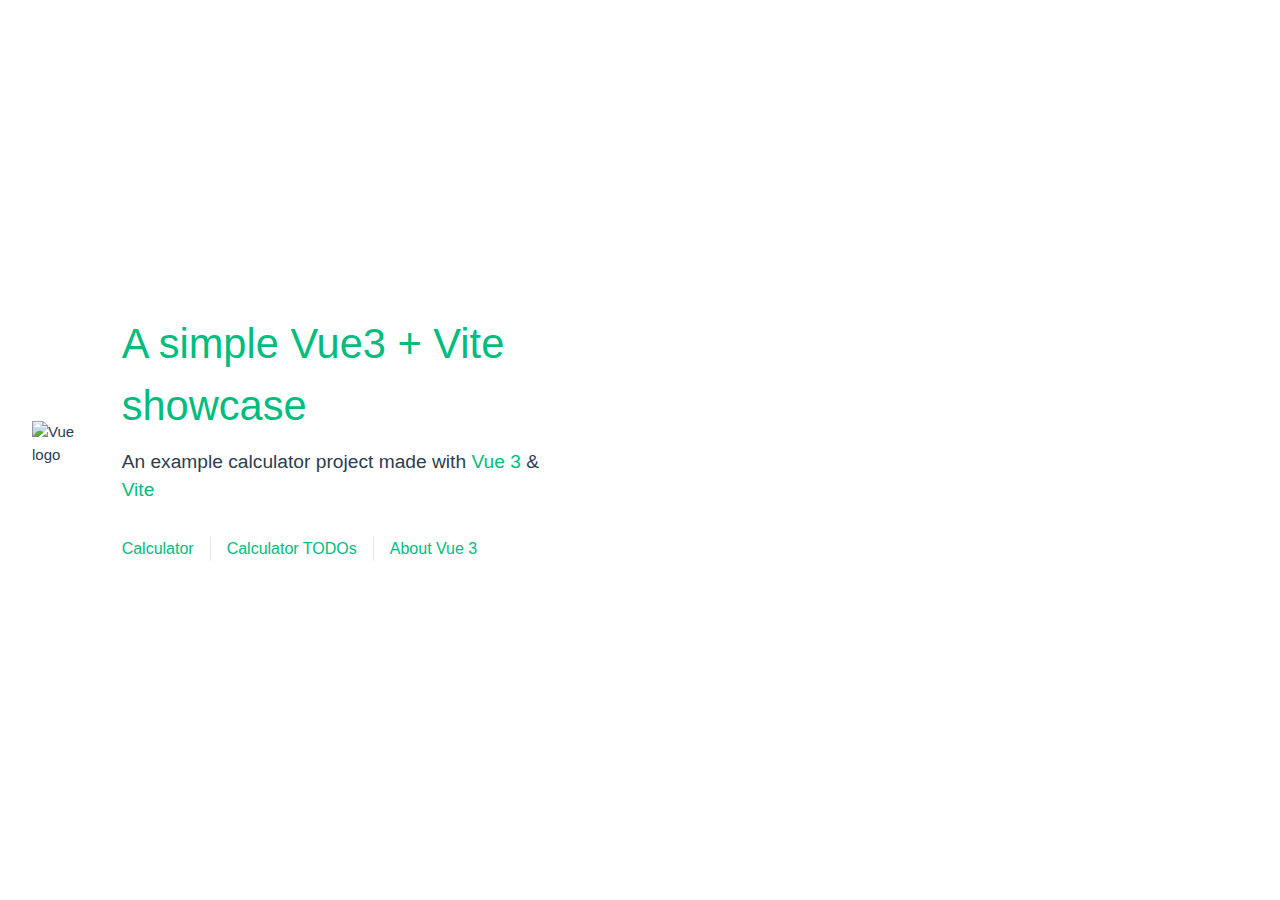
==== calc-vue3/index.html @ f267299a "calc-vue3 dist5" ====
<!DOCTYPE html>
<html lang="en">
  <head>
    <meta charset="UTF-8" />
    <link rel="icon" href="./favicon.ico" />
    <meta name="viewport" content="width=device-width, initial-scale=1.0" />
    <title>Vite App</title>
    <script type="module" crossorigin src="./assets/index.507d95f0.js"></script>
    <link rel="modulepreload" href="./assets/vendor.10a65337.js">
    <link rel="stylesheet" href="./assets/index.be9a1ff4.css">
  </head>
  <body>
    <div id="app"></div>
    
  </body>
</html>
---- calc-vue3/assets/index.be9a1ff4.css ----
h1[data-v-5fe1e9c2]{font-weight:500;font-size:2.6rem;top:-10px}h3[data-v-5fe1e9c2]{font-size:1.2rem}.greetings h1[data-v-5fe1e9c2],.greetings h3[data-v-5fe1e9c2]{text-align:center}@media (min-width: 1024px){.greetings h1[data-v-5fe1e9c2],.greetings h3[data-v-5fe1e9c2]{text-align:left}}/*! bulma.io v0.9.4 | MIT License | github.com/jgthms/bulma */.button,.input,.textarea,.select select,.file-cta,.file-name,.pagination-previous,.pagination-next,.pagination-link,.pagination-ellipsis{-moz-appearance:none;-webkit-appearance:none;align-items:center;border:1px solid transparent;border-radius:4px;box-shadow:none;display:inline-flex;font-size:1rem;height:2.5em;justify-content:flex-start;line-height:1.5;padding-bottom:calc(.5em - 1px);padding-left:calc(.75em - 1px);padding-right:calc(.75em - 1px);padding-top:calc(.5em - 1px);position:relative;vertical-align:top}.button:focus,.input:focus,.textarea:focus,.select select:focus,.file-cta:focus,.file-name:focus,.pagination-previous:focus,.pagination-next:focus,.pagination-link:focus,.pagination-ellipsis:focus,.is-focused.button,.is-focused.input,.is-focused.textarea,.select select.is-focused,.is-focused.file-cta,.is-focused.file-name,.is-focused.pagination-previous,.is-focused.pagination-next,.is-focused.pagination-link,.is-focused.pagination-ellipsis,.button:active,.input:active,.textarea:active,.select select:active,.file-cta:active,.file-name:active,.pagination-previous:active,.pagination-next:active,.pagination-link:active,.pagination-ellipsis:active,.is-active.button,.is-active.input,.is-active.textarea,.select select.is-active,.is-active.file-cta,.is-active.file-name,.is-active.pagination-previous,.is-active.pagination-next,.is-active.pagination-link,.is-active.pagination-ellipsis{outline:none}.button[disabled],.input[disabled],.textarea[disabled],.select select[disabled],.file-cta[disabled],.file-name[disabled],.pagination-previous[disabled],.pagination-next[disabled],.pagination-link[disabled],.pagination-ellipsis[disabled],fieldset[disabled] .button,fieldset[disabled] .input,fieldset[disabled] .textarea,fieldset[disabled] .select select,.select fieldset[disabled] select,fieldset[disabled] .file-cta,fieldset[disabled] .file-name,fieldset[disabled] .pagination-previous,fieldset[disabled] .pagination-next,fieldset[disabled] .pagination-link,fieldset[disabled] .pagination-ellipsis{cursor:not-allowed}.button,.file,.breadcrumb,.pagination-previous,.pagination-next,.pagination-link,.pagination-ellipsis,.tabs,.is-unselectable{-webkit-touch-callout:none;-webkit-user-select:none;-moz-user-select:none;-ms-user-select:none;user-select:none}.select:not(.is-multiple):not(.is-loading):after,.navbar-link:not(.is-arrowless):after{border:3px solid transparent;border-radius:2px;border-right:0;border-top:0;content:" ";display:block;height:.625em;margin-top:-.4375em;pointer-events:none;position:absolute;top:50%;transform:rotate(-45deg);transform-origin:center;width:.625em}.box:not(:last-child),.content:not(:last-child),.notification:not(:last-child),.progress:not(:last-child),.table:not(:last-child),.table-container:not(:last-child),.title:not(:last-child),.subtitle:not(:last-child),.block:not(:last-child),.breadcrumb:not(:last-child),.level:not(:last-child),.message:not(:last-child),.pagination:not(:last-child),.tabs:not(:last-child){margin-bottom:1.5rem}.delete,.modal-close{-webkit-touch-callout:none;-webkit-user-select:none;-moz-user-select:none;-ms-user-select:none;user-select:none;-moz-appearance:none;-webkit-appearance:none;background-color:#0a0a0a33;border:none;border-radius:9999px;cursor:pointer;pointer-events:auto;display:inline-block;flex-grow:0;flex-shrink:0;font-size:0;height:20px;max-height:20px;max-width:20px;min-height:20px;min-width:20px;outline:none;position:relative;vertical-align:top;width:20px}.delete:before,.modal-close:before,.delete:after,.modal-close:after{background-color:#fff;content:"";display:block;left:50%;position:absolute;top:50%;transform:translate(-50%) translateY(-50%) rotate(45deg);transform-origin:center center}.delete:before,.modal-close:before{height:2px;width:50%}.delete:after,.modal-close:after{height:50%;width:2px}.delete:hover,.modal-close:hover,.delete:focus,.modal-close:focus{background-color:#0a0a0a4d}.delete:active,.modal-close:active{background-color:#0a0a0a66}.is-small.delete,.is-small.modal-close{height:16px;max-height:16px;max-width:16px;min-height:16px;min-width:16px;width:16px}.is-medium.delete,.is-medium.modal-close{height:24px;max-height:24px;max-width:24px;min-height:24px;min-width:24px;width:24px}.is-large.delete,.is-large.modal-close{height:32px;max-height:32px;max-width:32px;min-height:32px;min-width:32px;width:32px}.button.is-loading:after,.loader,.select.is-loading:after,.control.is-loading:after{-webkit-animation:spinAround .5s infinite linear;animation:spinAround .5s infinite linear;border:2px solid #dbdbdb;border-radius:9999px;border-right-color:transparent;border-top-color:transparent;content:"";display:block;height:1em;position:relative;width:1em}.image.is-square img,.image.is-square .has-ratio,.image.is-1by1 img,.image.is-1by1 .has-ratio,.image.is-5by4 img,.image.is-5by4 .has-ratio,.image.is-4by3 img,.image.is-4by3 .has-ratio,.image.is-3by2 img,.image.is-3by2 .has-ratio,.image.is-5by3 img,.image.is-5by3 .has-ratio,.image.is-16by9 img,.image.is-16by9 .has-ratio,.image.is-2by1 img,.image.is-2by1 .has-ratio,.image.is-3by1 img,.image.is-3by1 .has-ratio,.image.is-4by5 img,.image.is-4by5 .has-ratio,.image.is-3by4 img,.image.is-3by4 .has-ratio,.image.is-2by3 img,.image.is-2by3 .has-ratio,.image.is-3by5 img,.image.is-3by5 .has-ratio,.image.is-9by16 img,.image.is-9by16 .has-ratio,.image.is-1by2 img,.image.is-1by2 .has-ratio,.image.is-1by3 img,.image.is-1by3 .has-ratio,.modal,.modal-background,.is-overlay,.hero-video{bottom:0;left:0;position:absolute;right:0;top:0}.navbar-burger{-moz-appearance:none;-webkit-appearance:none;appearance:none;background:none;border:none;color:currentColor;font-family:inherit;font-size:1em;margin:0;padding:0}/*! minireset.css v0.0.6 | MIT License | github.com/jgthms/minireset.css */html,body,p,ol,ul,li,dl,dt,dd,blockquote,figure,fieldset,legend,textarea,pre,iframe,hr,h1,h2,h3,h4,h5,h6{margin:0;padding:0}h1,h2,h3,h4,h5,h6{font-size:100%;font-weight:400}ul{list-style:none}button,input,select,textarea{margin:0}html{box-sizing:border-box}img,video{height:auto;max-width:100%}iframe{border:0}table{border-collapse:collapse;border-spacing:0}td,th{padding:0}td:not([align]),th:not([align]){text-align:inherit}html{background-color:#fff;font-size:16px;-moz-osx-font-smoothing:grayscale;-webkit-font-smoothing:antialiased;min-width:300px;overflow-x:hidden;overflow-y:scroll;text-rendering:optimizeLegibility;-webkit-text-size-adjust:100%;-moz-text-size-adjust:100%;text-size-adjust:100%}article,aside,figure,footer,header,hgroup,section{display:block}body,button,input,optgroup,select,textarea{font-family:BlinkMacSystemFont,-apple-system,Segoe UI,Roboto,Oxygen,Ubuntu,Cantarell,Fira Sans,Droid Sans,Helvetica Neue,Helvetica,Arial,sans-serif}code,pre{-moz-osx-font-smoothing:auto;-webkit-font-smoothing:auto;font-family:monospace}body{color:#4a4a4a;font-size:1em;font-weight:400;line-height:1.5}a{color:#485fc7;cursor:pointer;text-decoration:none}a strong{color:currentColor}a:hover{color:#363636}code{background-color:#f5f5f5;color:#da1039;font-size:.875em;font-weight:400;padding:.25em .5em}hr{background-color:#f5f5f5;border:none;display:block;height:2px;margin:1.5rem 0}img{height:auto;max-width:100%}input[type=checkbox],input[type=radio]{vertical-align:baseline}small{font-size:.875em}span{font-style:inherit;font-weight:inherit}strong{color:#363636;font-weight:700}fieldset{border:none}pre{-webkit-overflow-scrolling:touch;background-color:#f5f5f5;color:#4a4a4a;font-size:.875em;overflow-x:auto;padding:1.25rem 1.5rem;white-space:pre;word-wrap:normal}pre code{background-color:transparent;color:currentColor;font-size:1em;padding:0}table td,table th{vertical-align:top}table td:not([align]),table th:not([align]){text-align:inherit}table th{color:#363636}@-webkit-keyframes spinAround{0%{transform:rotate(0)}to{transform:rotate(359deg)}}@keyframes spinAround{0%{transform:rotate(0)}to{transform:rotate(359deg)}}.box{background-color:#fff;border-radius:6px;box-shadow:0 .5em 1em -.125em #0a0a0a1a,0 0 0 1px #0a0a0a05;color:#4a4a4a;display:block;padding:1.25rem}a.box:hover,a.box:focus{box-shadow:0 .5em 1em -.125em #0a0a0a1a,0 0 0 1px #485fc7}a.box:active{box-shadow:inset 0 1px 2px #0a0a0a33,0 0 0 1px #485fc7}.button{background-color:#fff;border-color:#dbdbdb;border-width:1px;color:#363636;cursor:pointer;justify-content:center;padding-bottom:calc(.5em - 1px);padding-left:1em;padding-right:1em;padding-top:calc(.5em - 1px);text-align:center;white-space:nowrap}.button strong{color:inherit}.button .icon,.button .icon.is-small,.button .icon.is-medium,.button .icon.is-large{height:1.5em;width:1.5em}.button .icon:first-child:not(:last-child){margin-left:calc(-.5em - 1px);margin-right:.25em}.button .icon:last-child:not(:first-child){margin-left:.25em;margin-right:calc(-.5em - 1px)}.button .icon:first-child:last-child{margin-left:calc(-.5em - 1px);margin-right:calc(-.5em - 1px)}.button:hover,.button.is-hovered{border-color:#b5b5b5;color:#363636}.button:focus,.button.is-focused{border-color:#485fc7;color:#363636}.button:focus:not(:active),.button.is-focused:not(:active){box-shadow:0 0 0 .125em #485fc740}.button:active,.button.is-active{border-color:#4a4a4a;color:#363636}.button.is-text{background-color:transparent;border-color:transparent;color:#4a4a4a;text-decoration:underline}.button.is-text:hover,.button.is-text.is-hovered,.button.is-text:focus,.button.is-text.is-focused{background-color:#f5f5f5;color:#363636}.button.is-text:active,.button.is-text.is-active{background-color:#e8e8e8;color:#363636}.button.is-text[disabled],fieldset[disabled] .button.is-text{background-color:transparent;border-color:transparent;box-shadow:none}.button.is-ghost{background:none;border-color:transparent;color:#485fc7;text-decoration:none}.button.is-ghost:hover,.button.is-ghost.is-hovered{color:#485fc7;text-decoration:underline}.button.is-white{background-color:#fff;border-color:transparent;color:#0a0a0a}.button.is-white:hover,.button.is-white.is-hovered{background-color:#f9f9f9;border-color:transparent;color:#0a0a0a}.button.is-white:focus,.button.is-white.is-focused{border-color:transparent;color:#0a0a0a}.button.is-white:focus:not(:active),.button.is-white.is-focused:not(:active){box-shadow:0 0 0 .125em #ffffff40}.button.is-white:active,.button.is-white.is-active{background-color:#f2f2f2;border-color:transparent;color:#0a0a0a}.button.is-white[disabled],fieldset[disabled] .button.is-white{background-color:#fff;border-color:#fff;box-shadow:none}.button.is-white.is-inverted{background-color:#0a0a0a;color:#fff}.button.is-white.is-inverted:hover,.button.is-white.is-inverted.is-hovered{background-color:#000}.button.is-white.is-inverted[disabled],fieldset[disabled] .button.is-white.is-inverted{background-color:#0a0a0a;border-color:transparent;box-shadow:none;color:#fff}.button.is-white.is-loading:after{border-color:transparent transparent #0a0a0a #0a0a0a!important}.button.is-white.is-outlined{background-color:transparent;border-color:#fff;color:#fff}.button.is-white.is-outlined:hover,.button.is-white.is-outlined.is-hovered,.button.is-white.is-outlined:focus,.button.is-white.is-outlined.is-focused{background-color:#fff;border-color:#fff;color:#0a0a0a}.button.is-white.is-outlined.is-loading:after{border-color:transparent transparent white white!important}.button.is-white.is-outlined.is-loading:hover:after,.button.is-white.is-outlined.is-loading.is-hovered:after,.button.is-white.is-outlined.is-loading:focus:after,.button.is-white.is-outlined.is-loading.is-focused:after{border-color:transparent transparent #0a0a0a #0a0a0a!important}.button.is-white.is-outlined[disabled],fieldset[disabled] .button.is-white.is-outlined{background-color:transparent;border-color:#fff;box-shadow:none;color:#fff}.button.is-white.is-inverted.is-outlined{background-color:transparent;border-color:#0a0a0a;color:#0a0a0a}.button.is-white.is-inverted.is-outlined:hover,.button.is-white.is-inverted.is-outlined.is-hovered,.button.is-white.is-inverted.is-outlined:focus,.button.is-white.is-inverted.is-outlined.is-focused{background-color:#0a0a0a;color:#fff}.button.is-white.is-inverted.is-outlined.is-loading:hover:after,.button.is-white.is-inverted.is-outlined.is-loading.is-hovered:after,.button.is-white.is-inverted.is-outlined.is-loading:focus:after,.button.is-white.is-inverted.is-outlined.is-loading.is-focused:after{border-color:transparent transparent white white!important}.button.is-white.is-inverted.is-outlined[disabled],fieldset[disabled] .button.is-white.is-inverted.is-outlined{background-color:transparent;border-color:#0a0a0a;box-shadow:none;color:#0a0a0a}.button.is-black{background-color:#0a0a0a;border-color:transparent;color:#fff}.button.is-black:hover,.button.is-black.is-hovered{background-color:#040404;border-color:transparent;color:#fff}.button.is-black:focus,.button.is-black.is-focused{border-color:transparent;color:#fff}.button.is-black:focus:not(:active),.button.is-black.is-focused:not(:active){box-shadow:0 0 0 .125em #0a0a0a40}.button.is-black:active,.button.is-black.is-active{background-color:#000;border-color:transparent;color:#fff}.button.is-black[disabled],fieldset[disabled] .button.is-black{background-color:#0a0a0a;border-color:#0a0a0a;box-shadow:none}.button.is-black.is-inverted{background-color:#fff;color:#0a0a0a}.button.is-black.is-inverted:hover,.button.is-black.is-inverted.is-hovered{background-color:#f2f2f2}.button.is-black.is-inverted[disabled],fieldset[disabled] .button.is-black.is-inverted{background-color:#fff;border-color:transparent;box-shadow:none;color:#0a0a0a}.button.is-black.is-loading:after{border-color:transparent transparent white white!important}.button.is-black.is-outlined{background-color:transparent;border-color:#0a0a0a;color:#0a0a0a}.button.is-black.is-outlined:hover,.button.is-black.is-outlined.is-hovered,.button.is-black.is-outlined:focus,.button.is-black.is-outlined.is-focused{background-color:#0a0a0a;border-color:#0a0a0a;color:#fff}.button.is-black.is-outlined.is-loading:after{border-color:transparent transparent #0a0a0a #0a0a0a!important}.button.is-black.is-outlined.is-loading:hover:after,.button.is-black.is-outlined.is-loading.is-hovered:after,.button.is-black.is-outlined.is-loading:focus:after,.button.is-black.is-outlined.is-loading.is-focused:after{border-color:transparent transparent white white!important}.button.is-black.is-outlined[disabled],fieldset[disabled] .button.is-black.is-outlined{background-color:transparent;border-color:#0a0a0a;box-shadow:none;color:#0a0a0a}.button.is-black.is-inverted.is-outlined{background-color:transparent;border-color:#fff;color:#fff}.button.is-black.is-inverted.is-outlined:hover,.button.is-black.is-inverted.is-outlined.is-hovered,.button.is-black.is-inverted.is-outlined:focus,.button.is-black.is-inverted.is-outlined.is-focused{background-color:#fff;color:#0a0a0a}.button.is-black.is-inverted.is-outlined.is-loading:hover:after,.button.is-black.is-inverted.is-outlined.is-loading.is-hovered:after,.button.is-black.is-inverted.is-outlined.is-loading:focus:after,.button.is-black.is-inverted.is-outlined.is-loading.is-focused:after{border-color:transparent transparent #0a0a0a #0a0a0a!important}.button.is-black.is-inverted.is-outlined[disabled],fieldset[disabled] .button.is-black.is-inverted.is-outlined{background-color:transparent;border-color:#fff;box-shadow:none;color:#fff}.button.is-light{background-color:#f5f5f5;border-color:transparent;color:#000000b3}.button.is-light:hover,.button.is-light.is-hovered{background-color:#eee;border-color:transparent;color:#000000b3}.button.is-light:focus,.button.is-light.is-focused{border-color:transparent;color:#000000b3}.button.is-light:focus:not(:active),.button.is-light.is-focused:not(:active){box-shadow:0 0 0 .125em #f5f5f540}.button.is-light:active,.button.is-light.is-active{background-color:#e8e8e8;border-color:transparent;color:#000000b3}.button.is-light[disabled],fieldset[disabled] .button.is-light{background-color:#f5f5f5;border-color:#f5f5f5;box-shadow:none}.button.is-light.is-inverted{background-color:#000000b3;color:#f5f5f5}.button.is-light.is-inverted:hover,.button.is-light.is-inverted.is-hovered{background-color:#000000b3}.button.is-light.is-inverted[disabled],fieldset[disabled] .button.is-light.is-inverted{background-color:#000000b3;border-color:transparent;box-shadow:none;color:#f5f5f5}.button.is-light.is-loading:after{border-color:transparent transparent rgba(0,0,0,.7) rgba(0,0,0,.7)!important}.button.is-light.is-outlined{background-color:transparent;border-color:#f5f5f5;color:#f5f5f5}.button.is-light.is-outlined:hover,.button.is-light.is-outlined.is-hovered,.button.is-light.is-outlined:focus,.button.is-light.is-outlined.is-focused{background-color:#f5f5f5;border-color:#f5f5f5;color:#000000b3}.button.is-light.is-outlined.is-loading:after{border-color:transparent transparent whitesmoke whitesmoke!important}.button.is-light.is-outlined.is-loading:hover:after,.button.is-light.is-outlined.is-loading.is-hovered:after,.button.is-light.is-outlined.is-loading:focus:after,.button.is-light.is-outlined.is-loading.is-focused:after{border-color:transparent transparent rgba(0,0,0,.7) rgba(0,0,0,.7)!important}.button.is-light.is-outlined[disabled],fieldset[disabled] .button.is-light.is-outlined{background-color:transparent;border-color:#f5f5f5;box-shadow:none;color:#f5f5f5}.button.is-light.is-inverted.is-outlined{background-color:transparent;border-color:#000000b3;color:#000000b3}.button.is-light.is-inverted.is-outlined:hover,.button.is-light.is-inverted.is-outlined.is-hovered,.button.is-light.is-inverted.is-outlined:focus,.button.is-light.is-inverted.is-outlined.is-focused{background-color:#000000b3;color:#f5f5f5}.button.is-light.is-inverted.is-outlined.is-loading:hover:after,.button.is-light.is-inverted.is-outlined.is-loading.is-hovered:after,.button.is-light.is-inverted.is-outlined.is-loading:focus:after,.button.is-light.is-inverted.is-outlined.is-loading.is-focused:after{border-color:transparent transparent whitesmoke whitesmoke!important}.button.is-light.is-inverted.is-outlined[disabled],fieldset[disabled] .button.is-light.is-inverted.is-outlined{background-color:transparent;border-color:#000000b3;box-shadow:none;color:#000000b3}.button.is-dark{background-color:#363636;border-color:transparent;color:#fff}.button.is-dark:hover,.button.is-dark.is-hovered{background-color:#2f2f2f;border-color:transparent;color:#fff}.button.is-dark:focus,.button.is-dark.is-focused{border-color:transparent;color:#fff}.button.is-dark:focus:not(:active),.button.is-dark.is-focused:not(:active){box-shadow:0 0 0 .125em #36363640}.button.is-dark:active,.button.is-dark.is-active{background-color:#292929;border-color:transparent;color:#fff}.button.is-dark[disabled],fieldset[disabled] .button.is-dark{background-color:#363636;border-color:#363636;box-shadow:none}.button.is-dark.is-inverted{background-color:#fff;color:#363636}.button.is-dark.is-inverted:hover,.button.is-dark.is-inverted.is-hovered{background-color:#f2f2f2}.button.is-dark.is-inverted[disabled],fieldset[disabled] .button.is-dark.is-inverted{background-color:#fff;border-color:transparent;box-shadow:none;color:#363636}.button.is-dark.is-loading:after{border-color:transparent transparent #fff #fff!important}.button.is-dark.is-outlined{background-color:transparent;border-color:#363636;color:#363636}.button.is-dark.is-outlined:hover,.button.is-dark.is-outlined.is-hovered,.button.is-dark.is-outlined:focus,.button.is-dark.is-outlined.is-focused{background-color:#363636;border-color:#363636;color:#fff}.button.is-dark.is-outlined.is-loading:after{border-color:transparent transparent #363636 #363636!important}.button.is-dark.is-outlined.is-loading:hover:after,.button.is-dark.is-outlined.is-loading.is-hovered:after,.button.is-dark.is-outlined.is-loading:focus:after,.button.is-dark.is-outlined.is-loading.is-focused:after{border-color:transparent transparent #fff #fff!important}.button.is-dark.is-outlined[disabled],fieldset[disabled] .button.is-dark.is-outlined{background-color:transparent;border-color:#363636;box-shadow:none;color:#363636}.button.is-dark.is-inverted.is-outlined{background-color:transparent;border-color:#fff;color:#fff}.button.is-dark.is-inverted.is-outlined:hover,.button.is-dark.is-inverted.is-outlined.is-hovered,.button.is-dark.is-inverted.is-outlined:focus,.button.is-dark.is-inverted.is-outlined.is-focused{background-color:#fff;color:#363636}.button.is-dark.is-inverted.is-outlined.is-loading:hover:after,.button.is-dark.is-inverted.is-outlined.is-loading.is-hovered:after,.button.is-dark.is-inverted.is-outlined.is-loading:focus:after,.button.is-dark.is-inverted.is-outlined.is-loading.is-focused:after{border-color:transparent transparent #363636 #363636!important}.button.is-dark.is-inverted.is-outlined[disabled],fieldset[disabled] .button.is-dark.is-inverted.is-outlined{background-color:transparent;border-color:#fff;box-shadow:none;color:#fff}.button.is-primary{background-color:#00d1b2;border-color:transparent;color:#fff}.button.is-primary:hover,.button.is-primary.is-hovered{background-color:#00c4a7;border-color:transparent;color:#fff}.button.is-primary:focus,.button.is-primary.is-focused{border-color:transparent;color:#fff}.button.is-primary:focus:not(:active),.button.is-primary.is-focused:not(:active){box-shadow:0 0 0 .125em #00d1b240}.button.is-primary:active,.button.is-primary.is-active{background-color:#00b89c;border-color:transparent;color:#fff}.button.is-primary[disabled],fieldset[disabled] .button.is-primary{background-color:#00d1b2;border-color:#00d1b2;box-shadow:none}.button.is-primary.is-inverted{background-color:#fff;color:#00d1b2}.button.is-primary.is-inverted:hover,.button.is-primary.is-inverted.is-hovered{background-color:#f2f2f2}.button.is-primary.is-inverted[disabled],fieldset[disabled] .button.is-primary.is-inverted{background-color:#fff;border-color:transparent;box-shadow:none;color:#00d1b2}.button.is-primary.is-loading:after{border-color:transparent transparent #fff #fff!important}.button.is-primary.is-outlined{background-color:transparent;border-color:#00d1b2;color:#00d1b2}.button.is-primary.is-outlined:hover,.button.is-primary.is-outlined.is-hovered,.button.is-primary.is-outlined:focus,.button.is-primary.is-outlined.is-focused{background-color:#00d1b2;border-color:#00d1b2;color:#fff}.button.is-primary.is-outlined.is-loading:after{border-color:transparent transparent #00d1b2 #00d1b2!important}.button.is-primary.is-outlined.is-loading:hover:after,.button.is-primary.is-outlined.is-loading.is-hovered:after,.button.is-primary.is-outlined.is-loading:focus:after,.button.is-primary.is-outlined.is-loading.is-focused:after{border-color:transparent transparent #fff #fff!important}.button.is-primary.is-outlined[disabled],fieldset[disabled] .button.is-primary.is-outlined{background-color:transparent;border-color:#00d1b2;box-shadow:none;color:#00d1b2}.button.is-primary.is-inverted.is-outlined{background-color:transparent;border-color:#fff;color:#fff}.button.is-primary.is-inverted.is-outlined:hover,.button.is-primary.is-inverted.is-outlined.is-hovered,.button.is-primary.is-inverted.is-outlined:focus,.button.is-primary.is-inverted.is-outlined.is-focused{background-color:#fff;color:#00d1b2}.button.is-primary.is-inverted.is-outlined.is-loading:hover:after,.button.is-primary.is-inverted.is-outlined.is-loading.is-hovered:after,.button.is-primary.is-inverted.is-outlined.is-loading:focus:after,.button.is-primary.is-inverted.is-outlined.is-loading.is-focused:after{border-color:transparent transparent #00d1b2 #00d1b2!important}.button.is-primary.is-inverted.is-outlined[disabled],fieldset[disabled] .button.is-primary.is-inverted.is-outlined{background-color:transparent;border-color:#fff;box-shadow:none;color:#fff}.button.is-primary.is-light{background-color:#ebfffc;color:#00947e}.button.is-primary.is-light:hover,.button.is-primary.is-light.is-hovered{background-color:#defffa;border-color:transparent;color:#00947e}.button.is-primary.is-light:active,.button.is-primary.is-light.is-active{background-color:#d1fff8;border-color:transparent;color:#00947e}.button.is-link{background-color:#485fc7;border-color:transparent;color:#fff}.button.is-link:hover,.button.is-link.is-hovered{background-color:#3e56c4;border-color:transparent;color:#fff}.button.is-link:focus,.button.is-link.is-focused{border-color:transparent;color:#fff}.button.is-link:focus:not(:active),.button.is-link.is-focused:not(:active){box-shadow:0 0 0 .125em #485fc740}.button.is-link:active,.button.is-link.is-active{background-color:#3a51bb;border-color:transparent;color:#fff}.button.is-link[disabled],fieldset[disabled] .button.is-link{background-color:#485fc7;border-color:#485fc7;box-shadow:none}.button.is-link.is-inverted{background-color:#fff;color:#485fc7}.button.is-link.is-inverted:hover,.button.is-link.is-inverted.is-hovered{background-color:#f2f2f2}.button.is-link.is-inverted[disabled],fieldset[disabled] .button.is-link.is-inverted{background-color:#fff;border-color:transparent;box-shadow:none;color:#485fc7}.button.is-link.is-loading:after{border-color:transparent transparent #fff #fff!important}.button.is-link.is-outlined{background-color:transparent;border-color:#485fc7;color:#485fc7}.button.is-link.is-outlined:hover,.button.is-link.is-outlined.is-hovered,.button.is-link.is-outlined:focus,.button.is-link.is-outlined.is-focused{background-color:#485fc7;border-color:#485fc7;color:#fff}.button.is-link.is-outlined.is-loading:after{border-color:transparent transparent #485fc7 #485fc7!important}.button.is-link.is-outlined.is-loading:hover:after,.button.is-link.is-outlined.is-loading.is-hovered:after,.button.is-link.is-outlined.is-loading:focus:after,.button.is-link.is-outlined.is-loading.is-focused:after{border-color:transparent transparent #fff #fff!important}.button.is-link.is-outlined[disabled],fieldset[disabled] .button.is-link.is-outlined{background-color:transparent;border-color:#485fc7;box-shadow:none;color:#485fc7}.button.is-link.is-inverted.is-outlined{background-color:transparent;border-color:#fff;color:#fff}.button.is-link.is-inverted.is-outlined:hover,.button.is-link.is-inverted.is-outlined.is-hovered,.button.is-link.is-inverted.is-outlined:focus,.button.is-link.is-inverted.is-outlined.is-focused{background-color:#fff;color:#485fc7}.button.is-link.is-inverted.is-outlined.is-loading:hover:after,.button.is-link.is-inverted.is-outlined.is-loading.is-hovered:after,.button.is-link.is-inverted.is-outlined.is-loading:focus:after,.button.is-link.is-inverted.is-outlined.is-loading.is-focused:after{border-color:transparent transparent #485fc7 #485fc7!important}.button.is-link.is-inverted.is-outlined[disabled],fieldset[disabled] .button.is-link.is-inverted.is-outlined{background-color:transparent;border-color:#fff;box-shadow:none;color:#fff}.button.is-link.is-light{background-color:#eff1fa;color:#3850b7}.button.is-link.is-light:hover,.button.is-link.is-light.is-hovered{background-color:#e6e9f7;border-color:transparent;color:#3850b7}.button.is-link.is-light:active,.button.is-link.is-light.is-active{background-color:#dce0f4;border-color:transparent;color:#3850b7}.button.is-info{background-color:#3e8ed0;border-color:transparent;color:#fff}.button.is-info:hover,.button.is-info.is-hovered{background-color:#3488ce;border-color:transparent;color:#fff}.button.is-info:focus,.button.is-info.is-focused{border-color:transparent;color:#fff}.button.is-info:focus:not(:active),.button.is-info.is-focused:not(:active){box-shadow:0 0 0 .125em #3e8ed040}.button.is-info:active,.button.is-info.is-active{background-color:#3082c5;border-color:transparent;color:#fff}.button.is-info[disabled],fieldset[disabled] .button.is-info{background-color:#3e8ed0;border-color:#3e8ed0;box-shadow:none}.button.is-info.is-inverted{background-color:#fff;color:#3e8ed0}.button.is-info.is-inverted:hover,.button.is-info.is-inverted.is-hovered{background-color:#f2f2f2}.button.is-info.is-inverted[disabled],fieldset[disabled] .button.is-info.is-inverted{background-color:#fff;border-color:transparent;box-shadow:none;color:#3e8ed0}.button.is-info.is-loading:after{border-color:transparent transparent #fff #fff!important}.button.is-info.is-outlined{background-color:transparent;border-color:#3e8ed0;color:#3e8ed0}.button.is-info.is-outlined:hover,.button.is-info.is-outlined.is-hovered,.button.is-info.is-outlined:focus,.button.is-info.is-outlined.is-focused{background-color:#3e8ed0;border-color:#3e8ed0;color:#fff}.button.is-info.is-outlined.is-loading:after{border-color:transparent transparent #3e8ed0 #3e8ed0!important}.button.is-info.is-outlined.is-loading:hover:after,.button.is-info.is-outlined.is-loading.is-hovered:after,.button.is-info.is-outlined.is-loading:focus:after,.button.is-info.is-outlined.is-loading.is-focused:after{border-color:transparent transparent #fff #fff!important}.button.is-info.is-outlined[disabled],fieldset[disabled] .button.is-info.is-outlined{background-color:transparent;border-color:#3e8ed0;box-shadow:none;color:#3e8ed0}.button.is-info.is-inverted.is-outlined{background-color:transparent;border-color:#fff;color:#fff}.button.is-info.is-inverted.is-outlined:hover,.button.is-info.is-inverted.is-outlined.is-hovered,.button.is-info.is-inverted.is-outlined:focus,.button.is-info.is-inverted.is-outlined.is-focused{background-color:#fff;color:#3e8ed0}.button.is-info.is-inverted.is-outlined.is-loading:hover:after,.button.is-info.is-inverted.is-outlined.is-loading.is-hovered:after,.button.is-info.is-inverted.is-outlined.is-loading:focus:after,.button.is-info.is-inverted.is-outlined.is-loading.is-focused:after{border-color:transparent transparent #3e8ed0 #3e8ed0!important}.button.is-info.is-inverted.is-outlined[disabled],fieldset[disabled] .button.is-info.is-inverted.is-outlined{background-color:transparent;border-color:#fff;box-shadow:none;color:#fff}.button.is-info.is-light{background-color:#eff5fb;color:#296fa8}.button.is-info.is-light:hover,.button.is-info.is-light.is-hovered{background-color:#e4eff9;border-color:transparent;color:#296fa8}.button.is-info.is-light:active,.button.is-info.is-light.is-active{background-color:#dae9f6;border-color:transparent;color:#296fa8}.button.is-success{background-color:#48c78e;border-color:transparent;color:#fff}.button.is-success:hover,.button.is-success.is-hovered{background-color:#3ec487;border-color:transparent;color:#fff}.button.is-success:focus,.button.is-success.is-focused{border-color:transparent;color:#fff}.button.is-success:focus:not(:active),.button.is-success.is-focused:not(:active){box-shadow:0 0 0 .125em #48c78e40}.button.is-success:active,.button.is-success.is-active{background-color:#3abb81;border-color:transparent;color:#fff}.button.is-success[disabled],fieldset[disabled] .button.is-success{background-color:#48c78e;border-color:#48c78e;box-shadow:none}.button.is-success.is-inverted{background-color:#fff;color:#48c78e}.button.is-success.is-inverted:hover,.button.is-success.is-inverted.is-hovered{background-color:#f2f2f2}.button.is-success.is-inverted[disabled],fieldset[disabled] .button.is-success.is-inverted{background-color:#fff;border-color:transparent;box-shadow:none;color:#48c78e}.button.is-success.is-loading:after{border-color:transparent transparent #fff #fff!important}.button.is-success.is-outlined{background-color:transparent;border-color:#48c78e;color:#48c78e}.button.is-success.is-outlined:hover,.button.is-success.is-outlined.is-hovered,.button.is-success.is-outlined:focus,.button.is-success.is-outlined.is-focused{background-color:#48c78e;border-color:#48c78e;color:#fff}.button.is-success.is-outlined.is-loading:after{border-color:transparent transparent #48c78e #48c78e!important}.button.is-success.is-outlined.is-loading:hover:after,.button.is-success.is-outlined.is-loading.is-hovered:after,.button.is-success.is-outlined.is-loading:focus:after,.button.is-success.is-outlined.is-loading.is-focused:after{border-color:transparent transparent #fff #fff!important}.button.is-success.is-outlined[disabled],fieldset[disabled] .button.is-success.is-outlined{background-color:transparent;border-color:#48c78e;box-shadow:none;color:#48c78e}.button.is-success.is-inverted.is-outlined{background-color:transparent;border-color:#fff;color:#fff}.button.is-success.is-inverted.is-outlined:hover,.button.is-success.is-inverted.is-outlined.is-hovered,.button.is-success.is-inverted.is-outlined:focus,.button.is-success.is-inverted.is-outlined.is-focused{background-color:#fff;color:#48c78e}.button.is-success.is-inverted.is-outlined.is-loading:hover:after,.button.is-success.is-inverted.is-outlined.is-loading.is-hovered:after,.button.is-success.is-inverted.is-outlined.is-loading:focus:after,.button.is-success.is-inverted.is-outlined.is-loading.is-focused:after{border-color:transparent transparent #48c78e #48c78e!important}.button.is-success.is-inverted.is-outlined[disabled],fieldset[disabled] .button.is-success.is-inverted.is-outlined{background-color:transparent;border-color:#fff;box-shadow:none;color:#fff}.button.is-success.is-light{background-color:#effaf5;color:#257953}.button.is-success.is-light:hover,.button.is-success.is-light.is-hovered{background-color:#e6f7ef;border-color:transparent;color:#257953}.button.is-success.is-light:active,.button.is-success.is-light.is-active{background-color:#dcf4e9;border-color:transparent;color:#257953}.button.is-warning{background-color:#ffe08a;border-color:transparent;color:#000000b3}.button.is-warning:hover,.button.is-warning.is-hovered{background-color:#ffdc7d;border-color:transparent;color:#000000b3}.button.is-warning:focus,.button.is-warning.is-focused{border-color:transparent;color:#000000b3}.button.is-warning:focus:not(:active),.button.is-warning.is-focused:not(:active){box-shadow:0 0 0 .125em #ffe08a40}.button.is-warning:active,.button.is-warning.is-active{background-color:#ffd970;border-color:transparent;color:#000000b3}.button.is-warning[disabled],fieldset[disabled] .button.is-warning{background-color:#ffe08a;border-color:#ffe08a;box-shadow:none}.button.is-warning.is-inverted{background-color:#000000b3;color:#ffe08a}.button.is-warning.is-inverted:hover,.button.is-warning.is-inverted.is-hovered{background-color:#000000b3}.button.is-warning.is-inverted[disabled],fieldset[disabled] .button.is-warning.is-inverted{background-color:#000000b3;border-color:transparent;box-shadow:none;color:#ffe08a}.button.is-warning.is-loading:after{border-color:transparent transparent rgba(0,0,0,.7) rgba(0,0,0,.7)!important}.button.is-warning.is-outlined{background-color:transparent;border-color:#ffe08a;color:#ffe08a}.button.is-warning.is-outlined:hover,.button.is-warning.is-outlined.is-hovered,.button.is-warning.is-outlined:focus,.button.is-warning.is-outlined.is-focused{background-color:#ffe08a;border-color:#ffe08a;color:#000000b3}.button.is-warning.is-outlined.is-loading:after{border-color:transparent transparent #ffe08a #ffe08a!important}.button.is-warning.is-outlined.is-loading:hover:after,.button.is-warning.is-outlined.is-loading.is-hovered:after,.button.is-warning.is-outlined.is-loading:focus:after,.button.is-warning.is-outlined.is-loading.is-focused:after{border-color:transparent transparent rgba(0,0,0,.7) rgba(0,0,0,.7)!important}.button.is-warning.is-outlined[disabled],fieldset[disabled] .button.is-warning.is-outlined{background-color:transparent;border-color:#ffe08a;box-shadow:none;color:#ffe08a}.button.is-warning.is-inverted.is-outlined{background-color:transparent;border-color:#000000b3;color:#000000b3}.button.is-warning.is-inverted.is-outlined:hover,.button.is-warning.is-inverted.is-outlined.is-hovered,.button.is-warning.is-inverted.is-outlined:focus,.button.is-warning.is-inverted.is-outlined.is-focused{background-color:#000000b3;color:#ffe08a}.button.is-warning.is-inverted.is-outlined.is-loading:hover:after,.button.is-warning.is-inverted.is-outlined.is-loading.is-hovered:after,.button.is-warning.is-inverted.is-outlined.is-loading:focus:after,.button.is-warning.is-inverted.is-outlined.is-loading.is-focused:after{border-color:transparent transparent #ffe08a #ffe08a!important}.button.is-warning.is-inverted.is-outlined[disabled],fieldset[disabled] .button.is-warning.is-inverted.is-outlined{background-color:transparent;border-color:#000000b3;box-shadow:none;color:#000000b3}.button.is-warning.is-light{background-color:#fffaeb;color:#946c00}.button.is-warning.is-light:hover,.button.is-warning.is-light.is-hovered{background-color:#fff6de;border-color:transparent;color:#946c00}.button.is-warning.is-light:active,.button.is-warning.is-light.is-active{background-color:#fff3d1;border-color:transparent;color:#946c00}.button.is-danger{background-color:#f14668;border-color:transparent;color:#fff}.button.is-danger:hover,.button.is-danger.is-hovered{background-color:#f03a5f;border-color:transparent;color:#fff}.button.is-danger:focus,.button.is-danger.is-focused{border-color:transparent;color:#fff}.button.is-danger:focus:not(:active),.button.is-danger.is-focused:not(:active){box-shadow:0 0 0 .125em #f1466840}.button.is-danger:active,.button.is-danger.is-active{background-color:#ef2e55;border-color:transparent;color:#fff}.button.is-danger[disabled],fieldset[disabled] .button.is-danger{background-color:#f14668;border-color:#f14668;box-shadow:none}.button.is-danger.is-inverted{background-color:#fff;color:#f14668}.button.is-danger.is-inverted:hover,.button.is-danger.is-inverted.is-hovered{background-color:#f2f2f2}.button.is-danger.is-inverted[disabled],fieldset[disabled] .button.is-danger.is-inverted{background-color:#fff;border-color:transparent;box-shadow:none;color:#f14668}.button.is-danger.is-loading:after{border-color:transparent transparent #fff #fff!important}.button.is-danger.is-outlined{background-color:transparent;border-color:#f14668;color:#f14668}.button.is-danger.is-outlined:hover,.button.is-danger.is-outlined.is-hovered,.button.is-danger.is-outlined:focus,.button.is-danger.is-outlined.is-focused{background-color:#f14668;border-color:#f14668;color:#fff}.button.is-danger.is-outlined.is-loading:after{border-color:transparent transparent #f14668 #f14668!important}.button.is-danger.is-outlined.is-loading:hover:after,.button.is-danger.is-outlined.is-loading.is-hovered:after,.button.is-danger.is-outlined.is-loading:focus:after,.button.is-danger.is-outlined.is-loading.is-focused:after{border-color:transparent transparent #fff #fff!important}.button.is-danger.is-outlined[disabled],fieldset[disabled] .button.is-danger.is-outlined{background-color:transparent;border-color:#f14668;box-shadow:none;color:#f14668}.button.is-danger.is-inverted.is-outlined{background-color:transparent;border-color:#fff;color:#fff}.button.is-danger.is-inverted.is-outlined:hover,.button.is-danger.is-inverted.is-outlined.is-hovered,.button.is-danger.is-inverted.is-outlined:focus,.button.is-danger.is-inverted.is-outlined.is-focused{background-color:#fff;color:#f14668}.button.is-danger.is-inverted.is-outlined.is-loading:hover:after,.button.is-danger.is-inverted.is-outlined.is-loading.is-hovered:after,.button.is-danger.is-inverted.is-outlined.is-loading:focus:after,.button.is-danger.is-inverted.is-outlined.is-loading.is-focused:after{border-color:transparent transparent #f14668 #f14668!important}.button.is-danger.is-inverted.is-outlined[disabled],fieldset[disabled] .button.is-danger.is-inverted.is-outlined{background-color:transparent;border-color:#fff;box-shadow:none;color:#fff}.button.is-danger.is-light{background-color:#feecf0;color:#cc0f35}.button.is-danger.is-light:hover,.button.is-danger.is-light.is-hovered{background-color:#fde0e6;border-color:transparent;color:#cc0f35}.button.is-danger.is-light:active,.button.is-danger.is-light.is-active{background-color:#fcd4dc;border-color:transparent;color:#cc0f35}.button.is-small{font-size:.75rem}.button.is-small:not(.is-rounded){border-radius:2px}.button.is-normal{font-size:1rem}.button.is-medium{font-size:1.25rem}.button.is-large{font-size:1.5rem}.button[disabled],fieldset[disabled] .button{background-color:#fff;border-color:#dbdbdb;box-shadow:none;opacity:.5}.button.is-fullwidth{display:flex;width:100%}.button.is-loading{color:transparent!important;pointer-events:none}.button.is-loading:after{position:absolute;left:calc(50% - .5em);top:calc(50% - .5em);position:absolute!important}.button.is-static{background-color:#f5f5f5;border-color:#dbdbdb;color:#7a7a7a;box-shadow:none;pointer-events:none}.button.is-rounded{border-radius:9999px;padding-left:1.25em;padding-right:1.25em}.buttons{align-items:center;display:flex;flex-wrap:wrap;justify-content:flex-start}.buttons .button{margin-bottom:.5rem}.buttons .button:not(:last-child):not(.is-fullwidth){margin-right:.5rem}.buttons:last-child{margin-bottom:-.5rem}.buttons:not(:last-child){margin-bottom:1rem}.buttons.are-small .button:not(.is-normal):not(.is-medium):not(.is-large){font-size:.75rem}.buttons.are-small .button:not(.is-normal):not(.is-medium):not(.is-large):not(.is-rounded){border-radius:2px}.buttons.are-medium .button:not(.is-small):not(.is-normal):not(.is-large){font-size:1.25rem}.buttons.are-large .button:not(.is-small):not(.is-normal):not(.is-medium){font-size:1.5rem}.buttons.has-addons .button:not(:first-child){border-bottom-left-radius:0;border-top-left-radius:0}.buttons.has-addons .button:not(:last-child){border-bottom-right-radius:0;border-top-right-radius:0;margin-right:-1px}.buttons.has-addons .button:last-child{margin-right:0}.buttons.has-addons .button:hover,.buttons.has-addons .button.is-hovered{z-index:2}.buttons.has-addons .button:focus,.buttons.has-addons .button.is-focused,.buttons.has-addons .button:active,.buttons.has-addons .button.is-active,.buttons.has-addons .button.is-selected{z-index:3}.buttons.has-addons .button:focus:hover,.buttons.has-addons .button.is-focused:hover,.buttons.has-addons .button:active:hover,.buttons.has-addons .button.is-active:hover,.buttons.has-addons .button.is-selected:hover{z-index:4}.buttons.has-addons .button.is-expanded{flex-grow:1;flex-shrink:1}.buttons.is-centered{justify-content:center}.buttons.is-centered:not(.has-addons) .button:not(.is-fullwidth){margin-left:.25rem;margin-right:.25rem}.buttons.is-right{justify-content:flex-end}.buttons.is-right:not(.has-addons) .button:not(.is-fullwidth){margin-left:.25rem;margin-right:.25rem}@media screen and (max-width: 768px){.button.is-responsive.is-small{font-size:.5625rem}.button.is-responsive,.button.is-responsive.is-normal{font-size:.65625rem}.button.is-responsive.is-medium{font-size:.75rem}.button.is-responsive.is-large{font-size:1rem}}@media screen and (min-width: 769px) and (max-width: 1023px){.button.is-responsive.is-small{font-size:.65625rem}.button.is-responsive,.button.is-responsive.is-normal{font-size:.75rem}.button.is-responsive.is-medium{font-size:1rem}.button.is-responsive.is-large{font-size:1.25rem}}.container{flex-grow:1;margin:0 auto;position:relative;width:auto}.container.is-fluid{max-width:none!important;padding-left:32px;padding-right:32px;width:100%}@media screen and (min-width: 1024px){.container{max-width:960px}}@media screen and (max-width: 1215px){.container.is-widescreen:not(.is-max-desktop){max-width:1152px}}@media screen and (max-width: 1407px){.container.is-fullhd:not(.is-max-desktop):not(.is-max-widescreen){max-width:1344px}}@media screen and (min-width: 1216px){.container:not(.is-max-desktop){max-width:1152px}}@media screen and (min-width: 1408px){.container:not(.is-max-desktop):not(.is-max-widescreen){max-width:1344px}}.content li+li{margin-top:.25em}.content p:not(:last-child),.content dl:not(:last-child),.content ol:not(:last-child),.content ul:not(:last-child),.content blockquote:not(:last-child),.content pre:not(:last-child),.content table:not(:last-child){margin-bottom:1em}.content h1,.content h2,.content h3,.content h4,.content h5,.content h6{color:#363636;font-weight:600;line-height:1.125}.content h1{font-size:2em;margin-bottom:.5em}.content h1:not(:first-child){margin-top:1em}.content h2{font-size:1.75em;margin-bottom:.5714em}.content h2:not(:first-child){margin-top:1.1428em}.content h3{font-size:1.5em;margin-bottom:.6666em}.content h3:not(:first-child){margin-top:1.3333em}.content h4{font-size:1.25em;margin-bottom:.8em}.content h5{font-size:1.125em;margin-bottom:.8888em}.content h6{font-size:1em;margin-bottom:1em}.content blockquote{background-color:#f5f5f5;border-left:5px solid #dbdbdb;padding:1.25em 1.5em}.content ol{list-style-position:outside;margin-left:2em;margin-top:1em}.content ol:not([type]){list-style-type:decimal}.content ol:not([type]).is-lower-alpha{list-style-type:lower-alpha}.content ol:not([type]).is-lower-roman{list-style-type:lower-roman}.content ol:not([type]).is-upper-alpha{list-style-type:upper-alpha}.content ol:not([type]).is-upper-roman{list-style-type:upper-roman}.content ul{list-style:disc outside;margin-left:2em;margin-top:1em}.content ul ul{list-style-type:circle;margin-top:.5em}.content ul ul ul{list-style-type:square}.content dd{margin-left:2em}.content figure{margin-left:2em;margin-right:2em;text-align:center}.content figure:not(:first-child){margin-top:2em}.content figure:not(:last-child){margin-bottom:2em}.content figure img{display:inline-block}.content figure figcaption{font-style:italic}.content pre{-webkit-overflow-scrolling:touch;overflow-x:auto;padding:1.25em 1.5em;white-space:pre;word-wrap:normal}.content sup,.content sub{font-size:75%}.content table{width:100%}.content table td,.content table th{border:1px solid #dbdbdb;border-width:0 0 1px;padding:.5em .75em;vertical-align:top}.content table th{color:#363636}.content table th:not([align]){text-align:inherit}.content table thead td,.content table thead th{border-width:0 0 2px;color:#363636}.content table tfoot td,.content table tfoot th{border-width:2px 0 0;color:#363636}.content table tbody tr:last-child td,.content table tbody tr:last-child th{border-bottom-width:0}.content .tabs li+li{margin-top:0}.content.is-small{font-size:.75rem}.content.is-normal{font-size:1rem}.content.is-medium{font-size:1.25rem}.content.is-large{font-size:1.5rem}.icon{align-items:center;display:inline-flex;justify-content:center;height:1.5rem;width:1.5rem}.icon.is-small{height:1rem;width:1rem}.icon.is-medium{height:2rem;width:2rem}.icon.is-large{height:3rem;width:3rem}.icon-text{align-items:flex-start;color:inherit;display:inline-flex;flex-wrap:wrap;line-height:1.5rem;vertical-align:top}.icon-text .icon{flex-grow:0;flex-shrink:0}.icon-text .icon:not(:last-child){margin-right:.25em}.icon-text .icon:not(:first-child){margin-left:.25em}div.icon-text{display:flex}.image{display:block;position:relative}.image img{display:block;height:auto;width:100%}.image img.is-rounded{border-radius:9999px}.image.is-fullwidth{width:100%}.image.is-square img,.image.is-square .has-ratio,.image.is-1by1 img,.image.is-1by1 .has-ratio,.image.is-5by4 img,.image.is-5by4 .has-ratio,.image.is-4by3 img,.image.is-4by3 .has-ratio,.image.is-3by2 img,.image.is-3by2 .has-ratio,.image.is-5by3 img,.image.is-5by3 .has-ratio,.image.is-16by9 img,.image.is-16by9 .has-ratio,.image.is-2by1 img,.image.is-2by1 .has-ratio,.image.is-3by1 img,.image.is-3by1 .has-ratio,.image.is-4by5 img,.image.is-4by5 .has-ratio,.image.is-3by4 img,.image.is-3by4 .has-ratio,.image.is-2by3 img,.image.is-2by3 .has-ratio,.image.is-3by5 img,.image.is-3by5 .has-ratio,.image.is-9by16 img,.image.is-9by16 .has-ratio,.image.is-1by2 img,.image.is-1by2 .has-ratio,.image.is-1by3 img,.image.is-1by3 .has-ratio{height:100%;width:100%}.image.is-square,.image.is-1by1{padding-top:100%}.image.is-5by4{padding-top:80%}.image.is-4by3{padding-top:75%}.image.is-3by2{padding-top:66.6666%}.image.is-5by3{padding-top:60%}.image.is-16by9{padding-top:56.25%}.image.is-2by1{padding-top:50%}.image.is-3by1{padding-top:33.3333%}.image.is-4by5{padding-top:125%}.image.is-3by4{padding-top:133.3333%}.image.is-2by3{padding-top:150%}.image.is-3by5{padding-top:166.6666%}.image.is-9by16{padding-top:177.7777%}.image.is-1by2{padding-top:200%}.image.is-1by3{padding-top:300%}.image.is-16x16{height:16px;width:16px}.image.is-24x24{height:24px;width:24px}.image.is-32x32{height:32px;width:32px}.image.is-48x48{height:48px;width:48px}.image.is-64x64{height:64px;width:64px}.image.is-96x96{height:96px;width:96px}.image.is-128x128{height:128px;width:128px}.notification{background-color:#f5f5f5;border-radius:4px;position:relative;padding:1.25rem 2.5rem 1.25rem 1.5rem}.notification a:not(.button):not(.dropdown-item){color:currentColor;text-decoration:underline}.notification strong{color:currentColor}.notification code,.notification pre{background:white}.notification pre code{background:transparent}.notification>.delete{right:.5rem;position:absolute;top:.5rem}.notification .title,.notification .subtitle,.notification .content{color:currentColor}.notification.is-white{background-color:#fff;color:#0a0a0a}.notification.is-black{background-color:#0a0a0a;color:#fff}.notification.is-light{background-color:#f5f5f5;color:#000000b3}.notification.is-dark{background-color:#363636;color:#fff}.notification.is-primary{background-color:#00d1b2;color:#fff}.notification.is-primary.is-light{background-color:#ebfffc;color:#00947e}.notification.is-link{background-color:#485fc7;color:#fff}.notification.is-link.is-light{background-color:#eff1fa;color:#3850b7}.notification.is-info{background-color:#3e8ed0;color:#fff}.notification.is-info.is-light{background-color:#eff5fb;color:#296fa8}.notification.is-success{background-color:#48c78e;color:#fff}.notification.is-success.is-light{background-color:#effaf5;color:#257953}.notification.is-warning{background-color:#ffe08a;color:#000000b3}.notification.is-warning.is-light{background-color:#fffaeb;color:#946c00}.notification.is-danger{background-color:#f14668;color:#fff}.notification.is-danger.is-light{background-color:#feecf0;color:#cc0f35}.progress{-moz-appearance:none;-webkit-appearance:none;border:none;border-radius:9999px;display:block;height:1rem;overflow:hidden;padding:0;width:100%}.progress::-webkit-progress-bar{background-color:#ededed}.progress::-webkit-progress-value{background-color:#4a4a4a}.progress::-moz-progress-bar{background-color:#4a4a4a}.progress::-ms-fill{background-color:#4a4a4a;border:none}.progress.is-white::-webkit-progress-value{background-color:#fff}.progress.is-white::-moz-progress-bar{background-color:#fff}.progress.is-white::-ms-fill{background-color:#fff}.progress.is-white:indeterminate{background-image:linear-gradient(to right,white 30%,#ededed 30%)}.progress.is-black::-webkit-progress-value{background-color:#0a0a0a}.progress.is-black::-moz-progress-bar{background-color:#0a0a0a}.progress.is-black::-ms-fill{background-color:#0a0a0a}.progress.is-black:indeterminate{background-image:linear-gradient(to right,#0a0a0a 30%,#ededed 30%)}.progress.is-light::-webkit-progress-value{background-color:#f5f5f5}.progress.is-light::-moz-progress-bar{background-color:#f5f5f5}.progress.is-light::-ms-fill{background-color:#f5f5f5}.progress.is-light:indeterminate{background-image:linear-gradient(to right,whitesmoke 30%,#ededed 30%)}.progress.is-dark::-webkit-progress-value{background-color:#363636}.progress.is-dark::-moz-progress-bar{background-color:#363636}.progress.is-dark::-ms-fill{background-color:#363636}.progress.is-dark:indeterminate{background-image:linear-gradient(to right,#363636 30%,#ededed 30%)}.progress.is-primary::-webkit-progress-value{background-color:#00d1b2}.progress.is-primary::-moz-progress-bar{background-color:#00d1b2}.progress.is-primary::-ms-fill{background-color:#00d1b2}.progress.is-primary:indeterminate{background-image:linear-gradient(to right,#00d1b2 30%,#ededed 30%)}.progress.is-link::-webkit-progress-value{background-color:#485fc7}.progress.is-link::-moz-progress-bar{background-color:#485fc7}.progress.is-link::-ms-fill{background-color:#485fc7}.progress.is-link:indeterminate{background-image:linear-gradient(to right,#485fc7 30%,#ededed 30%)}.progress.is-info::-webkit-progress-value{background-color:#3e8ed0}.progress.is-info::-moz-progress-bar{background-color:#3e8ed0}.progress.is-info::-ms-fill{background-color:#3e8ed0}.progress.is-info:indeterminate{background-image:linear-gradient(to right,#3e8ed0 30%,#ededed 30%)}.progress.is-success::-webkit-progress-value{background-color:#48c78e}.progress.is-success::-moz-progress-bar{background-color:#48c78e}.progress.is-success::-ms-fill{background-color:#48c78e}.progress.is-success:indeterminate{background-image:linear-gradient(to right,#48c78e 30%,#ededed 30%)}.progress.is-warning::-webkit-progress-value{background-color:#ffe08a}.progress.is-warning::-moz-progress-bar{background-color:#ffe08a}.progress.is-warning::-ms-fill{background-color:#ffe08a}.progress.is-warning:indeterminate{background-image:linear-gradient(to right,#ffe08a 30%,#ededed 30%)}.progress.is-danger::-webkit-progress-value{background-color:#f14668}.progress.is-danger::-moz-progress-bar{background-color:#f14668}.progress.is-danger::-ms-fill{background-color:#f14668}.progress.is-danger:indeterminate{background-image:linear-gradient(to right,#f14668 30%,#ededed 30%)}.progress:indeterminate{-webkit-animation-duration:1.5s;animation-duration:1.5s;-webkit-animation-iteration-count:infinite;animation-iteration-count:infinite;-webkit-animation-name:moveIndeterminate;animation-name:moveIndeterminate;-webkit-animation-timing-function:linear;animation-timing-function:linear;background-color:#ededed;background-image:linear-gradient(to right,#4a4a4a 30%,#ededed 30%);background-position:top left;background-repeat:no-repeat;background-size:150% 150%}.progress:indeterminate::-webkit-progress-bar{background-color:transparent}.progress:indeterminate::-moz-progress-bar{background-color:transparent}.progress:indeterminate::-ms-fill{animation-name:none}.progress.is-small{height:.75rem}.progress.is-medium{height:1.25rem}.progress.is-large{height:1.5rem}@-webkit-keyframes moveIndeterminate{0%{background-position:200% 0}to{background-position:-200% 0}}@keyframes moveIndeterminate{0%{background-position:200% 0}to{background-position:-200% 0}}.table{background-color:#fff;color:#363636}.table td,.table th{border:1px solid #dbdbdb;border-width:0 0 1px;padding:.5em .75em;vertical-align:top}.table td.is-white,.table th.is-white{background-color:#fff;border-color:#fff;color:#0a0a0a}.table td.is-black,.table th.is-black{background-color:#0a0a0a;border-color:#0a0a0a;color:#fff}.table td.is-light,.table th.is-light{background-color:#f5f5f5;border-color:#f5f5f5;color:#000000b3}.table td.is-dark,.table th.is-dark{background-color:#363636;border-color:#363636;color:#fff}.table td.is-primary,.table th.is-primary{background-color:#00d1b2;border-color:#00d1b2;color:#fff}.table td.is-link,.table th.is-link{background-color:#485fc7;border-color:#485fc7;color:#fff}.table td.is-info,.table th.is-info{background-color:#3e8ed0;border-color:#3e8ed0;color:#fff}.table td.is-success,.table th.is-success{background-color:#48c78e;border-color:#48c78e;color:#fff}.table td.is-warning,.table th.is-warning{background-color:#ffe08a;border-color:#ffe08a;color:#000000b3}.table td.is-danger,.table th.is-danger{background-color:#f14668;border-color:#f14668;color:#fff}.table td.is-narrow,.table th.is-narrow{white-space:nowrap;width:1%}.table td.is-selected,.table th.is-selected{background-color:#00d1b2;color:#fff}.table td.is-selected a,.table td.is-selected strong,.table th.is-selected a,.table th.is-selected strong{color:currentColor}.table td.is-vcentered,.table th.is-vcentered{vertical-align:middle}.table th{color:#363636}.table th:not([align]){text-align:left}.table tr.is-selected{background-color:#00d1b2;color:#fff}.table tr.is-selected a,.table tr.is-selected strong{color:currentColor}.table tr.is-selected td,.table tr.is-selected th{border-color:#fff;color:currentColor}.table thead{background-color:transparent}.table thead td,.table thead th{border-width:0 0 2px;color:#363636}.table tfoot{background-color:transparent}.table tfoot td,.table tfoot th{border-width:2px 0 0;color:#363636}.table tbody{background-color:transparent}.table tbody tr:last-child td,.table tbody tr:last-child th{border-bottom-width:0}.table.is-bordered td,.table.is-bordered th{border-width:1px}.table.is-bordered tr:last-child td,.table.is-bordered tr:last-child th{border-bottom-width:1px}.table.is-fullwidth{width:100%}.table.is-hoverable tbody tr:not(.is-selected):hover{background-color:#fafafa}.table.is-hoverable.is-striped tbody tr:not(.is-selected):hover{background-color:#fafafa}.table.is-hoverable.is-striped tbody tr:not(.is-selected):hover:nth-child(even){background-color:#f5f5f5}.table.is-narrow td,.table.is-narrow th{padding:.25em .5em}.table.is-striped tbody tr:not(.is-selected):nth-child(even){background-color:#fafafa}.table-container{-webkit-overflow-scrolling:touch;overflow:auto;overflow-y:hidden;max-width:100%}.tags{align-items:center;display:flex;flex-wrap:wrap;justify-content:flex-start}.tags .tag{margin-bottom:.5rem}.tags .tag:not(:last-child){margin-right:.5rem}.tags:last-child{margin-bottom:-.5rem}.tags:not(:last-child){margin-bottom:1rem}.tags.are-medium .tag:not(.is-normal):not(.is-large){font-size:1rem}.tags.are-large .tag:not(.is-normal):not(.is-medium){font-size:1.25rem}.tags.is-centered{justify-content:center}.tags.is-centered .tag{margin-right:.25rem;margin-left:.25rem}.tags.is-right{justify-content:flex-end}.tags.is-right .tag:not(:first-child){margin-left:.5rem}.tags.is-right .tag:not(:last-child){margin-right:0}.tags.has-addons .tag{margin-right:0}.tags.has-addons .tag:not(:first-child){margin-left:0;border-top-left-radius:0;border-bottom-left-radius:0}.tags.has-addons .tag:not(:last-child){border-top-right-radius:0;border-bottom-right-radius:0}.tag:not(body){align-items:center;background-color:#f5f5f5;border-radius:4px;color:#4a4a4a;display:inline-flex;font-size:.75rem;height:2em;justify-content:center;line-height:1.5;padding-left:.75em;padding-right:.75em;white-space:nowrap}.tag:not(body) .delete{margin-left:.25rem;margin-right:-.375rem}.tag:not(body).is-white{background-color:#fff;color:#0a0a0a}.tag:not(body).is-black{background-color:#0a0a0a;color:#fff}.tag:not(body).is-light{background-color:#f5f5f5;color:#000000b3}.tag:not(body).is-dark{background-color:#363636;color:#fff}.tag:not(body).is-primary{background-color:#00d1b2;color:#fff}.tag:not(body).is-primary.is-light{background-color:#ebfffc;color:#00947e}.tag:not(body).is-link{background-color:#485fc7;color:#fff}.tag:not(body).is-link.is-light{background-color:#eff1fa;color:#3850b7}.tag:not(body).is-info{background-color:#3e8ed0;color:#fff}.tag:not(body).is-info.is-light{background-color:#eff5fb;color:#296fa8}.tag:not(body).is-success{background-color:#48c78e;color:#fff}.tag:not(body).is-success.is-light{background-color:#effaf5;color:#257953}.tag:not(body).is-warning{background-color:#ffe08a;color:#000000b3}.tag:not(body).is-warning.is-light{background-color:#fffaeb;color:#946c00}.tag:not(body).is-danger{background-color:#f14668;color:#fff}.tag:not(body).is-danger.is-light{background-color:#feecf0;color:#cc0f35}.tag:not(body).is-normal{font-size:.75rem}.tag:not(body).is-medium{font-size:1rem}.tag:not(body).is-large{font-size:1.25rem}.tag:not(body) .icon:first-child:not(:last-child){margin-left:-.375em;margin-right:.1875em}.tag:not(body) .icon:last-child:not(:first-child){margin-left:.1875em;margin-right:-.375em}.tag:not(body) .icon:first-child:last-child{margin-left:-.375em;margin-right:-.375em}.tag:not(body).is-delete{margin-left:1px;padding:0;position:relative;width:2em}.tag:not(body).is-delete:before,.tag:not(body).is-delete:after{background-color:currentColor;content:"";display:block;left:50%;position:absolute;top:50%;transform:translate(-50%) translateY(-50%) rotate(45deg);transform-origin:center center}.tag:not(body).is-delete:before{height:1px;width:50%}.tag:not(body).is-delete:after{height:50%;width:1px}.tag:not(body).is-delete:hover,.tag:not(body).is-delete:focus{background-color:#e8e8e8}.tag:not(body).is-delete:active{background-color:#dbdbdb}.tag:not(body).is-rounded{border-radius:9999px}a.tag:hover{text-decoration:underline}.title,.subtitle{word-break:break-word}.title em,.title span,.subtitle em,.subtitle span{font-weight:inherit}.title sub,.subtitle sub,.title sup,.subtitle sup{font-size:.75em}.title .tag,.subtitle .tag{vertical-align:middle}.title{color:#363636;font-size:2rem;font-weight:600;line-height:1.125}.title strong{color:inherit;font-weight:inherit}.title:not(.is-spaced)+.subtitle{margin-top:-1.25rem}.title.is-1{font-size:3rem}.title.is-2{font-size:2.5rem}.title.is-3{font-size:2rem}.title.is-4{font-size:1.5rem}.title.is-5{font-size:1.25rem}.title.is-6{font-size:1rem}.title.is-7{font-size:.75rem}.subtitle{color:#4a4a4a;font-size:1.25rem;font-weight:400;line-height:1.25}.subtitle strong{color:#363636;font-weight:600}.subtitle:not(.is-spaced)+.title{margin-top:-1.25rem}.subtitle.is-1{font-size:3rem}.subtitle.is-2{font-size:2.5rem}.subtitle.is-3{font-size:2rem}.subtitle.is-4{font-size:1.5rem}.subtitle.is-5{font-size:1.25rem}.subtitle.is-6{font-size:1rem}.subtitle.is-7{font-size:.75rem}.heading{display:block;font-size:11px;letter-spacing:1px;margin-bottom:5px;text-transform:uppercase}.number{align-items:center;background-color:#f5f5f5;border-radius:9999px;display:inline-flex;font-size:1.25rem;height:2em;justify-content:center;margin-right:1.5rem;min-width:2.5em;padding:.25rem .5rem;text-align:center;vertical-align:top}.input,.textarea,.select select{background-color:#fff;border-color:#dbdbdb;border-radius:4px;color:#363636}.input::-moz-placeholder,.textarea::-moz-placeholder,.select select::-moz-placeholder{color:#3636364d}.input::-webkit-input-placeholder,.textarea::-webkit-input-placeholder,.select select::-webkit-input-placeholder{color:#3636364d}.input:-moz-placeholder,.textarea:-moz-placeholder,.select select:-moz-placeholder{color:#3636364d}.input:-ms-input-placeholder,.textarea:-ms-input-placeholder,.select select:-ms-input-placeholder{color:#3636364d}.input:hover,.textarea:hover,.select select:hover,.is-hovered.input,.is-hovered.textarea,.select select.is-hovered{border-color:#b5b5b5}.input:focus,.textarea:focus,.select select:focus,.is-focused.input,.is-focused.textarea,.select select.is-focused,.input:active,.textarea:active,.select select:active,.is-active.input,.is-active.textarea,.select select.is-active{border-color:#485fc7;box-shadow:0 0 0 .125em #485fc740}.input[disabled],.textarea[disabled],.select select[disabled],fieldset[disabled] .input,fieldset[disabled] .textarea,fieldset[disabled] .select select,.select fieldset[disabled] select{background-color:#f5f5f5;border-color:#f5f5f5;box-shadow:none;color:#7a7a7a}.input[disabled]::-moz-placeholder,.textarea[disabled]::-moz-placeholder,.select select[disabled]::-moz-placeholder,fieldset[disabled] .input::-moz-placeholder,fieldset[disabled] .textarea::-moz-placeholder,fieldset[disabled] .select select::-moz-placeholder,.select fieldset[disabled] select::-moz-placeholder{color:#7a7a7a4d}.input[disabled]::-webkit-input-placeholder,.textarea[disabled]::-webkit-input-placeholder,.select select[disabled]::-webkit-input-placeholder,fieldset[disabled] .input::-webkit-input-placeholder,fieldset[disabled] .textarea::-webkit-input-placeholder,fieldset[disabled] .select select::-webkit-input-placeholder,.select fieldset[disabled] select::-webkit-input-placeholder{color:#7a7a7a4d}.input[disabled]:-moz-placeholder,.textarea[disabled]:-moz-placeholder,.select select[disabled]:-moz-placeholder,fieldset[disabled] .input:-moz-placeholder,fieldset[disabled] .textarea:-moz-placeholder,fieldset[disabled] .select select:-moz-placeholder,.select fieldset[disabled] select:-moz-placeholder{color:#7a7a7a4d}.input[disabled]:-ms-input-placeholder,.textarea[disabled]:-ms-input-placeholder,.select select[disabled]:-ms-input-placeholder,fieldset[disabled] .input:-ms-input-placeholder,fieldset[disabled] .textarea:-ms-input-placeholder,fieldset[disabled] .select select:-ms-input-placeholder,.select fieldset[disabled] select:-ms-input-placeholder{color:#7a7a7a4d}.input,.textarea{box-shadow:inset 0 .0625em .125em #0a0a0a0d;max-width:100%;width:100%}.input[readonly],.textarea[readonly]{box-shadow:none}.is-white.input,.is-white.textarea{border-color:#fff}.is-white.input:focus,.is-white.textarea:focus,.is-white.is-focused.input,.is-white.is-focused.textarea,.is-white.input:active,.is-white.textarea:active,.is-white.is-active.input,.is-white.is-active.textarea{box-shadow:0 0 0 .125em #ffffff40}.is-black.input,.is-black.textarea{border-color:#0a0a0a}.is-black.input:focus,.is-black.textarea:focus,.is-black.is-focused.input,.is-black.is-focused.textarea,.is-black.input:active,.is-black.textarea:active,.is-black.is-active.input,.is-black.is-active.textarea{box-shadow:0 0 0 .125em #0a0a0a40}.is-light.input,.is-light.textarea{border-color:#f5f5f5}.is-light.input:focus,.is-light.textarea:focus,.is-light.is-focused.input,.is-light.is-focused.textarea,.is-light.input:active,.is-light.textarea:active,.is-light.is-active.input,.is-light.is-active.textarea{box-shadow:0 0 0 .125em #f5f5f540}.is-dark.input,.is-dark.textarea{border-color:#363636}.is-dark.input:focus,.is-dark.textarea:focus,.is-dark.is-focused.input,.is-dark.is-focused.textarea,.is-dark.input:active,.is-dark.textarea:active,.is-dark.is-active.input,.is-dark.is-active.textarea{box-shadow:0 0 0 .125em #36363640}.is-primary.input,.is-primary.textarea{border-color:#00d1b2}.is-primary.input:focus,.is-primary.textarea:focus,.is-primary.is-focused.input,.is-primary.is-focused.textarea,.is-primary.input:active,.is-primary.textarea:active,.is-primary.is-active.input,.is-primary.is-active.textarea{box-shadow:0 0 0 .125em #00d1b240}.is-link.input,.is-link.textarea{border-color:#485fc7}.is-link.input:focus,.is-link.textarea:focus,.is-link.is-focused.input,.is-link.is-focused.textarea,.is-link.input:active,.is-link.textarea:active,.is-link.is-active.input,.is-link.is-active.textarea{box-shadow:0 0 0 .125em #485fc740}.is-info.input,.is-info.textarea{border-color:#3e8ed0}.is-info.input:focus,.is-info.textarea:focus,.is-info.is-focused.input,.is-info.is-focused.textarea,.is-info.input:active,.is-info.textarea:active,.is-info.is-active.input,.is-info.is-active.textarea{box-shadow:0 0 0 .125em #3e8ed040}.is-success.input,.is-success.textarea{border-color:#48c78e}.is-success.input:focus,.is-success.textarea:focus,.is-success.is-focused.input,.is-success.is-focused.textarea,.is-success.input:active,.is-success.textarea:active,.is-success.is-active.input,.is-success.is-active.textarea{box-shadow:0 0 0 .125em #48c78e40}.is-warning.input,.is-warning.textarea{border-color:#ffe08a}.is-warning.input:focus,.is-warning.textarea:focus,.is-warning.is-focused.input,.is-warning.is-focused.textarea,.is-warning.input:active,.is-warning.textarea:active,.is-warning.is-active.input,.is-warning.is-active.textarea{box-shadow:0 0 0 .125em #ffe08a40}.is-danger.input,.is-danger.textarea{border-color:#f14668}.is-danger.input:focus,.is-danger.textarea:focus,.is-danger.is-focused.input,.is-danger.is-focused.textarea,.is-danger.input:active,.is-danger.textarea:active,.is-danger.is-active.input,.is-danger.is-active.textarea{box-shadow:0 0 0 .125em #f1466840}.is-small.input,.is-small.textarea{border-radius:2px;font-size:.75rem}.is-medium.input,.is-medium.textarea{font-size:1.25rem}.is-large.input,.is-large.textarea{font-size:1.5rem}.is-fullwidth.input,.is-fullwidth.textarea{display:block;width:100%}.is-inline.input,.is-inline.textarea{display:inline;width:auto}.input.is-rounded{border-radius:9999px;padding-left:calc(1.125em - 1px);padding-right:calc(1.125em - 1px)}.input.is-static{background-color:transparent;border-color:transparent;box-shadow:none;padding-left:0;padding-right:0}.textarea{display:block;max-width:100%;min-width:100%;padding:calc(.75em - 1px);resize:vertical}.textarea:not([rows]){max-height:40em;min-height:8em}.textarea[rows]{height:initial}.textarea.has-fixed-size{resize:none}.checkbox,.radio{cursor:pointer;display:inline-block;line-height:1.25;position:relative}.checkbox input,.radio input{cursor:pointer}.checkbox:hover,.radio:hover{color:#363636}.checkbox[disabled],.radio[disabled],fieldset[disabled] .checkbox,fieldset[disabled] .radio,.checkbox input[disabled],.radio input[disabled]{color:#7a7a7a;cursor:not-allowed}.radio+.radio{margin-left:.5em}.select{display:inline-block;max-width:100%;position:relative;vertical-align:top}.select:not(.is-multiple){height:2.5em}.select:not(.is-multiple):not(.is-loading):after{border-color:#485fc7;right:1.125em;z-index:4}.select.is-rounded select{border-radius:9999px;padding-left:1em}.select select{cursor:pointer;display:block;font-size:1em;max-width:100%;outline:none}.select select::-ms-expand{display:none}.select select[disabled]:hover,fieldset[disabled] .select select:hover{border-color:#f5f5f5}.select select:not([multiple]){padding-right:2.5em}.select select[multiple]{height:auto;padding:0}.select select[multiple] option{padding:.5em 1em}.select:not(.is-multiple):not(.is-loading):hover:after{border-color:#363636}.select.is-white:not(:hover):after{border-color:#fff}.select.is-white select{border-color:#fff}.select.is-white select:hover,.select.is-white select.is-hovered{border-color:#f2f2f2}.select.is-white select:focus,.select.is-white select.is-focused,.select.is-white select:active,.select.is-white select.is-active{box-shadow:0 0 0 .125em #ffffff40}.select.is-black:not(:hover):after{border-color:#0a0a0a}.select.is-black select{border-color:#0a0a0a}.select.is-black select:hover,.select.is-black select.is-hovered{border-color:#000}.select.is-black select:focus,.select.is-black select.is-focused,.select.is-black select:active,.select.is-black select.is-active{box-shadow:0 0 0 .125em #0a0a0a40}.select.is-light:not(:hover):after{border-color:#f5f5f5}.select.is-light select{border-color:#f5f5f5}.select.is-light select:hover,.select.is-light select.is-hovered{border-color:#e8e8e8}.select.is-light select:focus,.select.is-light select.is-focused,.select.is-light select:active,.select.is-light select.is-active{box-shadow:0 0 0 .125em #f5f5f540}.select.is-dark:not(:hover):after{border-color:#363636}.select.is-dark select{border-color:#363636}.select.is-dark select:hover,.select.is-dark select.is-hovered{border-color:#292929}.select.is-dark select:focus,.select.is-dark select.is-focused,.select.is-dark select:active,.select.is-dark select.is-active{box-shadow:0 0 0 .125em #36363640}.select.is-primary:not(:hover):after{border-color:#00d1b2}.select.is-primary select{border-color:#00d1b2}.select.is-primary select:hover,.select.is-primary select.is-hovered{border-color:#00b89c}.select.is-primary select:focus,.select.is-primary select.is-focused,.select.is-primary select:active,.select.is-primary select.is-active{box-shadow:0 0 0 .125em #00d1b240}.select.is-link:not(:hover):after{border-color:#485fc7}.select.is-link select{border-color:#485fc7}.select.is-link select:hover,.select.is-link select.is-hovered{border-color:#3a51bb}.select.is-link select:focus,.select.is-link select.is-focused,.select.is-link select:active,.select.is-link select.is-active{box-shadow:0 0 0 .125em #485fc740}.select.is-info:not(:hover):after{border-color:#3e8ed0}.select.is-info select{border-color:#3e8ed0}.select.is-info select:hover,.select.is-info select.is-hovered{border-color:#3082c5}.select.is-info select:focus,.select.is-info select.is-focused,.select.is-info select:active,.select.is-info select.is-active{box-shadow:0 0 0 .125em #3e8ed040}.select.is-success:not(:hover):after{border-color:#48c78e}.select.is-success select{border-color:#48c78e}.select.is-success select:hover,.select.is-success select.is-hovered{border-color:#3abb81}.select.is-success select:focus,.select.is-success select.is-focused,.select.is-success select:active,.select.is-success select.is-active{box-shadow:0 0 0 .125em #48c78e40}.select.is-warning:not(:hover):after{border-color:#ffe08a}.select.is-warning select{border-color:#ffe08a}.select.is-warning select:hover,.select.is-warning select.is-hovered{border-color:#ffd970}.select.is-warning select:focus,.select.is-warning select.is-focused,.select.is-warning select:active,.select.is-warning select.is-active{box-shadow:0 0 0 .125em #ffe08a40}.select.is-danger:not(:hover):after{border-color:#f14668}.select.is-danger select{border-color:#f14668}.select.is-danger select:hover,.select.is-danger select.is-hovered{border-color:#ef2e55}.select.is-danger select:focus,.select.is-danger select.is-focused,.select.is-danger select:active,.select.is-danger select.is-active{box-shadow:0 0 0 .125em #f1466840}.select.is-small{border-radius:2px;font-size:.75rem}.select.is-medium{font-size:1.25rem}.select.is-large{font-size:1.5rem}.select.is-disabled:after{border-color:#7a7a7a!important;opacity:.5}.select.is-fullwidth,.select.is-fullwidth select{width:100%}.select.is-loading:after{margin-top:0;position:absolute;right:.625em;top:.625em;transform:none}.select.is-loading.is-small:after{font-size:.75rem}.select.is-loading.is-medium:after{font-size:1.25rem}.select.is-loading.is-large:after{font-size:1.5rem}.file{align-items:stretch;display:flex;justify-content:flex-start;position:relative}.file.is-white .file-cta{background-color:#fff;border-color:transparent;color:#0a0a0a}.file.is-white:hover .file-cta,.file.is-white.is-hovered .file-cta{background-color:#f9f9f9;border-color:transparent;color:#0a0a0a}.file.is-white:focus .file-cta,.file.is-white.is-focused .file-cta{border-color:transparent;box-shadow:0 0 .5em #ffffff40;color:#0a0a0a}.file.is-white:active .file-cta,.file.is-white.is-active .file-cta{background-color:#f2f2f2;border-color:transparent;color:#0a0a0a}.file.is-black .file-cta{background-color:#0a0a0a;border-color:transparent;color:#fff}.file.is-black:hover .file-cta,.file.is-black.is-hovered .file-cta{background-color:#040404;border-color:transparent;color:#fff}.file.is-black:focus .file-cta,.file.is-black.is-focused .file-cta{border-color:transparent;box-shadow:0 0 .5em #0a0a0a40;color:#fff}.file.is-black:active .file-cta,.file.is-black.is-active .file-cta{background-color:#000;border-color:transparent;color:#fff}.file.is-light .file-cta{background-color:#f5f5f5;border-color:transparent;color:#000000b3}.file.is-light:hover .file-cta,.file.is-light.is-hovered .file-cta{background-color:#eee;border-color:transparent;color:#000000b3}.file.is-light:focus .file-cta,.file.is-light.is-focused .file-cta{border-color:transparent;box-shadow:0 0 .5em #f5f5f540;color:#000000b3}.file.is-light:active .file-cta,.file.is-light.is-active .file-cta{background-color:#e8e8e8;border-color:transparent;color:#000000b3}.file.is-dark .file-cta{background-color:#363636;border-color:transparent;color:#fff}.file.is-dark:hover .file-cta,.file.is-dark.is-hovered .file-cta{background-color:#2f2f2f;border-color:transparent;color:#fff}.file.is-dark:focus .file-cta,.file.is-dark.is-focused .file-cta{border-color:transparent;box-shadow:0 0 .5em #36363640;color:#fff}.file.is-dark:active .file-cta,.file.is-dark.is-active .file-cta{background-color:#292929;border-color:transparent;color:#fff}.file.is-primary .file-cta{background-color:#00d1b2;border-color:transparent;color:#fff}.file.is-primary:hover .file-cta,.file.is-primary.is-hovered .file-cta{background-color:#00c4a7;border-color:transparent;color:#fff}.file.is-primary:focus .file-cta,.file.is-primary.is-focused .file-cta{border-color:transparent;box-shadow:0 0 .5em #00d1b240;color:#fff}.file.is-primary:active .file-cta,.file.is-primary.is-active .file-cta{background-color:#00b89c;border-color:transparent;color:#fff}.file.is-link .file-cta{background-color:#485fc7;border-color:transparent;color:#fff}.file.is-link:hover .file-cta,.file.is-link.is-hovered .file-cta{background-color:#3e56c4;border-color:transparent;color:#fff}.file.is-link:focus .file-cta,.file.is-link.is-focused .file-cta{border-color:transparent;box-shadow:0 0 .5em #485fc740;color:#fff}.file.is-link:active .file-cta,.file.is-link.is-active .file-cta{background-color:#3a51bb;border-color:transparent;color:#fff}.file.is-info .file-cta{background-color:#3e8ed0;border-color:transparent;color:#fff}.file.is-info:hover .file-cta,.file.is-info.is-hovered .file-cta{background-color:#3488ce;border-color:transparent;color:#fff}.file.is-info:focus .file-cta,.file.is-info.is-focused .file-cta{border-color:transparent;box-shadow:0 0 .5em #3e8ed040;color:#fff}.file.is-info:active .file-cta,.file.is-info.is-active .file-cta{background-color:#3082c5;border-color:transparent;color:#fff}.file.is-success .file-cta{background-color:#48c78e;border-color:transparent;color:#fff}.file.is-success:hover .file-cta,.file.is-success.is-hovered .file-cta{background-color:#3ec487;border-color:transparent;color:#fff}.file.is-success:focus .file-cta,.file.is-success.is-focused .file-cta{border-color:transparent;box-shadow:0 0 .5em #48c78e40;color:#fff}.file.is-success:active .file-cta,.file.is-success.is-active .file-cta{background-color:#3abb81;border-color:transparent;color:#fff}.file.is-warning .file-cta{background-color:#ffe08a;border-color:transparent;color:#000000b3}.file.is-warning:hover .file-cta,.file.is-warning.is-hovered .file-cta{background-color:#ffdc7d;border-color:transparent;color:#000000b3}.file.is-warning:focus .file-cta,.file.is-warning.is-focused .file-cta{border-color:transparent;box-shadow:0 0 .5em #ffe08a40;color:#000000b3}.file.is-warning:active .file-cta,.file.is-warning.is-active .file-cta{background-color:#ffd970;border-color:transparent;color:#000000b3}.file.is-danger .file-cta{background-color:#f14668;border-color:transparent;color:#fff}.file.is-danger:hover .file-cta,.file.is-danger.is-hovered .file-cta{background-color:#f03a5f;border-color:transparent;color:#fff}.file.is-danger:focus .file-cta,.file.is-danger.is-focused .file-cta{border-color:transparent;box-shadow:0 0 .5em #f1466840;color:#fff}.file.is-danger:active .file-cta,.file.is-danger.is-active .file-cta{background-color:#ef2e55;border-color:transparent;color:#fff}.file.is-small{font-size:.75rem}.file.is-normal{font-size:1rem}.file.is-medium{font-size:1.25rem}.file.is-medium .file-icon .fa{font-size:21px}.file.is-large{font-size:1.5rem}.file.is-large .file-icon .fa{font-size:28px}.file.has-name .file-cta{border-bottom-right-radius:0;border-top-right-radius:0}.file.has-name .file-name{border-bottom-left-radius:0;border-top-left-radius:0}.file.has-name.is-empty .file-cta{border-radius:4px}.file.has-name.is-empty .file-name{display:none}.file.is-boxed .file-label{flex-direction:column}.file.is-boxed .file-cta{flex-direction:column;height:auto;padding:1em 3em}.file.is-boxed .file-name{border-width:0 1px 1px}.file.is-boxed .file-icon{height:1.5em;width:1.5em}.file.is-boxed .file-icon .fa{font-size:21px}.file.is-boxed.is-small .file-icon .fa{font-size:14px}.file.is-boxed.is-medium .file-icon .fa{font-size:28px}.file.is-boxed.is-large .file-icon .fa{font-size:35px}.file.is-boxed.has-name .file-cta{border-radius:4px 4px 0 0}.file.is-boxed.has-name .file-name{border-radius:0 0 4px 4px;border-width:0 1px 1px}.file.is-centered{justify-content:center}.file.is-fullwidth .file-label{width:100%}.file.is-fullwidth .file-name{flex-grow:1;max-width:none}.file.is-right{justify-content:flex-end}.file.is-right .file-cta{border-radius:0 4px 4px 0}.file.is-right .file-name{border-radius:4px 0 0 4px;border-width:1px 0 1px 1px;order:-1}.file-label{align-items:stretch;display:flex;cursor:pointer;justify-content:flex-start;overflow:hidden;position:relative}.file-label:hover .file-cta{background-color:#eee;color:#363636}.file-label:hover .file-name{border-color:#d5d5d5}.file-label:active .file-cta{background-color:#e8e8e8;color:#363636}.file-label:active .file-name{border-color:#cfcfcf}.file-input{height:100%;left:0;opacity:0;outline:none;position:absolute;top:0;width:100%}.file-cta,.file-name{border-color:#dbdbdb;border-radius:4px;font-size:1em;padding-left:1em;padding-right:1em;white-space:nowrap}.file-cta{background-color:#f5f5f5;color:#4a4a4a}.file-name{border-color:#dbdbdb;border-style:solid;border-width:1px 1px 1px 0;display:block;max-width:16em;overflow:hidden;text-align:inherit;text-overflow:ellipsis}.file-icon{align-items:center;display:flex;height:1em;justify-content:center;margin-right:.5em;width:1em}.file-icon .fa{font-size:14px}.label{color:#363636;display:block;font-size:1rem;font-weight:700}.label:not(:last-child){margin-bottom:.5em}.label.is-small{font-size:.75rem}.label.is-medium{font-size:1.25rem}.label.is-large{font-size:1.5rem}.help{display:block;font-size:.75rem;margin-top:.25rem}.help.is-white{color:#fff}.help.is-black{color:#0a0a0a}.help.is-light{color:#f5f5f5}.help.is-dark{color:#363636}.help.is-primary{color:#00d1b2}.help.is-link{color:#485fc7}.help.is-info{color:#3e8ed0}.help.is-success{color:#48c78e}.help.is-warning{color:#ffe08a}.help.is-danger{color:#f14668}.field:not(:last-child){margin-bottom:.75rem}.field.has-addons{display:flex;justify-content:flex-start}.field.has-addons .control:not(:last-child){margin-right:-1px}.field.has-addons .control:not(:first-child):not(:last-child) .button,.field.has-addons .control:not(:first-child):not(:last-child) .input,.field.has-addons .control:not(:first-child):not(:last-child) .select select{border-radius:0}.field.has-addons .control:first-child:not(:only-child) .button,.field.has-addons .control:first-child:not(:only-child) .input,.field.has-addons .control:first-child:not(:only-child) .select select{border-bottom-right-radius:0;border-top-right-radius:0}.field.has-addons .control:last-child:not(:only-child) .button,.field.has-addons .control:last-child:not(:only-child) .input,.field.has-addons .control:last-child:not(:only-child) .select select{border-bottom-left-radius:0;border-top-left-radius:0}.field.has-addons .control .button:not([disabled]):hover,.field.has-addons .control .button:not([disabled]).is-hovered,.field.has-addons .control .input:not([disabled]):hover,.field.has-addons .control .input:not([disabled]).is-hovered,.field.has-addons .control .select select:not([disabled]):hover,.field.has-addons .control .select select:not([disabled]).is-hovered{z-index:2}.field.has-addons .control .button:not([disabled]):focus,.field.has-addons .control .button:not([disabled]).is-focused,.field.has-addons .control .button:not([disabled]):active,.field.has-addons .control .button:not([disabled]).is-active,.field.has-addons .control .input:not([disabled]):focus,.field.has-addons .control .input:not([disabled]).is-focused,.field.has-addons .control .input:not([disabled]):active,.field.has-addons .control .input:not([disabled]).is-active,.field.has-addons .control .select select:not([disabled]):focus,.field.has-addons .control .select select:not([disabled]).is-focused,.field.has-addons .control .select select:not([disabled]):active,.field.has-addons .control .select select:not([disabled]).is-active{z-index:3}.field.has-addons .control .button:not([disabled]):focus:hover,.field.has-addons .control .button:not([disabled]).is-focused:hover,.field.has-addons .control .button:not([disabled]):active:hover,.field.has-addons .control .button:not([disabled]).is-active:hover,.field.has-addons .control .input:not([disabled]):focus:hover,.field.has-addons .control .input:not([disabled]).is-focused:hover,.field.has-addons .control .input:not([disabled]):active:hover,.field.has-addons .control .input:not([disabled]).is-active:hover,.field.has-addons .control .select select:not([disabled]):focus:hover,.field.has-addons .control .select select:not([disabled]).is-focused:hover,.field.has-addons .control .select select:not([disabled]):active:hover,.field.has-addons .control .select select:not([disabled]).is-active:hover{z-index:4}.field.has-addons .control.is-expanded{flex-grow:1;flex-shrink:1}.field.has-addons.has-addons-centered{justify-content:center}.field.has-addons.has-addons-right{justify-content:flex-end}.field.has-addons.has-addons-fullwidth .control{flex-grow:1;flex-shrink:0}.field.is-grouped{display:flex;justify-content:flex-start}.field.is-grouped>.control{flex-shrink:0}.field.is-grouped>.control:not(:last-child){margin-bottom:0;margin-right:.75rem}.field.is-grouped>.control.is-expanded{flex-grow:1;flex-shrink:1}.field.is-grouped.is-grouped-centered{justify-content:center}.field.is-grouped.is-grouped-right{justify-content:flex-end}.field.is-grouped.is-grouped-multiline{flex-wrap:wrap}.field.is-grouped.is-grouped-multiline>.control:last-child,.field.is-grouped.is-grouped-multiline>.control:not(:last-child){margin-bottom:.75rem}.field.is-grouped.is-grouped-multiline:last-child{margin-bottom:-.75rem}.field.is-grouped.is-grouped-multiline:not(:last-child){margin-bottom:0}@media screen and (min-width: 769px),print{.field.is-horizontal{display:flex}}.field-label .label{font-size:inherit}@media screen and (max-width: 768px){.field-label{margin-bottom:.5rem}}@media screen and (min-width: 769px),print{.field-label{flex-basis:0;flex-grow:1;flex-shrink:0;margin-right:1.5rem;text-align:right}.field-label.is-small{font-size:.75rem;padding-top:.375em}.field-label.is-normal{padding-top:.375em}.field-label.is-medium{font-size:1.25rem;padding-top:.375em}.field-label.is-large{font-size:1.5rem;padding-top:.375em}}.field-body .field .field{margin-bottom:0}@media screen and (min-width: 769px),print{.field-body{display:flex;flex-basis:0;flex-grow:5;flex-shrink:1}.field-body .field{margin-bottom:0}.field-body>.field{flex-shrink:1}.field-body>.field:not(.is-narrow){flex-grow:1}.field-body>.field:not(:last-child){margin-right:.75rem}}.control{box-sizing:border-box;clear:both;font-size:1rem;position:relative;text-align:inherit}.control.has-icons-left .input:focus~.icon,.control.has-icons-left .select:focus~.icon,.control.has-icons-right .input:focus~.icon,.control.has-icons-right .select:focus~.icon{color:#4a4a4a}.control.has-icons-left .input.is-small~.icon,.control.has-icons-left .select.is-small~.icon,.control.has-icons-right .input.is-small~.icon,.control.has-icons-right .select.is-small~.icon{font-size:.75rem}.control.has-icons-left .input.is-medium~.icon,.control.has-icons-left .select.is-medium~.icon,.control.has-icons-right .input.is-medium~.icon,.control.has-icons-right .select.is-medium~.icon{font-size:1.25rem}.control.has-icons-left .input.is-large~.icon,.control.has-icons-left .select.is-large~.icon,.control.has-icons-right .input.is-large~.icon,.control.has-icons-right .select.is-large~.icon{font-size:1.5rem}.control.has-icons-left .icon,.control.has-icons-right .icon{color:#dbdbdb;height:2.5em;pointer-events:none;position:absolute;top:0;width:2.5em;z-index:4}.control.has-icons-left .input,.control.has-icons-left .select select{padding-left:2.5em}.control.has-icons-left .icon.is-left{left:0}.control.has-icons-right .input,.control.has-icons-right .select select{padding-right:2.5em}.control.has-icons-right .icon.is-right{right:0}.control.is-loading:after{position:absolute!important;right:.625em;top:.625em;z-index:4}.control.is-loading.is-small:after{font-size:.75rem}.control.is-loading.is-medium:after{font-size:1.25rem}.control.is-loading.is-large:after{font-size:1.5rem}.breadcrumb{font-size:1rem;white-space:nowrap}.breadcrumb a{align-items:center;color:#485fc7;display:flex;justify-content:center;padding:0 .75em}.breadcrumb a:hover{color:#363636}.breadcrumb li{align-items:center;display:flex}.breadcrumb li:first-child a{padding-left:0}.breadcrumb li.is-active a{color:#363636;cursor:default;pointer-events:none}.breadcrumb li+li:before{color:#b5b5b5;content:"/"}.breadcrumb ul,.breadcrumb ol{align-items:flex-start;display:flex;flex-wrap:wrap;justify-content:flex-start}.breadcrumb .icon:first-child{margin-right:.5em}.breadcrumb .icon:last-child{margin-left:.5em}.breadcrumb.is-centered ol,.breadcrumb.is-centered ul{justify-content:center}.breadcrumb.is-right ol,.breadcrumb.is-right ul{justify-content:flex-end}.breadcrumb.is-small{font-size:.75rem}.breadcrumb.is-medium{font-size:1.25rem}.breadcrumb.is-large{font-size:1.5rem}.breadcrumb.has-arrow-separator li+li:before{content:"\2192"}.breadcrumb.has-bullet-separator li+li:before{content:"\2022"}.breadcrumb.has-dot-separator li+li:before{content:"\b7"}.breadcrumb.has-succeeds-separator li+li:before{content:"\227b"}.card{background-color:#fff;border-radius:.25rem;box-shadow:0 .5em 1em -.125em #0a0a0a1a,0 0 0 1px #0a0a0a05;color:#4a4a4a;max-width:100%;position:relative}.card-header:first-child,.card-content:first-child,.card-footer:first-child{border-top-left-radius:.25rem;border-top-right-radius:.25rem}.card-header:last-child,.card-content:last-child,.card-footer:last-child{border-bottom-left-radius:.25rem;border-bottom-right-radius:.25rem}.card-header{background-color:transparent;align-items:stretch;box-shadow:0 .125em .25em #0a0a0a1a;display:flex}.card-header-title{align-items:center;color:#363636;display:flex;flex-grow:1;font-weight:700;padding:.75rem 1rem}.card-header-title.is-centered{justify-content:center}.card-header-icon{-moz-appearance:none;-webkit-appearance:none;appearance:none;background:none;border:none;color:currentColor;font-family:inherit;font-size:1em;margin:0;padding:0;align-items:center;cursor:pointer;display:flex;justify-content:center;padding:.75rem 1rem}.card-image{display:block;position:relative}.card-image:first-child img{border-top-left-radius:.25rem;border-top-right-radius:.25rem}.card-image:last-child img{border-bottom-left-radius:.25rem;border-bottom-right-radius:.25rem}.card-content{background-color:transparent;padding:1.5rem}.card-footer{background-color:transparent;border-top:1px solid #ededed;align-items:stretch;display:flex}.card-footer-item{align-items:center;display:flex;flex-basis:0;flex-grow:1;flex-shrink:0;justify-content:center;padding:.75rem}.card-footer-item:not(:last-child){border-right:1px solid #ededed}.card .media:not(:last-child){margin-bottom:1.5rem}.dropdown{display:inline-flex;position:relative;vertical-align:top}.dropdown.is-active .dropdown-menu,.dropdown.is-hoverable:hover .dropdown-menu{display:block}.dropdown.is-right .dropdown-menu{left:auto;right:0}.dropdown.is-up .dropdown-menu{bottom:100%;padding-bottom:4px;padding-top:initial;top:auto}.dropdown-menu{display:none;left:0;min-width:12rem;padding-top:4px;position:absolute;top:100%;z-index:20}.dropdown-content{background-color:#fff;border-radius:4px;box-shadow:0 .5em 1em -.125em #0a0a0a1a,0 0 0 1px #0a0a0a05;padding-bottom:.5rem;padding-top:.5rem}.dropdown-item{color:#4a4a4a;display:block;font-size:.875rem;line-height:1.5;padding:.375rem 1rem;position:relative}a.dropdown-item,button.dropdown-item{padding-right:3rem;text-align:inherit;white-space:nowrap;width:100%}a.dropdown-item:hover,button.dropdown-item:hover{background-color:#f5f5f5;color:#0a0a0a}a.dropdown-item.is-active,button.dropdown-item.is-active{background-color:#485fc7;color:#fff}.dropdown-divider{background-color:#ededed;border:none;display:block;height:1px;margin:.5rem 0}.level{align-items:center;justify-content:space-between}.level code{border-radius:4px}.level img{display:inline-block;vertical-align:top}.level.is-mobile,.level.is-mobile .level-left,.level.is-mobile .level-right{display:flex}.level.is-mobile .level-left+.level-right{margin-top:0}.level.is-mobile .level-item:not(:last-child){margin-bottom:0;margin-right:.75rem}.level.is-mobile .level-item:not(.is-narrow){flex-grow:1}@media screen and (min-width: 769px),print{.level{display:flex}.level>.level-item:not(.is-narrow){flex-grow:1}}.level-item{align-items:center;display:flex;flex-basis:auto;flex-grow:0;flex-shrink:0;justify-content:center}.level-item .title,.level-item .subtitle{margin-bottom:0}@media screen and (max-width: 768px){.level-item:not(:last-child){margin-bottom:.75rem}}.level-left,.level-right{flex-basis:auto;flex-grow:0;flex-shrink:0}.level-left .level-item.is-flexible,.level-right .level-item.is-flexible{flex-grow:1}@media screen and (min-width: 769px),print{.level-left .level-item:not(:last-child),.level-right .level-item:not(:last-child){margin-right:.75rem}}.level-left{align-items:center;justify-content:flex-start}@media screen and (max-width: 768px){.level-left+.level-right{margin-top:1.5rem}}@media screen and (min-width: 769px),print{.level-left{display:flex}}.level-right{align-items:center;justify-content:flex-end}@media screen and (min-width: 769px),print{.level-right{display:flex}}.media{align-items:flex-start;display:flex;text-align:inherit}.media .content:not(:last-child){margin-bottom:.75rem}.media .media{border-top:1px solid rgba(219,219,219,.5);display:flex;padding-top:.75rem}.media .media .content:not(:last-child),.media .media .control:not(:last-child){margin-bottom:.5rem}.media .media .media{padding-top:.5rem}.media .media .media+.media{margin-top:.5rem}.media+.media{border-top:1px solid rgba(219,219,219,.5);margin-top:1rem;padding-top:1rem}.media.is-large+.media{margin-top:1.5rem;padding-top:1.5rem}.media-left,.media-right{flex-basis:auto;flex-grow:0;flex-shrink:0}.media-left{margin-right:1rem}.media-right{margin-left:1rem}.media-content{flex-basis:auto;flex-grow:1;flex-shrink:1;text-align:inherit}@media screen and (max-width: 768px){.media-content{overflow-x:auto}}.menu{font-size:1rem}.menu.is-small{font-size:.75rem}.menu.is-medium{font-size:1.25rem}.menu.is-large{font-size:1.5rem}.menu-list{line-height:1.25}.menu-list a{border-radius:2px;color:#4a4a4a;display:block;padding:.5em .75em}.menu-list a:hover{background-color:#f5f5f5;color:#363636}.menu-list a.is-active{background-color:#485fc7;color:#fff}.menu-list li ul{border-left:1px solid #dbdbdb;margin:.75em;padding-left:.75em}.menu-label{color:#7a7a7a;font-size:.75em;letter-spacing:.1em;text-transform:uppercase}.menu-label:not(:first-child){margin-top:1em}.menu-label:not(:last-child){margin-bottom:1em}.message{background-color:#f5f5f5;border-radius:4px;font-size:1rem}.message strong{color:currentColor}.message a:not(.button):not(.tag):not(.dropdown-item){color:currentColor;text-decoration:underline}.message.is-small{font-size:.75rem}.message.is-medium{font-size:1.25rem}.message.is-large{font-size:1.5rem}.message.is-white{background-color:#fff}.message.is-white .message-header{background-color:#fff;color:#0a0a0a}.message.is-white .message-body{border-color:#fff}.message.is-black{background-color:#fafafa}.message.is-black .message-header{background-color:#0a0a0a;color:#fff}.message.is-black .message-body{border-color:#0a0a0a}.message.is-light{background-color:#fafafa}.message.is-light .message-header{background-color:#f5f5f5;color:#000000b3}.message.is-light .message-body{border-color:#f5f5f5}.message.is-dark{background-color:#fafafa}.message.is-dark .message-header{background-color:#363636;color:#fff}.message.is-dark .message-body{border-color:#363636}.message.is-primary{background-color:#ebfffc}.message.is-primary .message-header{background-color:#00d1b2;color:#fff}.message.is-primary .message-body{border-color:#00d1b2;color:#00947e}.message.is-link{background-color:#eff1fa}.message.is-link .message-header{background-color:#485fc7;color:#fff}.message.is-link .message-body{border-color:#485fc7;color:#3850b7}.message.is-info{background-color:#eff5fb}.message.is-info .message-header{background-color:#3e8ed0;color:#fff}.message.is-info .message-body{border-color:#3e8ed0;color:#296fa8}.message.is-success{background-color:#effaf5}.message.is-success .message-header{background-color:#48c78e;color:#fff}.message.is-success .message-body{border-color:#48c78e;color:#257953}.message.is-warning{background-color:#fffaeb}.message.is-warning .message-header{background-color:#ffe08a;color:#000000b3}.message.is-warning .message-body{border-color:#ffe08a;color:#946c00}.message.is-danger{background-color:#feecf0}.message.is-danger .message-header{background-color:#f14668;color:#fff}.message.is-danger .message-body{border-color:#f14668;color:#cc0f35}.message-header{align-items:center;background-color:#4a4a4a;border-radius:4px 4px 0 0;color:#fff;display:flex;font-weight:700;justify-content:space-between;line-height:1.25;padding:.75em 1em;position:relative}.message-header .delete{flex-grow:0;flex-shrink:0;margin-left:.75em}.message-header+.message-body{border-width:0;border-top-left-radius:0;border-top-right-radius:0}.message-body{border-color:#dbdbdb;border-radius:4px;border-style:solid;border-width:0 0 0 4px;color:#4a4a4a;padding:1.25em 1.5em}.message-body code,.message-body pre{background-color:#fff}.message-body pre code{background-color:transparent}.modal{align-items:center;display:none;flex-direction:column;justify-content:center;overflow:hidden;position:fixed;z-index:40}.modal.is-active{display:flex}.modal-background{background-color:#0a0a0adb}.modal-content,.modal-card{margin:0 20px;max-height:calc(100vh - 160px);overflow:auto;position:relative;width:100%}@media screen and (min-width: 769px){.modal-content,.modal-card{margin:0 auto;max-height:calc(100vh - 40px);width:640px}}.modal-close{background:none;height:40px;position:fixed;right:20px;top:20px;width:40px}.modal-card{display:flex;flex-direction:column;max-height:calc(100vh - 40px);overflow:hidden;-ms-overflow-y:visible}.modal-card-head,.modal-card-foot{align-items:center;background-color:#f5f5f5;display:flex;flex-shrink:0;justify-content:flex-start;padding:20px;position:relative}.modal-card-head{border-bottom:1px solid #dbdbdb;border-top-left-radius:6px;border-top-right-radius:6px}.modal-card-title{color:#363636;flex-grow:1;flex-shrink:0;font-size:1.5rem;line-height:1}.modal-card-foot{border-bottom-left-radius:6px;border-bottom-right-radius:6px;border-top:1px solid #dbdbdb}.modal-card-foot .button:not(:last-child){margin-right:.5em}.modal-card-body{-webkit-overflow-scrolling:touch;background-color:#fff;flex-grow:1;flex-shrink:1;overflow:auto;padding:20px}.navbar{background-color:#fff;min-height:3.25rem;position:relative;z-index:30}.navbar.is-white{background-color:#fff;color:#0a0a0a}.navbar.is-white .navbar-brand>.navbar-item,.navbar.is-white .navbar-brand .navbar-link{color:#0a0a0a}.navbar.is-white .navbar-brand>a.navbar-item:focus,.navbar.is-white .navbar-brand>a.navbar-item:hover,.navbar.is-white .navbar-brand>a.navbar-item.is-active,.navbar.is-white .navbar-brand .navbar-link:focus,.navbar.is-white .navbar-brand .navbar-link:hover,.navbar.is-white .navbar-brand .navbar-link.is-active{background-color:#f2f2f2;color:#0a0a0a}.navbar.is-white .navbar-brand .navbar-link:after{border-color:#0a0a0a}.navbar.is-white .navbar-burger{color:#0a0a0a}@media screen and (min-width: 1024px){.navbar.is-white .navbar-start>.navbar-item,.navbar.is-white .navbar-start .navbar-link,.navbar.is-white .navbar-end>.navbar-item,.navbar.is-white .navbar-end .navbar-link{color:#0a0a0a}.navbar.is-white .navbar-start>a.navbar-item:focus,.navbar.is-white .navbar-start>a.navbar-item:hover,.navbar.is-white .navbar-start>a.navbar-item.is-active,.navbar.is-white .navbar-start .navbar-link:focus,.navbar.is-white .navbar-start .navbar-link:hover,.navbar.is-white .navbar-start .navbar-link.is-active,.navbar.is-white .navbar-end>a.navbar-item:focus,.navbar.is-white .navbar-end>a.navbar-item:hover,.navbar.is-white .navbar-end>a.navbar-item.is-active,.navbar.is-white .navbar-end .navbar-link:focus,.navbar.is-white .navbar-end .navbar-link:hover,.navbar.is-white .navbar-end .navbar-link.is-active{background-color:#f2f2f2;color:#0a0a0a}.navbar.is-white .navbar-start .navbar-link:after,.navbar.is-white .navbar-end .navbar-link:after{border-color:#0a0a0a}.navbar.is-white .navbar-item.has-dropdown:focus .navbar-link,.navbar.is-white .navbar-item.has-dropdown:hover .navbar-link,.navbar.is-white .navbar-item.has-dropdown.is-active .navbar-link{background-color:#f2f2f2;color:#0a0a0a}.navbar.is-white .navbar-dropdown a.navbar-item.is-active{background-color:#fff;color:#0a0a0a}}.navbar.is-black{background-color:#0a0a0a;color:#fff}.navbar.is-black .navbar-brand>.navbar-item,.navbar.is-black .navbar-brand .navbar-link{color:#fff}.navbar.is-black .navbar-brand>a.navbar-item:focus,.navbar.is-black .navbar-brand>a.navbar-item:hover,.navbar.is-black .navbar-brand>a.navbar-item.is-active,.navbar.is-black .navbar-brand .navbar-link:focus,.navbar.is-black .navbar-brand .navbar-link:hover,.navbar.is-black .navbar-brand .navbar-link.is-active{background-color:#000;color:#fff}.navbar.is-black .navbar-brand .navbar-link:after{border-color:#fff}.navbar.is-black .navbar-burger{color:#fff}@media screen and (min-width: 1024px){.navbar.is-black .navbar-start>.navbar-item,.navbar.is-black .navbar-start .navbar-link,.navbar.is-black .navbar-end>.navbar-item,.navbar.is-black .navbar-end .navbar-link{color:#fff}.navbar.is-black .navbar-start>a.navbar-item:focus,.navbar.is-black .navbar-start>a.navbar-item:hover,.navbar.is-black .navbar-start>a.navbar-item.is-active,.navbar.is-black .navbar-start .navbar-link:focus,.navbar.is-black .navbar-start .navbar-link:hover,.navbar.is-black .navbar-start .navbar-link.is-active,.navbar.is-black .navbar-end>a.navbar-item:focus,.navbar.is-black .navbar-end>a.navbar-item:hover,.navbar.is-black .navbar-end>a.navbar-item.is-active,.navbar.is-black .navbar-end .navbar-link:focus,.navbar.is-black .navbar-end .navbar-link:hover,.navbar.is-black .navbar-end .navbar-link.is-active{background-color:#000;color:#fff}.navbar.is-black .navbar-start .navbar-link:after,.navbar.is-black .navbar-end .navbar-link:after{border-color:#fff}.navbar.is-black .navbar-item.has-dropdown:focus .navbar-link,.navbar.is-black .navbar-item.has-dropdown:hover .navbar-link,.navbar.is-black .navbar-item.has-dropdown.is-active .navbar-link{background-color:#000;color:#fff}.navbar.is-black .navbar-dropdown a.navbar-item.is-active{background-color:#0a0a0a;color:#fff}}.navbar.is-light{background-color:#f5f5f5;color:#000000b3}.navbar.is-light .navbar-brand>.navbar-item,.navbar.is-light .navbar-brand .navbar-link{color:#000000b3}.navbar.is-light .navbar-brand>a.navbar-item:focus,.navbar.is-light .navbar-brand>a.navbar-item:hover,.navbar.is-light .navbar-brand>a.navbar-item.is-active,.navbar.is-light .navbar-brand .navbar-link:focus,.navbar.is-light .navbar-brand .navbar-link:hover,.navbar.is-light .navbar-brand .navbar-link.is-active{background-color:#e8e8e8;color:#000000b3}.navbar.is-light .navbar-brand .navbar-link:after{border-color:#000000b3}.navbar.is-light .navbar-burger{color:#000000b3}@media screen and (min-width: 1024px){.navbar.is-light .navbar-start>.navbar-item,.navbar.is-light .navbar-start .navbar-link,.navbar.is-light .navbar-end>.navbar-item,.navbar.is-light .navbar-end .navbar-link{color:#000000b3}.navbar.is-light .navbar-start>a.navbar-item:focus,.navbar.is-light .navbar-start>a.navbar-item:hover,.navbar.is-light .navbar-start>a.navbar-item.is-active,.navbar.is-light .navbar-start .navbar-link:focus,.navbar.is-light .navbar-start .navbar-link:hover,.navbar.is-light .navbar-start .navbar-link.is-active,.navbar.is-light .navbar-end>a.navbar-item:focus,.navbar.is-light .navbar-end>a.navbar-item:hover,.navbar.is-light .navbar-end>a.navbar-item.is-active,.navbar.is-light .navbar-end .navbar-link:focus,.navbar.is-light .navbar-end .navbar-link:hover,.navbar.is-light .navbar-end .navbar-link.is-active{background-color:#e8e8e8;color:#000000b3}.navbar.is-light .navbar-start .navbar-link:after,.navbar.is-light .navbar-end .navbar-link:after{border-color:#000000b3}.navbar.is-light .navbar-item.has-dropdown:focus .navbar-link,.navbar.is-light .navbar-item.has-dropdown:hover .navbar-link,.navbar.is-light .navbar-item.has-dropdown.is-active .navbar-link{background-color:#e8e8e8;color:#000000b3}.navbar.is-light .navbar-dropdown a.navbar-item.is-active{background-color:#f5f5f5;color:#000000b3}}.navbar.is-dark{background-color:#363636;color:#fff}.navbar.is-dark .navbar-brand>.navbar-item,.navbar.is-dark .navbar-brand .navbar-link{color:#fff}.navbar.is-dark .navbar-brand>a.navbar-item:focus,.navbar.is-dark .navbar-brand>a.navbar-item:hover,.navbar.is-dark .navbar-brand>a.navbar-item.is-active,.navbar.is-dark .navbar-brand .navbar-link:focus,.navbar.is-dark .navbar-brand .navbar-link:hover,.navbar.is-dark .navbar-brand .navbar-link.is-active{background-color:#292929;color:#fff}.navbar.is-dark .navbar-brand .navbar-link:after{border-color:#fff}.navbar.is-dark .navbar-burger{color:#fff}@media screen and (min-width: 1024px){.navbar.is-dark .navbar-start>.navbar-item,.navbar.is-dark .navbar-start .navbar-link,.navbar.is-dark .navbar-end>.navbar-item,.navbar.is-dark .navbar-end .navbar-link{color:#fff}.navbar.is-dark .navbar-start>a.navbar-item:focus,.navbar.is-dark .navbar-start>a.navbar-item:hover,.navbar.is-dark .navbar-start>a.navbar-item.is-active,.navbar.is-dark .navbar-start .navbar-link:focus,.navbar.is-dark .navbar-start .navbar-link:hover,.navbar.is-dark .navbar-start .navbar-link.is-active,.navbar.is-dark .navbar-end>a.navbar-item:focus,.navbar.is-dark .navbar-end>a.navbar-item:hover,.navbar.is-dark .navbar-end>a.navbar-item.is-active,.navbar.is-dark .navbar-end .navbar-link:focus,.navbar.is-dark .navbar-end .navbar-link:hover,.navbar.is-dark .navbar-end .navbar-link.is-active{background-color:#292929;color:#fff}.navbar.is-dark .navbar-start .navbar-link:after,.navbar.is-dark .navbar-end .navbar-link:after{border-color:#fff}.navbar.is-dark .navbar-item.has-dropdown:focus .navbar-link,.navbar.is-dark .navbar-item.has-dropdown:hover .navbar-link,.navbar.is-dark .navbar-item.has-dropdown.is-active .navbar-link{background-color:#292929;color:#fff}.navbar.is-dark .navbar-dropdown a.navbar-item.is-active{background-color:#363636;color:#fff}}.navbar.is-primary{background-color:#00d1b2;color:#fff}.navbar.is-primary .navbar-brand>.navbar-item,.navbar.is-primary .navbar-brand .navbar-link{color:#fff}.navbar.is-primary .navbar-brand>a.navbar-item:focus,.navbar.is-primary .navbar-brand>a.navbar-item:hover,.navbar.is-primary .navbar-brand>a.navbar-item.is-active,.navbar.is-primary .navbar-brand .navbar-link:focus,.navbar.is-primary .navbar-brand .navbar-link:hover,.navbar.is-primary .navbar-brand .navbar-link.is-active{background-color:#00b89c;color:#fff}.navbar.is-primary .navbar-brand .navbar-link:after{border-color:#fff}.navbar.is-primary .navbar-burger{color:#fff}@media screen and (min-width: 1024px){.navbar.is-primary .navbar-start>.navbar-item,.navbar.is-primary .navbar-start .navbar-link,.navbar.is-primary .navbar-end>.navbar-item,.navbar.is-primary .navbar-end .navbar-link{color:#fff}.navbar.is-primary .navbar-start>a.navbar-item:focus,.navbar.is-primary .navbar-start>a.navbar-item:hover,.navbar.is-primary .navbar-start>a.navbar-item.is-active,.navbar.is-primary .navbar-start .navbar-link:focus,.navbar.is-primary .navbar-start .navbar-link:hover,.navbar.is-primary .navbar-start .navbar-link.is-active,.navbar.is-primary .navbar-end>a.navbar-item:focus,.navbar.is-primary .navbar-end>a.navbar-item:hover,.navbar.is-primary .navbar-end>a.navbar-item.is-active,.navbar.is-primary .navbar-end .navbar-link:focus,.navbar.is-primary .navbar-end .navbar-link:hover,.navbar.is-primary .navbar-end .navbar-link.is-active{background-color:#00b89c;color:#fff}.navbar.is-primary .navbar-start .navbar-link:after,.navbar.is-primary .navbar-end .navbar-link:after{border-color:#fff}.navbar.is-primary .navbar-item.has-dropdown:focus .navbar-link,.navbar.is-primary .navbar-item.has-dropdown:hover .navbar-link,.navbar.is-primary .navbar-item.has-dropdown.is-active .navbar-link{background-color:#00b89c;color:#fff}.navbar.is-primary .navbar-dropdown a.navbar-item.is-active{background-color:#00d1b2;color:#fff}}.navbar.is-link{background-color:#485fc7;color:#fff}.navbar.is-link .navbar-brand>.navbar-item,.navbar.is-link .navbar-brand .navbar-link{color:#fff}.navbar.is-link .navbar-brand>a.navbar-item:focus,.navbar.is-link .navbar-brand>a.navbar-item:hover,.navbar.is-link .navbar-brand>a.navbar-item.is-active,.navbar.is-link .navbar-brand .navbar-link:focus,.navbar.is-link .navbar-brand .navbar-link:hover,.navbar.is-link .navbar-brand .navbar-link.is-active{background-color:#3a51bb;color:#fff}.navbar.is-link .navbar-brand .navbar-link:after{border-color:#fff}.navbar.is-link .navbar-burger{color:#fff}@media screen and (min-width: 1024px){.navbar.is-link .navbar-start>.navbar-item,.navbar.is-link .navbar-start .navbar-link,.navbar.is-link .navbar-end>.navbar-item,.navbar.is-link .navbar-end .navbar-link{color:#fff}.navbar.is-link .navbar-start>a.navbar-item:focus,.navbar.is-link .navbar-start>a.navbar-item:hover,.navbar.is-link .navbar-start>a.navbar-item.is-active,.navbar.is-link .navbar-start .navbar-link:focus,.navbar.is-link .navbar-start .navbar-link:hover,.navbar.is-link .navbar-start .navbar-link.is-active,.navbar.is-link .navbar-end>a.navbar-item:focus,.navbar.is-link .navbar-end>a.navbar-item:hover,.navbar.is-link .navbar-end>a.navbar-item.is-active,.navbar.is-link .navbar-end .navbar-link:focus,.navbar.is-link .navbar-end .navbar-link:hover,.navbar.is-link .navbar-end .navbar-link.is-active{background-color:#3a51bb;color:#fff}.navbar.is-link .navbar-start .navbar-link:after,.navbar.is-link .navbar-end .navbar-link:after{border-color:#fff}.navbar.is-link .navbar-item.has-dropdown:focus .navbar-link,.navbar.is-link .navbar-item.has-dropdown:hover .navbar-link,.navbar.is-link .navbar-item.has-dropdown.is-active .navbar-link{background-color:#3a51bb;color:#fff}.navbar.is-link .navbar-dropdown a.navbar-item.is-active{background-color:#485fc7;color:#fff}}.navbar.is-info{background-color:#3e8ed0;color:#fff}.navbar.is-info .navbar-brand>.navbar-item,.navbar.is-info .navbar-brand .navbar-link{color:#fff}.navbar.is-info .navbar-brand>a.navbar-item:focus,.navbar.is-info .navbar-brand>a.navbar-item:hover,.navbar.is-info .navbar-brand>a.navbar-item.is-active,.navbar.is-info .navbar-brand .navbar-link:focus,.navbar.is-info .navbar-brand .navbar-link:hover,.navbar.is-info .navbar-brand .navbar-link.is-active{background-color:#3082c5;color:#fff}.navbar.is-info .navbar-brand .navbar-link:after{border-color:#fff}.navbar.is-info .navbar-burger{color:#fff}@media screen and (min-width: 1024px){.navbar.is-info .navbar-start>.navbar-item,.navbar.is-info .navbar-start .navbar-link,.navbar.is-info .navbar-end>.navbar-item,.navbar.is-info .navbar-end .navbar-link{color:#fff}.navbar.is-info .navbar-start>a.navbar-item:focus,.navbar.is-info .navbar-start>a.navbar-item:hover,.navbar.is-info .navbar-start>a.navbar-item.is-active,.navbar.is-info .navbar-start .navbar-link:focus,.navbar.is-info .navbar-start .navbar-link:hover,.navbar.is-info .navbar-start .navbar-link.is-active,.navbar.is-info .navbar-end>a.navbar-item:focus,.navbar.is-info .navbar-end>a.navbar-item:hover,.navbar.is-info .navbar-end>a.navbar-item.is-active,.navbar.is-info .navbar-end .navbar-link:focus,.navbar.is-info .navbar-end .navbar-link:hover,.navbar.is-info .navbar-end .navbar-link.is-active{background-color:#3082c5;color:#fff}.navbar.is-info .navbar-start .navbar-link:after,.navbar.is-info .navbar-end .navbar-link:after{border-color:#fff}.navbar.is-info .navbar-item.has-dropdown:focus .navbar-link,.navbar.is-info .navbar-item.has-dropdown:hover .navbar-link,.navbar.is-info .navbar-item.has-dropdown.is-active .navbar-link{background-color:#3082c5;color:#fff}.navbar.is-info .navbar-dropdown a.navbar-item.is-active{background-color:#3e8ed0;color:#fff}}.navbar.is-success{background-color:#48c78e;color:#fff}.navbar.is-success .navbar-brand>.navbar-item,.navbar.is-success .navbar-brand .navbar-link{color:#fff}.navbar.is-success .navbar-brand>a.navbar-item:focus,.navbar.is-success .navbar-brand>a.navbar-item:hover,.navbar.is-success .navbar-brand>a.navbar-item.is-active,.navbar.is-success .navbar-brand .navbar-link:focus,.navbar.is-success .navbar-brand .navbar-link:hover,.navbar.is-success .navbar-brand .navbar-link.is-active{background-color:#3abb81;color:#fff}.navbar.is-success .navbar-brand .navbar-link:after{border-color:#fff}.navbar.is-success .navbar-burger{color:#fff}@media screen and (min-width: 1024px){.navbar.is-success .navbar-start>.navbar-item,.navbar.is-success .navbar-start .navbar-link,.navbar.is-success .navbar-end>.navbar-item,.navbar.is-success .navbar-end .navbar-link{color:#fff}.navbar.is-success .navbar-start>a.navbar-item:focus,.navbar.is-success .navbar-start>a.navbar-item:hover,.navbar.is-success .navbar-start>a.navbar-item.is-active,.navbar.is-success .navbar-start .navbar-link:focus,.navbar.is-success .navbar-start .navbar-link:hover,.navbar.is-success .navbar-start .navbar-link.is-active,.navbar.is-success .navbar-end>a.navbar-item:focus,.navbar.is-success .navbar-end>a.navbar-item:hover,.navbar.is-success .navbar-end>a.navbar-item.is-active,.navbar.is-success .navbar-end .navbar-link:focus,.navbar.is-success .navbar-end .navbar-link:hover,.navbar.is-success .navbar-end .navbar-link.is-active{background-color:#3abb81;color:#fff}.navbar.is-success .navbar-start .navbar-link:after,.navbar.is-success .navbar-end .navbar-link:after{border-color:#fff}.navbar.is-success .navbar-item.has-dropdown:focus .navbar-link,.navbar.is-success .navbar-item.has-dropdown:hover .navbar-link,.navbar.is-success .navbar-item.has-dropdown.is-active .navbar-link{background-color:#3abb81;color:#fff}.navbar.is-success .navbar-dropdown a.navbar-item.is-active{background-color:#48c78e;color:#fff}}.navbar.is-warning{background-color:#ffe08a;color:#000000b3}.navbar.is-warning .navbar-brand>.navbar-item,.navbar.is-warning .navbar-brand .navbar-link{color:#000000b3}.navbar.is-warning .navbar-brand>a.navbar-item:focus,.navbar.is-warning .navbar-brand>a.navbar-item:hover,.navbar.is-warning .navbar-brand>a.navbar-item.is-active,.navbar.is-warning .navbar-brand .navbar-link:focus,.navbar.is-warning .navbar-brand .navbar-link:hover,.navbar.is-warning .navbar-brand .navbar-link.is-active{background-color:#ffd970;color:#000000b3}.navbar.is-warning .navbar-brand .navbar-link:after{border-color:#000000b3}.navbar.is-warning .navbar-burger{color:#000000b3}@media screen and (min-width: 1024px){.navbar.is-warning .navbar-start>.navbar-item,.navbar.is-warning .navbar-start .navbar-link,.navbar.is-warning .navbar-end>.navbar-item,.navbar.is-warning .navbar-end .navbar-link{color:#000000b3}.navbar.is-warning .navbar-start>a.navbar-item:focus,.navbar.is-warning .navbar-start>a.navbar-item:hover,.navbar.is-warning .navbar-start>a.navbar-item.is-active,.navbar.is-warning .navbar-start .navbar-link:focus,.navbar.is-warning .navbar-start .navbar-link:hover,.navbar.is-warning .navbar-start .navbar-link.is-active,.navbar.is-warning .navbar-end>a.navbar-item:focus,.navbar.is-warning .navbar-end>a.navbar-item:hover,.navbar.is-warning .navbar-end>a.navbar-item.is-active,.navbar.is-warning .navbar-end .navbar-link:focus,.navbar.is-warning .navbar-end .navbar-link:hover,.navbar.is-warning .navbar-end .navbar-link.is-active{background-color:#ffd970;color:#000000b3}.navbar.is-warning .navbar-start .navbar-link:after,.navbar.is-warning .navbar-end .navbar-link:after{border-color:#000000b3}.navbar.is-warning .navbar-item.has-dropdown:focus .navbar-link,.navbar.is-warning .navbar-item.has-dropdown:hover .navbar-link,.navbar.is-warning .navbar-item.has-dropdown.is-active .navbar-link{background-color:#ffd970;color:#000000b3}.navbar.is-warning .navbar-dropdown a.navbar-item.is-active{background-color:#ffe08a;color:#000000b3}}.navbar.is-danger{background-color:#f14668;color:#fff}.navbar.is-danger .navbar-brand>.navbar-item,.navbar.is-danger .navbar-brand .navbar-link{color:#fff}.navbar.is-danger .navbar-brand>a.navbar-item:focus,.navbar.is-danger .navbar-brand>a.navbar-item:hover,.navbar.is-danger .navbar-brand>a.navbar-item.is-active,.navbar.is-danger .navbar-brand .navbar-link:focus,.navbar.is-danger .navbar-brand .navbar-link:hover,.navbar.is-danger .navbar-brand .navbar-link.is-active{background-color:#ef2e55;color:#fff}.navbar.is-danger .navbar-brand .navbar-link:after{border-color:#fff}.navbar.is-danger .navbar-burger{color:#fff}@media screen and (min-width: 1024px){.navbar.is-danger .navbar-start>.navbar-item,.navbar.is-danger .navbar-start .navbar-link,.navbar.is-danger .navbar-end>.navbar-item,.navbar.is-danger .navbar-end .navbar-link{color:#fff}.navbar.is-danger .navbar-start>a.navbar-item:focus,.navbar.is-danger .navbar-start>a.navbar-item:hover,.navbar.is-danger .navbar-start>a.navbar-item.is-active,.navbar.is-danger .navbar-start .navbar-link:focus,.navbar.is-danger .navbar-start .navbar-link:hover,.navbar.is-danger .navbar-start .navbar-link.is-active,.navbar.is-danger .navbar-end>a.navbar-item:focus,.navbar.is-danger .navbar-end>a.navbar-item:hover,.navbar.is-danger .navbar-end>a.navbar-item.is-active,.navbar.is-danger .navbar-end .navbar-link:focus,.navbar.is-danger .navbar-end .navbar-link:hover,.navbar.is-danger .navbar-end .navbar-link.is-active{background-color:#ef2e55;color:#fff}.navbar.is-danger .navbar-start .navbar-link:after,.navbar.is-danger .navbar-end .navbar-link:after{border-color:#fff}.navbar.is-danger .navbar-item.has-dropdown:focus .navbar-link,.navbar.is-danger .navbar-item.has-dropdown:hover .navbar-link,.navbar.is-danger .navbar-item.has-dropdown.is-active .navbar-link{background-color:#ef2e55;color:#fff}.navbar.is-danger .navbar-dropdown a.navbar-item.is-active{background-color:#f14668;color:#fff}}.navbar>.container{align-items:stretch;display:flex;min-height:3.25rem;width:100%}.navbar.has-shadow{box-shadow:0 2px #f5f5f5}.navbar.is-fixed-bottom,.navbar.is-fixed-top{left:0;position:fixed;right:0;z-index:30}.navbar.is-fixed-bottom{bottom:0}.navbar.is-fixed-bottom.has-shadow{box-shadow:0 -2px #f5f5f5}.navbar.is-fixed-top{top:0}html.has-navbar-fixed-top,body.has-navbar-fixed-top{padding-top:3.25rem}html.has-navbar-fixed-bottom,body.has-navbar-fixed-bottom{padding-bottom:3.25rem}.navbar-brand,.navbar-tabs{align-items:stretch;display:flex;flex-shrink:0;min-height:3.25rem}.navbar-brand a.navbar-item:focus,.navbar-brand a.navbar-item:hover{background-color:transparent}.navbar-tabs{-webkit-overflow-scrolling:touch;max-width:100vw;overflow-x:auto;overflow-y:hidden}.navbar-burger{color:#4a4a4a;-moz-appearance:none;-webkit-appearance:none;appearance:none;background:none;border:none;cursor:pointer;display:block;height:3.25rem;position:relative;width:3.25rem;margin-left:auto}.navbar-burger span{background-color:currentColor;display:block;height:1px;left:calc(50% - 8px);position:absolute;transform-origin:center;transition-duration:86ms;transition-property:background-color,opacity,transform;transition-timing-function:ease-out;width:16px}.navbar-burger span:nth-child(1){top:calc(50% - 6px)}.navbar-burger span:nth-child(2){top:calc(50% - 1px)}.navbar-burger span:nth-child(3){top:calc(50% + 4px)}.navbar-burger:hover{background-color:#0000000d}.navbar-burger.is-active span:nth-child(1){transform:translateY(5px) rotate(45deg)}.navbar-burger.is-active span:nth-child(2){opacity:0}.navbar-burger.is-active span:nth-child(3){transform:translateY(-5px) rotate(-45deg)}.navbar-menu{display:none}.navbar-item,.navbar-link{color:#4a4a4a;display:block;line-height:1.5;padding:.5rem .75rem;position:relative}.navbar-item .icon:only-child,.navbar-link .icon:only-child{margin-left:-.25rem;margin-right:-.25rem}a.navbar-item,.navbar-link{cursor:pointer}a.navbar-item:focus,a.navbar-item:focus-within,a.navbar-item:hover,a.navbar-item.is-active,.navbar-link:focus,.navbar-link:focus-within,.navbar-link:hover,.navbar-link.is-active{background-color:#fafafa;color:#485fc7}.navbar-item{flex-grow:0;flex-shrink:0}.navbar-item img{max-height:1.75rem}.navbar-item.has-dropdown{padding:0}.navbar-item.is-expanded{flex-grow:1;flex-shrink:1}.navbar-item.is-tab{border-bottom:1px solid transparent;min-height:3.25rem;padding-bottom:calc(.5rem - 1px)}.navbar-item.is-tab:focus,.navbar-item.is-tab:hover{background-color:transparent;border-bottom-color:#485fc7}.navbar-item.is-tab.is-active{background-color:transparent;border-bottom-color:#485fc7;border-bottom-style:solid;border-bottom-width:3px;color:#485fc7;padding-bottom:calc(.5rem - 3px)}.navbar-content{flex-grow:1;flex-shrink:1}.navbar-link:not(.is-arrowless){padding-right:2.5em}.navbar-link:not(.is-arrowless):after{border-color:#485fc7;margin-top:-.375em;right:1.125em}.navbar-dropdown{font-size:.875rem;padding-bottom:.5rem;padding-top:.5rem}.navbar-dropdown .navbar-item{padding-left:1.5rem;padding-right:1.5rem}.navbar-divider{background-color:#f5f5f5;border:none;display:none;height:2px;margin:.5rem 0}@media screen and (max-width: 1023px){.navbar>.container{display:block}.navbar-brand .navbar-item,.navbar-tabs .navbar-item{align-items:center;display:flex}.navbar-link:after{display:none}.navbar-menu{background-color:#fff;box-shadow:0 8px 16px #0a0a0a1a;padding:.5rem 0}.navbar-menu.is-active{display:block}.navbar.is-fixed-bottom-touch,.navbar.is-fixed-top-touch{left:0;position:fixed;right:0;z-index:30}.navbar.is-fixed-bottom-touch{bottom:0}.navbar.is-fixed-bottom-touch.has-shadow{box-shadow:0 -2px 3px #0a0a0a1a}.navbar.is-fixed-top-touch{top:0}.navbar.is-fixed-top .navbar-menu,.navbar.is-fixed-top-touch .navbar-menu{-webkit-overflow-scrolling:touch;max-height:calc(100vh - 3.25rem);overflow:auto}html.has-navbar-fixed-top-touch,body.has-navbar-fixed-top-touch{padding-top:3.25rem}html.has-navbar-fixed-bottom-touch,body.has-navbar-fixed-bottom-touch{padding-bottom:3.25rem}}@media screen and (min-width: 1024px){.navbar,.navbar-menu,.navbar-start,.navbar-end{align-items:stretch;display:flex}.navbar{min-height:3.25rem}.navbar.is-spaced{padding:1rem 2rem}.navbar.is-spaced .navbar-start,.navbar.is-spaced .navbar-end{align-items:center}.navbar.is-spaced a.navbar-item,.navbar.is-spaced .navbar-link{border-radius:4px}.navbar.is-transparent a.navbar-item:focus,.navbar.is-transparent a.navbar-item:hover,.navbar.is-transparent a.navbar-item.is-active,.navbar.is-transparent .navbar-link:focus,.navbar.is-transparent .navbar-link:hover,.navbar.is-transparent .navbar-link.is-active{background-color:transparent!important}.navbar.is-transparent .navbar-item.has-dropdown.is-active .navbar-link,.navbar.is-transparent .navbar-item.has-dropdown.is-hoverable:focus .navbar-link,.navbar.is-transparent .navbar-item.has-dropdown.is-hoverable:focus-within .navbar-link,.navbar.is-transparent .navbar-item.has-dropdown.is-hoverable:hover .navbar-link{background-color:transparent!important}.navbar.is-transparent .navbar-dropdown a.navbar-item:focus,.navbar.is-transparent .navbar-dropdown a.navbar-item:hover{background-color:#f5f5f5;color:#0a0a0a}.navbar.is-transparent .navbar-dropdown a.navbar-item.is-active{background-color:#f5f5f5;color:#485fc7}.navbar-burger{display:none}.navbar-item,.navbar-link{align-items:center;display:flex}.navbar-item.has-dropdown{align-items:stretch}.navbar-item.has-dropdown-up .navbar-link:after{transform:rotate(135deg) translate(.25em,-.25em)}.navbar-item.has-dropdown-up .navbar-dropdown{border-bottom:2px solid #dbdbdb;border-radius:6px 6px 0 0;border-top:none;bottom:100%;box-shadow:0 -8px 8px #0a0a0a1a;top:auto}.navbar-item.is-active .navbar-dropdown,.navbar-item.is-hoverable:focus .navbar-dropdown,.navbar-item.is-hoverable:focus-within .navbar-dropdown,.navbar-item.is-hoverable:hover .navbar-dropdown{display:block}.navbar.is-spaced .navbar-item.is-active .navbar-dropdown,.navbar-item.is-active .navbar-dropdown.is-boxed,.navbar.is-spaced .navbar-item.is-hoverable:focus .navbar-dropdown,.navbar-item.is-hoverable:focus .navbar-dropdown.is-boxed,.navbar.is-spaced .navbar-item.is-hoverable:focus-within .navbar-dropdown,.navbar-item.is-hoverable:focus-within .navbar-dropdown.is-boxed,.navbar.is-spaced .navbar-item.is-hoverable:hover .navbar-dropdown,.navbar-item.is-hoverable:hover .navbar-dropdown.is-boxed{opacity:1;pointer-events:auto;transform:translateY(0)}.navbar-menu{flex-grow:1;flex-shrink:0}.navbar-start{justify-content:flex-start;margin-right:auto}.navbar-end{justify-content:flex-end;margin-left:auto}.navbar-dropdown{background-color:#fff;border-bottom-left-radius:6px;border-bottom-right-radius:6px;border-top:2px solid #dbdbdb;box-shadow:0 8px 8px #0a0a0a1a;display:none;font-size:.875rem;left:0;min-width:100%;position:absolute;top:100%;z-index:20}.navbar-dropdown .navbar-item{padding:.375rem 1rem;white-space:nowrap}.navbar-dropdown a.navbar-item{padding-right:3rem}.navbar-dropdown a.navbar-item:focus,.navbar-dropdown a.navbar-item:hover{background-color:#f5f5f5;color:#0a0a0a}.navbar-dropdown a.navbar-item.is-active{background-color:#f5f5f5;color:#485fc7}.navbar.is-spaced .navbar-dropdown,.navbar-dropdown.is-boxed{border-radius:6px;border-top:none;box-shadow:0 8px 8px #0a0a0a1a,0 0 0 1px #0a0a0a1a;display:block;opacity:0;pointer-events:none;top:calc(100% - 4px);transform:translateY(-5px);transition-duration:86ms;transition-property:opacity,transform}.navbar-dropdown.is-right{left:auto;right:0}.navbar-divider{display:block}.navbar>.container .navbar-brand,.container>.navbar .navbar-brand{margin-left:-.75rem}.navbar>.container .navbar-menu,.container>.navbar .navbar-menu{margin-right:-.75rem}.navbar.is-fixed-bottom-desktop,.navbar.is-fixed-top-desktop{left:0;position:fixed;right:0;z-index:30}.navbar.is-fixed-bottom-desktop{bottom:0}.navbar.is-fixed-bottom-desktop.has-shadow{box-shadow:0 -2px 3px #0a0a0a1a}.navbar.is-fixed-top-desktop{top:0}html.has-navbar-fixed-top-desktop,body.has-navbar-fixed-top-desktop{padding-top:3.25rem}html.has-navbar-fixed-bottom-desktop,body.has-navbar-fixed-bottom-desktop{padding-bottom:3.25rem}html.has-spaced-navbar-fixed-top,body.has-spaced-navbar-fixed-top{padding-top:5.25rem}html.has-spaced-navbar-fixed-bottom,body.has-spaced-navbar-fixed-bottom{padding-bottom:5.25rem}a.navbar-item.is-active,.navbar-link.is-active{color:#0a0a0a}a.navbar-item.is-active:not(:focus):not(:hover),.navbar-link.is-active:not(:focus):not(:hover){background-color:transparent}.navbar-item.has-dropdown:focus .navbar-link,.navbar-item.has-dropdown:hover .navbar-link,.navbar-item.has-dropdown.is-active .navbar-link{background-color:#fafafa}}.hero.is-fullheight-with-navbar{min-height:calc(100vh - 3.25rem)}.pagination{font-size:1rem;margin:-.25rem}.pagination.is-small{font-size:.75rem}.pagination.is-medium{font-size:1.25rem}.pagination.is-large{font-size:1.5rem}.pagination.is-rounded .pagination-previous,.pagination.is-rounded .pagination-next{padding-left:1em;padding-right:1em;border-radius:9999px}.pagination.is-rounded .pagination-link{border-radius:9999px}.pagination,.pagination-list{align-items:center;display:flex;justify-content:center;text-align:center}.pagination-previous,.pagination-next,.pagination-link,.pagination-ellipsis{font-size:1em;justify-content:center;margin:.25rem;padding-left:.5em;padding-right:.5em;text-align:center}.pagination-previous,.pagination-next,.pagination-link{border-color:#dbdbdb;color:#363636;min-width:2.5em}.pagination-previous:hover,.pagination-next:hover,.pagination-link:hover{border-color:#b5b5b5;color:#363636}.pagination-previous:focus,.pagination-next:focus,.pagination-link:focus{border-color:#485fc7}.pagination-previous:active,.pagination-next:active,.pagination-link:active{box-shadow:inset 0 1px 2px #0a0a0a33}.pagination-previous[disabled],.pagination-previous.is-disabled,.pagination-next[disabled],.pagination-next.is-disabled,.pagination-link[disabled],.pagination-link.is-disabled{background-color:#dbdbdb;border-color:#dbdbdb;box-shadow:none;color:#7a7a7a;opacity:.5}.pagination-previous,.pagination-next{padding-left:.75em;padding-right:.75em;white-space:nowrap}.pagination-link.is-current{background-color:#485fc7;border-color:#485fc7;color:#fff}.pagination-ellipsis{color:#b5b5b5;pointer-events:none}.pagination-list{flex-wrap:wrap}.pagination-list li{list-style:none}@media screen and (max-width: 768px){.pagination{flex-wrap:wrap}.pagination-previous,.pagination-next,.pagination-list li{flex-grow:1;flex-shrink:1}}@media screen and (min-width: 769px),print{.pagination-list{flex-grow:1;flex-shrink:1;justify-content:flex-start;order:1}.pagination-previous,.pagination-next,.pagination-link,.pagination-ellipsis{margin-bottom:0;margin-top:0}.pagination-previous{order:2}.pagination-next{order:3}.pagination{justify-content:space-between;margin-bottom:0;margin-top:0}.pagination.is-centered .pagination-previous{order:1}.pagination.is-centered .pagination-list{justify-content:center;order:2}.pagination.is-centered .pagination-next{order:3}.pagination.is-right .pagination-previous{order:1}.pagination.is-right .pagination-next{order:2}.pagination.is-right .pagination-list{justify-content:flex-end;order:3}}.panel{border-radius:6px;box-shadow:0 .5em 1em -.125em #0a0a0a1a,0 0 0 1px #0a0a0a05;font-size:1rem}.panel:not(:last-child){margin-bottom:1.5rem}.panel.is-white .panel-heading{background-color:#fff;color:#0a0a0a}.panel.is-white .panel-tabs a.is-active{border-bottom-color:#fff}.panel.is-white .panel-block.is-active .panel-icon{color:#fff}.panel.is-black .panel-heading{background-color:#0a0a0a;color:#fff}.panel.is-black .panel-tabs a.is-active{border-bottom-color:#0a0a0a}.panel.is-black .panel-block.is-active .panel-icon{color:#0a0a0a}.panel.is-light .panel-heading{background-color:#f5f5f5;color:#000000b3}.panel.is-light .panel-tabs a.is-active{border-bottom-color:#f5f5f5}.panel.is-light .panel-block.is-active .panel-icon{color:#f5f5f5}.panel.is-dark .panel-heading{background-color:#363636;color:#fff}.panel.is-dark .panel-tabs a.is-active{border-bottom-color:#363636}.panel.is-dark .panel-block.is-active .panel-icon{color:#363636}.panel.is-primary .panel-heading{background-color:#00d1b2;color:#fff}.panel.is-primary .panel-tabs a.is-active{border-bottom-color:#00d1b2}.panel.is-primary .panel-block.is-active .panel-icon{color:#00d1b2}.panel.is-link .panel-heading{background-color:#485fc7;color:#fff}.panel.is-link .panel-tabs a.is-active{border-bottom-color:#485fc7}.panel.is-link .panel-block.is-active .panel-icon{color:#485fc7}.panel.is-info .panel-heading{background-color:#3e8ed0;color:#fff}.panel.is-info .panel-tabs a.is-active{border-bottom-color:#3e8ed0}.panel.is-info .panel-block.is-active .panel-icon{color:#3e8ed0}.panel.is-success .panel-heading{background-color:#48c78e;color:#fff}.panel.is-success .panel-tabs a.is-active{border-bottom-color:#48c78e}.panel.is-success .panel-block.is-active .panel-icon{color:#48c78e}.panel.is-warning .panel-heading{background-color:#ffe08a;color:#000000b3}.panel.is-warning .panel-tabs a.is-active{border-bottom-color:#ffe08a}.panel.is-warning .panel-block.is-active .panel-icon{color:#ffe08a}.panel.is-danger .panel-heading{background-color:#f14668;color:#fff}.panel.is-danger .panel-tabs a.is-active{border-bottom-color:#f14668}.panel.is-danger .panel-block.is-active .panel-icon{color:#f14668}.panel-tabs:not(:last-child),.panel-block:not(:last-child){border-bottom:1px solid #ededed}.panel-heading{background-color:#ededed;border-radius:6px 6px 0 0;color:#363636;font-size:1.25em;font-weight:700;line-height:1.25;padding:.75em 1em}.panel-tabs{align-items:flex-end;display:flex;font-size:.875em;justify-content:center}.panel-tabs a{border-bottom:1px solid #dbdbdb;margin-bottom:-1px;padding:.5em}.panel-tabs a.is-active{border-bottom-color:#4a4a4a;color:#363636}.panel-list a{color:#4a4a4a}.panel-list a:hover{color:#485fc7}.panel-block{align-items:center;color:#363636;display:flex;justify-content:flex-start;padding:.5em .75em}.panel-block input[type=checkbox]{margin-right:.75em}.panel-block>.control{flex-grow:1;flex-shrink:1;width:100%}.panel-block.is-wrapped{flex-wrap:wrap}.panel-block.is-active{border-left-color:#485fc7;color:#363636}.panel-block.is-active .panel-icon{color:#485fc7}.panel-block:last-child{border-bottom-left-radius:6px;border-bottom-right-radius:6px}a.panel-block,label.panel-block{cursor:pointer}a.panel-block:hover,label.panel-block:hover{background-color:#f5f5f5}.panel-icon{display:inline-block;font-size:14px;height:1em;line-height:1em;text-align:center;vertical-align:top;width:1em;color:#7a7a7a;margin-right:.75em}.panel-icon .fa{font-size:inherit;line-height:inherit}.tabs{-webkit-overflow-scrolling:touch;align-items:stretch;display:flex;font-size:1rem;justify-content:space-between;overflow:hidden;overflow-x:auto;white-space:nowrap}.tabs a{align-items:center;border-bottom-color:#dbdbdb;border-bottom-style:solid;border-bottom-width:1px;color:#4a4a4a;display:flex;justify-content:center;margin-bottom:-1px;padding:.5em 1em;vertical-align:top}.tabs a:hover{border-bottom-color:#363636;color:#363636}.tabs li{display:block}.tabs li.is-active a{border-bottom-color:#485fc7;color:#485fc7}.tabs ul{align-items:center;border-bottom-color:#dbdbdb;border-bottom-style:solid;border-bottom-width:1px;display:flex;flex-grow:1;flex-shrink:0;justify-content:flex-start}.tabs ul.is-left{padding-right:.75em}.tabs ul.is-center{flex:none;justify-content:center;padding-left:.75em;padding-right:.75em}.tabs ul.is-right{justify-content:flex-end;padding-left:.75em}.tabs .icon:first-child{margin-right:.5em}.tabs .icon:last-child{margin-left:.5em}.tabs.is-centered ul{justify-content:center}.tabs.is-right ul{justify-content:flex-end}.tabs.is-boxed a{border:1px solid transparent;border-radius:4px 4px 0 0}.tabs.is-boxed a:hover{background-color:#f5f5f5;border-bottom-color:#dbdbdb}.tabs.is-boxed li.is-active a{background-color:#fff;border-color:#dbdbdb;border-bottom-color:transparent!important}.tabs.is-fullwidth li{flex-grow:1;flex-shrink:0}.tabs.is-toggle a{border-color:#dbdbdb;border-style:solid;border-width:1px;margin-bottom:0;position:relative}.tabs.is-toggle a:hover{background-color:#f5f5f5;border-color:#b5b5b5;z-index:2}.tabs.is-toggle li+li{margin-left:-1px}.tabs.is-toggle li:first-child a{border-top-left-radius:4px;border-bottom-left-radius:4px}.tabs.is-toggle li:last-child a{border-top-right-radius:4px;border-bottom-right-radius:4px}.tabs.is-toggle li.is-active a{background-color:#485fc7;border-color:#485fc7;color:#fff;z-index:1}.tabs.is-toggle ul{border-bottom:none}.tabs.is-toggle.is-toggle-rounded li:first-child a{border-bottom-left-radius:9999px;border-top-left-radius:9999px;padding-left:1.25em}.tabs.is-toggle.is-toggle-rounded li:last-child a{border-bottom-right-radius:9999px;border-top-right-radius:9999px;padding-right:1.25em}.tabs.is-small{font-size:.75rem}.tabs.is-medium{font-size:1.25rem}.tabs.is-large{font-size:1.5rem}.column{display:block;flex-basis:0;flex-grow:1;flex-shrink:1;padding:.75rem}.columns.is-mobile>.column.is-narrow{flex:none;width:unset}.columns.is-mobile>.column.is-full{flex:none;width:100%}.columns.is-mobile>.column.is-three-quarters{flex:none;width:75%}.columns.is-mobile>.column.is-two-thirds{flex:none;width:66.6666%}.columns.is-mobile>.column.is-half{flex:none;width:50%}.columns.is-mobile>.column.is-one-third{flex:none;width:33.3333%}.columns.is-mobile>.column.is-one-quarter{flex:none;width:25%}.columns.is-mobile>.column.is-one-fifth{flex:none;width:20%}.columns.is-mobile>.column.is-two-fifths{flex:none;width:40%}.columns.is-mobile>.column.is-three-fifths{flex:none;width:60%}.columns.is-mobile>.column.is-four-fifths{flex:none;width:80%}.columns.is-mobile>.column.is-offset-three-quarters{margin-left:75%}.columns.is-mobile>.column.is-offset-two-thirds{margin-left:66.6666%}.columns.is-mobile>.column.is-offset-half{margin-left:50%}.columns.is-mobile>.column.is-offset-one-third{margin-left:33.3333%}.columns.is-mobile>.column.is-offset-one-quarter{margin-left:25%}.columns.is-mobile>.column.is-offset-one-fifth{margin-left:20%}.columns.is-mobile>.column.is-offset-two-fifths{margin-left:40%}.columns.is-mobile>.column.is-offset-three-fifths{margin-left:60%}.columns.is-mobile>.column.is-offset-four-fifths{margin-left:80%}.columns.is-mobile>.column.is-0{flex:none;width:0%}.columns.is-mobile>.column.is-offset-0{margin-left:0%}.columns.is-mobile>.column.is-1{flex:none;width:8.33333%}.columns.is-mobile>.column.is-offset-1{margin-left:8.33333%}.columns.is-mobile>.column.is-2{flex:none;width:16.66667%}.columns.is-mobile>.column.is-offset-2{margin-left:16.66667%}.columns.is-mobile>.column.is-3{flex:none;width:25%}.columns.is-mobile>.column.is-offset-3{margin-left:25%}.columns.is-mobile>.column.is-4{flex:none;width:33.33333%}.columns.is-mobile>.column.is-offset-4{margin-left:33.33333%}.columns.is-mobile>.column.is-5{flex:none;width:41.66667%}.columns.is-mobile>.column.is-offset-5{margin-left:41.66667%}.columns.is-mobile>.column.is-6{flex:none;width:50%}.columns.is-mobile>.column.is-offset-6{margin-left:50%}.columns.is-mobile>.column.is-7{flex:none;width:58.33333%}.columns.is-mobile>.column.is-offset-7{margin-left:58.33333%}.columns.is-mobile>.column.is-8{flex:none;width:66.66667%}.columns.is-mobile>.column.is-offset-8{margin-left:66.66667%}.columns.is-mobile>.column.is-9{flex:none;width:75%}.columns.is-mobile>.column.is-offset-9{margin-left:75%}.columns.is-mobile>.column.is-10{flex:none;width:83.33333%}.columns.is-mobile>.column.is-offset-10{margin-left:83.33333%}.columns.is-mobile>.column.is-11{flex:none;width:91.66667%}.columns.is-mobile>.column.is-offset-11{margin-left:91.66667%}.columns.is-mobile>.column.is-12{flex:none;width:100%}.columns.is-mobile>.column.is-offset-12{margin-left:100%}@media screen and (max-width: 768px){.column.is-narrow-mobile{flex:none;width:unset}.column.is-full-mobile{flex:none;width:100%}.column.is-three-quarters-mobile{flex:none;width:75%}.column.is-two-thirds-mobile{flex:none;width:66.6666%}.column.is-half-mobile{flex:none;width:50%}.column.is-one-third-mobile{flex:none;width:33.3333%}.column.is-one-quarter-mobile{flex:none;width:25%}.column.is-one-fifth-mobile{flex:none;width:20%}.column.is-two-fifths-mobile{flex:none;width:40%}.column.is-three-fifths-mobile{flex:none;width:60%}.column.is-four-fifths-mobile{flex:none;width:80%}.column.is-offset-three-quarters-mobile{margin-left:75%}.column.is-offset-two-thirds-mobile{margin-left:66.6666%}.column.is-offset-half-mobile{margin-left:50%}.column.is-offset-one-third-mobile{margin-left:33.3333%}.column.is-offset-one-quarter-mobile{margin-left:25%}.column.is-offset-one-fifth-mobile{margin-left:20%}.column.is-offset-two-fifths-mobile{margin-left:40%}.column.is-offset-three-fifths-mobile{margin-left:60%}.column.is-offset-four-fifths-mobile{margin-left:80%}.column.is-0-mobile{flex:none;width:0%}.column.is-offset-0-mobile{margin-left:0%}.column.is-1-mobile{flex:none;width:8.33333%}.column.is-offset-1-mobile{margin-left:8.33333%}.column.is-2-mobile{flex:none;width:16.66667%}.column.is-offset-2-mobile{margin-left:16.66667%}.column.is-3-mobile{flex:none;width:25%}.column.is-offset-3-mobile{margin-left:25%}.column.is-4-mobile{flex:none;width:33.33333%}.column.is-offset-4-mobile{margin-left:33.33333%}.column.is-5-mobile{flex:none;width:41.66667%}.column.is-offset-5-mobile{margin-left:41.66667%}.column.is-6-mobile{flex:none;width:50%}.column.is-offset-6-mobile{margin-left:50%}.column.is-7-mobile{flex:none;width:58.33333%}.column.is-offset-7-mobile{margin-left:58.33333%}.column.is-8-mobile{flex:none;width:66.66667%}.column.is-offset-8-mobile{margin-left:66.66667%}.column.is-9-mobile{flex:none;width:75%}.column.is-offset-9-mobile{margin-left:75%}.column.is-10-mobile{flex:none;width:83.33333%}.column.is-offset-10-mobile{margin-left:83.33333%}.column.is-11-mobile{flex:none;width:91.66667%}.column.is-offset-11-mobile{margin-left:91.66667%}.column.is-12-mobile{flex:none;width:100%}.column.is-offset-12-mobile{margin-left:100%}}@media screen and (min-width: 769px),print{.column.is-narrow,.column.is-narrow-tablet{flex:none;width:unset}.column.is-full,.column.is-full-tablet{flex:none;width:100%}.column.is-three-quarters,.column.is-three-quarters-tablet{flex:none;width:75%}.column.is-two-thirds,.column.is-two-thirds-tablet{flex:none;width:66.6666%}.column.is-half,.column.is-half-tablet{flex:none;width:50%}.column.is-one-third,.column.is-one-third-tablet{flex:none;width:33.3333%}.column.is-one-quarter,.column.is-one-quarter-tablet{flex:none;width:25%}.column.is-one-fifth,.column.is-one-fifth-tablet{flex:none;width:20%}.column.is-two-fifths,.column.is-two-fifths-tablet{flex:none;width:40%}.column.is-three-fifths,.column.is-three-fifths-tablet{flex:none;width:60%}.column.is-four-fifths,.column.is-four-fifths-tablet{flex:none;width:80%}.column.is-offset-three-quarters,.column.is-offset-three-quarters-tablet{margin-left:75%}.column.is-offset-two-thirds,.column.is-offset-two-thirds-tablet{margin-left:66.6666%}.column.is-offset-half,.column.is-offset-half-tablet{margin-left:50%}.column.is-offset-one-third,.column.is-offset-one-third-tablet{margin-left:33.3333%}.column.is-offset-one-quarter,.column.is-offset-one-quarter-tablet{margin-left:25%}.column.is-offset-one-fifth,.column.is-offset-one-fifth-tablet{margin-left:20%}.column.is-offset-two-fifths,.column.is-offset-two-fifths-tablet{margin-left:40%}.column.is-offset-three-fifths,.column.is-offset-three-fifths-tablet{margin-left:60%}.column.is-offset-four-fifths,.column.is-offset-four-fifths-tablet{margin-left:80%}.column.is-0,.column.is-0-tablet{flex:none;width:0%}.column.is-offset-0,.column.is-offset-0-tablet{margin-left:0%}.column.is-1,.column.is-1-tablet{flex:none;width:8.33333%}.column.is-offset-1,.column.is-offset-1-tablet{margin-left:8.33333%}.column.is-2,.column.is-2-tablet{flex:none;width:16.66667%}.column.is-offset-2,.column.is-offset-2-tablet{margin-left:16.66667%}.column.is-3,.column.is-3-tablet{flex:none;width:25%}.column.is-offset-3,.column.is-offset-3-tablet{margin-left:25%}.column.is-4,.column.is-4-tablet{flex:none;width:33.33333%}.column.is-offset-4,.column.is-offset-4-tablet{margin-left:33.33333%}.column.is-5,.column.is-5-tablet{flex:none;width:41.66667%}.column.is-offset-5,.column.is-offset-5-tablet{margin-left:41.66667%}.column.is-6,.column.is-6-tablet{flex:none;width:50%}.column.is-offset-6,.column.is-offset-6-tablet{margin-left:50%}.column.is-7,.column.is-7-tablet{flex:none;width:58.33333%}.column.is-offset-7,.column.is-offset-7-tablet{margin-left:58.33333%}.column.is-8,.column.is-8-tablet{flex:none;width:66.66667%}.column.is-offset-8,.column.is-offset-8-tablet{margin-left:66.66667%}.column.is-9,.column.is-9-tablet{flex:none;width:75%}.column.is-offset-9,.column.is-offset-9-tablet{margin-left:75%}.column.is-10,.column.is-10-tablet{flex:none;width:83.33333%}.column.is-offset-10,.column.is-offset-10-tablet{margin-left:83.33333%}.column.is-11,.column.is-11-tablet{flex:none;width:91.66667%}.column.is-offset-11,.column.is-offset-11-tablet{margin-left:91.66667%}.column.is-12,.column.is-12-tablet{flex:none;width:100%}.column.is-offset-12,.column.is-offset-12-tablet{margin-left:100%}}@media screen and (max-width: 1023px){.column.is-narrow-touch{flex:none;width:unset}.column.is-full-touch{flex:none;width:100%}.column.is-three-quarters-touch{flex:none;width:75%}.column.is-two-thirds-touch{flex:none;width:66.6666%}.column.is-half-touch{flex:none;width:50%}.column.is-one-third-touch{flex:none;width:33.3333%}.column.is-one-quarter-touch{flex:none;width:25%}.column.is-one-fifth-touch{flex:none;width:20%}.column.is-two-fifths-touch{flex:none;width:40%}.column.is-three-fifths-touch{flex:none;width:60%}.column.is-four-fifths-touch{flex:none;width:80%}.column.is-offset-three-quarters-touch{margin-left:75%}.column.is-offset-two-thirds-touch{margin-left:66.6666%}.column.is-offset-half-touch{margin-left:50%}.column.is-offset-one-third-touch{margin-left:33.3333%}.column.is-offset-one-quarter-touch{margin-left:25%}.column.is-offset-one-fifth-touch{margin-left:20%}.column.is-offset-two-fifths-touch{margin-left:40%}.column.is-offset-three-fifths-touch{margin-left:60%}.column.is-offset-four-fifths-touch{margin-left:80%}.column.is-0-touch{flex:none;width:0%}.column.is-offset-0-touch{margin-left:0%}.column.is-1-touch{flex:none;width:8.33333%}.column.is-offset-1-touch{margin-left:8.33333%}.column.is-2-touch{flex:none;width:16.66667%}.column.is-offset-2-touch{margin-left:16.66667%}.column.is-3-touch{flex:none;width:25%}.column.is-offset-3-touch{margin-left:25%}.column.is-4-touch{flex:none;width:33.33333%}.column.is-offset-4-touch{margin-left:33.33333%}.column.is-5-touch{flex:none;width:41.66667%}.column.is-offset-5-touch{margin-left:41.66667%}.column.is-6-touch{flex:none;width:50%}.column.is-offset-6-touch{margin-left:50%}.column.is-7-touch{flex:none;width:58.33333%}.column.is-offset-7-touch{margin-left:58.33333%}.column.is-8-touch{flex:none;width:66.66667%}.column.is-offset-8-touch{margin-left:66.66667%}.column.is-9-touch{flex:none;width:75%}.column.is-offset-9-touch{margin-left:75%}.column.is-10-touch{flex:none;width:83.33333%}.column.is-offset-10-touch{margin-left:83.33333%}.column.is-11-touch{flex:none;width:91.66667%}.column.is-offset-11-touch{margin-left:91.66667%}.column.is-12-touch{flex:none;width:100%}.column.is-offset-12-touch{margin-left:100%}}@media screen and (min-width: 1024px){.column.is-narrow-desktop{flex:none;width:unset}.column.is-full-desktop{flex:none;width:100%}.column.is-three-quarters-desktop{flex:none;width:75%}.column.is-two-thirds-desktop{flex:none;width:66.6666%}.column.is-half-desktop{flex:none;width:50%}.column.is-one-third-desktop{flex:none;width:33.3333%}.column.is-one-quarter-desktop{flex:none;width:25%}.column.is-one-fifth-desktop{flex:none;width:20%}.column.is-two-fifths-desktop{flex:none;width:40%}.column.is-three-fifths-desktop{flex:none;width:60%}.column.is-four-fifths-desktop{flex:none;width:80%}.column.is-offset-three-quarters-desktop{margin-left:75%}.column.is-offset-two-thirds-desktop{margin-left:66.6666%}.column.is-offset-half-desktop{margin-left:50%}.column.is-offset-one-third-desktop{margin-left:33.3333%}.column.is-offset-one-quarter-desktop{margin-left:25%}.column.is-offset-one-fifth-desktop{margin-left:20%}.column.is-offset-two-fifths-desktop{margin-left:40%}.column.is-offset-three-fifths-desktop{margin-left:60%}.column.is-offset-four-fifths-desktop{margin-left:80%}.column.is-0-desktop{flex:none;width:0%}.column.is-offset-0-desktop{margin-left:0%}.column.is-1-desktop{flex:none;width:8.33333%}.column.is-offset-1-desktop{margin-left:8.33333%}.column.is-2-desktop{flex:none;width:16.66667%}.column.is-offset-2-desktop{margin-left:16.66667%}.column.is-3-desktop{flex:none;width:25%}.column.is-offset-3-desktop{margin-left:25%}.column.is-4-desktop{flex:none;width:33.33333%}.column.is-offset-4-desktop{margin-left:33.33333%}.column.is-5-desktop{flex:none;width:41.66667%}.column.is-offset-5-desktop{margin-left:41.66667%}.column.is-6-desktop{flex:none;width:50%}.column.is-offset-6-desktop{margin-left:50%}.column.is-7-desktop{flex:none;width:58.33333%}.column.is-offset-7-desktop{margin-left:58.33333%}.column.is-8-desktop{flex:none;width:66.66667%}.column.is-offset-8-desktop{margin-left:66.66667%}.column.is-9-desktop{flex:none;width:75%}.column.is-offset-9-desktop{margin-left:75%}.column.is-10-desktop{flex:none;width:83.33333%}.column.is-offset-10-desktop{margin-left:83.33333%}.column.is-11-desktop{flex:none;width:91.66667%}.column.is-offset-11-desktop{margin-left:91.66667%}.column.is-12-desktop{flex:none;width:100%}.column.is-offset-12-desktop{margin-left:100%}}@media screen and (min-width: 1216px){.column.is-narrow-widescreen{flex:none;width:unset}.column.is-full-widescreen{flex:none;width:100%}.column.is-three-quarters-widescreen{flex:none;width:75%}.column.is-two-thirds-widescreen{flex:none;width:66.6666%}.column.is-half-widescreen{flex:none;width:50%}.column.is-one-third-widescreen{flex:none;width:33.3333%}.column.is-one-quarter-widescreen{flex:none;width:25%}.column.is-one-fifth-widescreen{flex:none;width:20%}.column.is-two-fifths-widescreen{flex:none;width:40%}.column.is-three-fifths-widescreen{flex:none;width:60%}.column.is-four-fifths-widescreen{flex:none;width:80%}.column.is-offset-three-quarters-widescreen{margin-left:75%}.column.is-offset-two-thirds-widescreen{margin-left:66.6666%}.column.is-offset-half-widescreen{margin-left:50%}.column.is-offset-one-third-widescreen{margin-left:33.3333%}.column.is-offset-one-quarter-widescreen{margin-left:25%}.column.is-offset-one-fifth-widescreen{margin-left:20%}.column.is-offset-two-fifths-widescreen{margin-left:40%}.column.is-offset-three-fifths-widescreen{margin-left:60%}.column.is-offset-four-fifths-widescreen{margin-left:80%}.column.is-0-widescreen{flex:none;width:0%}.column.is-offset-0-widescreen{margin-left:0%}.column.is-1-widescreen{flex:none;width:8.33333%}.column.is-offset-1-widescreen{margin-left:8.33333%}.column.is-2-widescreen{flex:none;width:16.66667%}.column.is-offset-2-widescreen{margin-left:16.66667%}.column.is-3-widescreen{flex:none;width:25%}.column.is-offset-3-widescreen{margin-left:25%}.column.is-4-widescreen{flex:none;width:33.33333%}.column.is-offset-4-widescreen{margin-left:33.33333%}.column.is-5-widescreen{flex:none;width:41.66667%}.column.is-offset-5-widescreen{margin-left:41.66667%}.column.is-6-widescreen{flex:none;width:50%}.column.is-offset-6-widescreen{margin-left:50%}.column.is-7-widescreen{flex:none;width:58.33333%}.column.is-offset-7-widescreen{margin-left:58.33333%}.column.is-8-widescreen{flex:none;width:66.66667%}.column.is-offset-8-widescreen{margin-left:66.66667%}.column.is-9-widescreen{flex:none;width:75%}.column.is-offset-9-widescreen{margin-left:75%}.column.is-10-widescreen{flex:none;width:83.33333%}.column.is-offset-10-widescreen{margin-left:83.33333%}.column.is-11-widescreen{flex:none;width:91.66667%}.column.is-offset-11-widescreen{margin-left:91.66667%}.column.is-12-widescreen{flex:none;width:100%}.column.is-offset-12-widescreen{margin-left:100%}}@media screen and (min-width: 1408px){.column.is-narrow-fullhd{flex:none;width:unset}.column.is-full-fullhd{flex:none;width:100%}.column.is-three-quarters-fullhd{flex:none;width:75%}.column.is-two-thirds-fullhd{flex:none;width:66.6666%}.column.is-half-fullhd{flex:none;width:50%}.column.is-one-third-fullhd{flex:none;width:33.3333%}.column.is-one-quarter-fullhd{flex:none;width:25%}.column.is-one-fifth-fullhd{flex:none;width:20%}.column.is-two-fifths-fullhd{flex:none;width:40%}.column.is-three-fifths-fullhd{flex:none;width:60%}.column.is-four-fifths-fullhd{flex:none;width:80%}.column.is-offset-three-quarters-fullhd{margin-left:75%}.column.is-offset-two-thirds-fullhd{margin-left:66.6666%}.column.is-offset-half-fullhd{margin-left:50%}.column.is-offset-one-third-fullhd{margin-left:33.3333%}.column.is-offset-one-quarter-fullhd{margin-left:25%}.column.is-offset-one-fifth-fullhd{margin-left:20%}.column.is-offset-two-fifths-fullhd{margin-left:40%}.column.is-offset-three-fifths-fullhd{margin-left:60%}.column.is-offset-four-fifths-fullhd{margin-left:80%}.column.is-0-fullhd{flex:none;width:0%}.column.is-offset-0-fullhd{margin-left:0%}.column.is-1-fullhd{flex:none;width:8.33333%}.column.is-offset-1-fullhd{margin-left:8.33333%}.column.is-2-fullhd{flex:none;width:16.66667%}.column.is-offset-2-fullhd{margin-left:16.66667%}.column.is-3-fullhd{flex:none;width:25%}.column.is-offset-3-fullhd{margin-left:25%}.column.is-4-fullhd{flex:none;width:33.33333%}.column.is-offset-4-fullhd{margin-left:33.33333%}.column.is-5-fullhd{flex:none;width:41.66667%}.column.is-offset-5-fullhd{margin-left:41.66667%}.column.is-6-fullhd{flex:none;width:50%}.column.is-offset-6-fullhd{margin-left:50%}.column.is-7-fullhd{flex:none;width:58.33333%}.column.is-offset-7-fullhd{margin-left:58.33333%}.column.is-8-fullhd{flex:none;width:66.66667%}.column.is-offset-8-fullhd{margin-left:66.66667%}.column.is-9-fullhd{flex:none;width:75%}.column.is-offset-9-fullhd{margin-left:75%}.column.is-10-fullhd{flex:none;width:83.33333%}.column.is-offset-10-fullhd{margin-left:83.33333%}.column.is-11-fullhd{flex:none;width:91.66667%}.column.is-offset-11-fullhd{margin-left:91.66667%}.column.is-12-fullhd{flex:none;width:100%}.column.is-offset-12-fullhd{margin-left:100%}}.columns{margin-left:-.75rem;margin-right:-.75rem;margin-top:-.75rem}.columns:last-child{margin-bottom:-.75rem}.columns:not(:last-child){margin-bottom:.75rem}.columns.is-centered{justify-content:center}.columns.is-gapless{margin-left:0;margin-right:0;margin-top:0}.columns.is-gapless>.column{margin:0;padding:0!important}.columns.is-gapless:not(:last-child){margin-bottom:1.5rem}.columns.is-gapless:last-child{margin-bottom:0}.columns.is-mobile{display:flex}.columns.is-multiline{flex-wrap:wrap}.columns.is-vcentered{align-items:center}@media screen and (min-width: 769px),print{.columns:not(.is-desktop){display:flex}}@media screen and (min-width: 1024px){.columns.is-desktop{display:flex}}.columns.is-variable{--columnGap: .75rem;margin-left:calc(-1 * var(--columnGap));margin-right:calc(-1 * var(--columnGap))}.columns.is-variable>.column{padding-left:var(--columnGap);padding-right:var(--columnGap)}.columns.is-variable.is-0{--columnGap: 0rem}@media screen and (max-width: 768px){.columns.is-variable.is-0-mobile{--columnGap: 0rem}}@media screen and (min-width: 769px),print{.columns.is-variable.is-0-tablet{--columnGap: 0rem}}@media screen and (min-width: 769px) and (max-width: 1023px){.columns.is-variable.is-0-tablet-only{--columnGap: 0rem}}@media screen and (max-width: 1023px){.columns.is-variable.is-0-touch{--columnGap: 0rem}}@media screen and (min-width: 1024px){.columns.is-variable.is-0-desktop{--columnGap: 0rem}}@media screen and (min-width: 1024px) and (max-width: 1215px){.columns.is-variable.is-0-desktop-only{--columnGap: 0rem}}@media screen and (min-width: 1216px){.columns.is-variable.is-0-widescreen{--columnGap: 0rem}}@media screen and (min-width: 1216px) and (max-width: 1407px){.columns.is-variable.is-0-widescreen-only{--columnGap: 0rem}}@media screen and (min-width: 1408px){.columns.is-variable.is-0-fullhd{--columnGap: 0rem}}.columns.is-variable.is-1{--columnGap: .25rem}@media screen and (max-width: 768px){.columns.is-variable.is-1-mobile{--columnGap: .25rem}}@media screen and (min-width: 769px),print{.columns.is-variable.is-1-tablet{--columnGap: .25rem}}@media screen and (min-width: 769px) and (max-width: 1023px){.columns.is-variable.is-1-tablet-only{--columnGap: .25rem}}@media screen and (max-width: 1023px){.columns.is-variable.is-1-touch{--columnGap: .25rem}}@media screen and (min-width: 1024px){.columns.is-variable.is-1-desktop{--columnGap: .25rem}}@media screen and (min-width: 1024px) and (max-width: 1215px){.columns.is-variable.is-1-desktop-only{--columnGap: .25rem}}@media screen and (min-width: 1216px){.columns.is-variable.is-1-widescreen{--columnGap: .25rem}}@media screen and (min-width: 1216px) and (max-width: 1407px){.columns.is-variable.is-1-widescreen-only{--columnGap: .25rem}}@media screen and (min-width: 1408px){.columns.is-variable.is-1-fullhd{--columnGap: .25rem}}.columns.is-variable.is-2{--columnGap: .5rem}@media screen and (max-width: 768px){.columns.is-variable.is-2-mobile{--columnGap: .5rem}}@media screen and (min-width: 769px),print{.columns.is-variable.is-2-tablet{--columnGap: .5rem}}@media screen and (min-width: 769px) and (max-width: 1023px){.columns.is-variable.is-2-tablet-only{--columnGap: .5rem}}@media screen and (max-width: 1023px){.columns.is-variable.is-2-touch{--columnGap: .5rem}}@media screen and (min-width: 1024px){.columns.is-variable.is-2-desktop{--columnGap: .5rem}}@media screen and (min-width: 1024px) and (max-width: 1215px){.columns.is-variable.is-2-desktop-only{--columnGap: .5rem}}@media screen and (min-width: 1216px){.columns.is-variable.is-2-widescreen{--columnGap: .5rem}}@media screen and (min-width: 1216px) and (max-width: 1407px){.columns.is-variable.is-2-widescreen-only{--columnGap: .5rem}}@media screen and (min-width: 1408px){.columns.is-variable.is-2-fullhd{--columnGap: .5rem}}.columns.is-variable.is-3{--columnGap: .75rem}@media screen and (max-width: 768px){.columns.is-variable.is-3-mobile{--columnGap: .75rem}}@media screen and (min-width: 769px),print{.columns.is-variable.is-3-tablet{--columnGap: .75rem}}@media screen and (min-width: 769px) and (max-width: 1023px){.columns.is-variable.is-3-tablet-only{--columnGap: .75rem}}@media screen and (max-width: 1023px){.columns.is-variable.is-3-touch{--columnGap: .75rem}}@media screen and (min-width: 1024px){.columns.is-variable.is-3-desktop{--columnGap: .75rem}}@media screen and (min-width: 1024px) and (max-width: 1215px){.columns.is-variable.is-3-desktop-only{--columnGap: .75rem}}@media screen and (min-width: 1216px){.columns.is-variable.is-3-widescreen{--columnGap: .75rem}}@media screen and (min-width: 1216px) and (max-width: 1407px){.columns.is-variable.is-3-widescreen-only{--columnGap: .75rem}}@media screen and (min-width: 1408px){.columns.is-variable.is-3-fullhd{--columnGap: .75rem}}.columns.is-variable.is-4{--columnGap: 1rem}@media screen and (max-width: 768px){.columns.is-variable.is-4-mobile{--columnGap: 1rem}}@media screen and (min-width: 769px),print{.columns.is-variable.is-4-tablet{--columnGap: 1rem}}@media screen and (min-width: 769px) and (max-width: 1023px){.columns.is-variable.is-4-tablet-only{--columnGap: 1rem}}@media screen and (max-width: 1023px){.columns.is-variable.is-4-touch{--columnGap: 1rem}}@media screen and (min-width: 1024px){.columns.is-variable.is-4-desktop{--columnGap: 1rem}}@media screen and (min-width: 1024px) and (max-width: 1215px){.columns.is-variable.is-4-desktop-only{--columnGap: 1rem}}@media screen and (min-width: 1216px){.columns.is-variable.is-4-widescreen{--columnGap: 1rem}}@media screen and (min-width: 1216px) and (max-width: 1407px){.columns.is-variable.is-4-widescreen-only{--columnGap: 1rem}}@media screen and (min-width: 1408px){.columns.is-variable.is-4-fullhd{--columnGap: 1rem}}.columns.is-variable.is-5{--columnGap: 1.25rem}@media screen and (max-width: 768px){.columns.is-variable.is-5-mobile{--columnGap: 1.25rem}}@media screen and (min-width: 769px),print{.columns.is-variable.is-5-tablet{--columnGap: 1.25rem}}@media screen and (min-width: 769px) and (max-width: 1023px){.columns.is-variable.is-5-tablet-only{--columnGap: 1.25rem}}@media screen and (max-width: 1023px){.columns.is-variable.is-5-touch{--columnGap: 1.25rem}}@media screen and (min-width: 1024px){.columns.is-variable.is-5-desktop{--columnGap: 1.25rem}}@media screen and (min-width: 1024px) and (max-width: 1215px){.columns.is-variable.is-5-desktop-only{--columnGap: 1.25rem}}@media screen and (min-width: 1216px){.columns.is-variable.is-5-widescreen{--columnGap: 1.25rem}}@media screen and (min-width: 1216px) and (max-width: 1407px){.columns.is-variable.is-5-widescreen-only{--columnGap: 1.25rem}}@media screen and (min-width: 1408px){.columns.is-variable.is-5-fullhd{--columnGap: 1.25rem}}.columns.is-variable.is-6{--columnGap: 1.5rem}@media screen and (max-width: 768px){.columns.is-variable.is-6-mobile{--columnGap: 1.5rem}}@media screen and (min-width: 769px),print{.columns.is-variable.is-6-tablet{--columnGap: 1.5rem}}@media screen and (min-width: 769px) and (max-width: 1023px){.columns.is-variable.is-6-tablet-only{--columnGap: 1.5rem}}@media screen and (max-width: 1023px){.columns.is-variable.is-6-touch{--columnGap: 1.5rem}}@media screen and (min-width: 1024px){.columns.is-variable.is-6-desktop{--columnGap: 1.5rem}}@media screen and (min-width: 1024px) and (max-width: 1215px){.columns.is-variable.is-6-desktop-only{--columnGap: 1.5rem}}@media screen and (min-width: 1216px){.columns.is-variable.is-6-widescreen{--columnGap: 1.5rem}}@media screen and (min-width: 1216px) and (max-width: 1407px){.columns.is-variable.is-6-widescreen-only{--columnGap: 1.5rem}}@media screen and (min-width: 1408px){.columns.is-variable.is-6-fullhd{--columnGap: 1.5rem}}.columns.is-variable.is-7{--columnGap: 1.75rem}@media screen and (max-width: 768px){.columns.is-variable.is-7-mobile{--columnGap: 1.75rem}}@media screen and (min-width: 769px),print{.columns.is-variable.is-7-tablet{--columnGap: 1.75rem}}@media screen and (min-width: 769px) and (max-width: 1023px){.columns.is-variable.is-7-tablet-only{--columnGap: 1.75rem}}@media screen and (max-width: 1023px){.columns.is-variable.is-7-touch{--columnGap: 1.75rem}}@media screen and (min-width: 1024px){.columns.is-variable.is-7-desktop{--columnGap: 1.75rem}}@media screen and (min-width: 1024px) and (max-width: 1215px){.columns.is-variable.is-7-desktop-only{--columnGap: 1.75rem}}@media screen and (min-width: 1216px){.columns.is-variable.is-7-widescreen{--columnGap: 1.75rem}}@media screen and (min-width: 1216px) and (max-width: 1407px){.columns.is-variable.is-7-widescreen-only{--columnGap: 1.75rem}}@media screen and (min-width: 1408px){.columns.is-variable.is-7-fullhd{--columnGap: 1.75rem}}.columns.is-variable.is-8{--columnGap: 2rem}@media screen and (max-width: 768px){.columns.is-variable.is-8-mobile{--columnGap: 2rem}}@media screen and (min-width: 769px),print{.columns.is-variable.is-8-tablet{--columnGap: 2rem}}@media screen and (min-width: 769px) and (max-width: 1023px){.columns.is-variable.is-8-tablet-only{--columnGap: 2rem}}@media screen and (max-width: 1023px){.columns.is-variable.is-8-touch{--columnGap: 2rem}}@media screen and (min-width: 1024px){.columns.is-variable.is-8-desktop{--columnGap: 2rem}}@media screen and (min-width: 1024px) and (max-width: 1215px){.columns.is-variable.is-8-desktop-only{--columnGap: 2rem}}@media screen and (min-width: 1216px){.columns.is-variable.is-8-widescreen{--columnGap: 2rem}}@media screen and (min-width: 1216px) and (max-width: 1407px){.columns.is-variable.is-8-widescreen-only{--columnGap: 2rem}}@media screen and (min-width: 1408px){.columns.is-variable.is-8-fullhd{--columnGap: 2rem}}.tile{align-items:stretch;display:block;flex-basis:0;flex-grow:1;flex-shrink:1;min-height:-webkit-min-content;min-height:-moz-min-content;min-height:min-content}.tile.is-ancestor{margin-left:-.75rem;margin-right:-.75rem;margin-top:-.75rem}.tile.is-ancestor:last-child{margin-bottom:-.75rem}.tile.is-ancestor:not(:last-child){margin-bottom:.75rem}.tile.is-child{margin:0!important}.tile.is-parent{padding:.75rem}.tile.is-vertical{flex-direction:column}.tile.is-vertical>.tile.is-child:not(:last-child){margin-bottom:1.5rem!important}@media screen and (min-width: 769px),print{.tile:not(.is-child){display:flex}.tile.is-1{flex:none;width:8.33333%}.tile.is-2{flex:none;width:16.66667%}.tile.is-3{flex:none;width:25%}.tile.is-4{flex:none;width:33.33333%}.tile.is-5{flex:none;width:41.66667%}.tile.is-6{flex:none;width:50%}.tile.is-7{flex:none;width:58.33333%}.tile.is-8{flex:none;width:66.66667%}.tile.is-9{flex:none;width:75%}.tile.is-10{flex:none;width:83.33333%}.tile.is-11{flex:none;width:91.66667%}.tile.is-12{flex:none;width:100%}}.has-text-white{color:#fff!important}a.has-text-white:hover,a.has-text-white:focus{color:#e6e6e6!important}.has-background-white{background-color:#fff!important}.has-text-black{color:#0a0a0a!important}a.has-text-black:hover,a.has-text-black:focus{color:#000!important}.has-background-black{background-color:#0a0a0a!important}.has-text-light{color:#f5f5f5!important}a.has-text-light:hover,a.has-text-light:focus{color:#dbdbdb!important}.has-background-light{background-color:#f5f5f5!important}.has-text-dark{color:#363636!important}a.has-text-dark:hover,a.has-text-dark:focus{color:#1c1c1c!important}.has-background-dark{background-color:#363636!important}.has-text-primary{color:#00d1b2!important}a.has-text-primary:hover,a.has-text-primary:focus{color:#009e86!important}.has-background-primary{background-color:#00d1b2!important}.has-text-primary-light{color:#ebfffc!important}a.has-text-primary-light:hover,a.has-text-primary-light:focus{color:#b8fff4!important}.has-background-primary-light{background-color:#ebfffc!important}.has-text-primary-dark{color:#00947e!important}a.has-text-primary-dark:hover,a.has-text-primary-dark:focus{color:#00c7a9!important}.has-background-primary-dark{background-color:#00947e!important}.has-text-link{color:#485fc7!important}a.has-text-link:hover,a.has-text-link:focus{color:#3449a8!important}.has-background-link{background-color:#485fc7!important}.has-text-link-light{color:#eff1fa!important}a.has-text-link-light:hover,a.has-text-link-light:focus{color:#c8cfee!important}.has-background-link-light{background-color:#eff1fa!important}.has-text-link-dark{color:#3850b7!important}a.has-text-link-dark:hover,a.has-text-link-dark:focus{color:#576dcb!important}.has-background-link-dark{background-color:#3850b7!important}.has-text-info{color:#3e8ed0!important}a.has-text-info:hover,a.has-text-info:focus{color:#2b74b1!important}.has-background-info{background-color:#3e8ed0!important}.has-text-info-light{color:#eff5fb!important}a.has-text-info-light:hover,a.has-text-info-light:focus{color:#c6ddf1!important}.has-background-info-light{background-color:#eff5fb!important}.has-text-info-dark{color:#296fa8!important}a.has-text-info-dark:hover,a.has-text-info-dark:focus{color:#368ace!important}.has-background-info-dark{background-color:#296fa8!important}.has-text-success{color:#48c78e!important}a.has-text-success:hover,a.has-text-success:focus{color:#34a873!important}.has-background-success{background-color:#48c78e!important}.has-text-success-light{color:#effaf5!important}a.has-text-success-light:hover,a.has-text-success-light:focus{color:#c8eedd!important}.has-background-success-light{background-color:#effaf5!important}.has-text-success-dark{color:#257953!important}a.has-text-success-dark:hover,a.has-text-success-dark:focus{color:#31a06e!important}.has-background-success-dark{background-color:#257953!important}.has-text-warning{color:#ffe08a!important}a.has-text-warning:hover,a.has-text-warning:focus{color:#ffd257!important}.has-background-warning{background-color:#ffe08a!important}.has-text-warning-light{color:#fffaeb!important}a.has-text-warning-light:hover,a.has-text-warning-light:focus{color:#ffecb8!important}.has-background-warning-light{background-color:#fffaeb!important}.has-text-warning-dark{color:#946c00!important}a.has-text-warning-dark:hover,a.has-text-warning-dark:focus{color:#c79200!important}.has-background-warning-dark{background-color:#946c00!important}.has-text-danger{color:#f14668!important}a.has-text-danger:hover,a.has-text-danger:focus{color:#ee1742!important}.has-background-danger{background-color:#f14668!important}.has-text-danger-light{color:#feecf0!important}a.has-text-danger-light:hover,a.has-text-danger-light:focus{color:#fabdc9!important}.has-background-danger-light{background-color:#feecf0!important}.has-text-danger-dark{color:#cc0f35!important}a.has-text-danger-dark:hover,a.has-text-danger-dark:focus{color:#ee2049!important}.has-background-danger-dark{background-color:#cc0f35!important}.has-text-black-bis{color:#121212!important}.has-background-black-bis{background-color:#121212!important}.has-text-black-ter{color:#242424!important}.has-background-black-ter{background-color:#242424!important}.has-text-grey-darker{color:#363636!important}.has-background-grey-darker{background-color:#363636!important}.has-text-grey-dark{color:#4a4a4a!important}.has-background-grey-dark{background-color:#4a4a4a!important}.has-text-grey{color:#7a7a7a!important}.has-background-grey{background-color:#7a7a7a!important}.has-text-grey-light{color:#b5b5b5!important}.has-background-grey-light{background-color:#b5b5b5!important}.has-text-grey-lighter{color:#dbdbdb!important}.has-background-grey-lighter{background-color:#dbdbdb!important}.has-text-white-ter{color:#f5f5f5!important}.has-background-white-ter{background-color:#f5f5f5!important}.has-text-white-bis{color:#fafafa!important}.has-background-white-bis{background-color:#fafafa!important}.is-flex-direction-row{flex-direction:row!important}.is-flex-direction-row-reverse{flex-direction:row-reverse!important}.is-flex-direction-column{flex-direction:column!important}.is-flex-direction-column-reverse{flex-direction:column-reverse!important}.is-flex-wrap-nowrap{flex-wrap:nowrap!important}.is-flex-wrap-wrap{flex-wrap:wrap!important}.is-flex-wrap-wrap-reverse{flex-wrap:wrap-reverse!important}.is-justify-content-flex-start{justify-content:flex-start!important}.is-justify-content-flex-end{justify-content:flex-end!important}.is-justify-content-center{justify-content:center!important}.is-justify-content-space-between{justify-content:space-between!important}.is-justify-content-space-around{justify-content:space-around!important}.is-justify-content-space-evenly{justify-content:space-evenly!important}.is-justify-content-start{justify-content:start!important}.is-justify-content-end{justify-content:end!important}.is-justify-content-left{justify-content:left!important}.is-justify-content-right{justify-content:right!important}.is-align-content-flex-start{align-content:flex-start!important}.is-align-content-flex-end{align-content:flex-end!important}.is-align-content-center{align-content:center!important}.is-align-content-space-between{align-content:space-between!important}.is-align-content-space-around{align-content:space-around!important}.is-align-content-space-evenly{align-content:space-evenly!important}.is-align-content-stretch{align-content:stretch!important}.is-align-content-start{align-content:start!important}.is-align-content-end{align-content:end!important}.is-align-content-baseline{align-content:baseline!important}.is-align-items-stretch{align-items:stretch!important}.is-align-items-flex-start{align-items:flex-start!important}.is-align-items-flex-end{align-items:flex-end!important}.is-align-items-center{align-items:center!important}.is-align-items-baseline{align-items:baseline!important}.is-align-items-start{align-items:start!important}.is-align-items-end{align-items:end!important}.is-align-items-self-start{align-items:self-start!important}.is-align-items-self-end{align-items:self-end!important}.is-align-self-auto{align-self:auto!important}.is-align-self-flex-start{align-self:flex-start!important}.is-align-self-flex-end{align-self:flex-end!important}.is-align-self-center{align-self:center!important}.is-align-self-baseline{align-self:baseline!important}.is-align-self-stretch{align-self:stretch!important}.is-flex-grow-0{flex-grow:0!important}.is-flex-grow-1{flex-grow:1!important}.is-flex-grow-2{flex-grow:2!important}.is-flex-grow-3{flex-grow:3!important}.is-flex-grow-4{flex-grow:4!important}.is-flex-grow-5{flex-grow:5!important}.is-flex-shrink-0{flex-shrink:0!important}.is-flex-shrink-1{flex-shrink:1!important}.is-flex-shrink-2{flex-shrink:2!important}.is-flex-shrink-3{flex-shrink:3!important}.is-flex-shrink-4{flex-shrink:4!important}.is-flex-shrink-5{flex-shrink:5!important}.is-clearfix:after{clear:both;content:" ";display:table}.is-pulled-left{float:left!important}.is-pulled-right{float:right!important}.is-radiusless{border-radius:0!important}.is-shadowless{box-shadow:none!important}.is-clickable{cursor:pointer!important;pointer-events:all!important}.is-clipped{overflow:hidden!important}.is-relative{position:relative!important}.is-marginless{margin:0!important}.is-paddingless{padding:0!important}.m-0{margin:0!important}.mt-0{margin-top:0!important}.mr-0{margin-right:0!important}.mb-0{margin-bottom:0!important}.ml-0{margin-left:0!important}.mx-0{margin-left:0!important;margin-right:0!important}.my-0{margin-top:0!important;margin-bottom:0!important}.m-1{margin:.25rem!important}.mt-1{margin-top:.25rem!important}.mr-1{margin-right:.25rem!important}.mb-1{margin-bottom:.25rem!important}.ml-1{margin-left:.25rem!important}.mx-1{margin-left:.25rem!important;margin-right:.25rem!important}.my-1{margin-top:.25rem!important;margin-bottom:.25rem!important}.m-2{margin:.5rem!important}.mt-2{margin-top:.5rem!important}.mr-2{margin-right:.5rem!important}.mb-2{margin-bottom:.5rem!important}.ml-2{margin-left:.5rem!important}.mx-2{margin-left:.5rem!important;margin-right:.5rem!important}.my-2{margin-top:.5rem!important;margin-bottom:.5rem!important}.m-3{margin:.75rem!important}.mt-3{margin-top:.75rem!important}.mr-3{margin-right:.75rem!important}.mb-3{margin-bottom:.75rem!important}.ml-3{margin-left:.75rem!important}.mx-3{margin-left:.75rem!important;margin-right:.75rem!important}.my-3{margin-top:.75rem!important;margin-bottom:.75rem!important}.m-4{margin:1rem!important}.mt-4{margin-top:1rem!important}.mr-4{margin-right:1rem!important}.mb-4{margin-bottom:1rem!important}.ml-4{margin-left:1rem!important}.mx-4{margin-left:1rem!important;margin-right:1rem!important}.my-4{margin-top:1rem!important;margin-bottom:1rem!important}.m-5{margin:1.5rem!important}.mt-5{margin-top:1.5rem!important}.mr-5{margin-right:1.5rem!important}.mb-5{margin-bottom:1.5rem!important}.ml-5{margin-left:1.5rem!important}.mx-5{margin-left:1.5rem!important;margin-right:1.5rem!important}.my-5{margin-top:1.5rem!important;margin-bottom:1.5rem!important}.m-6{margin:3rem!important}.mt-6{margin-top:3rem!important}.mr-6{margin-right:3rem!important}.mb-6{margin-bottom:3rem!important}.ml-6{margin-left:3rem!important}.mx-6{margin-left:3rem!important;margin-right:3rem!important}.my-6{margin-top:3rem!important;margin-bottom:3rem!important}.m-auto{margin:auto!important}.mt-auto{margin-top:auto!important}.mr-auto{margin-right:auto!important}.mb-auto{margin-bottom:auto!important}.ml-auto{margin-left:auto!important}.mx-auto{margin-left:auto!important;margin-right:auto!important}.my-auto{margin-top:auto!important;margin-bottom:auto!important}.p-0{padding:0!important}.pt-0{padding-top:0!important}.pr-0{padding-right:0!important}.pb-0{padding-bottom:0!important}.pl-0{padding-left:0!important}.px-0{padding-left:0!important;padding-right:0!important}.py-0{padding-top:0!important;padding-bottom:0!important}.p-1{padding:.25rem!important}.pt-1{padding-top:.25rem!important}.pr-1{padding-right:.25rem!important}.pb-1{padding-bottom:.25rem!important}.pl-1{padding-left:.25rem!important}.px-1{padding-left:.25rem!important;padding-right:.25rem!important}.py-1{padding-top:.25rem!important;padding-bottom:.25rem!important}.p-2{padding:.5rem!important}.pt-2{padding-top:.5rem!important}.pr-2{padding-right:.5rem!important}.pb-2{padding-bottom:.5rem!important}.pl-2{padding-left:.5rem!important}.px-2{padding-left:.5rem!important;padding-right:.5rem!important}.py-2{padding-top:.5rem!important;padding-bottom:.5rem!important}.p-3{padding:.75rem!important}.pt-3{padding-top:.75rem!important}.pr-3{padding-right:.75rem!important}.pb-3{padding-bottom:.75rem!important}.pl-3{padding-left:.75rem!important}.px-3{padding-left:.75rem!important;padding-right:.75rem!important}.py-3{padding-top:.75rem!important;padding-bottom:.75rem!important}.p-4{padding:1rem!important}.pt-4{padding-top:1rem!important}.pr-4{padding-right:1rem!important}.pb-4{padding-bottom:1rem!important}.pl-4{padding-left:1rem!important}.px-4{padding-left:1rem!important;padding-right:1rem!important}.py-4{padding-top:1rem!important;padding-bottom:1rem!important}.p-5{padding:1.5rem!important}.pt-5{padding-top:1.5rem!important}.pr-5{padding-right:1.5rem!important}.pb-5{padding-bottom:1.5rem!important}.pl-5{padding-left:1.5rem!important}.px-5{padding-left:1.5rem!important;padding-right:1.5rem!important}.py-5{padding-top:1.5rem!important;padding-bottom:1.5rem!important}.p-6{padding:3rem!important}.pt-6{padding-top:3rem!important}.pr-6{padding-right:3rem!important}.pb-6{padding-bottom:3rem!important}.pl-6{padding-left:3rem!important}.px-6{padding-left:3rem!important;padding-right:3rem!important}.py-6{padding-top:3rem!important;padding-bottom:3rem!important}.p-auto{padding:auto!important}.pt-auto{padding-top:auto!important}.pr-auto{padding-right:auto!important}.pb-auto{padding-bottom:auto!important}.pl-auto{padding-left:auto!important}.px-auto{padding-left:auto!important;padding-right:auto!important}.py-auto{padding-top:auto!important;padding-bottom:auto!important}.is-size-1{font-size:3rem!important}.is-size-2{font-size:2.5rem!important}.is-size-3{font-size:2rem!important}.is-size-4{font-size:1.5rem!important}.is-size-5{font-size:1.25rem!important}.is-size-6{font-size:1rem!important}.is-size-7{font-size:.75rem!important}@media screen and (max-width: 768px){.is-size-1-mobile{font-size:3rem!important}.is-size-2-mobile{font-size:2.5rem!important}.is-size-3-mobile{font-size:2rem!important}.is-size-4-mobile{font-size:1.5rem!important}.is-size-5-mobile{font-size:1.25rem!important}.is-size-6-mobile{font-size:1rem!important}.is-size-7-mobile{font-size:.75rem!important}}@media screen and (min-width: 769px),print{.is-size-1-tablet{font-size:3rem!important}.is-size-2-tablet{font-size:2.5rem!important}.is-size-3-tablet{font-size:2rem!important}.is-size-4-tablet{font-size:1.5rem!important}.is-size-5-tablet{font-size:1.25rem!important}.is-size-6-tablet{font-size:1rem!important}.is-size-7-tablet{font-size:.75rem!important}}@media screen and (max-width: 1023px){.is-size-1-touch{font-size:3rem!important}.is-size-2-touch{font-size:2.5rem!important}.is-size-3-touch{font-size:2rem!important}.is-size-4-touch{font-size:1.5rem!important}.is-size-5-touch{font-size:1.25rem!important}.is-size-6-touch{font-size:1rem!important}.is-size-7-touch{font-size:.75rem!important}}@media screen and (min-width: 1024px){.is-size-1-desktop{font-size:3rem!important}.is-size-2-desktop{font-size:2.5rem!important}.is-size-3-desktop{font-size:2rem!important}.is-size-4-desktop{font-size:1.5rem!important}.is-size-5-desktop{font-size:1.25rem!important}.is-size-6-desktop{font-size:1rem!important}.is-size-7-desktop{font-size:.75rem!important}}@media screen and (min-width: 1216px){.is-size-1-widescreen{font-size:3rem!important}.is-size-2-widescreen{font-size:2.5rem!important}.is-size-3-widescreen{font-size:2rem!important}.is-size-4-widescreen{font-size:1.5rem!important}.is-size-5-widescreen{font-size:1.25rem!important}.is-size-6-widescreen{font-size:1rem!important}.is-size-7-widescreen{font-size:.75rem!important}}@media screen and (min-width: 1408px){.is-size-1-fullhd{font-size:3rem!important}.is-size-2-fullhd{font-size:2.5rem!important}.is-size-3-fullhd{font-size:2rem!important}.is-size-4-fullhd{font-size:1.5rem!important}.is-size-5-fullhd{font-size:1.25rem!important}.is-size-6-fullhd{font-size:1rem!important}.is-size-7-fullhd{font-size:.75rem!important}}.has-text-centered{text-align:center!important}.has-text-justified{text-align:justify!important}.has-text-left{text-align:left!important}.has-text-right{text-align:right!important}@media screen and (max-width: 768px){.has-text-centered-mobile{text-align:center!important}}@media screen and (min-width: 769px),print{.has-text-centered-tablet{text-align:center!important}}@media screen and (min-width: 769px) and (max-width: 1023px){.has-text-centered-tablet-only{text-align:center!important}}@media screen and (max-width: 1023px){.has-text-centered-touch{text-align:center!important}}@media screen and (min-width: 1024px){.has-text-centered-desktop{text-align:center!important}}@media screen and (min-width: 1024px) and (max-width: 1215px){.has-text-centered-desktop-only{text-align:center!important}}@media screen and (min-width: 1216px){.has-text-centered-widescreen{text-align:center!important}}@media screen and (min-width: 1216px) and (max-width: 1407px){.has-text-centered-widescreen-only{text-align:center!important}}@media screen and (min-width: 1408px){.has-text-centered-fullhd{text-align:center!important}}@media screen and (max-width: 768px){.has-text-justified-mobile{text-align:justify!important}}@media screen and (min-width: 769px),print{.has-text-justified-tablet{text-align:justify!important}}@media screen and (min-width: 769px) and (max-width: 1023px){.has-text-justified-tablet-only{text-align:justify!important}}@media screen and (max-width: 1023px){.has-text-justified-touch{text-align:justify!important}}@media screen and (min-width: 1024px){.has-text-justified-desktop{text-align:justify!important}}@media screen and (min-width: 1024px) and (max-width: 1215px){.has-text-justified-desktop-only{text-align:justify!important}}@media screen and (min-width: 1216px){.has-text-justified-widescreen{text-align:justify!important}}@media screen and (min-width: 1216px) and (max-width: 1407px){.has-text-justified-widescreen-only{text-align:justify!important}}@media screen and (min-width: 1408px){.has-text-justified-fullhd{text-align:justify!important}}@media screen and (max-width: 768px){.has-text-left-mobile{text-align:left!important}}@media screen and (min-width: 769px),print{.has-text-left-tablet{text-align:left!important}}@media screen and (min-width: 769px) and (max-width: 1023px){.has-text-left-tablet-only{text-align:left!important}}@media screen and (max-width: 1023px){.has-text-left-touch{text-align:left!important}}@media screen and (min-width: 1024px){.has-text-left-desktop{text-align:left!important}}@media screen and (min-width: 1024px) and (max-width: 1215px){.has-text-left-desktop-only{text-align:left!important}}@media screen and (min-width: 1216px){.has-text-left-widescreen{text-align:left!important}}@media screen and (min-width: 1216px) and (max-width: 1407px){.has-text-left-widescreen-only{text-align:left!important}}@media screen and (min-width: 1408px){.has-text-left-fullhd{text-align:left!important}}@media screen and (max-width: 768px){.has-text-right-mobile{text-align:right!important}}@media screen and (min-width: 769px),print{.has-text-right-tablet{text-align:right!important}}@media screen and (min-width: 769px) and (max-width: 1023px){.has-text-right-tablet-only{text-align:right!important}}@media screen and (max-width: 1023px){.has-text-right-touch{text-align:right!important}}@media screen and (min-width: 1024px){.has-text-right-desktop{text-align:right!important}}@media screen and (min-width: 1024px) and (max-width: 1215px){.has-text-right-desktop-only{text-align:right!important}}@media screen and (min-width: 1216px){.has-text-right-widescreen{text-align:right!important}}@media screen and (min-width: 1216px) and (max-width: 1407px){.has-text-right-widescreen-only{text-align:right!important}}@media screen and (min-width: 1408px){.has-text-right-fullhd{text-align:right!important}}.is-capitalized{text-transform:capitalize!important}.is-lowercase{text-transform:lowercase!important}.is-uppercase{text-transform:uppercase!important}.is-italic{font-style:italic!important}.is-underlined{text-decoration:underline!important}.has-text-weight-light{font-weight:300!important}.has-text-weight-normal{font-weight:400!important}.has-text-weight-medium{font-weight:500!important}.has-text-weight-semibold{font-weight:600!important}.has-text-weight-bold{font-weight:700!important}.is-family-primary,.is-family-secondary,.is-family-sans-serif{font-family:BlinkMacSystemFont,-apple-system,Segoe UI,Roboto,Oxygen,Ubuntu,Cantarell,Fira Sans,Droid Sans,Helvetica Neue,Helvetica,Arial,sans-serif!important}.is-family-monospace,.is-family-code{font-family:monospace!important}.is-block{display:block!important}@media screen and (max-width: 768px){.is-block-mobile{display:block!important}}@media screen and (min-width: 769px),print{.is-block-tablet{display:block!important}}@media screen and (min-width: 769px) and (max-width: 1023px){.is-block-tablet-only{display:block!important}}@media screen and (max-width: 1023px){.is-block-touch{display:block!important}}@media screen and (min-width: 1024px){.is-block-desktop{display:block!important}}@media screen and (min-width: 1024px) and (max-width: 1215px){.is-block-desktop-only{display:block!important}}@media screen and (min-width: 1216px){.is-block-widescreen{display:block!important}}@media screen and (min-width: 1216px) and (max-width: 1407px){.is-block-widescreen-only{display:block!important}}@media screen and (min-width: 1408px){.is-block-fullhd{display:block!important}}.is-flex{display:flex!important}@media screen and (max-width: 768px){.is-flex-mobile{display:flex!important}}@media screen and (min-width: 769px),print{.is-flex-tablet{display:flex!important}}@media screen and (min-width: 769px) and (max-width: 1023px){.is-flex-tablet-only{display:flex!important}}@media screen and (max-width: 1023px){.is-flex-touch{display:flex!important}}@media screen and (min-width: 1024px){.is-flex-desktop{display:flex!important}}@media screen and (min-width: 1024px) and (max-width: 1215px){.is-flex-desktop-only{display:flex!important}}@media screen and (min-width: 1216px){.is-flex-widescreen{display:flex!important}}@media screen and (min-width: 1216px) and (max-width: 1407px){.is-flex-widescreen-only{display:flex!important}}@media screen and (min-width: 1408px){.is-flex-fullhd{display:flex!important}}.is-inline{display:inline!important}@media screen and (max-width: 768px){.is-inline-mobile{display:inline!important}}@media screen and (min-width: 769px),print{.is-inline-tablet{display:inline!important}}@media screen and (min-width: 769px) and (max-width: 1023px){.is-inline-tablet-only{display:inline!important}}@media screen and (max-width: 1023px){.is-inline-touch{display:inline!important}}@media screen and (min-width: 1024px){.is-inline-desktop{display:inline!important}}@media screen and (min-width: 1024px) and (max-width: 1215px){.is-inline-desktop-only{display:inline!important}}@media screen and (min-width: 1216px){.is-inline-widescreen{display:inline!important}}@media screen and (min-width: 1216px) and (max-width: 1407px){.is-inline-widescreen-only{display:inline!important}}@media screen and (min-width: 1408px){.is-inline-fullhd{display:inline!important}}.is-inline-block{display:inline-block!important}@media screen and (max-width: 768px){.is-inline-block-mobile{display:inline-block!important}}@media screen and (min-width: 769px),print{.is-inline-block-tablet{display:inline-block!important}}@media screen and (min-width: 769px) and (max-width: 1023px){.is-inline-block-tablet-only{display:inline-block!important}}@media screen and (max-width: 1023px){.is-inline-block-touch{display:inline-block!important}}@media screen and (min-width: 1024px){.is-inline-block-desktop{display:inline-block!important}}@media screen and (min-width: 1024px) and (max-width: 1215px){.is-inline-block-desktop-only{display:inline-block!important}}@media screen and (min-width: 1216px){.is-inline-block-widescreen{display:inline-block!important}}@media screen and (min-width: 1216px) and (max-width: 1407px){.is-inline-block-widescreen-only{display:inline-block!important}}@media screen and (min-width: 1408px){.is-inline-block-fullhd{display:inline-block!important}}.is-inline-flex{display:inline-flex!important}@media screen and (max-width: 768px){.is-inline-flex-mobile{display:inline-flex!important}}@media screen and (min-width: 769px),print{.is-inline-flex-tablet{display:inline-flex!important}}@media screen and (min-width: 769px) and (max-width: 1023px){.is-inline-flex-tablet-only{display:inline-flex!important}}@media screen and (max-width: 1023px){.is-inline-flex-touch{display:inline-flex!important}}@media screen and (min-width: 1024px){.is-inline-flex-desktop{display:inline-flex!important}}@media screen and (min-width: 1024px) and (max-width: 1215px){.is-inline-flex-desktop-only{display:inline-flex!important}}@media screen and (min-width: 1216px){.is-inline-flex-widescreen{display:inline-flex!important}}@media screen and (min-width: 1216px) and (max-width: 1407px){.is-inline-flex-widescreen-only{display:inline-flex!important}}@media screen and (min-width: 1408px){.is-inline-flex-fullhd{display:inline-flex!important}}.is-hidden{display:none!important}.is-sr-only{border:none!important;clip:rect(0,0,0,0)!important;height:.01em!important;overflow:hidden!important;padding:0!important;position:absolute!important;white-space:nowrap!important;width:.01em!important}@media screen and (max-width: 768px){.is-hidden-mobile{display:none!important}}@media screen and (min-width: 769px),print{.is-hidden-tablet{display:none!important}}@media screen and (min-width: 769px) and (max-width: 1023px){.is-hidden-tablet-only{display:none!important}}@media screen and (max-width: 1023px){.is-hidden-touch{display:none!important}}@media screen and (min-width: 1024px){.is-hidden-desktop{display:none!important}}@media screen and (min-width: 1024px) and (max-width: 1215px){.is-hidden-desktop-only{display:none!important}}@media screen and (min-width: 1216px){.is-hidden-widescreen{display:none!important}}@media screen and (min-width: 1216px) and (max-width: 1407px){.is-hidden-widescreen-only{display:none!important}}@media screen and (min-width: 1408px){.is-hidden-fullhd{display:none!important}}.is-invisible{visibility:hidden!important}@media screen and (max-width: 768px){.is-invisible-mobile{visibility:hidden!important}}@media screen and (min-width: 769px),print{.is-invisible-tablet{visibility:hidden!important}}@media screen and (min-width: 769px) and (max-width: 1023px){.is-invisible-tablet-only{visibility:hidden!important}}@media screen and (max-width: 1023px){.is-invisible-touch{visibility:hidden!important}}@media screen and (min-width: 1024px){.is-invisible-desktop{visibility:hidden!important}}@media screen and (min-width: 1024px) and (max-width: 1215px){.is-invisible-desktop-only{visibility:hidden!important}}@media screen and (min-width: 1216px){.is-invisible-widescreen{visibility:hidden!important}}@media screen and (min-width: 1216px) and (max-width: 1407px){.is-invisible-widescreen-only{visibility:hidden!important}}@media screen and (min-width: 1408px){.is-invisible-fullhd{visibility:hidden!important}}.hero{align-items:stretch;display:flex;flex-direction:column;justify-content:space-between}.hero .navbar{background:none}.hero .tabs ul{border-bottom:none}.hero.is-white{background-color:#fff;color:#0a0a0a}.hero.is-white a:not(.button):not(.dropdown-item):not(.tag):not(.pagination-link.is-current),.hero.is-white strong{color:inherit}.hero.is-white .title{color:#0a0a0a}.hero.is-white .subtitle{color:#0a0a0ae6}.hero.is-white .subtitle a:not(.button),.hero.is-white .subtitle strong{color:#0a0a0a}@media screen and (max-width: 1023px){.hero.is-white .navbar-menu{background-color:#fff}}.hero.is-white .navbar-item,.hero.is-white .navbar-link{color:#0a0a0ab3}.hero.is-white a.navbar-item:hover,.hero.is-white a.navbar-item.is-active,.hero.is-white .navbar-link:hover,.hero.is-white .navbar-link.is-active{background-color:#f2f2f2;color:#0a0a0a}.hero.is-white .tabs a{color:#0a0a0a;opacity:.9}.hero.is-white .tabs a:hover{opacity:1}.hero.is-white .tabs li.is-active a{color:#fff!important;opacity:1}.hero.is-white .tabs.is-boxed a,.hero.is-white .tabs.is-toggle a{color:#0a0a0a}.hero.is-white .tabs.is-boxed a:hover,.hero.is-white .tabs.is-toggle a:hover{background-color:#0a0a0a1a}.hero.is-white .tabs.is-boxed li.is-active a,.hero.is-white .tabs.is-boxed li.is-active a:hover,.hero.is-white .tabs.is-toggle li.is-active a,.hero.is-white .tabs.is-toggle li.is-active a:hover{background-color:#0a0a0a;border-color:#0a0a0a;color:#fff}.hero.is-white.is-bold{background-image:linear-gradient(141deg,#e6e6e6 0%,white 71%,white 100%)}@media screen and (max-width: 768px){.hero.is-white.is-bold .navbar-menu{background-image:linear-gradient(141deg,#e6e6e6 0%,white 71%,white 100%)}}.hero.is-black{background-color:#0a0a0a;color:#fff}.hero.is-black a:not(.button):not(.dropdown-item):not(.tag):not(.pagination-link.is-current),.hero.is-black strong{color:inherit}.hero.is-black .title{color:#fff}.hero.is-black .subtitle{color:#ffffffe6}.hero.is-black .subtitle a:not(.button),.hero.is-black .subtitle strong{color:#fff}@media screen and (max-width: 1023px){.hero.is-black .navbar-menu{background-color:#0a0a0a}}.hero.is-black .navbar-item,.hero.is-black .navbar-link{color:#ffffffb3}.hero.is-black a.navbar-item:hover,.hero.is-black a.navbar-item.is-active,.hero.is-black .navbar-link:hover,.hero.is-black .navbar-link.is-active{background-color:#000;color:#fff}.hero.is-black .tabs a{color:#fff;opacity:.9}.hero.is-black .tabs a:hover{opacity:1}.hero.is-black .tabs li.is-active a{color:#0a0a0a!important;opacity:1}.hero.is-black .tabs.is-boxed a,.hero.is-black .tabs.is-toggle a{color:#fff}.hero.is-black .tabs.is-boxed a:hover,.hero.is-black .tabs.is-toggle a:hover{background-color:#0a0a0a1a}.hero.is-black .tabs.is-boxed li.is-active a,.hero.is-black .tabs.is-boxed li.is-active a:hover,.hero.is-black .tabs.is-toggle li.is-active a,.hero.is-black .tabs.is-toggle li.is-active a:hover{background-color:#fff;border-color:#fff;color:#0a0a0a}.hero.is-black.is-bold{background-image:linear-gradient(141deg,black 0%,#0a0a0a 71%,#181616 100%)}@media screen and (max-width: 768px){.hero.is-black.is-bold .navbar-menu{background-image:linear-gradient(141deg,black 0%,#0a0a0a 71%,#181616 100%)}}.hero.is-light{background-color:#f5f5f5;color:#000000b3}.hero.is-light a:not(.button):not(.dropdown-item):not(.tag):not(.pagination-link.is-current),.hero.is-light strong{color:inherit}.hero.is-light .title{color:#000000b3}.hero.is-light .subtitle{color:#000000e6}.hero.is-light .subtitle a:not(.button),.hero.is-light .subtitle strong{color:#000000b3}@media screen and (max-width: 1023px){.hero.is-light .navbar-menu{background-color:#f5f5f5}}.hero.is-light .navbar-item,.hero.is-light .navbar-link{color:#000000b3}.hero.is-light a.navbar-item:hover,.hero.is-light a.navbar-item.is-active,.hero.is-light .navbar-link:hover,.hero.is-light .navbar-link.is-active{background-color:#e8e8e8;color:#000000b3}.hero.is-light .tabs a{color:#000000b3;opacity:.9}.hero.is-light .tabs a:hover{opacity:1}.hero.is-light .tabs li.is-active a{color:#f5f5f5!important;opacity:1}.hero.is-light .tabs.is-boxed a,.hero.is-light .tabs.is-toggle a{color:#000000b3}.hero.is-light .tabs.is-boxed a:hover,.hero.is-light .tabs.is-toggle a:hover{background-color:#0a0a0a1a}.hero.is-light .tabs.is-boxed li.is-active a,.hero.is-light .tabs.is-boxed li.is-active a:hover,.hero.is-light .tabs.is-toggle li.is-active a,.hero.is-light .tabs.is-toggle li.is-active a:hover{background-color:#000000b3;border-color:#000000b3;color:#f5f5f5}.hero.is-light.is-bold{background-image:linear-gradient(141deg,#dfd8d9 0%,whitesmoke 71%,white 100%)}@media screen and (max-width: 768px){.hero.is-light.is-bold .navbar-menu{background-image:linear-gradient(141deg,#dfd8d9 0%,whitesmoke 71%,white 100%)}}.hero.is-dark{background-color:#363636;color:#fff}.hero.is-dark a:not(.button):not(.dropdown-item):not(.tag):not(.pagination-link.is-current),.hero.is-dark strong{color:inherit}.hero.is-dark .title{color:#fff}.hero.is-dark .subtitle{color:#ffffffe6}.hero.is-dark .subtitle a:not(.button),.hero.is-dark .subtitle strong{color:#fff}@media screen and (max-width: 1023px){.hero.is-dark .navbar-menu{background-color:#363636}}.hero.is-dark .navbar-item,.hero.is-dark .navbar-link{color:#ffffffb3}.hero.is-dark a.navbar-item:hover,.hero.is-dark a.navbar-item.is-active,.hero.is-dark .navbar-link:hover,.hero.is-dark .navbar-link.is-active{background-color:#292929;color:#fff}.hero.is-dark .tabs a{color:#fff;opacity:.9}.hero.is-dark .tabs a:hover{opacity:1}.hero.is-dark .tabs li.is-active a{color:#363636!important;opacity:1}.hero.is-dark .tabs.is-boxed a,.hero.is-dark .tabs.is-toggle a{color:#fff}.hero.is-dark .tabs.is-boxed a:hover,.hero.is-dark .tabs.is-toggle a:hover{background-color:#0a0a0a1a}.hero.is-dark .tabs.is-boxed li.is-active a,.hero.is-dark .tabs.is-boxed li.is-active a:hover,.hero.is-dark .tabs.is-toggle li.is-active a,.hero.is-dark .tabs.is-toggle li.is-active a:hover{background-color:#fff;border-color:#fff;color:#363636}.hero.is-dark.is-bold{background-image:linear-gradient(141deg,#1f191a 0%,#363636 71%,#46403f 100%)}@media screen and (max-width: 768px){.hero.is-dark.is-bold .navbar-menu{background-image:linear-gradient(141deg,#1f191a 0%,#363636 71%,#46403f 100%)}}.hero.is-primary{background-color:#00d1b2;color:#fff}.hero.is-primary a:not(.button):not(.dropdown-item):not(.tag):not(.pagination-link.is-current),.hero.is-primary strong{color:inherit}.hero.is-primary .title{color:#fff}.hero.is-primary .subtitle{color:#ffffffe6}.hero.is-primary .subtitle a:not(.button),.hero.is-primary .subtitle strong{color:#fff}@media screen and (max-width: 1023px){.hero.is-primary .navbar-menu{background-color:#00d1b2}}.hero.is-primary .navbar-item,.hero.is-primary .navbar-link{color:#ffffffb3}.hero.is-primary a.navbar-item:hover,.hero.is-primary a.navbar-item.is-active,.hero.is-primary .navbar-link:hover,.hero.is-primary .navbar-link.is-active{background-color:#00b89c;color:#fff}.hero.is-primary .tabs a{color:#fff;opacity:.9}.hero.is-primary .tabs a:hover{opacity:1}.hero.is-primary .tabs li.is-active a{color:#00d1b2!important;opacity:1}.hero.is-primary .tabs.is-boxed a,.hero.is-primary .tabs.is-toggle a{color:#fff}.hero.is-primary .tabs.is-boxed a:hover,.hero.is-primary .tabs.is-toggle a:hover{background-color:#0a0a0a1a}.hero.is-primary .tabs.is-boxed li.is-active a,.hero.is-primary .tabs.is-boxed li.is-active a:hover,.hero.is-primary .tabs.is-toggle li.is-active a,.hero.is-primary .tabs.is-toggle li.is-active a:hover{background-color:#fff;border-color:#fff;color:#00d1b2}.hero.is-primary.is-bold{background-image:linear-gradient(141deg,#009e6c 0%,#00d1b2 71%,#00e7eb 100%)}@media screen and (max-width: 768px){.hero.is-primary.is-bold .navbar-menu{background-image:linear-gradient(141deg,#009e6c 0%,#00d1b2 71%,#00e7eb 100%)}}.hero.is-link{background-color:#485fc7;color:#fff}.hero.is-link a:not(.button):not(.dropdown-item):not(.tag):not(.pagination-link.is-current),.hero.is-link strong{color:inherit}.hero.is-link .title{color:#fff}.hero.is-link .subtitle{color:#ffffffe6}.hero.is-link .subtitle a:not(.button),.hero.is-link .subtitle strong{color:#fff}@media screen and (max-width: 1023px){.hero.is-link .navbar-menu{background-color:#485fc7}}.hero.is-link .navbar-item,.hero.is-link .navbar-link{color:#ffffffb3}.hero.is-link a.navbar-item:hover,.hero.is-link a.navbar-item.is-active,.hero.is-link .navbar-link:hover,.hero.is-link .navbar-link.is-active{background-color:#3a51bb;color:#fff}.hero.is-link .tabs a{color:#fff;opacity:.9}.hero.is-link .tabs a:hover{opacity:1}.hero.is-link .tabs li.is-active a{color:#485fc7!important;opacity:1}.hero.is-link .tabs.is-boxed a,.hero.is-link .tabs.is-toggle a{color:#fff}.hero.is-link .tabs.is-boxed a:hover,.hero.is-link .tabs.is-toggle a:hover{background-color:#0a0a0a1a}.hero.is-link .tabs.is-boxed li.is-active a,.hero.is-link .tabs.is-boxed li.is-active a:hover,.hero.is-link .tabs.is-toggle li.is-active a,.hero.is-link .tabs.is-toggle li.is-active a:hover{background-color:#fff;border-color:#fff;color:#485fc7}.hero.is-link.is-bold{background-image:linear-gradient(141deg,#2959b3 0%,#485fc7 71%,#5658d2 100%)}@media screen and (max-width: 768px){.hero.is-link.is-bold .navbar-menu{background-image:linear-gradient(141deg,#2959b3 0%,#485fc7 71%,#5658d2 100%)}}.hero.is-info{background-color:#3e8ed0;color:#fff}.hero.is-info a:not(.button):not(.dropdown-item):not(.tag):not(.pagination-link.is-current),.hero.is-info strong{color:inherit}.hero.is-info .title{color:#fff}.hero.is-info .subtitle{color:#ffffffe6}.hero.is-info .subtitle a:not(.button),.hero.is-info .subtitle strong{color:#fff}@media screen and (max-width: 1023px){.hero.is-info .navbar-menu{background-color:#3e8ed0}}.hero.is-info .navbar-item,.hero.is-info .navbar-link{color:#ffffffb3}.hero.is-info a.navbar-item:hover,.hero.is-info a.navbar-item.is-active,.hero.is-info .navbar-link:hover,.hero.is-info .navbar-link.is-active{background-color:#3082c5;color:#fff}.hero.is-info .tabs a{color:#fff;opacity:.9}.hero.is-info .tabs a:hover{opacity:1}.hero.is-info .tabs li.is-active a{color:#3e8ed0!important;opacity:1}.hero.is-info .tabs.is-boxed a,.hero.is-info .tabs.is-toggle a{color:#fff}.hero.is-info .tabs.is-boxed a:hover,.hero.is-info .tabs.is-toggle a:hover{background-color:#0a0a0a1a}.hero.is-info .tabs.is-boxed li.is-active a,.hero.is-info .tabs.is-boxed li.is-active a:hover,.hero.is-info .tabs.is-toggle li.is-active a,.hero.is-info .tabs.is-toggle li.is-active a:hover{background-color:#fff;border-color:#fff;color:#3e8ed0}.hero.is-info.is-bold{background-image:linear-gradient(141deg,#208fbc 0%,#3e8ed0 71%,#4d83db 100%)}@media screen and (max-width: 768px){.hero.is-info.is-bold .navbar-menu{background-image:linear-gradient(141deg,#208fbc 0%,#3e8ed0 71%,#4d83db 100%)}}.hero.is-success{background-color:#48c78e;color:#fff}.hero.is-success a:not(.button):not(.dropdown-item):not(.tag):not(.pagination-link.is-current),.hero.is-success strong{color:inherit}.hero.is-success .title{color:#fff}.hero.is-success .subtitle{color:#ffffffe6}.hero.is-success .subtitle a:not(.button),.hero.is-success .subtitle strong{color:#fff}@media screen and (max-width: 1023px){.hero.is-success .navbar-menu{background-color:#48c78e}}.hero.is-success .navbar-item,.hero.is-success .navbar-link{color:#ffffffb3}.hero.is-success a.navbar-item:hover,.hero.is-success a.navbar-item.is-active,.hero.is-success .navbar-link:hover,.hero.is-success .navbar-link.is-active{background-color:#3abb81;color:#fff}.hero.is-success .tabs a{color:#fff;opacity:.9}.hero.is-success .tabs a:hover{opacity:1}.hero.is-success .tabs li.is-active a{color:#48c78e!important;opacity:1}.hero.is-success .tabs.is-boxed a,.hero.is-success .tabs.is-toggle a{color:#fff}.hero.is-success .tabs.is-boxed a:hover,.hero.is-success .tabs.is-toggle a:hover{background-color:#0a0a0a1a}.hero.is-success .tabs.is-boxed li.is-active a,.hero.is-success .tabs.is-boxed li.is-active a:hover,.hero.is-success .tabs.is-toggle li.is-active a,.hero.is-success .tabs.is-toggle li.is-active a:hover{background-color:#fff;border-color:#fff;color:#48c78e}.hero.is-success.is-bold{background-image:linear-gradient(141deg,#29b35e 0%,#48c78e 71%,#56d2af 100%)}@media screen and (max-width: 768px){.hero.is-success.is-bold .navbar-menu{background-image:linear-gradient(141deg,#29b35e 0%,#48c78e 71%,#56d2af 100%)}}.hero.is-warning{background-color:#ffe08a;color:#000000b3}.hero.is-warning a:not(.button):not(.dropdown-item):not(.tag):not(.pagination-link.is-current),.hero.is-warning strong{color:inherit}.hero.is-warning .title{color:#000000b3}.hero.is-warning .subtitle{color:#000000e6}.hero.is-warning .subtitle a:not(.button),.hero.is-warning .subtitle strong{color:#000000b3}@media screen and (max-width: 1023px){.hero.is-warning .navbar-menu{background-color:#ffe08a}}.hero.is-warning .navbar-item,.hero.is-warning .navbar-link{color:#000000b3}.hero.is-warning a.navbar-item:hover,.hero.is-warning a.navbar-item.is-active,.hero.is-warning .navbar-link:hover,.hero.is-warning .navbar-link.is-active{background-color:#ffd970;color:#000000b3}.hero.is-warning .tabs a{color:#000000b3;opacity:.9}.hero.is-warning .tabs a:hover{opacity:1}.hero.is-warning .tabs li.is-active a{color:#ffe08a!important;opacity:1}.hero.is-warning .tabs.is-boxed a,.hero.is-warning .tabs.is-toggle a{color:#000000b3}.hero.is-warning .tabs.is-boxed a:hover,.hero.is-warning .tabs.is-toggle a:hover{background-color:#0a0a0a1a}.hero.is-warning .tabs.is-boxed li.is-active a,.hero.is-warning .tabs.is-boxed li.is-active a:hover,.hero.is-warning .tabs.is-toggle li.is-active a,.hero.is-warning .tabs.is-toggle li.is-active a:hover{background-color:#000000b3;border-color:#000000b3;color:#ffe08a}.hero.is-warning.is-bold{background-image:linear-gradient(141deg,#ffb657 0%,#ffe08a 71%,#fff6a3 100%)}@media screen and (max-width: 768px){.hero.is-warning.is-bold .navbar-menu{background-image:linear-gradient(141deg,#ffb657 0%,#ffe08a 71%,#fff6a3 100%)}}.hero.is-danger{background-color:#f14668;color:#fff}.hero.is-danger a:not(.button):not(.dropdown-item):not(.tag):not(.pagination-link.is-current),.hero.is-danger strong{color:inherit}.hero.is-danger .title{color:#fff}.hero.is-danger .subtitle{color:#ffffffe6}.hero.is-danger .subtitle a:not(.button),.hero.is-danger .subtitle strong{color:#fff}@media screen and (max-width: 1023px){.hero.is-danger .navbar-menu{background-color:#f14668}}.hero.is-danger .navbar-item,.hero.is-danger .navbar-link{color:#ffffffb3}.hero.is-danger a.navbar-item:hover,.hero.is-danger a.navbar-item.is-active,.hero.is-danger .navbar-link:hover,.hero.is-danger .navbar-link.is-active{background-color:#ef2e55;color:#fff}.hero.is-danger .tabs a{color:#fff;opacity:.9}.hero.is-danger .tabs a:hover{opacity:1}.hero.is-danger .tabs li.is-active a{color:#f14668!important;opacity:1}.hero.is-danger .tabs.is-boxed a,.hero.is-danger .tabs.is-toggle a{color:#fff}.hero.is-danger .tabs.is-boxed a:hover,.hero.is-danger .tabs.is-toggle a:hover{background-color:#0a0a0a1a}.hero.is-danger .tabs.is-boxed li.is-active a,.hero.is-danger .tabs.is-boxed li.is-active a:hover,.hero.is-danger .tabs.is-toggle li.is-active a,.hero.is-danger .tabs.is-toggle li.is-active a:hover{background-color:#fff;border-color:#fff;color:#f14668}.hero.is-danger.is-bold{background-image:linear-gradient(141deg,#fa0a62 0%,#f14668 71%,#f7595f 100%)}@media screen and (max-width: 768px){.hero.is-danger.is-bold .navbar-menu{background-image:linear-gradient(141deg,#fa0a62 0%,#f14668 71%,#f7595f 100%)}}.hero.is-small .hero-body{padding:1.5rem}@media screen and (min-width: 769px),print{.hero.is-medium .hero-body{padding:9rem 4.5rem}}@media screen and (min-width: 769px),print{.hero.is-large .hero-body{padding:18rem 6rem}}.hero.is-halfheight .hero-body,.hero.is-fullheight .hero-body,.hero.is-fullheight-with-navbar .hero-body{align-items:center;display:flex}.hero.is-halfheight .hero-body>.container,.hero.is-fullheight .hero-body>.container,.hero.is-fullheight-with-navbar .hero-body>.container{flex-grow:1;flex-shrink:1}.hero.is-halfheight{min-height:50vh}.hero.is-fullheight{min-height:100vh}.hero-video{overflow:hidden}.hero-video video{left:50%;min-height:100%;min-width:100%;position:absolute;top:50%;transform:translate3d(-50%,-50%,0)}.hero-video.is-transparent{opacity:.3}@media screen and (max-width: 768px){.hero-video{display:none}}.hero-buttons{margin-top:1.5rem}@media screen and (max-width: 768px){.hero-buttons .button{display:flex}.hero-buttons .button:not(:last-child){margin-bottom:.75rem}}@media screen and (min-width: 769px),print{.hero-buttons{display:flex;justify-content:center}.hero-buttons .button:not(:last-child){margin-right:1.5rem}}.hero-head,.hero-foot{flex-grow:0;flex-shrink:0}.hero-body{flex-grow:1;flex-shrink:0;padding:3rem 1.5rem}@media screen and (min-width: 769px),print{.hero-body{padding:3rem}}.section{padding:3rem 1.5rem}@media screen and (min-width: 1024px){.section{padding:3rem}.section.is-medium{padding:9rem 4.5rem}.section.is-large{padding:18rem 6rem}}.footer{background-color:#fafafa;padding:3rem 1.5rem 6rem}:root{--vt-c-white: #ffffff;--vt-c-white-soft: #f8f8f8;--vt-c-white-mute: #f2f2f2;--vt-c-black: #181818;--vt-c-black-soft: #222222;--vt-c-black-mute: #282828;--vt-c-indigo: #2c3e50;--vt-c-divider-light-1: rgba(60, 60, 60, .29);--vt-c-divider-light-2: rgba(60, 60, 60, .12);--vt-c-divider-dark-1: rgba(84, 84, 84, .65);--vt-c-divider-dark-2: rgba(84, 84, 84, .48);--vt-c-text-light-1: var(--vt-c-indigo);--vt-c-text-light-2: rgba(60, 60, 60, .66);--vt-c-text-dark-1: var(--vt-c-white);--vt-c-text-dark-2: rgba(235, 235, 235, .64)}:root{--color-background: var(--vt-c-white);--color-background-soft: var(--vt-c-white-soft);--color-background-mute: var(--vt-c-white-mute);--color-border: var(--vt-c-divider-light-2);--color-border-hover: var(--vt-c-divider-light-1);--color-heading: var(--vt-c-text-light-1);--color-text: var(--vt-c-text-light-1);--section-gap: 160px}@media (prefers-color-scheme: dark){:root{--color-background: var(--vt-c-black);--color-background-soft: var(--vt-c-black-soft);--color-background-mute: var(--vt-c-black-mute);--color-border: var(--vt-c-divider-dark-2);--color-border-hover: var(--vt-c-divider-dark-1);--color-heading: var(--vt-c-text-dark-1);--color-text: var(--vt-c-text-dark-2)}}*,*:before,*:after{margin:0;position:relative;font-weight:400}*,*:before,*:after{box-sizing:inherit}input,button{font-size:inherit;font-family:inherit}body{min-height:100vh;color:var(--color-text);background:var(--color-background);transition:color .5s,background-color .5s;line-height:1.6;font-family:Inter,-apple-system,BlinkMacSystemFont,Segoe UI,Roboto,Oxygen,Ubuntu,Cantarell,Fira Sans,Droid Sans,Helvetica Neue,sans-serif;font-size:15px;text-rendering:optimizeLegibility;-webkit-font-smoothing:antialiased;-moz-osx-font-smoothing:grayscale}#app{max-width:1280px;margin:0 auto;padding:2rem;font-weight:400}header{line-height:1.5;max-height:100vh}.logo{display:block;margin:0 auto 2rem}a,.green{text-decoration:none;color:#00bd7e;transition:.4s}@media (hover: hover){a:hover{background-color:#00bd7e33}}nav{width:100%;font-size:12px;text-align:center;margin-top:2rem}nav a.router-link-exact-active{color:var(--color-text)}nav a.router-link-exact-active:hover{background-color:transparent}nav a{display:inline-block;padding:0 1rem;border-left:1px solid var(--color-border)}nav a:first-of-type{border:0}@media (min-width: 1024px){body{display:flex;place-items:center}#app{display:grid;grid-template-columns:1fr 1fr;padding:0 2rem}header{display:flex;place-items:center;padding-right:calc(var(--section-gap) / 2)}header .wrapper{display:flex;place-items:flex-start;flex-wrap:wrap}.logo{margin:0 2rem 0 0}nav{text-align:left;margin-left:-1rem;font-size:1rem;padding:1rem 0;margin-top:1rem}}input[data-v-42bcc5b6]{padding:.25rem .5rem;font-size:125%;max-width:12rem}#subtotal[data-v-42bcc5b6]{text-align:right;padding-right:.5rem;font-size:80%;background:linear-gradient(to bottom,#cbebff 0%,#FFFFFF 100%)}#input-line[data-v-42bcc5b6]{display:flex}#memory[data-v-42bcc5b6]{font-size:60%;display:inline;background:#fff;padding:.25rem;min-width:1.5rem}#screen[data-v-42bcc5b6]{border:1px solid #888;grid-column:1 / 5}#result[data-v-42bcc5b6]{text-align:right;border:none;padding-top:0}#calc-operation-plus[data-v-5a326975]{grid-column:4;grid-row:3 / 5}#calc-key-0[data-v-a234b68c]{grid-column:2;grid-row:7}main[data-v-4e64f31f]{height:100%;margin:0;padding:0;box-sizing:border-box;font-size:20px;font-family:Calibri,sans-serif}.calc-grid[data-v-4e64f31f]{background:#eee;padding:.25rem;border:3px #ddd groove;display:inline-grid;grid-gap:.5rem;border-radius:2px}.main[data-v-4e64f31f]{display:flex;justify-content:center;align-items:center;height:100%}button[data-v-4e64f31f]{padding:.2rem 0}button[data-v-4e64f31f]:hover{transform:scale(1.1)}
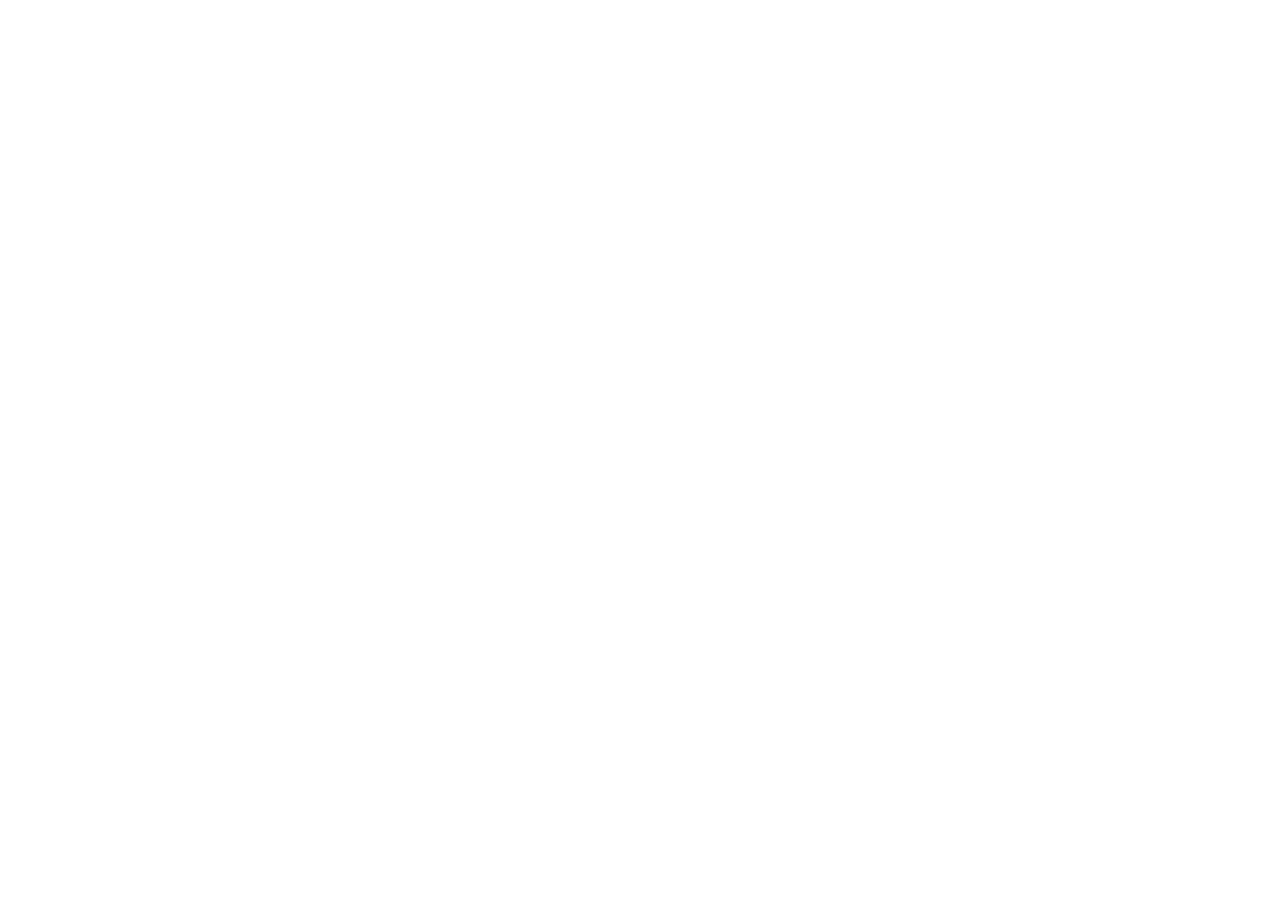
==== commit 7f17755f: "calc-vue3 dist6" ====
--- a/calc-vue3/index.html
+++ b/calc-vue3/index.html
@@ -5,7 +5,7 @@
     <link rel="icon" href="./favicon.ico" />
     <meta name="viewport" content="width=device-width, initial-scale=1.0" />
     <title>Vite App</title>
-    <script type="module" crossorigin src="./assets/index.507d95f0.js"></script>
+    <script type="module" crossorigin src="./assets/index.a974d31a.js"></script>
     <link rel="modulepreload" href="./assets/vendor.10a65337.js">
     <link rel="stylesheet" href="./assets/index.be9a1ff4.css">
   </head>
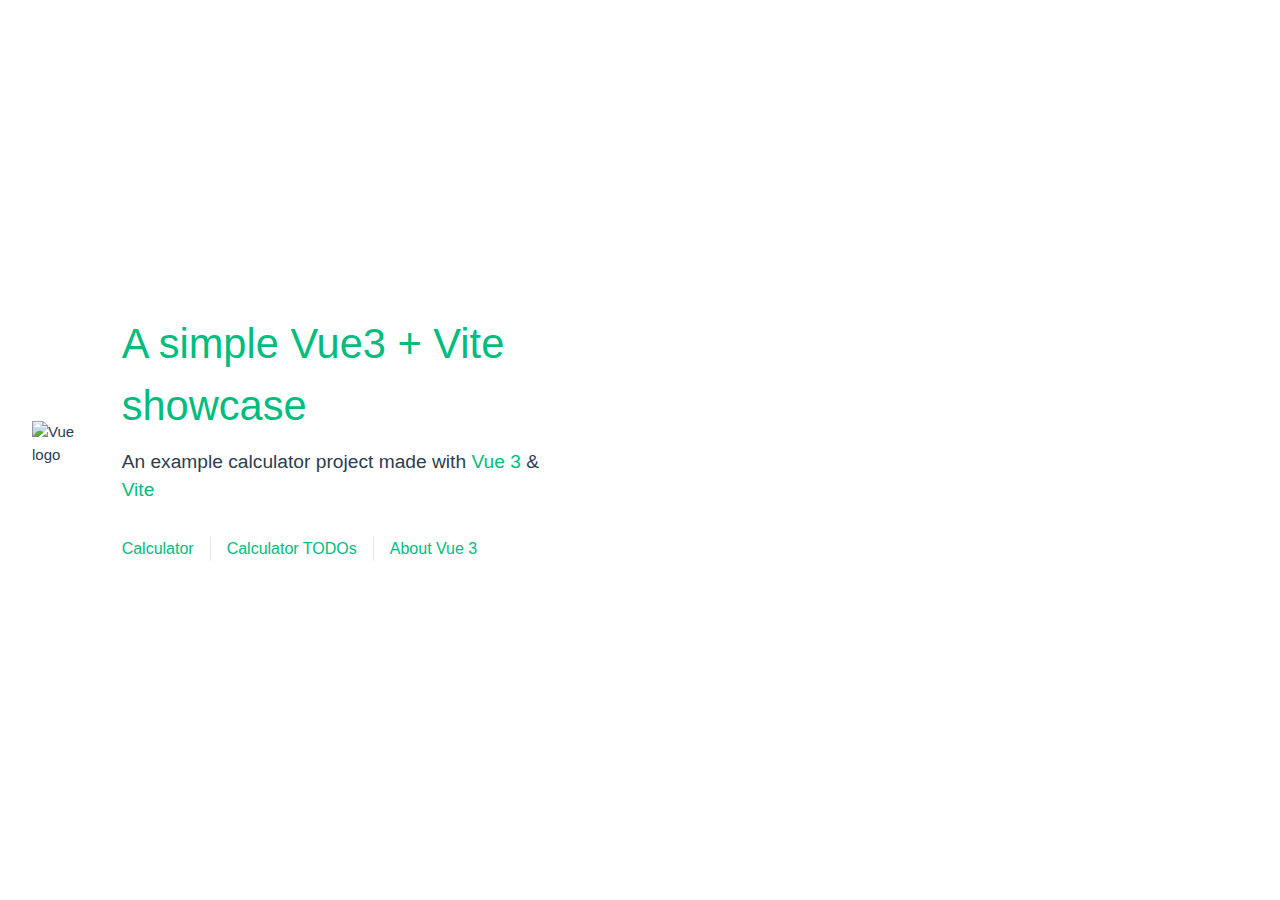
==== commit 821d58f9: "calc-vue3 dist7" ====
--- a/calc-vue3/index.html
+++ b/calc-vue3/index.html
@@ -5,7 +5,7 @@
     <link rel="icon" href="./favicon.ico" />
     <meta name="viewport" content="width=device-width, initial-scale=1.0" />
     <title>Vite App</title>
-    <script type="module" crossorigin src="./assets/index.a974d31a.js"></script>
+    <script type="module" crossorigin src="./assets/index.63adb415.js"></script>
     <link rel="modulepreload" href="./assets/vendor.10a65337.js">
     <link rel="stylesheet" href="./assets/index.be9a1ff4.css">
   </head>
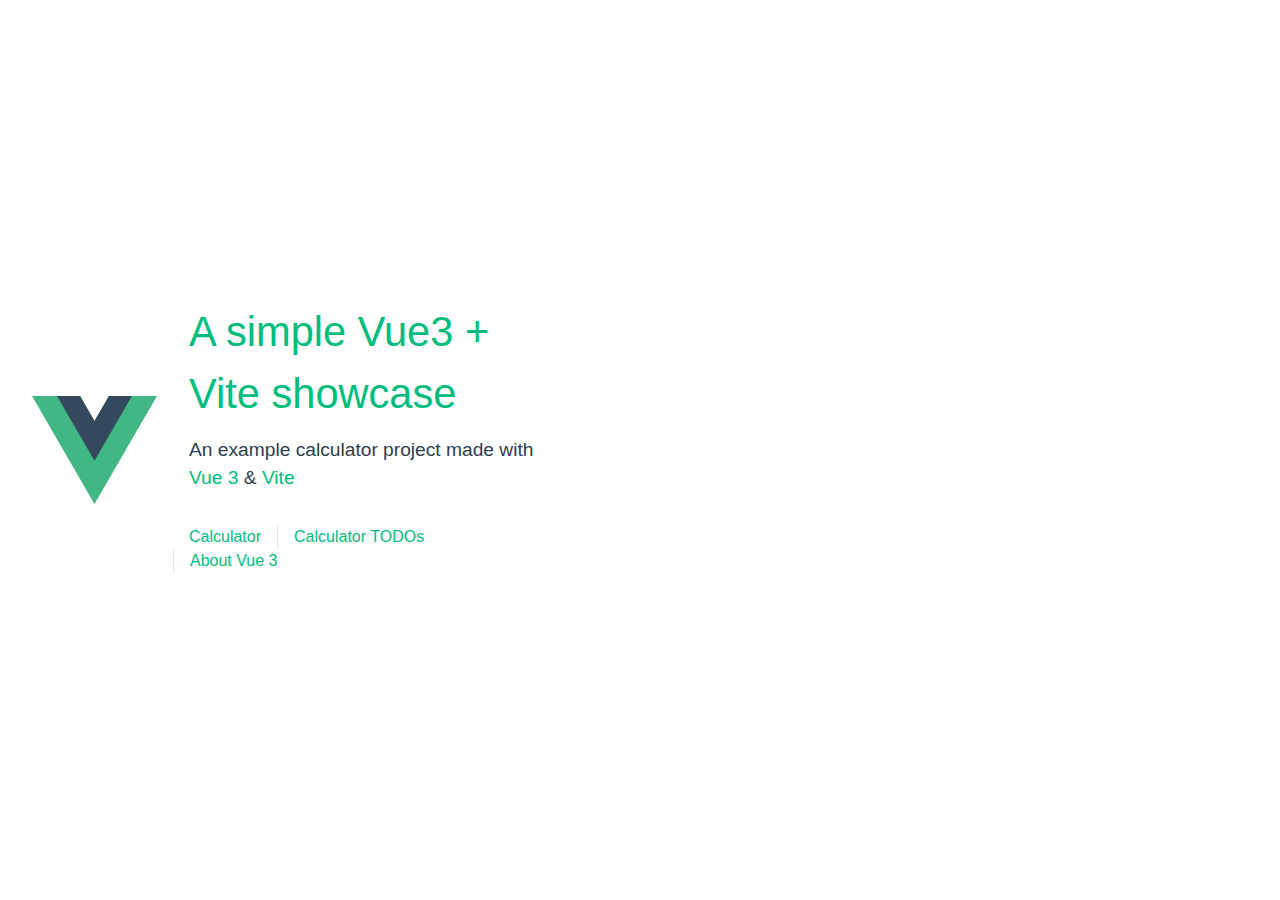
==== commit 5efd46b2: "calc-vue3 dist8" ====
--- a/calc-vue3/index.html
+++ b/calc-vue3/index.html
@@ -5,7 +5,7 @@
     <link rel="icon" href="./favicon.ico" />
     <meta name="viewport" content="width=device-width, initial-scale=1.0" />
     <title>Vite App</title>
-    <script type="module" crossorigin src="./assets/index.63adb415.js"></script>
+    <script type="module" crossorigin src="./assets/index.5c2928de.js"></script>
     <link rel="modulepreload" href="./assets/vendor.10a65337.js">
     <link rel="stylesheet" href="./assets/index.be9a1ff4.css">
   </head>
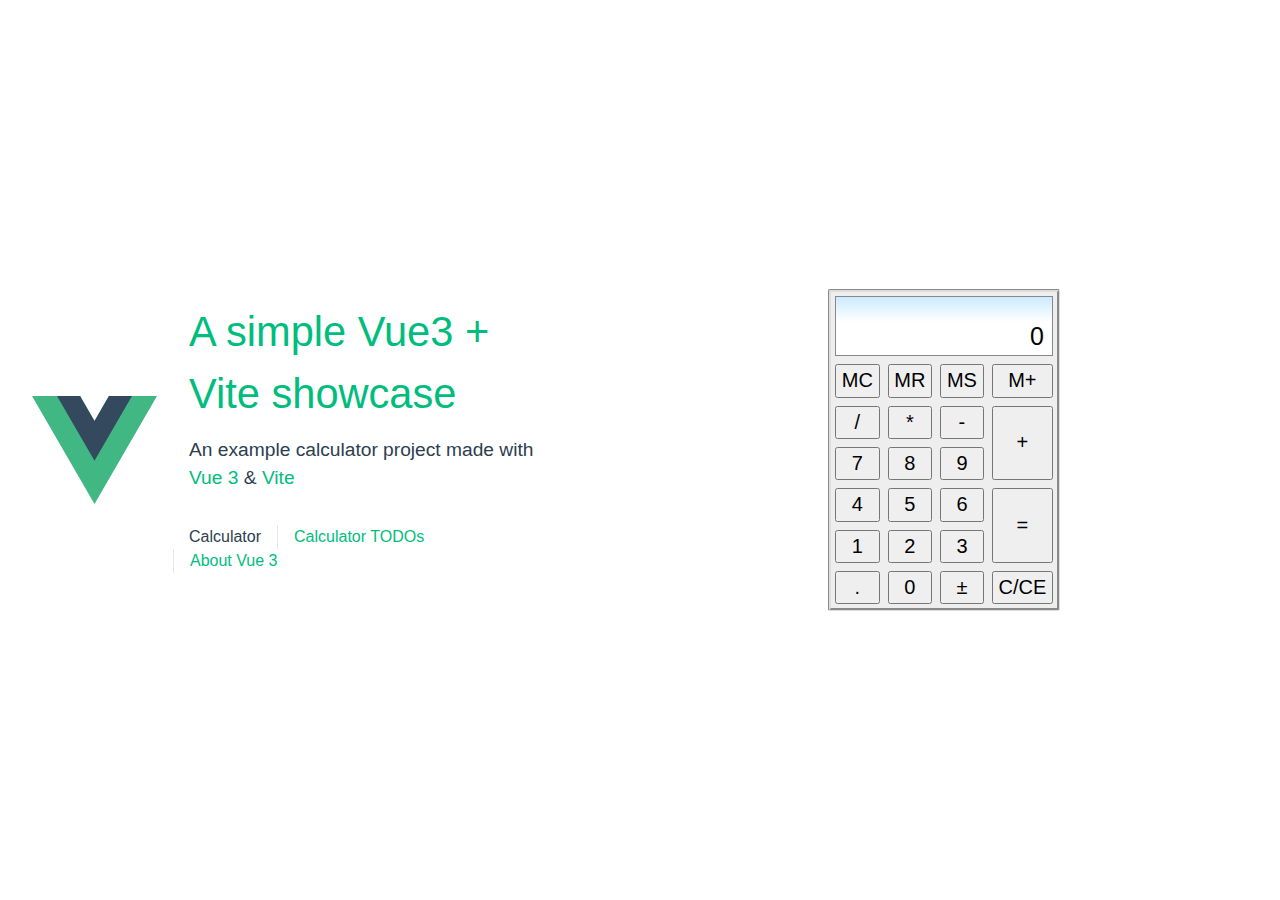
==== commit e148cff0: "calc-vue3 dist10" ====
--- a/calc-vue3/index.html
+++ b/calc-vue3/index.html
@@ -5,8 +5,8 @@
     <link rel="icon" href="./favicon.ico" />
     <meta name="viewport" content="width=device-width, initial-scale=1.0" />
     <title>Vite App</title>
-    <script type="module" crossorigin src="./assets/index.5c2928de.js"></script>
-    <link rel="modulepreload" href="./assets/vendor.10a65337.js">
+    <script type="module" crossorigin src="./assets/index.22f28a71.js"></script>
+    <link rel="modulepreload" href="./assets/vendor.6bf7b588.js">
     <link rel="stylesheet" href="./assets/index.be9a1ff4.css">
   </head>
   <body>
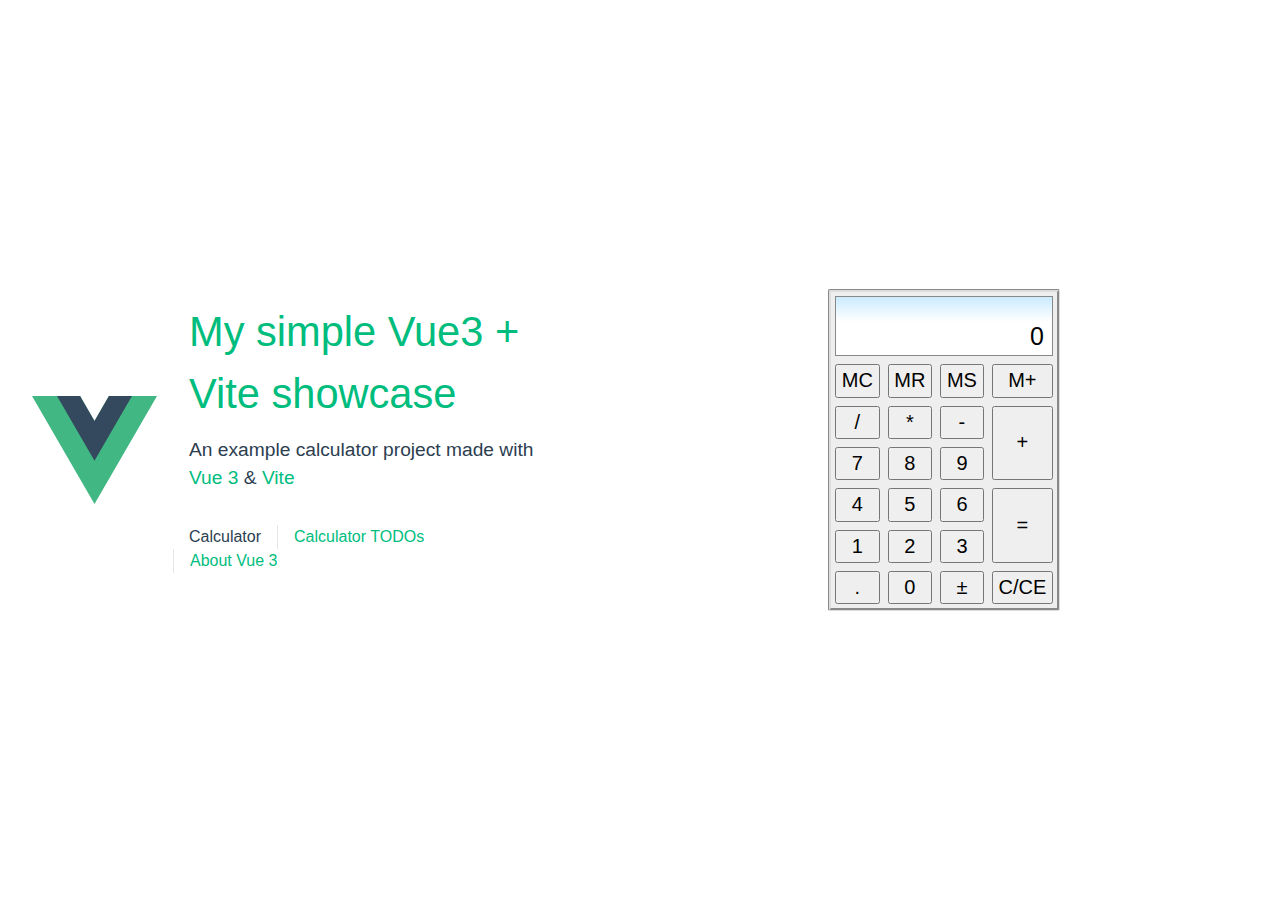
==== commit 7af50830: "udated paths in projects refactored code" ====
--- a/calc-vue3/index.html
+++ b/calc-vue3/index.html
@@ -5,9 +5,9 @@
     <link rel="icon" href="./favicon.ico" />
     <meta name="viewport" content="width=device-width, initial-scale=1.0" />
     <title>Vite App</title>
-    <script type="module" crossorigin src="./assets/index.22f28a71.js"></script>
+    <script type="module" crossorigin src="./assets/index.11f3a15e.js"></script>
     <link rel="modulepreload" href="./assets/vendor.6bf7b588.js">
-    <link rel="stylesheet" href="./assets/index.be9a1ff4.css">
+    <link rel="stylesheet" href="./assets/index.c3fa6e0a.css">
   </head>
   <body>
     <div id="app"></div>
--- a/calc-vue3/assets/index.c3fa6e0a.css
+++ b/calc-vue3/assets/index.c3fa6e0a.css
@@ -0,0 +1 @@
+h1[data-v-700ea789]{font-weight:500;font-size:2.6rem;top:-10px}h3[data-v-700ea789]{font-size:1.2rem}.greetings h1[data-v-700ea789],.greetings h3[data-v-700ea789]{text-align:center}@media (min-width: 1024px){.greetings h1[data-v-700ea789],.greetings h3[data-v-700ea789]{text-align:left}}/*! bulma.io v0.9.4 | MIT License | github.com/jgthms/bulma */.button,.input,.textarea,.select select,.file-cta,.file-name,.pagination-previous,.pagination-next,.pagination-link,.pagination-ellipsis{-moz-appearance:none;-webkit-appearance:none;align-items:center;border:1px solid transparent;border-radius:4px;box-shadow:none;display:inline-flex;font-size:1rem;height:2.5em;justify-content:flex-start;line-height:1.5;padding-bottom:calc(.5em - 1px);padding-left:calc(.75em - 1px);padding-right:calc(.75em - 1px);padding-top:calc(.5em - 1px);position:relative;vertical-align:top}.button:focus,.input:focus,.textarea:focus,.select select:focus,.file-cta:focus,.file-name:focus,.pagination-previous:focus,.pagination-next:focus,.pagination-link:focus,.pagination-ellipsis:focus,.is-focused.button,.is-focused.input,.is-focused.textarea,.select select.is-focused,.is-focused.file-cta,.is-focused.file-name,.is-focused.pagination-previous,.is-focused.pagination-next,.is-focused.pagination-link,.is-focused.pagination-ellipsis,.button:active,.input:active,.textarea:active,.select select:active,.file-cta:active,.file-name:active,.pagination-previous:active,.pagination-next:active,.pagination-link:active,.pagination-ellipsis:active,.is-active.button,.is-active.input,.is-active.textarea,.select select.is-active,.is-active.file-cta,.is-active.file-name,.is-active.pagination-previous,.is-active.pagination-next,.is-active.pagination-link,.is-active.pagination-ellipsis{outline:none}.button[disabled],.input[disabled],.textarea[disabled],.select select[disabled],.file-cta[disabled],.file-name[disabled],.pagination-previous[disabled],.pagination-next[disabled],.pagination-link[disabled],.pagination-ellipsis[disabled],fieldset[disabled] .button,fieldset[disabled] .input,fieldset[disabled] .textarea,fieldset[disabled] .select select,.select fieldset[disabled] select,fieldset[disabled] .file-cta,fieldset[disabled] .file-name,fieldset[disabled] .pagination-previous,fieldset[disabled] .pagination-next,fieldset[disabled] .pagination-link,fieldset[disabled] .pagination-ellipsis{cursor:not-allowed}.button,.file,.breadcrumb,.pagination-previous,.pagination-next,.pagination-link,.pagination-ellipsis,.tabs,.is-unselectable{-webkit-touch-callout:none;-webkit-user-select:none;-moz-user-select:none;-ms-user-select:none;user-select:none}.select:not(.is-multiple):not(.is-loading):after,.navbar-link:not(.is-arrowless):after{border:3px solid transparent;border-radius:2px;border-right:0;border-top:0;content:" ";display:block;height:.625em;margin-top:-.4375em;pointer-events:none;position:absolute;top:50%;transform:rotate(-45deg);transform-origin:center;width:.625em}.box:not(:last-child),.content:not(:last-child),.notification:not(:last-child),.progress:not(:last-child),.table:not(:last-child),.table-container:not(:last-child),.title:not(:last-child),.subtitle:not(:last-child),.block:not(:last-child),.breadcrumb:not(:last-child),.level:not(:last-child),.message:not(:last-child),.pagination:not(:last-child),.tabs:not(:last-child){margin-bottom:1.5rem}.delete,.modal-close{-webkit-touch-callout:none;-webkit-user-select:none;-moz-user-select:none;-ms-user-select:none;user-select:none;-moz-appearance:none;-webkit-appearance:none;background-color:#0a0a0a33;border:none;border-radius:9999px;cursor:pointer;pointer-events:auto;display:inline-block;flex-grow:0;flex-shrink:0;font-size:0;height:20px;max-height:20px;max-width:20px;min-height:20px;min-width:20px;outline:none;position:relative;vertical-align:top;width:20px}.delete:before,.modal-close:before,.delete:after,.modal-close:after{background-color:#fff;content:"";display:block;left:50%;position:absolute;top:50%;transform:translate(-50%) translateY(-50%) rotate(45deg);transform-origin:center center}.delete:before,.modal-close:before{height:2px;width:50%}.delete:after,.modal-close:after{height:50%;width:2px}.delete:hover,.modal-close:hover,.delete:focus,.modal-close:focus{background-color:#0a0a0a4d}.delete:active,.modal-close:active{background-color:#0a0a0a66}.is-small.delete,.is-small.modal-close{height:16px;max-height:16px;max-width:16px;min-height:16px;min-width:16px;width:16px}.is-medium.delete,.is-medium.modal-close{height:24px;max-height:24px;max-width:24px;min-height:24px;min-width:24px;width:24px}.is-large.delete,.is-large.modal-close{height:32px;max-height:32px;max-width:32px;min-height:32px;min-width:32px;width:32px}.button.is-loading:after,.loader,.select.is-loading:after,.control.is-loading:after{-webkit-animation:spinAround .5s infinite linear;animation:spinAround .5s infinite linear;border:2px solid #dbdbdb;border-radius:9999px;border-right-color:transparent;border-top-color:transparent;content:"";display:block;height:1em;position:relative;width:1em}.image.is-square img,.image.is-square .has-ratio,.image.is-1by1 img,.image.is-1by1 .has-ratio,.image.is-5by4 img,.image.is-5by4 .has-ratio,.image.is-4by3 img,.image.is-4by3 .has-ratio,.image.is-3by2 img,.image.is-3by2 .has-ratio,.image.is-5by3 img,.image.is-5by3 .has-ratio,.image.is-16by9 img,.image.is-16by9 .has-ratio,.image.is-2by1 img,.image.is-2by1 .has-ratio,.image.is-3by1 img,.image.is-3by1 .has-ratio,.image.is-4by5 img,.image.is-4by5 .has-ratio,.image.is-3by4 img,.image.is-3by4 .has-ratio,.image.is-2by3 img,.image.is-2by3 .has-ratio,.image.is-3by5 img,.image.is-3by5 .has-ratio,.image.is-9by16 img,.image.is-9by16 .has-ratio,.image.is-1by2 img,.image.is-1by2 .has-ratio,.image.is-1by3 img,.image.is-1by3 .has-ratio,.modal,.modal-background,.is-overlay,.hero-video{bottom:0;left:0;position:absolute;right:0;top:0}.navbar-burger{-moz-appearance:none;-webkit-appearance:none;appearance:none;background:none;border:none;color:currentColor;font-family:inherit;font-size:1em;margin:0;padding:0}/*! minireset.css v0.0.6 | MIT License | github.com/jgthms/minireset.css */html,body,p,ol,ul,li,dl,dt,dd,blockquote,figure,fieldset,legend,textarea,pre,iframe,hr,h1,h2,h3,h4,h5,h6{margin:0;padding:0}h1,h2,h3,h4,h5,h6{font-size:100%;font-weight:400}ul{list-style:none}button,input,select,textarea{margin:0}html{box-sizing:border-box}img,video{height:auto;max-width:100%}iframe{border:0}table{border-collapse:collapse;border-spacing:0}td,th{padding:0}td:not([align]),th:not([align]){text-align:inherit}html{background-color:#fff;font-size:16px;-moz-osx-font-smoothing:grayscale;-webkit-font-smoothing:antialiased;min-width:300px;overflow-x:hidden;overflow-y:scroll;text-rendering:optimizeLegibility;-webkit-text-size-adjust:100%;-moz-text-size-adjust:100%;text-size-adjust:100%}article,aside,figure,footer,header,hgroup,section{display:block}body,button,input,optgroup,select,textarea{font-family:BlinkMacSystemFont,-apple-system,Segoe UI,Roboto,Oxygen,Ubuntu,Cantarell,Fira Sans,Droid Sans,Helvetica Neue,Helvetica,Arial,sans-serif}code,pre{-moz-osx-font-smoothing:auto;-webkit-font-smoothing:auto;font-family:monospace}body{color:#4a4a4a;font-size:1em;font-weight:400;line-height:1.5}a{color:#485fc7;cursor:pointer;text-decoration:none}a strong{color:currentColor}a:hover{color:#363636}code{background-color:#f5f5f5;color:#da1039;font-size:.875em;font-weight:400;padding:.25em .5em}hr{background-color:#f5f5f5;border:none;display:block;height:2px;margin:1.5rem 0}img{height:auto;max-width:100%}input[type=checkbox],input[type=radio]{vertical-align:baseline}small{font-size:.875em}span{font-style:inherit;font-weight:inherit}strong{color:#363636;font-weight:700}fieldset{border:none}pre{-webkit-overflow-scrolling:touch;background-color:#f5f5f5;color:#4a4a4a;font-size:.875em;overflow-x:auto;padding:1.25rem 1.5rem;white-space:pre;word-wrap:normal}pre code{background-color:transparent;color:currentColor;font-size:1em;padding:0}table td,table th{vertical-align:top}table td:not([align]),table th:not([align]){text-align:inherit}table th{color:#363636}@-webkit-keyframes spinAround{0%{transform:rotate(0)}to{transform:rotate(359deg)}}@keyframes spinAround{0%{transform:rotate(0)}to{transform:rotate(359deg)}}.box{background-color:#fff;border-radius:6px;box-shadow:0 .5em 1em -.125em #0a0a0a1a,0 0 0 1px #0a0a0a05;color:#4a4a4a;display:block;padding:1.25rem}a.box:hover,a.box:focus{box-shadow:0 .5em 1em -.125em #0a0a0a1a,0 0 0 1px #485fc7}a.box:active{box-shadow:inset 0 1px 2px #0a0a0a33,0 0 0 1px #485fc7}.button{background-color:#fff;border-color:#dbdbdb;border-width:1px;color:#363636;cursor:pointer;justify-content:center;padding-bottom:calc(.5em - 1px);padding-left:1em;padding-right:1em;padding-top:calc(.5em - 1px);text-align:center;white-space:nowrap}.button strong{color:inherit}.button .icon,.button .icon.is-small,.button .icon.is-medium,.button .icon.is-large{height:1.5em;width:1.5em}.button .icon:first-child:not(:last-child){margin-left:calc(-.5em - 1px);margin-right:.25em}.button .icon:last-child:not(:first-child){margin-left:.25em;margin-right:calc(-.5em - 1px)}.button .icon:first-child:last-child{margin-left:calc(-.5em - 1px);margin-right:calc(-.5em - 1px)}.button:hover,.button.is-hovered{border-color:#b5b5b5;color:#363636}.button:focus,.button.is-focused{border-color:#485fc7;color:#363636}.button:focus:not(:active),.button.is-focused:not(:active){box-shadow:0 0 0 .125em #485fc740}.button:active,.button.is-active{border-color:#4a4a4a;color:#363636}.button.is-text{background-color:transparent;border-color:transparent;color:#4a4a4a;text-decoration:underline}.button.is-text:hover,.button.is-text.is-hovered,.button.is-text:focus,.button.is-text.is-focused{background-color:#f5f5f5;color:#363636}.button.is-text:active,.button.is-text.is-active{background-color:#e8e8e8;color:#363636}.button.is-text[disabled],fieldset[disabled] .button.is-text{background-color:transparent;border-color:transparent;box-shadow:none}.button.is-ghost{background:none;border-color:transparent;color:#485fc7;text-decoration:none}.button.is-ghost:hover,.button.is-ghost.is-hovered{color:#485fc7;text-decoration:underline}.button.is-white{background-color:#fff;border-color:transparent;color:#0a0a0a}.button.is-white:hover,.button.is-white.is-hovered{background-color:#f9f9f9;border-color:transparent;color:#0a0a0a}.button.is-white:focus,.button.is-white.is-focused{border-color:transparent;color:#0a0a0a}.button.is-white:focus:not(:active),.button.is-white.is-focused:not(:active){box-shadow:0 0 0 .125em #ffffff40}.button.is-white:active,.button.is-white.is-active{background-color:#f2f2f2;border-color:transparent;color:#0a0a0a}.button.is-white[disabled],fieldset[disabled] .button.is-white{background-color:#fff;border-color:#fff;box-shadow:none}.button.is-white.is-inverted{background-color:#0a0a0a;color:#fff}.button.is-white.is-inverted:hover,.button.is-white.is-inverted.is-hovered{background-color:#000}.button.is-white.is-inverted[disabled],fieldset[disabled] .button.is-white.is-inverted{background-color:#0a0a0a;border-color:transparent;box-shadow:none;color:#fff}.button.is-white.is-loading:after{border-color:transparent transparent #0a0a0a #0a0a0a!important}.button.is-white.is-outlined{background-color:transparent;border-color:#fff;color:#fff}.button.is-white.is-outlined:hover,.button.is-white.is-outlined.is-hovered,.button.is-white.is-outlined:focus,.button.is-white.is-outlined.is-focused{background-color:#fff;border-color:#fff;color:#0a0a0a}.button.is-white.is-outlined.is-loading:after{border-color:transparent transparent white white!important}.button.is-white.is-outlined.is-loading:hover:after,.button.is-white.is-outlined.is-loading.is-hovered:after,.button.is-white.is-outlined.is-loading:focus:after,.button.is-white.is-outlined.is-loading.is-focused:after{border-color:transparent transparent #0a0a0a #0a0a0a!important}.button.is-white.is-outlined[disabled],fieldset[disabled] .button.is-white.is-outlined{background-color:transparent;border-color:#fff;box-shadow:none;color:#fff}.button.is-white.is-inverted.is-outlined{background-color:transparent;border-color:#0a0a0a;color:#0a0a0a}.button.is-white.is-inverted.is-outlined:hover,.button.is-white.is-inverted.is-outlined.is-hovered,.button.is-white.is-inverted.is-outlined:focus,.button.is-white.is-inverted.is-outlined.is-focused{background-color:#0a0a0a;color:#fff}.button.is-white.is-inverted.is-outlined.is-loading:hover:after,.button.is-white.is-inverted.is-outlined.is-loading.is-hovered:after,.button.is-white.is-inverted.is-outlined.is-loading:focus:after,.button.is-white.is-inverted.is-outlined.is-loading.is-focused:after{border-color:transparent transparent white white!important}.button.is-white.is-inverted.is-outlined[disabled],fieldset[disabled] .button.is-white.is-inverted.is-outlined{background-color:transparent;border-color:#0a0a0a;box-shadow:none;color:#0a0a0a}.button.is-black{background-color:#0a0a0a;border-color:transparent;color:#fff}.button.is-black:hover,.button.is-black.is-hovered{background-color:#040404;border-color:transparent;color:#fff}.button.is-black:focus,.button.is-black.is-focused{border-color:transparent;color:#fff}.button.is-black:focus:not(:active),.button.is-black.is-focused:not(:active){box-shadow:0 0 0 .125em #0a0a0a40}.button.is-black:active,.button.is-black.is-active{background-color:#000;border-color:transparent;color:#fff}.button.is-black[disabled],fieldset[disabled] .button.is-black{background-color:#0a0a0a;border-color:#0a0a0a;box-shadow:none}.button.is-black.is-inverted{background-color:#fff;color:#0a0a0a}.button.is-black.is-inverted:hover,.button.is-black.is-inverted.is-hovered{background-color:#f2f2f2}.button.is-black.is-inverted[disabled],fieldset[disabled] .button.is-black.is-inverted{background-color:#fff;border-color:transparent;box-shadow:none;color:#0a0a0a}.button.is-black.is-loading:after{border-color:transparent transparent white white!important}.button.is-black.is-outlined{background-color:transparent;border-color:#0a0a0a;color:#0a0a0a}.button.is-black.is-outlined:hover,.button.is-black.is-outlined.is-hovered,.button.is-black.is-outlined:focus,.button.is-black.is-outlined.is-focused{background-color:#0a0a0a;border-color:#0a0a0a;color:#fff}.button.is-black.is-outlined.is-loading:after{border-color:transparent transparent #0a0a0a #0a0a0a!important}.button.is-black.is-outlined.is-loading:hover:after,.button.is-black.is-outlined.is-loading.is-hovered:after,.button.is-black.is-outlined.is-loading:focus:after,.button.is-black.is-outlined.is-loading.is-focused:after{border-color:transparent transparent white white!important}.button.is-black.is-outlined[disabled],fieldset[disabled] .button.is-black.is-outlined{background-color:transparent;border-color:#0a0a0a;box-shadow:none;color:#0a0a0a}.button.is-black.is-inverted.is-outlined{background-color:transparent;border-color:#fff;color:#fff}.button.is-black.is-inverted.is-outlined:hover,.button.is-black.is-inverted.is-outlined.is-hovered,.button.is-black.is-inverted.is-outlined:focus,.button.is-black.is-inverted.is-outlined.is-focused{background-color:#fff;color:#0a0a0a}.button.is-black.is-inverted.is-outlined.is-loading:hover:after,.button.is-black.is-inverted.is-outlined.is-loading.is-hovered:after,.button.is-black.is-inverted.is-outlined.is-loading:focus:after,.button.is-black.is-inverted.is-outlined.is-loading.is-focused:after{border-color:transparent transparent #0a0a0a #0a0a0a!important}.button.is-black.is-inverted.is-outlined[disabled],fieldset[disabled] .button.is-black.is-inverted.is-outlined{background-color:transparent;border-color:#fff;box-shadow:none;color:#fff}.button.is-light{background-color:#f5f5f5;border-color:transparent;color:#000000b3}.button.is-light:hover,.button.is-light.is-hovered{background-color:#eee;border-color:transparent;color:#000000b3}.button.is-light:focus,.button.is-light.is-focused{border-color:transparent;color:#000000b3}.button.is-light:focus:not(:active),.button.is-light.is-focused:not(:active){box-shadow:0 0 0 .125em #f5f5f540}.button.is-light:active,.button.is-light.is-active{background-color:#e8e8e8;border-color:transparent;color:#000000b3}.button.is-light[disabled],fieldset[disabled] .button.is-light{background-color:#f5f5f5;border-color:#f5f5f5;box-shadow:none}.button.is-light.is-inverted{background-color:#000000b3;color:#f5f5f5}.button.is-light.is-inverted:hover,.button.is-light.is-inverted.is-hovered{background-color:#000000b3}.button.is-light.is-inverted[disabled],fieldset[disabled] .button.is-light.is-inverted{background-color:#000000b3;border-color:transparent;box-shadow:none;color:#f5f5f5}.button.is-light.is-loading:after{border-color:transparent transparent rgba(0,0,0,.7) rgba(0,0,0,.7)!important}.button.is-light.is-outlined{background-color:transparent;border-color:#f5f5f5;color:#f5f5f5}.button.is-light.is-outlined:hover,.button.is-light.is-outlined.is-hovered,.button.is-light.is-outlined:focus,.button.is-light.is-outlined.is-focused{background-color:#f5f5f5;border-color:#f5f5f5;color:#000000b3}.button.is-light.is-outlined.is-loading:after{border-color:transparent transparent whitesmoke whitesmoke!important}.button.is-light.is-outlined.is-loading:hover:after,.button.is-light.is-outlined.is-loading.is-hovered:after,.button.is-light.is-outlined.is-loading:focus:after,.button.is-light.is-outlined.is-loading.is-focused:after{border-color:transparent transparent rgba(0,0,0,.7) rgba(0,0,0,.7)!important}.button.is-light.is-outlined[disabled],fieldset[disabled] .button.is-light.is-outlined{background-color:transparent;border-color:#f5f5f5;box-shadow:none;color:#f5f5f5}.button.is-light.is-inverted.is-outlined{background-color:transparent;border-color:#000000b3;color:#000000b3}.button.is-light.is-inverted.is-outlined:hover,.button.is-light.is-inverted.is-outlined.is-hovered,.button.is-light.is-inverted.is-outlined:focus,.button.is-light.is-inverted.is-outlined.is-focused{background-color:#000000b3;color:#f5f5f5}.button.is-light.is-inverted.is-outlined.is-loading:hover:after,.button.is-light.is-inverted.is-outlined.is-loading.is-hovered:after,.button.is-light.is-inverted.is-outlined.is-loading:focus:after,.button.is-light.is-inverted.is-outlined.is-loading.is-focused:after{border-color:transparent transparent whitesmoke whitesmoke!important}.button.is-light.is-inverted.is-outlined[disabled],fieldset[disabled] .button.is-light.is-inverted.is-outlined{background-color:transparent;border-color:#000000b3;box-shadow:none;color:#000000b3}.button.is-dark{background-color:#363636;border-color:transparent;color:#fff}.button.is-dark:hover,.button.is-dark.is-hovered{background-color:#2f2f2f;border-color:transparent;color:#fff}.button.is-dark:focus,.button.is-dark.is-focused{border-color:transparent;color:#fff}.button.is-dark:focus:not(:active),.button.is-dark.is-focused:not(:active){box-shadow:0 0 0 .125em #36363640}.button.is-dark:active,.button.is-dark.is-active{background-color:#292929;border-color:transparent;color:#fff}.button.is-dark[disabled],fieldset[disabled] .button.is-dark{background-color:#363636;border-color:#363636;box-shadow:none}.button.is-dark.is-inverted{background-color:#fff;color:#363636}.button.is-dark.is-inverted:hover,.button.is-dark.is-inverted.is-hovered{background-color:#f2f2f2}.button.is-dark.is-inverted[disabled],fieldset[disabled] .button.is-dark.is-inverted{background-color:#fff;border-color:transparent;box-shadow:none;color:#363636}.button.is-dark.is-loading:after{border-color:transparent transparent #fff #fff!important}.button.is-dark.is-outlined{background-color:transparent;border-color:#363636;color:#363636}.button.is-dark.is-outlined:hover,.button.is-dark.is-outlined.is-hovered,.button.is-dark.is-outlined:focus,.button.is-dark.is-outlined.is-focused{background-color:#363636;border-color:#363636;color:#fff}.button.is-dark.is-outlined.is-loading:after{border-color:transparent transparent #363636 #363636!important}.button.is-dark.is-outlined.is-loading:hover:after,.button.is-dark.is-outlined.is-loading.is-hovered:after,.button.is-dark.is-outlined.is-loading:focus:after,.button.is-dark.is-outlined.is-loading.is-focused:after{border-color:transparent transparent #fff #fff!important}.button.is-dark.is-outlined[disabled],fieldset[disabled] .button.is-dark.is-outlined{background-color:transparent;border-color:#363636;box-shadow:none;color:#363636}.button.is-dark.is-inverted.is-outlined{background-color:transparent;border-color:#fff;color:#fff}.button.is-dark.is-inverted.is-outlined:hover,.button.is-dark.is-inverted.is-outlined.is-hovered,.button.is-dark.is-inverted.is-outlined:focus,.button.is-dark.is-inverted.is-outlined.is-focused{background-color:#fff;color:#363636}.button.is-dark.is-inverted.is-outlined.is-loading:hover:after,.button.is-dark.is-inverted.is-outlined.is-loading.is-hovered:after,.button.is-dark.is-inverted.is-outlined.is-loading:focus:after,.button.is-dark.is-inverted.is-outlined.is-loading.is-focused:after{border-color:transparent transparent #363636 #363636!important}.button.is-dark.is-inverted.is-outlined[disabled],fieldset[disabled] .button.is-dark.is-inverted.is-outlined{background-color:transparent;border-color:#fff;box-shadow:none;color:#fff}.button.is-primary{background-color:#00d1b2;border-color:transparent;color:#fff}.button.is-primary:hover,.button.is-primary.is-hovered{background-color:#00c4a7;border-color:transparent;color:#fff}.button.is-primary:focus,.button.is-primary.is-focused{border-color:transparent;color:#fff}.button.is-primary:focus:not(:active),.button.is-primary.is-focused:not(:active){box-shadow:0 0 0 .125em #00d1b240}.button.is-primary:active,.button.is-primary.is-active{background-color:#00b89c;border-color:transparent;color:#fff}.button.is-primary[disabled],fieldset[disabled] .button.is-primary{background-color:#00d1b2;border-color:#00d1b2;box-shadow:none}.button.is-primary.is-inverted{background-color:#fff;color:#00d1b2}.button.is-primary.is-inverted:hover,.button.is-primary.is-inverted.is-hovered{background-color:#f2f2f2}.button.is-primary.is-inverted[disabled],fieldset[disabled] .button.is-primary.is-inverted{background-color:#fff;border-color:transparent;box-shadow:none;color:#00d1b2}.button.is-primary.is-loading:after{border-color:transparent transparent #fff #fff!important}.button.is-primary.is-outlined{background-color:transparent;border-color:#00d1b2;color:#00d1b2}.button.is-primary.is-outlined:hover,.button.is-primary.is-outlined.is-hovered,.button.is-primary.is-outlined:focus,.button.is-primary.is-outlined.is-focused{background-color:#00d1b2;border-color:#00d1b2;color:#fff}.button.is-primary.is-outlined.is-loading:after{border-color:transparent transparent #00d1b2 #00d1b2!important}.button.is-primary.is-outlined.is-loading:hover:after,.button.is-primary.is-outlined.is-loading.is-hovered:after,.button.is-primary.is-outlined.is-loading:focus:after,.button.is-primary.is-outlined.is-loading.is-focused:after{border-color:transparent transparent #fff #fff!important}.button.is-primary.is-outlined[disabled],fieldset[disabled] .button.is-primary.is-outlined{background-color:transparent;border-color:#00d1b2;box-shadow:none;color:#00d1b2}.button.is-primary.is-inverted.is-outlined{background-color:transparent;border-color:#fff;color:#fff}.button.is-primary.is-inverted.is-outlined:hover,.button.is-primary.is-inverted.is-outlined.is-hovered,.button.is-primary.is-inverted.is-outlined:focus,.button.is-primary.is-inverted.is-outlined.is-focused{background-color:#fff;color:#00d1b2}.button.is-primary.is-inverted.is-outlined.is-loading:hover:after,.button.is-primary.is-inverted.is-outlined.is-loading.is-hovered:after,.button.is-primary.is-inverted.is-outlined.is-loading:focus:after,.button.is-primary.is-inverted.is-outlined.is-loading.is-focused:after{border-color:transparent transparent #00d1b2 #00d1b2!important}.button.is-primary.is-inverted.is-outlined[disabled],fieldset[disabled] .button.is-primary.is-inverted.is-outlined{background-color:transparent;border-color:#fff;box-shadow:none;color:#fff}.button.is-primary.is-light{background-color:#ebfffc;color:#00947e}.button.is-primary.is-light:hover,.button.is-primary.is-light.is-hovered{background-color:#defffa;border-color:transparent;color:#00947e}.button.is-primary.is-light:active,.button.is-primary.is-light.is-active{background-color:#d1fff8;border-color:transparent;color:#00947e}.button.is-link{background-color:#485fc7;border-color:transparent;color:#fff}.button.is-link:hover,.button.is-link.is-hovered{background-color:#3e56c4;border-color:transparent;color:#fff}.button.is-link:focus,.button.is-link.is-focused{border-color:transparent;color:#fff}.button.is-link:focus:not(:active),.button.is-link.is-focused:not(:active){box-shadow:0 0 0 .125em #485fc740}.button.is-link:active,.button.is-link.is-active{background-color:#3a51bb;border-color:transparent;color:#fff}.button.is-link[disabled],fieldset[disabled] .button.is-link{background-color:#485fc7;border-color:#485fc7;box-shadow:none}.button.is-link.is-inverted{background-color:#fff;color:#485fc7}.button.is-link.is-inverted:hover,.button.is-link.is-inverted.is-hovered{background-color:#f2f2f2}.button.is-link.is-inverted[disabled],fieldset[disabled] .button.is-link.is-inverted{background-color:#fff;border-color:transparent;box-shadow:none;color:#485fc7}.button.is-link.is-loading:after{border-color:transparent transparent #fff #fff!important}.button.is-link.is-outlined{background-color:transparent;border-color:#485fc7;color:#485fc7}.button.is-link.is-outlined:hover,.button.is-link.is-outlined.is-hovered,.button.is-link.is-outlined:focus,.button.is-link.is-outlined.is-focused{background-color:#485fc7;border-color:#485fc7;color:#fff}.button.is-link.is-outlined.is-loading:after{border-color:transparent transparent #485fc7 #485fc7!important}.button.is-link.is-outlined.is-loading:hover:after,.button.is-link.is-outlined.is-loading.is-hovered:after,.button.is-link.is-outlined.is-loading:focus:after,.button.is-link.is-outlined.is-loading.is-focused:after{border-color:transparent transparent #fff #fff!important}.button.is-link.is-outlined[disabled],fieldset[disabled] .button.is-link.is-outlined{background-color:transparent;border-color:#485fc7;box-shadow:none;color:#485fc7}.button.is-link.is-inverted.is-outlined{background-color:transparent;border-color:#fff;color:#fff}.button.is-link.is-inverted.is-outlined:hover,.button.is-link.is-inverted.is-outlined.is-hovered,.button.is-link.is-inverted.is-outlined:focus,.button.is-link.is-inverted.is-outlined.is-focused{background-color:#fff;color:#485fc7}.button.is-link.is-inverted.is-outlined.is-loading:hover:after,.button.is-link.is-inverted.is-outlined.is-loading.is-hovered:after,.button.is-link.is-inverted.is-outlined.is-loading:focus:after,.button.is-link.is-inverted.is-outlined.is-loading.is-focused:after{border-color:transparent transparent #485fc7 #485fc7!important}.button.is-link.is-inverted.is-outlined[disabled],fieldset[disabled] .button.is-link.is-inverted.is-outlined{background-color:transparent;border-color:#fff;box-shadow:none;color:#fff}.button.is-link.is-light{background-color:#eff1fa;color:#3850b7}.button.is-link.is-light:hover,.button.is-link.is-light.is-hovered{background-color:#e6e9f7;border-color:transparent;color:#3850b7}.button.is-link.is-light:active,.button.is-link.is-light.is-active{background-color:#dce0f4;border-color:transparent;color:#3850b7}.button.is-info{background-color:#3e8ed0;border-color:transparent;color:#fff}.button.is-info:hover,.button.is-info.is-hovered{background-color:#3488ce;border-color:transparent;color:#fff}.button.is-info:focus,.button.is-info.is-focused{border-color:transparent;color:#fff}.button.is-info:focus:not(:active),.button.is-info.is-focused:not(:active){box-shadow:0 0 0 .125em #3e8ed040}.button.is-info:active,.button.is-info.is-active{background-color:#3082c5;border-color:transparent;color:#fff}.button.is-info[disabled],fieldset[disabled] .button.is-info{background-color:#3e8ed0;border-color:#3e8ed0;box-shadow:none}.button.is-info.is-inverted{background-color:#fff;color:#3e8ed0}.button.is-info.is-inverted:hover,.button.is-info.is-inverted.is-hovered{background-color:#f2f2f2}.button.is-info.is-inverted[disabled],fieldset[disabled] .button.is-info.is-inverted{background-color:#fff;border-color:transparent;box-shadow:none;color:#3e8ed0}.button.is-info.is-loading:after{border-color:transparent transparent #fff #fff!important}.button.is-info.is-outlined{background-color:transparent;border-color:#3e8ed0;color:#3e8ed0}.button.is-info.is-outlined:hover,.button.is-info.is-outlined.is-hovered,.button.is-info.is-outlined:focus,.button.is-info.is-outlined.is-focused{background-color:#3e8ed0;border-color:#3e8ed0;color:#fff}.button.is-info.is-outlined.is-loading:after{border-color:transparent transparent #3e8ed0 #3e8ed0!important}.button.is-info.is-outlined.is-loading:hover:after,.button.is-info.is-outlined.is-loading.is-hovered:after,.button.is-info.is-outlined.is-loading:focus:after,.button.is-info.is-outlined.is-loading.is-focused:after{border-color:transparent transparent #fff #fff!important}.button.is-info.is-outlined[disabled],fieldset[disabled] .button.is-info.is-outlined{background-color:transparent;border-color:#3e8ed0;box-shadow:none;color:#3e8ed0}.button.is-info.is-inverted.is-outlined{background-color:transparent;border-color:#fff;color:#fff}.button.is-info.is-inverted.is-outlined:hover,.button.is-info.is-inverted.is-outlined.is-hovered,.button.is-info.is-inverted.is-outlined:focus,.button.is-info.is-inverted.is-outlined.is-focused{background-color:#fff;color:#3e8ed0}.button.is-info.is-inverted.is-outlined.is-loading:hover:after,.button.is-info.is-inverted.is-outlined.is-loading.is-hovered:after,.button.is-info.is-inverted.is-outlined.is-loading:focus:after,.button.is-info.is-inverted.is-outlined.is-loading.is-focused:after{border-color:transparent transparent #3e8ed0 #3e8ed0!important}.button.is-info.is-inverted.is-outlined[disabled],fieldset[disabled] .button.is-info.is-inverted.is-outlined{background-color:transparent;border-color:#fff;box-shadow:none;color:#fff}.button.is-info.is-light{background-color:#eff5fb;color:#296fa8}.button.is-info.is-light:hover,.button.is-info.is-light.is-hovered{background-color:#e4eff9;border-color:transparent;color:#296fa8}.button.is-info.is-light:active,.button.is-info.is-light.is-active{background-color:#dae9f6;border-color:transparent;color:#296fa8}.button.is-success{background-color:#48c78e;border-color:transparent;color:#fff}.button.is-success:hover,.button.is-success.is-hovered{background-color:#3ec487;border-color:transparent;color:#fff}.button.is-success:focus,.button.is-success.is-focused{border-color:transparent;color:#fff}.button.is-success:focus:not(:active),.button.is-success.is-focused:not(:active){box-shadow:0 0 0 .125em #48c78e40}.button.is-success:active,.button.is-success.is-active{background-color:#3abb81;border-color:transparent;color:#fff}.button.is-success[disabled],fieldset[disabled] .button.is-success{background-color:#48c78e;border-color:#48c78e;box-shadow:none}.button.is-success.is-inverted{background-color:#fff;color:#48c78e}.button.is-success.is-inverted:hover,.button.is-success.is-inverted.is-hovered{background-color:#f2f2f2}.button.is-success.is-inverted[disabled],fieldset[disabled] .button.is-success.is-inverted{background-color:#fff;border-color:transparent;box-shadow:none;color:#48c78e}.button.is-success.is-loading:after{border-color:transparent transparent #fff #fff!important}.button.is-success.is-outlined{background-color:transparent;border-color:#48c78e;color:#48c78e}.button.is-success.is-outlined:hover,.button.is-success.is-outlined.is-hovered,.button.is-success.is-outlined:focus,.button.is-success.is-outlined.is-focused{background-color:#48c78e;border-color:#48c78e;color:#fff}.button.is-success.is-outlined.is-loading:after{border-color:transparent transparent #48c78e #48c78e!important}.button.is-success.is-outlined.is-loading:hover:after,.button.is-success.is-outlined.is-loading.is-hovered:after,.button.is-success.is-outlined.is-loading:focus:after,.button.is-success.is-outlined.is-loading.is-focused:after{border-color:transparent transparent #fff #fff!important}.button.is-success.is-outlined[disabled],fieldset[disabled] .button.is-success.is-outlined{background-color:transparent;border-color:#48c78e;box-shadow:none;color:#48c78e}.button.is-success.is-inverted.is-outlined{background-color:transparent;border-color:#fff;color:#fff}.button.is-success.is-inverted.is-outlined:hover,.button.is-success.is-inverted.is-outlined.is-hovered,.button.is-success.is-inverted.is-outlined:focus,.button.is-success.is-inverted.is-outlined.is-focused{background-color:#fff;color:#48c78e}.button.is-success.is-inverted.is-outlined.is-loading:hover:after,.button.is-success.is-inverted.is-outlined.is-loading.is-hovered:after,.button.is-success.is-inverted.is-outlined.is-loading:focus:after,.button.is-success.is-inverted.is-outlined.is-loading.is-focused:after{border-color:transparent transparent #48c78e #48c78e!important}.button.is-success.is-inverted.is-outlined[disabled],fieldset[disabled] .button.is-success.is-inverted.is-outlined{background-color:transparent;border-color:#fff;box-shadow:none;color:#fff}.button.is-success.is-light{background-color:#effaf5;color:#257953}.button.is-success.is-light:hover,.button.is-success.is-light.is-hovered{background-color:#e6f7ef;border-color:transparent;color:#257953}.button.is-success.is-light:active,.button.is-success.is-light.is-active{background-color:#dcf4e9;border-color:transparent;color:#257953}.button.is-warning{background-color:#ffe08a;border-color:transparent;color:#000000b3}.button.is-warning:hover,.button.is-warning.is-hovered{background-color:#ffdc7d;border-color:transparent;color:#000000b3}.button.is-warning:focus,.button.is-warning.is-focused{border-color:transparent;color:#000000b3}.button.is-warning:focus:not(:active),.button.is-warning.is-focused:not(:active){box-shadow:0 0 0 .125em #ffe08a40}.button.is-warning:active,.button.is-warning.is-active{background-color:#ffd970;border-color:transparent;color:#000000b3}.button.is-warning[disabled],fieldset[disabled] .button.is-warning{background-color:#ffe08a;border-color:#ffe08a;box-shadow:none}.button.is-warning.is-inverted{background-color:#000000b3;color:#ffe08a}.button.is-warning.is-inverted:hover,.button.is-warning.is-inverted.is-hovered{background-color:#000000b3}.button.is-warning.is-inverted[disabled],fieldset[disabled] .button.is-warning.is-inverted{background-color:#000000b3;border-color:transparent;box-shadow:none;color:#ffe08a}.button.is-warning.is-loading:after{border-color:transparent transparent rgba(0,0,0,.7) rgba(0,0,0,.7)!important}.button.is-warning.is-outlined{background-color:transparent;border-color:#ffe08a;color:#ffe08a}.button.is-warning.is-outlined:hover,.button.is-warning.is-outlined.is-hovered,.button.is-warning.is-outlined:focus,.button.is-warning.is-outlined.is-focused{background-color:#ffe08a;border-color:#ffe08a;color:#000000b3}.button.is-warning.is-outlined.is-loading:after{border-color:transparent transparent #ffe08a #ffe08a!important}.button.is-warning.is-outlined.is-loading:hover:after,.button.is-warning.is-outlined.is-loading.is-hovered:after,.button.is-warning.is-outlined.is-loading:focus:after,.button.is-warning.is-outlined.is-loading.is-focused:after{border-color:transparent transparent rgba(0,0,0,.7) rgba(0,0,0,.7)!important}.button.is-warning.is-outlined[disabled],fieldset[disabled] .button.is-warning.is-outlined{background-color:transparent;border-color:#ffe08a;box-shadow:none;color:#ffe08a}.button.is-warning.is-inverted.is-outlined{background-color:transparent;border-color:#000000b3;color:#000000b3}.button.is-warning.is-inverted.is-outlined:hover,.button.is-warning.is-inverted.is-outlined.is-hovered,.button.is-warning.is-inverted.is-outlined:focus,.button.is-warning.is-inverted.is-outlined.is-focused{background-color:#000000b3;color:#ffe08a}.button.is-warning.is-inverted.is-outlined.is-loading:hover:after,.button.is-warning.is-inverted.is-outlined.is-loading.is-hovered:after,.button.is-warning.is-inverted.is-outlined.is-loading:focus:after,.button.is-warning.is-inverted.is-outlined.is-loading.is-focused:after{border-color:transparent transparent #ffe08a #ffe08a!important}.button.is-warning.is-inverted.is-outlined[disabled],fieldset[disabled] .button.is-warning.is-inverted.is-outlined{background-color:transparent;border-color:#000000b3;box-shadow:none;color:#000000b3}.button.is-warning.is-light{background-color:#fffaeb;color:#946c00}.button.is-warning.is-light:hover,.button.is-warning.is-light.is-hovered{background-color:#fff6de;border-color:transparent;color:#946c00}.button.is-warning.is-light:active,.button.is-warning.is-light.is-active{background-color:#fff3d1;border-color:transparent;color:#946c00}.button.is-danger{background-color:#f14668;border-color:transparent;color:#fff}.button.is-danger:hover,.button.is-danger.is-hovered{background-color:#f03a5f;border-color:transparent;color:#fff}.button.is-danger:focus,.button.is-danger.is-focused{border-color:transparent;color:#fff}.button.is-danger:focus:not(:active),.button.is-danger.is-focused:not(:active){box-shadow:0 0 0 .125em #f1466840}.button.is-danger:active,.button.is-danger.is-active{background-color:#ef2e55;border-color:transparent;color:#fff}.button.is-danger[disabled],fieldset[disabled] .button.is-danger{background-color:#f14668;border-color:#f14668;box-shadow:none}.button.is-danger.is-inverted{background-color:#fff;color:#f14668}.button.is-danger.is-inverted:hover,.button.is-danger.is-inverted.is-hovered{background-color:#f2f2f2}.button.is-danger.is-inverted[disabled],fieldset[disabled] .button.is-danger.is-inverted{background-color:#fff;border-color:transparent;box-shadow:none;color:#f14668}.button.is-danger.is-loading:after{border-color:transparent transparent #fff #fff!important}.button.is-danger.is-outlined{background-color:transparent;border-color:#f14668;color:#f14668}.button.is-danger.is-outlined:hover,.button.is-danger.is-outlined.is-hovered,.button.is-danger.is-outlined:focus,.button.is-danger.is-outlined.is-focused{background-color:#f14668;border-color:#f14668;color:#fff}.button.is-danger.is-outlined.is-loading:after{border-color:transparent transparent #f14668 #f14668!important}.button.is-danger.is-outlined.is-loading:hover:after,.button.is-danger.is-outlined.is-loading.is-hovered:after,.button.is-danger.is-outlined.is-loading:focus:after,.button.is-danger.is-outlined.is-loading.is-focused:after{border-color:transparent transparent #fff #fff!important}.button.is-danger.is-outlined[disabled],fieldset[disabled] .button.is-danger.is-outlined{background-color:transparent;border-color:#f14668;box-shadow:none;color:#f14668}.button.is-danger.is-inverted.is-outlined{background-color:transparent;border-color:#fff;color:#fff}.button.is-danger.is-inverted.is-outlined:hover,.button.is-danger.is-inverted.is-outlined.is-hovered,.button.is-danger.is-inverted.is-outlined:focus,.button.is-danger.is-inverted.is-outlined.is-focused{background-color:#fff;color:#f14668}.button.is-danger.is-inverted.is-outlined.is-loading:hover:after,.button.is-danger.is-inverted.is-outlined.is-loading.is-hovered:after,.button.is-danger.is-inverted.is-outlined.is-loading:focus:after,.button.is-danger.is-inverted.is-outlined.is-loading.is-focused:after{border-color:transparent transparent #f14668 #f14668!important}.button.is-danger.is-inverted.is-outlined[disabled],fieldset[disabled] .button.is-danger.is-inverted.is-outlined{background-color:transparent;border-color:#fff;box-shadow:none;color:#fff}.button.is-danger.is-light{background-color:#feecf0;color:#cc0f35}.button.is-danger.is-light:hover,.button.is-danger.is-light.is-hovered{background-color:#fde0e6;border-color:transparent;color:#cc0f35}.button.is-danger.is-light:active,.button.is-danger.is-light.is-active{background-color:#fcd4dc;border-color:transparent;color:#cc0f35}.button.is-small{font-size:.75rem}.button.is-small:not(.is-rounded){border-radius:2px}.button.is-normal{font-size:1rem}.button.is-medium{font-size:1.25rem}.button.is-large{font-size:1.5rem}.button[disabled],fieldset[disabled] .button{background-color:#fff;border-color:#dbdbdb;box-shadow:none;opacity:.5}.button.is-fullwidth{display:flex;width:100%}.button.is-loading{color:transparent!important;pointer-events:none}.button.is-loading:after{position:absolute;left:calc(50% - .5em);top:calc(50% - .5em);position:absolute!important}.button.is-static{background-color:#f5f5f5;border-color:#dbdbdb;color:#7a7a7a;box-shadow:none;pointer-events:none}.button.is-rounded{border-radius:9999px;padding-left:1.25em;padding-right:1.25em}.buttons{align-items:center;display:flex;flex-wrap:wrap;justify-content:flex-start}.buttons .button{margin-bottom:.5rem}.buttons .button:not(:last-child):not(.is-fullwidth){margin-right:.5rem}.buttons:last-child{margin-bottom:-.5rem}.buttons:not(:last-child){margin-bottom:1rem}.buttons.are-small .button:not(.is-normal):not(.is-medium):not(.is-large){font-size:.75rem}.buttons.are-small .button:not(.is-normal):not(.is-medium):not(.is-large):not(.is-rounded){border-radius:2px}.buttons.are-medium .button:not(.is-small):not(.is-normal):not(.is-large){font-size:1.25rem}.buttons.are-large .button:not(.is-small):not(.is-normal):not(.is-medium){font-size:1.5rem}.buttons.has-addons .button:not(:first-child){border-bottom-left-radius:0;border-top-left-radius:0}.buttons.has-addons .button:not(:last-child){border-bottom-right-radius:0;border-top-right-radius:0;margin-right:-1px}.buttons.has-addons .button:last-child{margin-right:0}.buttons.has-addons .button:hover,.buttons.has-addons .button.is-hovered{z-index:2}.buttons.has-addons .button:focus,.buttons.has-addons .button.is-focused,.buttons.has-addons .button:active,.buttons.has-addons .button.is-active,.buttons.has-addons .button.is-selected{z-index:3}.buttons.has-addons .button:focus:hover,.buttons.has-addons .button.is-focused:hover,.buttons.has-addons .button:active:hover,.buttons.has-addons .button.is-active:hover,.buttons.has-addons .button.is-selected:hover{z-index:4}.buttons.has-addons .button.is-expanded{flex-grow:1;flex-shrink:1}.buttons.is-centered{justify-content:center}.buttons.is-centered:not(.has-addons) .button:not(.is-fullwidth){margin-left:.25rem;margin-right:.25rem}.buttons.is-right{justify-content:flex-end}.buttons.is-right:not(.has-addons) .button:not(.is-fullwidth){margin-left:.25rem;margin-right:.25rem}@media screen and (max-width: 768px){.button.is-responsive.is-small{font-size:.5625rem}.button.is-responsive,.button.is-responsive.is-normal{font-size:.65625rem}.button.is-responsive.is-medium{font-size:.75rem}.button.is-responsive.is-large{font-size:1rem}}@media screen and (min-width: 769px) and (max-width: 1023px){.button.is-responsive.is-small{font-size:.65625rem}.button.is-responsive,.button.is-responsive.is-normal{font-size:.75rem}.button.is-responsive.is-medium{font-size:1rem}.button.is-responsive.is-large{font-size:1.25rem}}.container{flex-grow:1;margin:0 auto;position:relative;width:auto}.container.is-fluid{max-width:none!important;padding-left:32px;padding-right:32px;width:100%}@media screen and (min-width: 1024px){.container{max-width:960px}}@media screen and (max-width: 1215px){.container.is-widescreen:not(.is-max-desktop){max-width:1152px}}@media screen and (max-width: 1407px){.container.is-fullhd:not(.is-max-desktop):not(.is-max-widescreen){max-width:1344px}}@media screen and (min-width: 1216px){.container:not(.is-max-desktop){max-width:1152px}}@media screen and (min-width: 1408px){.container:not(.is-max-desktop):not(.is-max-widescreen){max-width:1344px}}.content li+li{margin-top:.25em}.content p:not(:last-child),.content dl:not(:last-child),.content ol:not(:last-child),.content ul:not(:last-child),.content blockquote:not(:last-child),.content pre:not(:last-child),.content table:not(:last-child){margin-bottom:1em}.content h1,.content h2,.content h3,.content h4,.content h5,.content h6{color:#363636;font-weight:600;line-height:1.125}.content h1{font-size:2em;margin-bottom:.5em}.content h1:not(:first-child){margin-top:1em}.content h2{font-size:1.75em;margin-bottom:.5714em}.content h2:not(:first-child){margin-top:1.1428em}.content h3{font-size:1.5em;margin-bottom:.6666em}.content h3:not(:first-child){margin-top:1.3333em}.content h4{font-size:1.25em;margin-bottom:.8em}.content h5{font-size:1.125em;margin-bottom:.8888em}.content h6{font-size:1em;margin-bottom:1em}.content blockquote{background-color:#f5f5f5;border-left:5px solid #dbdbdb;padding:1.25em 1.5em}.content ol{list-style-position:outside;margin-left:2em;margin-top:1em}.content ol:not([type]){list-style-type:decimal}.content ol:not([type]).is-lower-alpha{list-style-type:lower-alpha}.content ol:not([type]).is-lower-roman{list-style-type:lower-roman}.content ol:not([type]).is-upper-alpha{list-style-type:upper-alpha}.content ol:not([type]).is-upper-roman{list-style-type:upper-roman}.content ul{list-style:disc outside;margin-left:2em;margin-top:1em}.content ul ul{list-style-type:circle;margin-top:.5em}.content ul ul ul{list-style-type:square}.content dd{margin-left:2em}.content figure{margin-left:2em;margin-right:2em;text-align:center}.content figure:not(:first-child){margin-top:2em}.content figure:not(:last-child){margin-bottom:2em}.content figure img{display:inline-block}.content figure figcaption{font-style:italic}.content pre{-webkit-overflow-scrolling:touch;overflow-x:auto;padding:1.25em 1.5em;white-space:pre;word-wrap:normal}.content sup,.content sub{font-size:75%}.content table{width:100%}.content table td,.content table th{border:1px solid #dbdbdb;border-width:0 0 1px;padding:.5em .75em;vertical-align:top}.content table th{color:#363636}.content table th:not([align]){text-align:inherit}.content table thead td,.content table thead th{border-width:0 0 2px;color:#363636}.content table tfoot td,.content table tfoot th{border-width:2px 0 0;color:#363636}.content table tbody tr:last-child td,.content table tbody tr:last-child th{border-bottom-width:0}.content .tabs li+li{margin-top:0}.content.is-small{font-size:.75rem}.content.is-normal{font-size:1rem}.content.is-medium{font-size:1.25rem}.content.is-large{font-size:1.5rem}.icon{align-items:center;display:inline-flex;justify-content:center;height:1.5rem;width:1.5rem}.icon.is-small{height:1rem;width:1rem}.icon.is-medium{height:2rem;width:2rem}.icon.is-large{height:3rem;width:3rem}.icon-text{align-items:flex-start;color:inherit;display:inline-flex;flex-wrap:wrap;line-height:1.5rem;vertical-align:top}.icon-text .icon{flex-grow:0;flex-shrink:0}.icon-text .icon:not(:last-child){margin-right:.25em}.icon-text .icon:not(:first-child){margin-left:.25em}div.icon-text{display:flex}.image{display:block;position:relative}.image img{display:block;height:auto;width:100%}.image img.is-rounded{border-radius:9999px}.image.is-fullwidth{width:100%}.image.is-square img,.image.is-square .has-ratio,.image.is-1by1 img,.image.is-1by1 .has-ratio,.image.is-5by4 img,.image.is-5by4 .has-ratio,.image.is-4by3 img,.image.is-4by3 .has-ratio,.image.is-3by2 img,.image.is-3by2 .has-ratio,.image.is-5by3 img,.image.is-5by3 .has-ratio,.image.is-16by9 img,.image.is-16by9 .has-ratio,.image.is-2by1 img,.image.is-2by1 .has-ratio,.image.is-3by1 img,.image.is-3by1 .has-ratio,.image.is-4by5 img,.image.is-4by5 .has-ratio,.image.is-3by4 img,.image.is-3by4 .has-ratio,.image.is-2by3 img,.image.is-2by3 .has-ratio,.image.is-3by5 img,.image.is-3by5 .has-ratio,.image.is-9by16 img,.image.is-9by16 .has-ratio,.image.is-1by2 img,.image.is-1by2 .has-ratio,.image.is-1by3 img,.image.is-1by3 .has-ratio{height:100%;width:100%}.image.is-square,.image.is-1by1{padding-top:100%}.image.is-5by4{padding-top:80%}.image.is-4by3{padding-top:75%}.image.is-3by2{padding-top:66.6666%}.image.is-5by3{padding-top:60%}.image.is-16by9{padding-top:56.25%}.image.is-2by1{padding-top:50%}.image.is-3by1{padding-top:33.3333%}.image.is-4by5{padding-top:125%}.image.is-3by4{padding-top:133.3333%}.image.is-2by3{padding-top:150%}.image.is-3by5{padding-top:166.6666%}.image.is-9by16{padding-top:177.7777%}.image.is-1by2{padding-top:200%}.image.is-1by3{padding-top:300%}.image.is-16x16{height:16px;width:16px}.image.is-24x24{height:24px;width:24px}.image.is-32x32{height:32px;width:32px}.image.is-48x48{height:48px;width:48px}.image.is-64x64{height:64px;width:64px}.image.is-96x96{height:96px;width:96px}.image.is-128x128{height:128px;width:128px}.notification{background-color:#f5f5f5;border-radius:4px;position:relative;padding:1.25rem 2.5rem 1.25rem 1.5rem}.notification a:not(.button):not(.dropdown-item){color:currentColor;text-decoration:underline}.notification strong{color:currentColor}.notification code,.notification pre{background:white}.notification pre code{background:transparent}.notification>.delete{right:.5rem;position:absolute;top:.5rem}.notification .title,.notification .subtitle,.notification .content{color:currentColor}.notification.is-white{background-color:#fff;color:#0a0a0a}.notification.is-black{background-color:#0a0a0a;color:#fff}.notification.is-light{background-color:#f5f5f5;color:#000000b3}.notification.is-dark{background-color:#363636;color:#fff}.notification.is-primary{background-color:#00d1b2;color:#fff}.notification.is-primary.is-light{background-color:#ebfffc;color:#00947e}.notification.is-link{background-color:#485fc7;color:#fff}.notification.is-link.is-light{background-color:#eff1fa;color:#3850b7}.notification.is-info{background-color:#3e8ed0;color:#fff}.notification.is-info.is-light{background-color:#eff5fb;color:#296fa8}.notification.is-success{background-color:#48c78e;color:#fff}.notification.is-success.is-light{background-color:#effaf5;color:#257953}.notification.is-warning{background-color:#ffe08a;color:#000000b3}.notification.is-warning.is-light{background-color:#fffaeb;color:#946c00}.notification.is-danger{background-color:#f14668;color:#fff}.notification.is-danger.is-light{background-color:#feecf0;color:#cc0f35}.progress{-moz-appearance:none;-webkit-appearance:none;border:none;border-radius:9999px;display:block;height:1rem;overflow:hidden;padding:0;width:100%}.progress::-webkit-progress-bar{background-color:#ededed}.progress::-webkit-progress-value{background-color:#4a4a4a}.progress::-moz-progress-bar{background-color:#4a4a4a}.progress::-ms-fill{background-color:#4a4a4a;border:none}.progress.is-white::-webkit-progress-value{background-color:#fff}.progress.is-white::-moz-progress-bar{background-color:#fff}.progress.is-white::-ms-fill{background-color:#fff}.progress.is-white:indeterminate{background-image:linear-gradient(to right,white 30%,#ededed 30%)}.progress.is-black::-webkit-progress-value{background-color:#0a0a0a}.progress.is-black::-moz-progress-bar{background-color:#0a0a0a}.progress.is-black::-ms-fill{background-color:#0a0a0a}.progress.is-black:indeterminate{background-image:linear-gradient(to right,#0a0a0a 30%,#ededed 30%)}.progress.is-light::-webkit-progress-value{background-color:#f5f5f5}.progress.is-light::-moz-progress-bar{background-color:#f5f5f5}.progress.is-light::-ms-fill{background-color:#f5f5f5}.progress.is-light:indeterminate{background-image:linear-gradient(to right,whitesmoke 30%,#ededed 30%)}.progress.is-dark::-webkit-progress-value{background-color:#363636}.progress.is-dark::-moz-progress-bar{background-color:#363636}.progress.is-dark::-ms-fill{background-color:#363636}.progress.is-dark:indeterminate{background-image:linear-gradient(to right,#363636 30%,#ededed 30%)}.progress.is-primary::-webkit-progress-value{background-color:#00d1b2}.progress.is-primary::-moz-progress-bar{background-color:#00d1b2}.progress.is-primary::-ms-fill{background-color:#00d1b2}.progress.is-primary:indeterminate{background-image:linear-gradient(to right,#00d1b2 30%,#ededed 30%)}.progress.is-link::-webkit-progress-value{background-color:#485fc7}.progress.is-link::-moz-progress-bar{background-color:#485fc7}.progress.is-link::-ms-fill{background-color:#485fc7}.progress.is-link:indeterminate{background-image:linear-gradient(to right,#485fc7 30%,#ededed 30%)}.progress.is-info::-webkit-progress-value{background-color:#3e8ed0}.progress.is-info::-moz-progress-bar{background-color:#3e8ed0}.progress.is-info::-ms-fill{background-color:#3e8ed0}.progress.is-info:indeterminate{background-image:linear-gradient(to right,#3e8ed0 30%,#ededed 30%)}.progress.is-success::-webkit-progress-value{background-color:#48c78e}.progress.is-success::-moz-progress-bar{background-color:#48c78e}.progress.is-success::-ms-fill{background-color:#48c78e}.progress.is-success:indeterminate{background-image:linear-gradient(to right,#48c78e 30%,#ededed 30%)}.progress.is-warning::-webkit-progress-value{background-color:#ffe08a}.progress.is-warning::-moz-progress-bar{background-color:#ffe08a}.progress.is-warning::-ms-fill{background-color:#ffe08a}.progress.is-warning:indeterminate{background-image:linear-gradient(to right,#ffe08a 30%,#ededed 30%)}.progress.is-danger::-webkit-progress-value{background-color:#f14668}.progress.is-danger::-moz-progress-bar{background-color:#f14668}.progress.is-danger::-ms-fill{background-color:#f14668}.progress.is-danger:indeterminate{background-image:linear-gradient(to right,#f14668 30%,#ededed 30%)}.progress:indeterminate{-webkit-animation-duration:1.5s;animation-duration:1.5s;-webkit-animation-iteration-count:infinite;animation-iteration-count:infinite;-webkit-animation-name:moveIndeterminate;animation-name:moveIndeterminate;-webkit-animation-timing-function:linear;animation-timing-function:linear;background-color:#ededed;background-image:linear-gradient(to right,#4a4a4a 30%,#ededed 30%);background-position:top left;background-repeat:no-repeat;background-size:150% 150%}.progress:indeterminate::-webkit-progress-bar{background-color:transparent}.progress:indeterminate::-moz-progress-bar{background-color:transparent}.progress:indeterminate::-ms-fill{animation-name:none}.progress.is-small{height:.75rem}.progress.is-medium{height:1.25rem}.progress.is-large{height:1.5rem}@-webkit-keyframes moveIndeterminate{0%{background-position:200% 0}to{background-position:-200% 0}}@keyframes moveIndeterminate{0%{background-position:200% 0}to{background-position:-200% 0}}.table{background-color:#fff;color:#363636}.table td,.table th{border:1px solid #dbdbdb;border-width:0 0 1px;padding:.5em .75em;vertical-align:top}.table td.is-white,.table th.is-white{background-color:#fff;border-color:#fff;color:#0a0a0a}.table td.is-black,.table th.is-black{background-color:#0a0a0a;border-color:#0a0a0a;color:#fff}.table td.is-light,.table th.is-light{background-color:#f5f5f5;border-color:#f5f5f5;color:#000000b3}.table td.is-dark,.table th.is-dark{background-color:#363636;border-color:#363636;color:#fff}.table td.is-primary,.table th.is-primary{background-color:#00d1b2;border-color:#00d1b2;color:#fff}.table td.is-link,.table th.is-link{background-color:#485fc7;border-color:#485fc7;color:#fff}.table td.is-info,.table th.is-info{background-color:#3e8ed0;border-color:#3e8ed0;color:#fff}.table td.is-success,.table th.is-success{background-color:#48c78e;border-color:#48c78e;color:#fff}.table td.is-warning,.table th.is-warning{background-color:#ffe08a;border-color:#ffe08a;color:#000000b3}.table td.is-danger,.table th.is-danger{background-color:#f14668;border-color:#f14668;color:#fff}.table td.is-narrow,.table th.is-narrow{white-space:nowrap;width:1%}.table td.is-selected,.table th.is-selected{background-color:#00d1b2;color:#fff}.table td.is-selected a,.table td.is-selected strong,.table th.is-selected a,.table th.is-selected strong{color:currentColor}.table td.is-vcentered,.table th.is-vcentered{vertical-align:middle}.table th{color:#363636}.table th:not([align]){text-align:left}.table tr.is-selected{background-color:#00d1b2;color:#fff}.table tr.is-selected a,.table tr.is-selected strong{color:currentColor}.table tr.is-selected td,.table tr.is-selected th{border-color:#fff;color:currentColor}.table thead{background-color:transparent}.table thead td,.table thead th{border-width:0 0 2px;color:#363636}.table tfoot{background-color:transparent}.table tfoot td,.table tfoot th{border-width:2px 0 0;color:#363636}.table tbody{background-color:transparent}.table tbody tr:last-child td,.table tbody tr:last-child th{border-bottom-width:0}.table.is-bordered td,.table.is-bordered th{border-width:1px}.table.is-bordered tr:last-child td,.table.is-bordered tr:last-child th{border-bottom-width:1px}.table.is-fullwidth{width:100%}.table.is-hoverable tbody tr:not(.is-selected):hover{background-color:#fafafa}.table.is-hoverable.is-striped tbody tr:not(.is-selected):hover{background-color:#fafafa}.table.is-hoverable.is-striped tbody tr:not(.is-selected):hover:nth-child(even){background-color:#f5f5f5}.table.is-narrow td,.table.is-narrow th{padding:.25em .5em}.table.is-striped tbody tr:not(.is-selected):nth-child(even){background-color:#fafafa}.table-container{-webkit-overflow-scrolling:touch;overflow:auto;overflow-y:hidden;max-width:100%}.tags{align-items:center;display:flex;flex-wrap:wrap;justify-content:flex-start}.tags .tag{margin-bottom:.5rem}.tags .tag:not(:last-child){margin-right:.5rem}.tags:last-child{margin-bottom:-.5rem}.tags:not(:last-child){margin-bottom:1rem}.tags.are-medium .tag:not(.is-normal):not(.is-large){font-size:1rem}.tags.are-large .tag:not(.is-normal):not(.is-medium){font-size:1.25rem}.tags.is-centered{justify-content:center}.tags.is-centered .tag{margin-right:.25rem;margin-left:.25rem}.tags.is-right{justify-content:flex-end}.tags.is-right .tag:not(:first-child){margin-left:.5rem}.tags.is-right .tag:not(:last-child){margin-right:0}.tags.has-addons .tag{margin-right:0}.tags.has-addons .tag:not(:first-child){margin-left:0;border-top-left-radius:0;border-bottom-left-radius:0}.tags.has-addons .tag:not(:last-child){border-top-right-radius:0;border-bottom-right-radius:0}.tag:not(body){align-items:center;background-color:#f5f5f5;border-radius:4px;color:#4a4a4a;display:inline-flex;font-size:.75rem;height:2em;justify-content:center;line-height:1.5;padding-left:.75em;padding-right:.75em;white-space:nowrap}.tag:not(body) .delete{margin-left:.25rem;margin-right:-.375rem}.tag:not(body).is-white{background-color:#fff;color:#0a0a0a}.tag:not(body).is-black{background-color:#0a0a0a;color:#fff}.tag:not(body).is-light{background-color:#f5f5f5;color:#000000b3}.tag:not(body).is-dark{background-color:#363636;color:#fff}.tag:not(body).is-primary{background-color:#00d1b2;color:#fff}.tag:not(body).is-primary.is-light{background-color:#ebfffc;color:#00947e}.tag:not(body).is-link{background-color:#485fc7;color:#fff}.tag:not(body).is-link.is-light{background-color:#eff1fa;color:#3850b7}.tag:not(body).is-info{background-color:#3e8ed0;color:#fff}.tag:not(body).is-info.is-light{background-color:#eff5fb;color:#296fa8}.tag:not(body).is-success{background-color:#48c78e;color:#fff}.tag:not(body).is-success.is-light{background-color:#effaf5;color:#257953}.tag:not(body).is-warning{background-color:#ffe08a;color:#000000b3}.tag:not(body).is-warning.is-light{background-color:#fffaeb;color:#946c00}.tag:not(body).is-danger{background-color:#f14668;color:#fff}.tag:not(body).is-danger.is-light{background-color:#feecf0;color:#cc0f35}.tag:not(body).is-normal{font-size:.75rem}.tag:not(body).is-medium{font-size:1rem}.tag:not(body).is-large{font-size:1.25rem}.tag:not(body) .icon:first-child:not(:last-child){margin-left:-.375em;margin-right:.1875em}.tag:not(body) .icon:last-child:not(:first-child){margin-left:.1875em;margin-right:-.375em}.tag:not(body) .icon:first-child:last-child{margin-left:-.375em;margin-right:-.375em}.tag:not(body).is-delete{margin-left:1px;padding:0;position:relative;width:2em}.tag:not(body).is-delete:before,.tag:not(body).is-delete:after{background-color:currentColor;content:"";display:block;left:50%;position:absolute;top:50%;transform:translate(-50%) translateY(-50%) rotate(45deg);transform-origin:center center}.tag:not(body).is-delete:before{height:1px;width:50%}.tag:not(body).is-delete:after{height:50%;width:1px}.tag:not(body).is-delete:hover,.tag:not(body).is-delete:focus{background-color:#e8e8e8}.tag:not(body).is-delete:active{background-color:#dbdbdb}.tag:not(body).is-rounded{border-radius:9999px}a.tag:hover{text-decoration:underline}.title,.subtitle{word-break:break-word}.title em,.title span,.subtitle em,.subtitle span{font-weight:inherit}.title sub,.subtitle sub,.title sup,.subtitle sup{font-size:.75em}.title .tag,.subtitle .tag{vertical-align:middle}.title{color:#363636;font-size:2rem;font-weight:600;line-height:1.125}.title strong{color:inherit;font-weight:inherit}.title:not(.is-spaced)+.subtitle{margin-top:-1.25rem}.title.is-1{font-size:3rem}.title.is-2{font-size:2.5rem}.title.is-3{font-size:2rem}.title.is-4{font-size:1.5rem}.title.is-5{font-size:1.25rem}.title.is-6{font-size:1rem}.title.is-7{font-size:.75rem}.subtitle{color:#4a4a4a;font-size:1.25rem;font-weight:400;line-height:1.25}.subtitle strong{color:#363636;font-weight:600}.subtitle:not(.is-spaced)+.title{margin-top:-1.25rem}.subtitle.is-1{font-size:3rem}.subtitle.is-2{font-size:2.5rem}.subtitle.is-3{font-size:2rem}.subtitle.is-4{font-size:1.5rem}.subtitle.is-5{font-size:1.25rem}.subtitle.is-6{font-size:1rem}.subtitle.is-7{font-size:.75rem}.heading{display:block;font-size:11px;letter-spacing:1px;margin-bottom:5px;text-transform:uppercase}.number{align-items:center;background-color:#f5f5f5;border-radius:9999px;display:inline-flex;font-size:1.25rem;height:2em;justify-content:center;margin-right:1.5rem;min-width:2.5em;padding:.25rem .5rem;text-align:center;vertical-align:top}.input,.textarea,.select select{background-color:#fff;border-color:#dbdbdb;border-radius:4px;color:#363636}.input::-moz-placeholder,.textarea::-moz-placeholder,.select select::-moz-placeholder{color:#3636364d}.input::-webkit-input-placeholder,.textarea::-webkit-input-placeholder,.select select::-webkit-input-placeholder{color:#3636364d}.input:-moz-placeholder,.textarea:-moz-placeholder,.select select:-moz-placeholder{color:#3636364d}.input:-ms-input-placeholder,.textarea:-ms-input-placeholder,.select select:-ms-input-placeholder{color:#3636364d}.input:hover,.textarea:hover,.select select:hover,.is-hovered.input,.is-hovered.textarea,.select select.is-hovered{border-color:#b5b5b5}.input:focus,.textarea:focus,.select select:focus,.is-focused.input,.is-focused.textarea,.select select.is-focused,.input:active,.textarea:active,.select select:active,.is-active.input,.is-active.textarea,.select select.is-active{border-color:#485fc7;box-shadow:0 0 0 .125em #485fc740}.input[disabled],.textarea[disabled],.select select[disabled],fieldset[disabled] .input,fieldset[disabled] .textarea,fieldset[disabled] .select select,.select fieldset[disabled] select{background-color:#f5f5f5;border-color:#f5f5f5;box-shadow:none;color:#7a7a7a}.input[disabled]::-moz-placeholder,.textarea[disabled]::-moz-placeholder,.select select[disabled]::-moz-placeholder,fieldset[disabled] .input::-moz-placeholder,fieldset[disabled] .textarea::-moz-placeholder,fieldset[disabled] .select select::-moz-placeholder,.select fieldset[disabled] select::-moz-placeholder{color:#7a7a7a4d}.input[disabled]::-webkit-input-placeholder,.textarea[disabled]::-webkit-input-placeholder,.select select[disabled]::-webkit-input-placeholder,fieldset[disabled] .input::-webkit-input-placeholder,fieldset[disabled] .textarea::-webkit-input-placeholder,fieldset[disabled] .select select::-webkit-input-placeholder,.select fieldset[disabled] select::-webkit-input-placeholder{color:#7a7a7a4d}.input[disabled]:-moz-placeholder,.textarea[disabled]:-moz-placeholder,.select select[disabled]:-moz-placeholder,fieldset[disabled] .input:-moz-placeholder,fieldset[disabled] .textarea:-moz-placeholder,fieldset[disabled] .select select:-moz-placeholder,.select fieldset[disabled] select:-moz-placeholder{color:#7a7a7a4d}.input[disabled]:-ms-input-placeholder,.textarea[disabled]:-ms-input-placeholder,.select select[disabled]:-ms-input-placeholder,fieldset[disabled] .input:-ms-input-placeholder,fieldset[disabled] .textarea:-ms-input-placeholder,fieldset[disabled] .select select:-ms-input-placeholder,.select fieldset[disabled] select:-ms-input-placeholder{color:#7a7a7a4d}.input,.textarea{box-shadow:inset 0 .0625em .125em #0a0a0a0d;max-width:100%;width:100%}.input[readonly],.textarea[readonly]{box-shadow:none}.is-white.input,.is-white.textarea{border-color:#fff}.is-white.input:focus,.is-white.textarea:focus,.is-white.is-focused.input,.is-white.is-focused.textarea,.is-white.input:active,.is-white.textarea:active,.is-white.is-active.input,.is-white.is-active.textarea{box-shadow:0 0 0 .125em #ffffff40}.is-black.input,.is-black.textarea{border-color:#0a0a0a}.is-black.input:focus,.is-black.textarea:focus,.is-black.is-focused.input,.is-black.is-focused.textarea,.is-black.input:active,.is-black.textarea:active,.is-black.is-active.input,.is-black.is-active.textarea{box-shadow:0 0 0 .125em #0a0a0a40}.is-light.input,.is-light.textarea{border-color:#f5f5f5}.is-light.input:focus,.is-light.textarea:focus,.is-light.is-focused.input,.is-light.is-focused.textarea,.is-light.input:active,.is-light.textarea:active,.is-light.is-active.input,.is-light.is-active.textarea{box-shadow:0 0 0 .125em #f5f5f540}.is-dark.input,.is-dark.textarea{border-color:#363636}.is-dark.input:focus,.is-dark.textarea:focus,.is-dark.is-focused.input,.is-dark.is-focused.textarea,.is-dark.input:active,.is-dark.textarea:active,.is-dark.is-active.input,.is-dark.is-active.textarea{box-shadow:0 0 0 .125em #36363640}.is-primary.input,.is-primary.textarea{border-color:#00d1b2}.is-primary.input:focus,.is-primary.textarea:focus,.is-primary.is-focused.input,.is-primary.is-focused.textarea,.is-primary.input:active,.is-primary.textarea:active,.is-primary.is-active.input,.is-primary.is-active.textarea{box-shadow:0 0 0 .125em #00d1b240}.is-link.input,.is-link.textarea{border-color:#485fc7}.is-link.input:focus,.is-link.textarea:focus,.is-link.is-focused.input,.is-link.is-focused.textarea,.is-link.input:active,.is-link.textarea:active,.is-link.is-active.input,.is-link.is-active.textarea{box-shadow:0 0 0 .125em #485fc740}.is-info.input,.is-info.textarea{border-color:#3e8ed0}.is-info.input:focus,.is-info.textarea:focus,.is-info.is-focused.input,.is-info.is-focused.textarea,.is-info.input:active,.is-info.textarea:active,.is-info.is-active.input,.is-info.is-active.textarea{box-shadow:0 0 0 .125em #3e8ed040}.is-success.input,.is-success.textarea{border-color:#48c78e}.is-success.input:focus,.is-success.textarea:focus,.is-success.is-focused.input,.is-success.is-focused.textarea,.is-success.input:active,.is-success.textarea:active,.is-success.is-active.input,.is-success.is-active.textarea{box-shadow:0 0 0 .125em #48c78e40}.is-warning.input,.is-warning.textarea{border-color:#ffe08a}.is-warning.input:focus,.is-warning.textarea:focus,.is-warning.is-focused.input,.is-warning.is-focused.textarea,.is-warning.input:active,.is-warning.textarea:active,.is-warning.is-active.input,.is-warning.is-active.textarea{box-shadow:0 0 0 .125em #ffe08a40}.is-danger.input,.is-danger.textarea{border-color:#f14668}.is-danger.input:focus,.is-danger.textarea:focus,.is-danger.is-focused.input,.is-danger.is-focused.textarea,.is-danger.input:active,.is-danger.textarea:active,.is-danger.is-active.input,.is-danger.is-active.textarea{box-shadow:0 0 0 .125em #f1466840}.is-small.input,.is-small.textarea{border-radius:2px;font-size:.75rem}.is-medium.input,.is-medium.textarea{font-size:1.25rem}.is-large.input,.is-large.textarea{font-size:1.5rem}.is-fullwidth.input,.is-fullwidth.textarea{display:block;width:100%}.is-inline.input,.is-inline.textarea{display:inline;width:auto}.input.is-rounded{border-radius:9999px;padding-left:calc(1.125em - 1px);padding-right:calc(1.125em - 1px)}.input.is-static{background-color:transparent;border-color:transparent;box-shadow:none;padding-left:0;padding-right:0}.textarea{display:block;max-width:100%;min-width:100%;padding:calc(.75em - 1px);resize:vertical}.textarea:not([rows]){max-height:40em;min-height:8em}.textarea[rows]{height:initial}.textarea.has-fixed-size{resize:none}.checkbox,.radio{cursor:pointer;display:inline-block;line-height:1.25;position:relative}.checkbox input,.radio input{cursor:pointer}.checkbox:hover,.radio:hover{color:#363636}.checkbox[disabled],.radio[disabled],fieldset[disabled] .checkbox,fieldset[disabled] .radio,.checkbox input[disabled],.radio input[disabled]{color:#7a7a7a;cursor:not-allowed}.radio+.radio{margin-left:.5em}.select{display:inline-block;max-width:100%;position:relative;vertical-align:top}.select:not(.is-multiple){height:2.5em}.select:not(.is-multiple):not(.is-loading):after{border-color:#485fc7;right:1.125em;z-index:4}.select.is-rounded select{border-radius:9999px;padding-left:1em}.select select{cursor:pointer;display:block;font-size:1em;max-width:100%;outline:none}.select select::-ms-expand{display:none}.select select[disabled]:hover,fieldset[disabled] .select select:hover{border-color:#f5f5f5}.select select:not([multiple]){padding-right:2.5em}.select select[multiple]{height:auto;padding:0}.select select[multiple] option{padding:.5em 1em}.select:not(.is-multiple):not(.is-loading):hover:after{border-color:#363636}.select.is-white:not(:hover):after{border-color:#fff}.select.is-white select{border-color:#fff}.select.is-white select:hover,.select.is-white select.is-hovered{border-color:#f2f2f2}.select.is-white select:focus,.select.is-white select.is-focused,.select.is-white select:active,.select.is-white select.is-active{box-shadow:0 0 0 .125em #ffffff40}.select.is-black:not(:hover):after{border-color:#0a0a0a}.select.is-black select{border-color:#0a0a0a}.select.is-black select:hover,.select.is-black select.is-hovered{border-color:#000}.select.is-black select:focus,.select.is-black select.is-focused,.select.is-black select:active,.select.is-black select.is-active{box-shadow:0 0 0 .125em #0a0a0a40}.select.is-light:not(:hover):after{border-color:#f5f5f5}.select.is-light select{border-color:#f5f5f5}.select.is-light select:hover,.select.is-light select.is-hovered{border-color:#e8e8e8}.select.is-light select:focus,.select.is-light select.is-focused,.select.is-light select:active,.select.is-light select.is-active{box-shadow:0 0 0 .125em #f5f5f540}.select.is-dark:not(:hover):after{border-color:#363636}.select.is-dark select{border-color:#363636}.select.is-dark select:hover,.select.is-dark select.is-hovered{border-color:#292929}.select.is-dark select:focus,.select.is-dark select.is-focused,.select.is-dark select:active,.select.is-dark select.is-active{box-shadow:0 0 0 .125em #36363640}.select.is-primary:not(:hover):after{border-color:#00d1b2}.select.is-primary select{border-color:#00d1b2}.select.is-primary select:hover,.select.is-primary select.is-hovered{border-color:#00b89c}.select.is-primary select:focus,.select.is-primary select.is-focused,.select.is-primary select:active,.select.is-primary select.is-active{box-shadow:0 0 0 .125em #00d1b240}.select.is-link:not(:hover):after{border-color:#485fc7}.select.is-link select{border-color:#485fc7}.select.is-link select:hover,.select.is-link select.is-hovered{border-color:#3a51bb}.select.is-link select:focus,.select.is-link select.is-focused,.select.is-link select:active,.select.is-link select.is-active{box-shadow:0 0 0 .125em #485fc740}.select.is-info:not(:hover):after{border-color:#3e8ed0}.select.is-info select{border-color:#3e8ed0}.select.is-info select:hover,.select.is-info select.is-hovered{border-color:#3082c5}.select.is-info select:focus,.select.is-info select.is-focused,.select.is-info select:active,.select.is-info select.is-active{box-shadow:0 0 0 .125em #3e8ed040}.select.is-success:not(:hover):after{border-color:#48c78e}.select.is-success select{border-color:#48c78e}.select.is-success select:hover,.select.is-success select.is-hovered{border-color:#3abb81}.select.is-success select:focus,.select.is-success select.is-focused,.select.is-success select:active,.select.is-success select.is-active{box-shadow:0 0 0 .125em #48c78e40}.select.is-warning:not(:hover):after{border-color:#ffe08a}.select.is-warning select{border-color:#ffe08a}.select.is-warning select:hover,.select.is-warning select.is-hovered{border-color:#ffd970}.select.is-warning select:focus,.select.is-warning select.is-focused,.select.is-warning select:active,.select.is-warning select.is-active{box-shadow:0 0 0 .125em #ffe08a40}.select.is-danger:not(:hover):after{border-color:#f14668}.select.is-danger select{border-color:#f14668}.select.is-danger select:hover,.select.is-danger select.is-hovered{border-color:#ef2e55}.select.is-danger select:focus,.select.is-danger select.is-focused,.select.is-danger select:active,.select.is-danger select.is-active{box-shadow:0 0 0 .125em #f1466840}.select.is-small{border-radius:2px;font-size:.75rem}.select.is-medium{font-size:1.25rem}.select.is-large{font-size:1.5rem}.select.is-disabled:after{border-color:#7a7a7a!important;opacity:.5}.select.is-fullwidth,.select.is-fullwidth select{width:100%}.select.is-loading:after{margin-top:0;position:absolute;right:.625em;top:.625em;transform:none}.select.is-loading.is-small:after{font-size:.75rem}.select.is-loading.is-medium:after{font-size:1.25rem}.select.is-loading.is-large:after{font-size:1.5rem}.file{align-items:stretch;display:flex;justify-content:flex-start;position:relative}.file.is-white .file-cta{background-color:#fff;border-color:transparent;color:#0a0a0a}.file.is-white:hover .file-cta,.file.is-white.is-hovered .file-cta{background-color:#f9f9f9;border-color:transparent;color:#0a0a0a}.file.is-white:focus .file-cta,.file.is-white.is-focused .file-cta{border-color:transparent;box-shadow:0 0 .5em #ffffff40;color:#0a0a0a}.file.is-white:active .file-cta,.file.is-white.is-active .file-cta{background-color:#f2f2f2;border-color:transparent;color:#0a0a0a}.file.is-black .file-cta{background-color:#0a0a0a;border-color:transparent;color:#fff}.file.is-black:hover .file-cta,.file.is-black.is-hovered .file-cta{background-color:#040404;border-color:transparent;color:#fff}.file.is-black:focus .file-cta,.file.is-black.is-focused .file-cta{border-color:transparent;box-shadow:0 0 .5em #0a0a0a40;color:#fff}.file.is-black:active .file-cta,.file.is-black.is-active .file-cta{background-color:#000;border-color:transparent;color:#fff}.file.is-light .file-cta{background-color:#f5f5f5;border-color:transparent;color:#000000b3}.file.is-light:hover .file-cta,.file.is-light.is-hovered .file-cta{background-color:#eee;border-color:transparent;color:#000000b3}.file.is-light:focus .file-cta,.file.is-light.is-focused .file-cta{border-color:transparent;box-shadow:0 0 .5em #f5f5f540;color:#000000b3}.file.is-light:active .file-cta,.file.is-light.is-active .file-cta{background-color:#e8e8e8;border-color:transparent;color:#000000b3}.file.is-dark .file-cta{background-color:#363636;border-color:transparent;color:#fff}.file.is-dark:hover .file-cta,.file.is-dark.is-hovered .file-cta{background-color:#2f2f2f;border-color:transparent;color:#fff}.file.is-dark:focus .file-cta,.file.is-dark.is-focused .file-cta{border-color:transparent;box-shadow:0 0 .5em #36363640;color:#fff}.file.is-dark:active .file-cta,.file.is-dark.is-active .file-cta{background-color:#292929;border-color:transparent;color:#fff}.file.is-primary .file-cta{background-color:#00d1b2;border-color:transparent;color:#fff}.file.is-primary:hover .file-cta,.file.is-primary.is-hovered .file-cta{background-color:#00c4a7;border-color:transparent;color:#fff}.file.is-primary:focus .file-cta,.file.is-primary.is-focused .file-cta{border-color:transparent;box-shadow:0 0 .5em #00d1b240;color:#fff}.file.is-primary:active .file-cta,.file.is-primary.is-active .file-cta{background-color:#00b89c;border-color:transparent;color:#fff}.file.is-link .file-cta{background-color:#485fc7;border-color:transparent;color:#fff}.file.is-link:hover .file-cta,.file.is-link.is-hovered .file-cta{background-color:#3e56c4;border-color:transparent;color:#fff}.file.is-link:focus .file-cta,.file.is-link.is-focused .file-cta{border-color:transparent;box-shadow:0 0 .5em #485fc740;color:#fff}.file.is-link:active .file-cta,.file.is-link.is-active .file-cta{background-color:#3a51bb;border-color:transparent;color:#fff}.file.is-info .file-cta{background-color:#3e8ed0;border-color:transparent;color:#fff}.file.is-info:hover .file-cta,.file.is-info.is-hovered .file-cta{background-color:#3488ce;border-color:transparent;color:#fff}.file.is-info:focus .file-cta,.file.is-info.is-focused .file-cta{border-color:transparent;box-shadow:0 0 .5em #3e8ed040;color:#fff}.file.is-info:active .file-cta,.file.is-info.is-active .file-cta{background-color:#3082c5;border-color:transparent;color:#fff}.file.is-success .file-cta{background-color:#48c78e;border-color:transparent;color:#fff}.file.is-success:hover .file-cta,.file.is-success.is-hovered .file-cta{background-color:#3ec487;border-color:transparent;color:#fff}.file.is-success:focus .file-cta,.file.is-success.is-focused .file-cta{border-color:transparent;box-shadow:0 0 .5em #48c78e40;color:#fff}.file.is-success:active .file-cta,.file.is-success.is-active .file-cta{background-color:#3abb81;border-color:transparent;color:#fff}.file.is-warning .file-cta{background-color:#ffe08a;border-color:transparent;color:#000000b3}.file.is-warning:hover .file-cta,.file.is-warning.is-hovered .file-cta{background-color:#ffdc7d;border-color:transparent;color:#000000b3}.file.is-warning:focus .file-cta,.file.is-warning.is-focused .file-cta{border-color:transparent;box-shadow:0 0 .5em #ffe08a40;color:#000000b3}.file.is-warning:active .file-cta,.file.is-warning.is-active .file-cta{background-color:#ffd970;border-color:transparent;color:#000000b3}.file.is-danger .file-cta{background-color:#f14668;border-color:transparent;color:#fff}.file.is-danger:hover .file-cta,.file.is-danger.is-hovered .file-cta{background-color:#f03a5f;border-color:transparent;color:#fff}.file.is-danger:focus .file-cta,.file.is-danger.is-focused .file-cta{border-color:transparent;box-shadow:0 0 .5em #f1466840;color:#fff}.file.is-danger:active .file-cta,.file.is-danger.is-active .file-cta{background-color:#ef2e55;border-color:transparent;color:#fff}.file.is-small{font-size:.75rem}.file.is-normal{font-size:1rem}.file.is-medium{font-size:1.25rem}.file.is-medium .file-icon .fa{font-size:21px}.file.is-large{font-size:1.5rem}.file.is-large .file-icon .fa{font-size:28px}.file.has-name .file-cta{border-bottom-right-radius:0;border-top-right-radius:0}.file.has-name .file-name{border-bottom-left-radius:0;border-top-left-radius:0}.file.has-name.is-empty .file-cta{border-radius:4px}.file.has-name.is-empty .file-name{display:none}.file.is-boxed .file-label{flex-direction:column}.file.is-boxed .file-cta{flex-direction:column;height:auto;padding:1em 3em}.file.is-boxed .file-name{border-width:0 1px 1px}.file.is-boxed .file-icon{height:1.5em;width:1.5em}.file.is-boxed .file-icon .fa{font-size:21px}.file.is-boxed.is-small .file-icon .fa{font-size:14px}.file.is-boxed.is-medium .file-icon .fa{font-size:28px}.file.is-boxed.is-large .file-icon .fa{font-size:35px}.file.is-boxed.has-name .file-cta{border-radius:4px 4px 0 0}.file.is-boxed.has-name .file-name{border-radius:0 0 4px 4px;border-width:0 1px 1px}.file.is-centered{justify-content:center}.file.is-fullwidth .file-label{width:100%}.file.is-fullwidth .file-name{flex-grow:1;max-width:none}.file.is-right{justify-content:flex-end}.file.is-right .file-cta{border-radius:0 4px 4px 0}.file.is-right .file-name{border-radius:4px 0 0 4px;border-width:1px 0 1px 1px;order:-1}.file-label{align-items:stretch;display:flex;cursor:pointer;justify-content:flex-start;overflow:hidden;position:relative}.file-label:hover .file-cta{background-color:#eee;color:#363636}.file-label:hover .file-name{border-color:#d5d5d5}.file-label:active .file-cta{background-color:#e8e8e8;color:#363636}.file-label:active .file-name{border-color:#cfcfcf}.file-input{height:100%;left:0;opacity:0;outline:none;position:absolute;top:0;width:100%}.file-cta,.file-name{border-color:#dbdbdb;border-radius:4px;font-size:1em;padding-left:1em;padding-right:1em;white-space:nowrap}.file-cta{background-color:#f5f5f5;color:#4a4a4a}.file-name{border-color:#dbdbdb;border-style:solid;border-width:1px 1px 1px 0;display:block;max-width:16em;overflow:hidden;text-align:inherit;text-overflow:ellipsis}.file-icon{align-items:center;display:flex;height:1em;justify-content:center;margin-right:.5em;width:1em}.file-icon .fa{font-size:14px}.label{color:#363636;display:block;font-size:1rem;font-weight:700}.label:not(:last-child){margin-bottom:.5em}.label.is-small{font-size:.75rem}.label.is-medium{font-size:1.25rem}.label.is-large{font-size:1.5rem}.help{display:block;font-size:.75rem;margin-top:.25rem}.help.is-white{color:#fff}.help.is-black{color:#0a0a0a}.help.is-light{color:#f5f5f5}.help.is-dark{color:#363636}.help.is-primary{color:#00d1b2}.help.is-link{color:#485fc7}.help.is-info{color:#3e8ed0}.help.is-success{color:#48c78e}.help.is-warning{color:#ffe08a}.help.is-danger{color:#f14668}.field:not(:last-child){margin-bottom:.75rem}.field.has-addons{display:flex;justify-content:flex-start}.field.has-addons .control:not(:last-child){margin-right:-1px}.field.has-addons .control:not(:first-child):not(:last-child) .button,.field.has-addons .control:not(:first-child):not(:last-child) .input,.field.has-addons .control:not(:first-child):not(:last-child) .select select{border-radius:0}.field.has-addons .control:first-child:not(:only-child) .button,.field.has-addons .control:first-child:not(:only-child) .input,.field.has-addons .control:first-child:not(:only-child) .select select{border-bottom-right-radius:0;border-top-right-radius:0}.field.has-addons .control:last-child:not(:only-child) .button,.field.has-addons .control:last-child:not(:only-child) .input,.field.has-addons .control:last-child:not(:only-child) .select select{border-bottom-left-radius:0;border-top-left-radius:0}.field.has-addons .control .button:not([disabled]):hover,.field.has-addons .control .button:not([disabled]).is-hovered,.field.has-addons .control .input:not([disabled]):hover,.field.has-addons .control .input:not([disabled]).is-hovered,.field.has-addons .control .select select:not([disabled]):hover,.field.has-addons .control .select select:not([disabled]).is-hovered{z-index:2}.field.has-addons .control .button:not([disabled]):focus,.field.has-addons .control .button:not([disabled]).is-focused,.field.has-addons .control .button:not([disabled]):active,.field.has-addons .control .button:not([disabled]).is-active,.field.has-addons .control .input:not([disabled]):focus,.field.has-addons .control .input:not([disabled]).is-focused,.field.has-addons .control .input:not([disabled]):active,.field.has-addons .control .input:not([disabled]).is-active,.field.has-addons .control .select select:not([disabled]):focus,.field.has-addons .control .select select:not([disabled]).is-focused,.field.has-addons .control .select select:not([disabled]):active,.field.has-addons .control .select select:not([disabled]).is-active{z-index:3}.field.has-addons .control .button:not([disabled]):focus:hover,.field.has-addons .control .button:not([disabled]).is-focused:hover,.field.has-addons .control .button:not([disabled]):active:hover,.field.has-addons .control .button:not([disabled]).is-active:hover,.field.has-addons .control .input:not([disabled]):focus:hover,.field.has-addons .control .input:not([disabled]).is-focused:hover,.field.has-addons .control .input:not([disabled]):active:hover,.field.has-addons .control .input:not([disabled]).is-active:hover,.field.has-addons .control .select select:not([disabled]):focus:hover,.field.has-addons .control .select select:not([disabled]).is-focused:hover,.field.has-addons .control .select select:not([disabled]):active:hover,.field.has-addons .control .select select:not([disabled]).is-active:hover{z-index:4}.field.has-addons .control.is-expanded{flex-grow:1;flex-shrink:1}.field.has-addons.has-addons-centered{justify-content:center}.field.has-addons.has-addons-right{justify-content:flex-end}.field.has-addons.has-addons-fullwidth .control{flex-grow:1;flex-shrink:0}.field.is-grouped{display:flex;justify-content:flex-start}.field.is-grouped>.control{flex-shrink:0}.field.is-grouped>.control:not(:last-child){margin-bottom:0;margin-right:.75rem}.field.is-grouped>.control.is-expanded{flex-grow:1;flex-shrink:1}.field.is-grouped.is-grouped-centered{justify-content:center}.field.is-grouped.is-grouped-right{justify-content:flex-end}.field.is-grouped.is-grouped-multiline{flex-wrap:wrap}.field.is-grouped.is-grouped-multiline>.control:last-child,.field.is-grouped.is-grouped-multiline>.control:not(:last-child){margin-bottom:.75rem}.field.is-grouped.is-grouped-multiline:last-child{margin-bottom:-.75rem}.field.is-grouped.is-grouped-multiline:not(:last-child){margin-bottom:0}@media screen and (min-width: 769px),print{.field.is-horizontal{display:flex}}.field-label .label{font-size:inherit}@media screen and (max-width: 768px){.field-label{margin-bottom:.5rem}}@media screen and (min-width: 769px),print{.field-label{flex-basis:0;flex-grow:1;flex-shrink:0;margin-right:1.5rem;text-align:right}.field-label.is-small{font-size:.75rem;padding-top:.375em}.field-label.is-normal{padding-top:.375em}.field-label.is-medium{font-size:1.25rem;padding-top:.375em}.field-label.is-large{font-size:1.5rem;padding-top:.375em}}.field-body .field .field{margin-bottom:0}@media screen and (min-width: 769px),print{.field-body{display:flex;flex-basis:0;flex-grow:5;flex-shrink:1}.field-body .field{margin-bottom:0}.field-body>.field{flex-shrink:1}.field-body>.field:not(.is-narrow){flex-grow:1}.field-body>.field:not(:last-child){margin-right:.75rem}}.control{box-sizing:border-box;clear:both;font-size:1rem;position:relative;text-align:inherit}.control.has-icons-left .input:focus~.icon,.control.has-icons-left .select:focus~.icon,.control.has-icons-right .input:focus~.icon,.control.has-icons-right .select:focus~.icon{color:#4a4a4a}.control.has-icons-left .input.is-small~.icon,.control.has-icons-left .select.is-small~.icon,.control.has-icons-right .input.is-small~.icon,.control.has-icons-right .select.is-small~.icon{font-size:.75rem}.control.has-icons-left .input.is-medium~.icon,.control.has-icons-left .select.is-medium~.icon,.control.has-icons-right .input.is-medium~.icon,.control.has-icons-right .select.is-medium~.icon{font-size:1.25rem}.control.has-icons-left .input.is-large~.icon,.control.has-icons-left .select.is-large~.icon,.control.has-icons-right .input.is-large~.icon,.control.has-icons-right .select.is-large~.icon{font-size:1.5rem}.control.has-icons-left .icon,.control.has-icons-right .icon{color:#dbdbdb;height:2.5em;pointer-events:none;position:absolute;top:0;width:2.5em;z-index:4}.control.has-icons-left .input,.control.has-icons-left .select select{padding-left:2.5em}.control.has-icons-left .icon.is-left{left:0}.control.has-icons-right .input,.control.has-icons-right .select select{padding-right:2.5em}.control.has-icons-right .icon.is-right{right:0}.control.is-loading:after{position:absolute!important;right:.625em;top:.625em;z-index:4}.control.is-loading.is-small:after{font-size:.75rem}.control.is-loading.is-medium:after{font-size:1.25rem}.control.is-loading.is-large:after{font-size:1.5rem}.breadcrumb{font-size:1rem;white-space:nowrap}.breadcrumb a{align-items:center;color:#485fc7;display:flex;justify-content:center;padding:0 .75em}.breadcrumb a:hover{color:#363636}.breadcrumb li{align-items:center;display:flex}.breadcrumb li:first-child a{padding-left:0}.breadcrumb li.is-active a{color:#363636;cursor:default;pointer-events:none}.breadcrumb li+li:before{color:#b5b5b5;content:"/"}.breadcrumb ul,.breadcrumb ol{align-items:flex-start;display:flex;flex-wrap:wrap;justify-content:flex-start}.breadcrumb .icon:first-child{margin-right:.5em}.breadcrumb .icon:last-child{margin-left:.5em}.breadcrumb.is-centered ol,.breadcrumb.is-centered ul{justify-content:center}.breadcrumb.is-right ol,.breadcrumb.is-right ul{justify-content:flex-end}.breadcrumb.is-small{font-size:.75rem}.breadcrumb.is-medium{font-size:1.25rem}.breadcrumb.is-large{font-size:1.5rem}.breadcrumb.has-arrow-separator li+li:before{content:"\2192"}.breadcrumb.has-bullet-separator li+li:before{content:"\2022"}.breadcrumb.has-dot-separator li+li:before{content:"\b7"}.breadcrumb.has-succeeds-separator li+li:before{content:"\227b"}.card{background-color:#fff;border-radius:.25rem;box-shadow:0 .5em 1em -.125em #0a0a0a1a,0 0 0 1px #0a0a0a05;color:#4a4a4a;max-width:100%;position:relative}.card-header:first-child,.card-content:first-child,.card-footer:first-child{border-top-left-radius:.25rem;border-top-right-radius:.25rem}.card-header:last-child,.card-content:last-child,.card-footer:last-child{border-bottom-left-radius:.25rem;border-bottom-right-radius:.25rem}.card-header{background-color:transparent;align-items:stretch;box-shadow:0 .125em .25em #0a0a0a1a;display:flex}.card-header-title{align-items:center;color:#363636;display:flex;flex-grow:1;font-weight:700;padding:.75rem 1rem}.card-header-title.is-centered{justify-content:center}.card-header-icon{-moz-appearance:none;-webkit-appearance:none;appearance:none;background:none;border:none;color:currentColor;font-family:inherit;font-size:1em;margin:0;padding:0;align-items:center;cursor:pointer;display:flex;justify-content:center;padding:.75rem 1rem}.card-image{display:block;position:relative}.card-image:first-child img{border-top-left-radius:.25rem;border-top-right-radius:.25rem}.card-image:last-child img{border-bottom-left-radius:.25rem;border-bottom-right-radius:.25rem}.card-content{background-color:transparent;padding:1.5rem}.card-footer{background-color:transparent;border-top:1px solid #ededed;align-items:stretch;display:flex}.card-footer-item{align-items:center;display:flex;flex-basis:0;flex-grow:1;flex-shrink:0;justify-content:center;padding:.75rem}.card-footer-item:not(:last-child){border-right:1px solid #ededed}.card .media:not(:last-child){margin-bottom:1.5rem}.dropdown{display:inline-flex;position:relative;vertical-align:top}.dropdown.is-active .dropdown-menu,.dropdown.is-hoverable:hover .dropdown-menu{display:block}.dropdown.is-right .dropdown-menu{left:auto;right:0}.dropdown.is-up .dropdown-menu{bottom:100%;padding-bottom:4px;padding-top:initial;top:auto}.dropdown-menu{display:none;left:0;min-width:12rem;padding-top:4px;position:absolute;top:100%;z-index:20}.dropdown-content{background-color:#fff;border-radius:4px;box-shadow:0 .5em 1em -.125em #0a0a0a1a,0 0 0 1px #0a0a0a05;padding-bottom:.5rem;padding-top:.5rem}.dropdown-item{color:#4a4a4a;display:block;font-size:.875rem;line-height:1.5;padding:.375rem 1rem;position:relative}a.dropdown-item,button.dropdown-item{padding-right:3rem;text-align:inherit;white-space:nowrap;width:100%}a.dropdown-item:hover,button.dropdown-item:hover{background-color:#f5f5f5;color:#0a0a0a}a.dropdown-item.is-active,button.dropdown-item.is-active{background-color:#485fc7;color:#fff}.dropdown-divider{background-color:#ededed;border:none;display:block;height:1px;margin:.5rem 0}.level{align-items:center;justify-content:space-between}.level code{border-radius:4px}.level img{display:inline-block;vertical-align:top}.level.is-mobile,.level.is-mobile .level-left,.level.is-mobile .level-right{display:flex}.level.is-mobile .level-left+.level-right{margin-top:0}.level.is-mobile .level-item:not(:last-child){margin-bottom:0;margin-right:.75rem}.level.is-mobile .level-item:not(.is-narrow){flex-grow:1}@media screen and (min-width: 769px),print{.level{display:flex}.level>.level-item:not(.is-narrow){flex-grow:1}}.level-item{align-items:center;display:flex;flex-basis:auto;flex-grow:0;flex-shrink:0;justify-content:center}.level-item .title,.level-item .subtitle{margin-bottom:0}@media screen and (max-width: 768px){.level-item:not(:last-child){margin-bottom:.75rem}}.level-left,.level-right{flex-basis:auto;flex-grow:0;flex-shrink:0}.level-left .level-item.is-flexible,.level-right .level-item.is-flexible{flex-grow:1}@media screen and (min-width: 769px),print{.level-left .level-item:not(:last-child),.level-right .level-item:not(:last-child){margin-right:.75rem}}.level-left{align-items:center;justify-content:flex-start}@media screen and (max-width: 768px){.level-left+.level-right{margin-top:1.5rem}}@media screen and (min-width: 769px),print{.level-left{display:flex}}.level-right{align-items:center;justify-content:flex-end}@media screen and (min-width: 769px),print{.level-right{display:flex}}.media{align-items:flex-start;display:flex;text-align:inherit}.media .content:not(:last-child){margin-bottom:.75rem}.media .media{border-top:1px solid rgba(219,219,219,.5);display:flex;padding-top:.75rem}.media .media .content:not(:last-child),.media .media .control:not(:last-child){margin-bottom:.5rem}.media .media .media{padding-top:.5rem}.media .media .media+.media{margin-top:.5rem}.media+.media{border-top:1px solid rgba(219,219,219,.5);margin-top:1rem;padding-top:1rem}.media.is-large+.media{margin-top:1.5rem;padding-top:1.5rem}.media-left,.media-right{flex-basis:auto;flex-grow:0;flex-shrink:0}.media-left{margin-right:1rem}.media-right{margin-left:1rem}.media-content{flex-basis:auto;flex-grow:1;flex-shrink:1;text-align:inherit}@media screen and (max-width: 768px){.media-content{overflow-x:auto}}.menu{font-size:1rem}.menu.is-small{font-size:.75rem}.menu.is-medium{font-size:1.25rem}.menu.is-large{font-size:1.5rem}.menu-list{line-height:1.25}.menu-list a{border-radius:2px;color:#4a4a4a;display:block;padding:.5em .75em}.menu-list a:hover{background-color:#f5f5f5;color:#363636}.menu-list a.is-active{background-color:#485fc7;color:#fff}.menu-list li ul{border-left:1px solid #dbdbdb;margin:.75em;padding-left:.75em}.menu-label{color:#7a7a7a;font-size:.75em;letter-spacing:.1em;text-transform:uppercase}.menu-label:not(:first-child){margin-top:1em}.menu-label:not(:last-child){margin-bottom:1em}.message{background-color:#f5f5f5;border-radius:4px;font-size:1rem}.message strong{color:currentColor}.message a:not(.button):not(.tag):not(.dropdown-item){color:currentColor;text-decoration:underline}.message.is-small{font-size:.75rem}.message.is-medium{font-size:1.25rem}.message.is-large{font-size:1.5rem}.message.is-white{background-color:#fff}.message.is-white .message-header{background-color:#fff;color:#0a0a0a}.message.is-white .message-body{border-color:#fff}.message.is-black{background-color:#fafafa}.message.is-black .message-header{background-color:#0a0a0a;color:#fff}.message.is-black .message-body{border-color:#0a0a0a}.message.is-light{background-color:#fafafa}.message.is-light .message-header{background-color:#f5f5f5;color:#000000b3}.message.is-light .message-body{border-color:#f5f5f5}.message.is-dark{background-color:#fafafa}.message.is-dark .message-header{background-color:#363636;color:#fff}.message.is-dark .message-body{border-color:#363636}.message.is-primary{background-color:#ebfffc}.message.is-primary .message-header{background-color:#00d1b2;color:#fff}.message.is-primary .message-body{border-color:#00d1b2;color:#00947e}.message.is-link{background-color:#eff1fa}.message.is-link .message-header{background-color:#485fc7;color:#fff}.message.is-link .message-body{border-color:#485fc7;color:#3850b7}.message.is-info{background-color:#eff5fb}.message.is-info .message-header{background-color:#3e8ed0;color:#fff}.message.is-info .message-body{border-color:#3e8ed0;color:#296fa8}.message.is-success{background-color:#effaf5}.message.is-success .message-header{background-color:#48c78e;color:#fff}.message.is-success .message-body{border-color:#48c78e;color:#257953}.message.is-warning{background-color:#fffaeb}.message.is-warning .message-header{background-color:#ffe08a;color:#000000b3}.message.is-warning .message-body{border-color:#ffe08a;color:#946c00}.message.is-danger{background-color:#feecf0}.message.is-danger .message-header{background-color:#f14668;color:#fff}.message.is-danger .message-body{border-color:#f14668;color:#cc0f35}.message-header{align-items:center;background-color:#4a4a4a;border-radius:4px 4px 0 0;color:#fff;display:flex;font-weight:700;justify-content:space-between;line-height:1.25;padding:.75em 1em;position:relative}.message-header .delete{flex-grow:0;flex-shrink:0;margin-left:.75em}.message-header+.message-body{border-width:0;border-top-left-radius:0;border-top-right-radius:0}.message-body{border-color:#dbdbdb;border-radius:4px;border-style:solid;border-width:0 0 0 4px;color:#4a4a4a;padding:1.25em 1.5em}.message-body code,.message-body pre{background-color:#fff}.message-body pre code{background-color:transparent}.modal{align-items:center;display:none;flex-direction:column;justify-content:center;overflow:hidden;position:fixed;z-index:40}.modal.is-active{display:flex}.modal-background{background-color:#0a0a0adb}.modal-content,.modal-card{margin:0 20px;max-height:calc(100vh - 160px);overflow:auto;position:relative;width:100%}@media screen and (min-width: 769px){.modal-content,.modal-card{margin:0 auto;max-height:calc(100vh - 40px);width:640px}}.modal-close{background:none;height:40px;position:fixed;right:20px;top:20px;width:40px}.modal-card{display:flex;flex-direction:column;max-height:calc(100vh - 40px);overflow:hidden;-ms-overflow-y:visible}.modal-card-head,.modal-card-foot{align-items:center;background-color:#f5f5f5;display:flex;flex-shrink:0;justify-content:flex-start;padding:20px;position:relative}.modal-card-head{border-bottom:1px solid #dbdbdb;border-top-left-radius:6px;border-top-right-radius:6px}.modal-card-title{color:#363636;flex-grow:1;flex-shrink:0;font-size:1.5rem;line-height:1}.modal-card-foot{border-bottom-left-radius:6px;border-bottom-right-radius:6px;border-top:1px solid #dbdbdb}.modal-card-foot .button:not(:last-child){margin-right:.5em}.modal-card-body{-webkit-overflow-scrolling:touch;background-color:#fff;flex-grow:1;flex-shrink:1;overflow:auto;padding:20px}.navbar{background-color:#fff;min-height:3.25rem;position:relative;z-index:30}.navbar.is-white{background-color:#fff;color:#0a0a0a}.navbar.is-white .navbar-brand>.navbar-item,.navbar.is-white .navbar-brand .navbar-link{color:#0a0a0a}.navbar.is-white .navbar-brand>a.navbar-item:focus,.navbar.is-white .navbar-brand>a.navbar-item:hover,.navbar.is-white .navbar-brand>a.navbar-item.is-active,.navbar.is-white .navbar-brand .navbar-link:focus,.navbar.is-white .navbar-brand .navbar-link:hover,.navbar.is-white .navbar-brand .navbar-link.is-active{background-color:#f2f2f2;color:#0a0a0a}.navbar.is-white .navbar-brand .navbar-link:after{border-color:#0a0a0a}.navbar.is-white .navbar-burger{color:#0a0a0a}@media screen and (min-width: 1024px){.navbar.is-white .navbar-start>.navbar-item,.navbar.is-white .navbar-start .navbar-link,.navbar.is-white .navbar-end>.navbar-item,.navbar.is-white .navbar-end .navbar-link{color:#0a0a0a}.navbar.is-white .navbar-start>a.navbar-item:focus,.navbar.is-white .navbar-start>a.navbar-item:hover,.navbar.is-white .navbar-start>a.navbar-item.is-active,.navbar.is-white .navbar-start .navbar-link:focus,.navbar.is-white .navbar-start .navbar-link:hover,.navbar.is-white .navbar-start .navbar-link.is-active,.navbar.is-white .navbar-end>a.navbar-item:focus,.navbar.is-white .navbar-end>a.navbar-item:hover,.navbar.is-white .navbar-end>a.navbar-item.is-active,.navbar.is-white .navbar-end .navbar-link:focus,.navbar.is-white .navbar-end .navbar-link:hover,.navbar.is-white .navbar-end .navbar-link.is-active{background-color:#f2f2f2;color:#0a0a0a}.navbar.is-white .navbar-start .navbar-link:after,.navbar.is-white .navbar-end .navbar-link:after{border-color:#0a0a0a}.navbar.is-white .navbar-item.has-dropdown:focus .navbar-link,.navbar.is-white .navbar-item.has-dropdown:hover .navbar-link,.navbar.is-white .navbar-item.has-dropdown.is-active .navbar-link{background-color:#f2f2f2;color:#0a0a0a}.navbar.is-white .navbar-dropdown a.navbar-item.is-active{background-color:#fff;color:#0a0a0a}}.navbar.is-black{background-color:#0a0a0a;color:#fff}.navbar.is-black .navbar-brand>.navbar-item,.navbar.is-black .navbar-brand .navbar-link{color:#fff}.navbar.is-black .navbar-brand>a.navbar-item:focus,.navbar.is-black .navbar-brand>a.navbar-item:hover,.navbar.is-black .navbar-brand>a.navbar-item.is-active,.navbar.is-black .navbar-brand .navbar-link:focus,.navbar.is-black .navbar-brand .navbar-link:hover,.navbar.is-black .navbar-brand .navbar-link.is-active{background-color:#000;color:#fff}.navbar.is-black .navbar-brand .navbar-link:after{border-color:#fff}.navbar.is-black .navbar-burger{color:#fff}@media screen and (min-width: 1024px){.navbar.is-black .navbar-start>.navbar-item,.navbar.is-black .navbar-start .navbar-link,.navbar.is-black .navbar-end>.navbar-item,.navbar.is-black .navbar-end .navbar-link{color:#fff}.navbar.is-black .navbar-start>a.navbar-item:focus,.navbar.is-black .navbar-start>a.navbar-item:hover,.navbar.is-black .navbar-start>a.navbar-item.is-active,.navbar.is-black .navbar-start .navbar-link:focus,.navbar.is-black .navbar-start .navbar-link:hover,.navbar.is-black .navbar-start .navbar-link.is-active,.navbar.is-black .navbar-end>a.navbar-item:focus,.navbar.is-black .navbar-end>a.navbar-item:hover,.navbar.is-black .navbar-end>a.navbar-item.is-active,.navbar.is-black .navbar-end .navbar-link:focus,.navbar.is-black .navbar-end .navbar-link:hover,.navbar.is-black .navbar-end .navbar-link.is-active{background-color:#000;color:#fff}.navbar.is-black .navbar-start .navbar-link:after,.navbar.is-black .navbar-end .navbar-link:after{border-color:#fff}.navbar.is-black .navbar-item.has-dropdown:focus .navbar-link,.navbar.is-black .navbar-item.has-dropdown:hover .navbar-link,.navbar.is-black .navbar-item.has-dropdown.is-active .navbar-link{background-color:#000;color:#fff}.navbar.is-black .navbar-dropdown a.navbar-item.is-active{background-color:#0a0a0a;color:#fff}}.navbar.is-light{background-color:#f5f5f5;color:#000000b3}.navbar.is-light .navbar-brand>.navbar-item,.navbar.is-light .navbar-brand .navbar-link{color:#000000b3}.navbar.is-light .navbar-brand>a.navbar-item:focus,.navbar.is-light .navbar-brand>a.navbar-item:hover,.navbar.is-light .navbar-brand>a.navbar-item.is-active,.navbar.is-light .navbar-brand .navbar-link:focus,.navbar.is-light .navbar-brand .navbar-link:hover,.navbar.is-light .navbar-brand .navbar-link.is-active{background-color:#e8e8e8;color:#000000b3}.navbar.is-light .navbar-brand .navbar-link:after{border-color:#000000b3}.navbar.is-light .navbar-burger{color:#000000b3}@media screen and (min-width: 1024px){.navbar.is-light .navbar-start>.navbar-item,.navbar.is-light .navbar-start .navbar-link,.navbar.is-light .navbar-end>.navbar-item,.navbar.is-light .navbar-end .navbar-link{color:#000000b3}.navbar.is-light .navbar-start>a.navbar-item:focus,.navbar.is-light .navbar-start>a.navbar-item:hover,.navbar.is-light .navbar-start>a.navbar-item.is-active,.navbar.is-light .navbar-start .navbar-link:focus,.navbar.is-light .navbar-start .navbar-link:hover,.navbar.is-light .navbar-start .navbar-link.is-active,.navbar.is-light .navbar-end>a.navbar-item:focus,.navbar.is-light .navbar-end>a.navbar-item:hover,.navbar.is-light .navbar-end>a.navbar-item.is-active,.navbar.is-light .navbar-end .navbar-link:focus,.navbar.is-light .navbar-end .navbar-link:hover,.navbar.is-light .navbar-end .navbar-link.is-active{background-color:#e8e8e8;color:#000000b3}.navbar.is-light .navbar-start .navbar-link:after,.navbar.is-light .navbar-end .navbar-link:after{border-color:#000000b3}.navbar.is-light .navbar-item.has-dropdown:focus .navbar-link,.navbar.is-light .navbar-item.has-dropdown:hover .navbar-link,.navbar.is-light .navbar-item.has-dropdown.is-active .navbar-link{background-color:#e8e8e8;color:#000000b3}.navbar.is-light .navbar-dropdown a.navbar-item.is-active{background-color:#f5f5f5;color:#000000b3}}.navbar.is-dark{background-color:#363636;color:#fff}.navbar.is-dark .navbar-brand>.navbar-item,.navbar.is-dark .navbar-brand .navbar-link{color:#fff}.navbar.is-dark .navbar-brand>a.navbar-item:focus,.navbar.is-dark .navbar-brand>a.navbar-item:hover,.navbar.is-dark .navbar-brand>a.navbar-item.is-active,.navbar.is-dark .navbar-brand .navbar-link:focus,.navbar.is-dark .navbar-brand .navbar-link:hover,.navbar.is-dark .navbar-brand .navbar-link.is-active{background-color:#292929;color:#fff}.navbar.is-dark .navbar-brand .navbar-link:after{border-color:#fff}.navbar.is-dark .navbar-burger{color:#fff}@media screen and (min-width: 1024px){.navbar.is-dark .navbar-start>.navbar-item,.navbar.is-dark .navbar-start .navbar-link,.navbar.is-dark .navbar-end>.navbar-item,.navbar.is-dark .navbar-end .navbar-link{color:#fff}.navbar.is-dark .navbar-start>a.navbar-item:focus,.navbar.is-dark .navbar-start>a.navbar-item:hover,.navbar.is-dark .navbar-start>a.navbar-item.is-active,.navbar.is-dark .navbar-start .navbar-link:focus,.navbar.is-dark .navbar-start .navbar-link:hover,.navbar.is-dark .navbar-start .navbar-link.is-active,.navbar.is-dark .navbar-end>a.navbar-item:focus,.navbar.is-dark .navbar-end>a.navbar-item:hover,.navbar.is-dark .navbar-end>a.navbar-item.is-active,.navbar.is-dark .navbar-end .navbar-link:focus,.navbar.is-dark .navbar-end .navbar-link:hover,.navbar.is-dark .navbar-end .navbar-link.is-active{background-color:#292929;color:#fff}.navbar.is-dark .navbar-start .navbar-link:after,.navbar.is-dark .navbar-end .navbar-link:after{border-color:#fff}.navbar.is-dark .navbar-item.has-dropdown:focus .navbar-link,.navbar.is-dark .navbar-item.has-dropdown:hover .navbar-link,.navbar.is-dark .navbar-item.has-dropdown.is-active .navbar-link{background-color:#292929;color:#fff}.navbar.is-dark .navbar-dropdown a.navbar-item.is-active{background-color:#363636;color:#fff}}.navbar.is-primary{background-color:#00d1b2;color:#fff}.navbar.is-primary .navbar-brand>.navbar-item,.navbar.is-primary .navbar-brand .navbar-link{color:#fff}.navbar.is-primary .navbar-brand>a.navbar-item:focus,.navbar.is-primary .navbar-brand>a.navbar-item:hover,.navbar.is-primary .navbar-brand>a.navbar-item.is-active,.navbar.is-primary .navbar-brand .navbar-link:focus,.navbar.is-primary .navbar-brand .navbar-link:hover,.navbar.is-primary .navbar-brand .navbar-link.is-active{background-color:#00b89c;color:#fff}.navbar.is-primary .navbar-brand .navbar-link:after{border-color:#fff}.navbar.is-primary .navbar-burger{color:#fff}@media screen and (min-width: 1024px){.navbar.is-primary .navbar-start>.navbar-item,.navbar.is-primary .navbar-start .navbar-link,.navbar.is-primary .navbar-end>.navbar-item,.navbar.is-primary .navbar-end .navbar-link{color:#fff}.navbar.is-primary .navbar-start>a.navbar-item:focus,.navbar.is-primary .navbar-start>a.navbar-item:hover,.navbar.is-primary .navbar-start>a.navbar-item.is-active,.navbar.is-primary .navbar-start .navbar-link:focus,.navbar.is-primary .navbar-start .navbar-link:hover,.navbar.is-primary .navbar-start .navbar-link.is-active,.navbar.is-primary .navbar-end>a.navbar-item:focus,.navbar.is-primary .navbar-end>a.navbar-item:hover,.navbar.is-primary .navbar-end>a.navbar-item.is-active,.navbar.is-primary .navbar-end .navbar-link:focus,.navbar.is-primary .navbar-end .navbar-link:hover,.navbar.is-primary .navbar-end .navbar-link.is-active{background-color:#00b89c;color:#fff}.navbar.is-primary .navbar-start .navbar-link:after,.navbar.is-primary .navbar-end .navbar-link:after{border-color:#fff}.navbar.is-primary .navbar-item.has-dropdown:focus .navbar-link,.navbar.is-primary .navbar-item.has-dropdown:hover .navbar-link,.navbar.is-primary .navbar-item.has-dropdown.is-active .navbar-link{background-color:#00b89c;color:#fff}.navbar.is-primary .navbar-dropdown a.navbar-item.is-active{background-color:#00d1b2;color:#fff}}.navbar.is-link{background-color:#485fc7;color:#fff}.navbar.is-link .navbar-brand>.navbar-item,.navbar.is-link .navbar-brand .navbar-link{color:#fff}.navbar.is-link .navbar-brand>a.navbar-item:focus,.navbar.is-link .navbar-brand>a.navbar-item:hover,.navbar.is-link .navbar-brand>a.navbar-item.is-active,.navbar.is-link .navbar-brand .navbar-link:focus,.navbar.is-link .navbar-brand .navbar-link:hover,.navbar.is-link .navbar-brand .navbar-link.is-active{background-color:#3a51bb;color:#fff}.navbar.is-link .navbar-brand .navbar-link:after{border-color:#fff}.navbar.is-link .navbar-burger{color:#fff}@media screen and (min-width: 1024px){.navbar.is-link .navbar-start>.navbar-item,.navbar.is-link .navbar-start .navbar-link,.navbar.is-link .navbar-end>.navbar-item,.navbar.is-link .navbar-end .navbar-link{color:#fff}.navbar.is-link .navbar-start>a.navbar-item:focus,.navbar.is-link .navbar-start>a.navbar-item:hover,.navbar.is-link .navbar-start>a.navbar-item.is-active,.navbar.is-link .navbar-start .navbar-link:focus,.navbar.is-link .navbar-start .navbar-link:hover,.navbar.is-link .navbar-start .navbar-link.is-active,.navbar.is-link .navbar-end>a.navbar-item:focus,.navbar.is-link .navbar-end>a.navbar-item:hover,.navbar.is-link .navbar-end>a.navbar-item.is-active,.navbar.is-link .navbar-end .navbar-link:focus,.navbar.is-link .navbar-end .navbar-link:hover,.navbar.is-link .navbar-end .navbar-link.is-active{background-color:#3a51bb;color:#fff}.navbar.is-link .navbar-start .navbar-link:after,.navbar.is-link .navbar-end .navbar-link:after{border-color:#fff}.navbar.is-link .navbar-item.has-dropdown:focus .navbar-link,.navbar.is-link .navbar-item.has-dropdown:hover .navbar-link,.navbar.is-link .navbar-item.has-dropdown.is-active .navbar-link{background-color:#3a51bb;color:#fff}.navbar.is-link .navbar-dropdown a.navbar-item.is-active{background-color:#485fc7;color:#fff}}.navbar.is-info{background-color:#3e8ed0;color:#fff}.navbar.is-info .navbar-brand>.navbar-item,.navbar.is-info .navbar-brand .navbar-link{color:#fff}.navbar.is-info .navbar-brand>a.navbar-item:focus,.navbar.is-info .navbar-brand>a.navbar-item:hover,.navbar.is-info .navbar-brand>a.navbar-item.is-active,.navbar.is-info .navbar-brand .navbar-link:focus,.navbar.is-info .navbar-brand .navbar-link:hover,.navbar.is-info .navbar-brand .navbar-link.is-active{background-color:#3082c5;color:#fff}.navbar.is-info .navbar-brand .navbar-link:after{border-color:#fff}.navbar.is-info .navbar-burger{color:#fff}@media screen and (min-width: 1024px){.navbar.is-info .navbar-start>.navbar-item,.navbar.is-info .navbar-start .navbar-link,.navbar.is-info .navbar-end>.navbar-item,.navbar.is-info .navbar-end .navbar-link{color:#fff}.navbar.is-info .navbar-start>a.navbar-item:focus,.navbar.is-info .navbar-start>a.navbar-item:hover,.navbar.is-info .navbar-start>a.navbar-item.is-active,.navbar.is-info .navbar-start .navbar-link:focus,.navbar.is-info .navbar-start .navbar-link:hover,.navbar.is-info .navbar-start .navbar-link.is-active,.navbar.is-info .navbar-end>a.navbar-item:focus,.navbar.is-info .navbar-end>a.navbar-item:hover,.navbar.is-info .navbar-end>a.navbar-item.is-active,.navbar.is-info .navbar-end .navbar-link:focus,.navbar.is-info .navbar-end .navbar-link:hover,.navbar.is-info .navbar-end .navbar-link.is-active{background-color:#3082c5;color:#fff}.navbar.is-info .navbar-start .navbar-link:after,.navbar.is-info .navbar-end .navbar-link:after{border-color:#fff}.navbar.is-info .navbar-item.has-dropdown:focus .navbar-link,.navbar.is-info .navbar-item.has-dropdown:hover .navbar-link,.navbar.is-info .navbar-item.has-dropdown.is-active .navbar-link{background-color:#3082c5;color:#fff}.navbar.is-info .navbar-dropdown a.navbar-item.is-active{background-color:#3e8ed0;color:#fff}}.navbar.is-success{background-color:#48c78e;color:#fff}.navbar.is-success .navbar-brand>.navbar-item,.navbar.is-success .navbar-brand .navbar-link{color:#fff}.navbar.is-success .navbar-brand>a.navbar-item:focus,.navbar.is-success .navbar-brand>a.navbar-item:hover,.navbar.is-success .navbar-brand>a.navbar-item.is-active,.navbar.is-success .navbar-brand .navbar-link:focus,.navbar.is-success .navbar-brand .navbar-link:hover,.navbar.is-success .navbar-brand .navbar-link.is-active{background-color:#3abb81;color:#fff}.navbar.is-success .navbar-brand .navbar-link:after{border-color:#fff}.navbar.is-success .navbar-burger{color:#fff}@media screen and (min-width: 1024px){.navbar.is-success .navbar-start>.navbar-item,.navbar.is-success .navbar-start .navbar-link,.navbar.is-success .navbar-end>.navbar-item,.navbar.is-success .navbar-end .navbar-link{color:#fff}.navbar.is-success .navbar-start>a.navbar-item:focus,.navbar.is-success .navbar-start>a.navbar-item:hover,.navbar.is-success .navbar-start>a.navbar-item.is-active,.navbar.is-success .navbar-start .navbar-link:focus,.navbar.is-success .navbar-start .navbar-link:hover,.navbar.is-success .navbar-start .navbar-link.is-active,.navbar.is-success .navbar-end>a.navbar-item:focus,.navbar.is-success .navbar-end>a.navbar-item:hover,.navbar.is-success .navbar-end>a.navbar-item.is-active,.navbar.is-success .navbar-end .navbar-link:focus,.navbar.is-success .navbar-end .navbar-link:hover,.navbar.is-success .navbar-end .navbar-link.is-active{background-color:#3abb81;color:#fff}.navbar.is-success .navbar-start .navbar-link:after,.navbar.is-success .navbar-end .navbar-link:after{border-color:#fff}.navbar.is-success .navbar-item.has-dropdown:focus .navbar-link,.navbar.is-success .navbar-item.has-dropdown:hover .navbar-link,.navbar.is-success .navbar-item.has-dropdown.is-active .navbar-link{background-color:#3abb81;color:#fff}.navbar.is-success .navbar-dropdown a.navbar-item.is-active{background-color:#48c78e;color:#fff}}.navbar.is-warning{background-color:#ffe08a;color:#000000b3}.navbar.is-warning .navbar-brand>.navbar-item,.navbar.is-warning .navbar-brand .navbar-link{color:#000000b3}.navbar.is-warning .navbar-brand>a.navbar-item:focus,.navbar.is-warning .navbar-brand>a.navbar-item:hover,.navbar.is-warning .navbar-brand>a.navbar-item.is-active,.navbar.is-warning .navbar-brand .navbar-link:focus,.navbar.is-warning .navbar-brand .navbar-link:hover,.navbar.is-warning .navbar-brand .navbar-link.is-active{background-color:#ffd970;color:#000000b3}.navbar.is-warning .navbar-brand .navbar-link:after{border-color:#000000b3}.navbar.is-warning .navbar-burger{color:#000000b3}@media screen and (min-width: 1024px){.navbar.is-warning .navbar-start>.navbar-item,.navbar.is-warning .navbar-start .navbar-link,.navbar.is-warning .navbar-end>.navbar-item,.navbar.is-warning .navbar-end .navbar-link{color:#000000b3}.navbar.is-warning .navbar-start>a.navbar-item:focus,.navbar.is-warning .navbar-start>a.navbar-item:hover,.navbar.is-warning .navbar-start>a.navbar-item.is-active,.navbar.is-warning .navbar-start .navbar-link:focus,.navbar.is-warning .navbar-start .navbar-link:hover,.navbar.is-warning .navbar-start .navbar-link.is-active,.navbar.is-warning .navbar-end>a.navbar-item:focus,.navbar.is-warning .navbar-end>a.navbar-item:hover,.navbar.is-warning .navbar-end>a.navbar-item.is-active,.navbar.is-warning .navbar-end .navbar-link:focus,.navbar.is-warning .navbar-end .navbar-link:hover,.navbar.is-warning .navbar-end .navbar-link.is-active{background-color:#ffd970;color:#000000b3}.navbar.is-warning .navbar-start .navbar-link:after,.navbar.is-warning .navbar-end .navbar-link:after{border-color:#000000b3}.navbar.is-warning .navbar-item.has-dropdown:focus .navbar-link,.navbar.is-warning .navbar-item.has-dropdown:hover .navbar-link,.navbar.is-warning .navbar-item.has-dropdown.is-active .navbar-link{background-color:#ffd970;color:#000000b3}.navbar.is-warning .navbar-dropdown a.navbar-item.is-active{background-color:#ffe08a;color:#000000b3}}.navbar.is-danger{background-color:#f14668;color:#fff}.navbar.is-danger .navbar-brand>.navbar-item,.navbar.is-danger .navbar-brand .navbar-link{color:#fff}.navbar.is-danger .navbar-brand>a.navbar-item:focus,.navbar.is-danger .navbar-brand>a.navbar-item:hover,.navbar.is-danger .navbar-brand>a.navbar-item.is-active,.navbar.is-danger .navbar-brand .navbar-link:focus,.navbar.is-danger .navbar-brand .navbar-link:hover,.navbar.is-danger .navbar-brand .navbar-link.is-active{background-color:#ef2e55;color:#fff}.navbar.is-danger .navbar-brand .navbar-link:after{border-color:#fff}.navbar.is-danger .navbar-burger{color:#fff}@media screen and (min-width: 1024px){.navbar.is-danger .navbar-start>.navbar-item,.navbar.is-danger .navbar-start .navbar-link,.navbar.is-danger .navbar-end>.navbar-item,.navbar.is-danger .navbar-end .navbar-link{color:#fff}.navbar.is-danger .navbar-start>a.navbar-item:focus,.navbar.is-danger .navbar-start>a.navbar-item:hover,.navbar.is-danger .navbar-start>a.navbar-item.is-active,.navbar.is-danger .navbar-start .navbar-link:focus,.navbar.is-danger .navbar-start .navbar-link:hover,.navbar.is-danger .navbar-start .navbar-link.is-active,.navbar.is-danger .navbar-end>a.navbar-item:focus,.navbar.is-danger .navbar-end>a.navbar-item:hover,.navbar.is-danger .navbar-end>a.navbar-item.is-active,.navbar.is-danger .navbar-end .navbar-link:focus,.navbar.is-danger .navbar-end .navbar-link:hover,.navbar.is-danger .navbar-end .navbar-link.is-active{background-color:#ef2e55;color:#fff}.navbar.is-danger .navbar-start .navbar-link:after,.navbar.is-danger .navbar-end .navbar-link:after{border-color:#fff}.navbar.is-danger .navbar-item.has-dropdown:focus .navbar-link,.navbar.is-danger .navbar-item.has-dropdown:hover .navbar-link,.navbar.is-danger .navbar-item.has-dropdown.is-active .navbar-link{background-color:#ef2e55;color:#fff}.navbar.is-danger .navbar-dropdown a.navbar-item.is-active{background-color:#f14668;color:#fff}}.navbar>.container{align-items:stretch;display:flex;min-height:3.25rem;width:100%}.navbar.has-shadow{box-shadow:0 2px #f5f5f5}.navbar.is-fixed-bottom,.navbar.is-fixed-top{left:0;position:fixed;right:0;z-index:30}.navbar.is-fixed-bottom{bottom:0}.navbar.is-fixed-bottom.has-shadow{box-shadow:0 -2px #f5f5f5}.navbar.is-fixed-top{top:0}html.has-navbar-fixed-top,body.has-navbar-fixed-top{padding-top:3.25rem}html.has-navbar-fixed-bottom,body.has-navbar-fixed-bottom{padding-bottom:3.25rem}.navbar-brand,.navbar-tabs{align-items:stretch;display:flex;flex-shrink:0;min-height:3.25rem}.navbar-brand a.navbar-item:focus,.navbar-brand a.navbar-item:hover{background-color:transparent}.navbar-tabs{-webkit-overflow-scrolling:touch;max-width:100vw;overflow-x:auto;overflow-y:hidden}.navbar-burger{color:#4a4a4a;-moz-appearance:none;-webkit-appearance:none;appearance:none;background:none;border:none;cursor:pointer;display:block;height:3.25rem;position:relative;width:3.25rem;margin-left:auto}.navbar-burger span{background-color:currentColor;display:block;height:1px;left:calc(50% - 8px);position:absolute;transform-origin:center;transition-duration:86ms;transition-property:background-color,opacity,transform;transition-timing-function:ease-out;width:16px}.navbar-burger span:nth-child(1){top:calc(50% - 6px)}.navbar-burger span:nth-child(2){top:calc(50% - 1px)}.navbar-burger span:nth-child(3){top:calc(50% + 4px)}.navbar-burger:hover{background-color:#0000000d}.navbar-burger.is-active span:nth-child(1){transform:translateY(5px) rotate(45deg)}.navbar-burger.is-active span:nth-child(2){opacity:0}.navbar-burger.is-active span:nth-child(3){transform:translateY(-5px) rotate(-45deg)}.navbar-menu{display:none}.navbar-item,.navbar-link{color:#4a4a4a;display:block;line-height:1.5;padding:.5rem .75rem;position:relative}.navbar-item .icon:only-child,.navbar-link .icon:only-child{margin-left:-.25rem;margin-right:-.25rem}a.navbar-item,.navbar-link{cursor:pointer}a.navbar-item:focus,a.navbar-item:focus-within,a.navbar-item:hover,a.navbar-item.is-active,.navbar-link:focus,.navbar-link:focus-within,.navbar-link:hover,.navbar-link.is-active{background-color:#fafafa;color:#485fc7}.navbar-item{flex-grow:0;flex-shrink:0}.navbar-item img{max-height:1.75rem}.navbar-item.has-dropdown{padding:0}.navbar-item.is-expanded{flex-grow:1;flex-shrink:1}.navbar-item.is-tab{border-bottom:1px solid transparent;min-height:3.25rem;padding-bottom:calc(.5rem - 1px)}.navbar-item.is-tab:focus,.navbar-item.is-tab:hover{background-color:transparent;border-bottom-color:#485fc7}.navbar-item.is-tab.is-active{background-color:transparent;border-bottom-color:#485fc7;border-bottom-style:solid;border-bottom-width:3px;color:#485fc7;padding-bottom:calc(.5rem - 3px)}.navbar-content{flex-grow:1;flex-shrink:1}.navbar-link:not(.is-arrowless){padding-right:2.5em}.navbar-link:not(.is-arrowless):after{border-color:#485fc7;margin-top:-.375em;right:1.125em}.navbar-dropdown{font-size:.875rem;padding-bottom:.5rem;padding-top:.5rem}.navbar-dropdown .navbar-item{padding-left:1.5rem;padding-right:1.5rem}.navbar-divider{background-color:#f5f5f5;border:none;display:none;height:2px;margin:.5rem 0}@media screen and (max-width: 1023px){.navbar>.container{display:block}.navbar-brand .navbar-item,.navbar-tabs .navbar-item{align-items:center;display:flex}.navbar-link:after{display:none}.navbar-menu{background-color:#fff;box-shadow:0 8px 16px #0a0a0a1a;padding:.5rem 0}.navbar-menu.is-active{display:block}.navbar.is-fixed-bottom-touch,.navbar.is-fixed-top-touch{left:0;position:fixed;right:0;z-index:30}.navbar.is-fixed-bottom-touch{bottom:0}.navbar.is-fixed-bottom-touch.has-shadow{box-shadow:0 -2px 3px #0a0a0a1a}.navbar.is-fixed-top-touch{top:0}.navbar.is-fixed-top .navbar-menu,.navbar.is-fixed-top-touch .navbar-menu{-webkit-overflow-scrolling:touch;max-height:calc(100vh - 3.25rem);overflow:auto}html.has-navbar-fixed-top-touch,body.has-navbar-fixed-top-touch{padding-top:3.25rem}html.has-navbar-fixed-bottom-touch,body.has-navbar-fixed-bottom-touch{padding-bottom:3.25rem}}@media screen and (min-width: 1024px){.navbar,.navbar-menu,.navbar-start,.navbar-end{align-items:stretch;display:flex}.navbar{min-height:3.25rem}.navbar.is-spaced{padding:1rem 2rem}.navbar.is-spaced .navbar-start,.navbar.is-spaced .navbar-end{align-items:center}.navbar.is-spaced a.navbar-item,.navbar.is-spaced .navbar-link{border-radius:4px}.navbar.is-transparent a.navbar-item:focus,.navbar.is-transparent a.navbar-item:hover,.navbar.is-transparent a.navbar-item.is-active,.navbar.is-transparent .navbar-link:focus,.navbar.is-transparent .navbar-link:hover,.navbar.is-transparent .navbar-link.is-active{background-color:transparent!important}.navbar.is-transparent .navbar-item.has-dropdown.is-active .navbar-link,.navbar.is-transparent .navbar-item.has-dropdown.is-hoverable:focus .navbar-link,.navbar.is-transparent .navbar-item.has-dropdown.is-hoverable:focus-within .navbar-link,.navbar.is-transparent .navbar-item.has-dropdown.is-hoverable:hover .navbar-link{background-color:transparent!important}.navbar.is-transparent .navbar-dropdown a.navbar-item:focus,.navbar.is-transparent .navbar-dropdown a.navbar-item:hover{background-color:#f5f5f5;color:#0a0a0a}.navbar.is-transparent .navbar-dropdown a.navbar-item.is-active{background-color:#f5f5f5;color:#485fc7}.navbar-burger{display:none}.navbar-item,.navbar-link{align-items:center;display:flex}.navbar-item.has-dropdown{align-items:stretch}.navbar-item.has-dropdown-up .navbar-link:after{transform:rotate(135deg) translate(.25em,-.25em)}.navbar-item.has-dropdown-up .navbar-dropdown{border-bottom:2px solid #dbdbdb;border-radius:6px 6px 0 0;border-top:none;bottom:100%;box-shadow:0 -8px 8px #0a0a0a1a;top:auto}.navbar-item.is-active .navbar-dropdown,.navbar-item.is-hoverable:focus .navbar-dropdown,.navbar-item.is-hoverable:focus-within .navbar-dropdown,.navbar-item.is-hoverable:hover .navbar-dropdown{display:block}.navbar.is-spaced .navbar-item.is-active .navbar-dropdown,.navbar-item.is-active .navbar-dropdown.is-boxed,.navbar.is-spaced .navbar-item.is-hoverable:focus .navbar-dropdown,.navbar-item.is-hoverable:focus .navbar-dropdown.is-boxed,.navbar.is-spaced .navbar-item.is-hoverable:focus-within .navbar-dropdown,.navbar-item.is-hoverable:focus-within .navbar-dropdown.is-boxed,.navbar.is-spaced .navbar-item.is-hoverable:hover .navbar-dropdown,.navbar-item.is-hoverable:hover .navbar-dropdown.is-boxed{opacity:1;pointer-events:auto;transform:translateY(0)}.navbar-menu{flex-grow:1;flex-shrink:0}.navbar-start{justify-content:flex-start;margin-right:auto}.navbar-end{justify-content:flex-end;margin-left:auto}.navbar-dropdown{background-color:#fff;border-bottom-left-radius:6px;border-bottom-right-radius:6px;border-top:2px solid #dbdbdb;box-shadow:0 8px 8px #0a0a0a1a;display:none;font-size:.875rem;left:0;min-width:100%;position:absolute;top:100%;z-index:20}.navbar-dropdown .navbar-item{padding:.375rem 1rem;white-space:nowrap}.navbar-dropdown a.navbar-item{padding-right:3rem}.navbar-dropdown a.navbar-item:focus,.navbar-dropdown a.navbar-item:hover{background-color:#f5f5f5;color:#0a0a0a}.navbar-dropdown a.navbar-item.is-active{background-color:#f5f5f5;color:#485fc7}.navbar.is-spaced .navbar-dropdown,.navbar-dropdown.is-boxed{border-radius:6px;border-top:none;box-shadow:0 8px 8px #0a0a0a1a,0 0 0 1px #0a0a0a1a;display:block;opacity:0;pointer-events:none;top:calc(100% - 4px);transform:translateY(-5px);transition-duration:86ms;transition-property:opacity,transform}.navbar-dropdown.is-right{left:auto;right:0}.navbar-divider{display:block}.navbar>.container .navbar-brand,.container>.navbar .navbar-brand{margin-left:-.75rem}.navbar>.container .navbar-menu,.container>.navbar .navbar-menu{margin-right:-.75rem}.navbar.is-fixed-bottom-desktop,.navbar.is-fixed-top-desktop{left:0;position:fixed;right:0;z-index:30}.navbar.is-fixed-bottom-desktop{bottom:0}.navbar.is-fixed-bottom-desktop.has-shadow{box-shadow:0 -2px 3px #0a0a0a1a}.navbar.is-fixed-top-desktop{top:0}html.has-navbar-fixed-top-desktop,body.has-navbar-fixed-top-desktop{padding-top:3.25rem}html.has-navbar-fixed-bottom-desktop,body.has-navbar-fixed-bottom-desktop{padding-bottom:3.25rem}html.has-spaced-navbar-fixed-top,body.has-spaced-navbar-fixed-top{padding-top:5.25rem}html.has-spaced-navbar-fixed-bottom,body.has-spaced-navbar-fixed-bottom{padding-bottom:5.25rem}a.navbar-item.is-active,.navbar-link.is-active{color:#0a0a0a}a.navbar-item.is-active:not(:focus):not(:hover),.navbar-link.is-active:not(:focus):not(:hover){background-color:transparent}.navbar-item.has-dropdown:focus .navbar-link,.navbar-item.has-dropdown:hover .navbar-link,.navbar-item.has-dropdown.is-active .navbar-link{background-color:#fafafa}}.hero.is-fullheight-with-navbar{min-height:calc(100vh - 3.25rem)}.pagination{font-size:1rem;margin:-.25rem}.pagination.is-small{font-size:.75rem}.pagination.is-medium{font-size:1.25rem}.pagination.is-large{font-size:1.5rem}.pagination.is-rounded .pagination-previous,.pagination.is-rounded .pagination-next{padding-left:1em;padding-right:1em;border-radius:9999px}.pagination.is-rounded .pagination-link{border-radius:9999px}.pagination,.pagination-list{align-items:center;display:flex;justify-content:center;text-align:center}.pagination-previous,.pagination-next,.pagination-link,.pagination-ellipsis{font-size:1em;justify-content:center;margin:.25rem;padding-left:.5em;padding-right:.5em;text-align:center}.pagination-previous,.pagination-next,.pagination-link{border-color:#dbdbdb;color:#363636;min-width:2.5em}.pagination-previous:hover,.pagination-next:hover,.pagination-link:hover{border-color:#b5b5b5;color:#363636}.pagination-previous:focus,.pagination-next:focus,.pagination-link:focus{border-color:#485fc7}.pagination-previous:active,.pagination-next:active,.pagination-link:active{box-shadow:inset 0 1px 2px #0a0a0a33}.pagination-previous[disabled],.pagination-previous.is-disabled,.pagination-next[disabled],.pagination-next.is-disabled,.pagination-link[disabled],.pagination-link.is-disabled{background-color:#dbdbdb;border-color:#dbdbdb;box-shadow:none;color:#7a7a7a;opacity:.5}.pagination-previous,.pagination-next{padding-left:.75em;padding-right:.75em;white-space:nowrap}.pagination-link.is-current{background-color:#485fc7;border-color:#485fc7;color:#fff}.pagination-ellipsis{color:#b5b5b5;pointer-events:none}.pagination-list{flex-wrap:wrap}.pagination-list li{list-style:none}@media screen and (max-width: 768px){.pagination{flex-wrap:wrap}.pagination-previous,.pagination-next,.pagination-list li{flex-grow:1;flex-shrink:1}}@media screen and (min-width: 769px),print{.pagination-list{flex-grow:1;flex-shrink:1;justify-content:flex-start;order:1}.pagination-previous,.pagination-next,.pagination-link,.pagination-ellipsis{margin-bottom:0;margin-top:0}.pagination-previous{order:2}.pagination-next{order:3}.pagination{justify-content:space-between;margin-bottom:0;margin-top:0}.pagination.is-centered .pagination-previous{order:1}.pagination.is-centered .pagination-list{justify-content:center;order:2}.pagination.is-centered .pagination-next{order:3}.pagination.is-right .pagination-previous{order:1}.pagination.is-right .pagination-next{order:2}.pagination.is-right .pagination-list{justify-content:flex-end;order:3}}.panel{border-radius:6px;box-shadow:0 .5em 1em -.125em #0a0a0a1a,0 0 0 1px #0a0a0a05;font-size:1rem}.panel:not(:last-child){margin-bottom:1.5rem}.panel.is-white .panel-heading{background-color:#fff;color:#0a0a0a}.panel.is-white .panel-tabs a.is-active{border-bottom-color:#fff}.panel.is-white .panel-block.is-active .panel-icon{color:#fff}.panel.is-black .panel-heading{background-color:#0a0a0a;color:#fff}.panel.is-black .panel-tabs a.is-active{border-bottom-color:#0a0a0a}.panel.is-black .panel-block.is-active .panel-icon{color:#0a0a0a}.panel.is-light .panel-heading{background-color:#f5f5f5;color:#000000b3}.panel.is-light .panel-tabs a.is-active{border-bottom-color:#f5f5f5}.panel.is-light .panel-block.is-active .panel-icon{color:#f5f5f5}.panel.is-dark .panel-heading{background-color:#363636;color:#fff}.panel.is-dark .panel-tabs a.is-active{border-bottom-color:#363636}.panel.is-dark .panel-block.is-active .panel-icon{color:#363636}.panel.is-primary .panel-heading{background-color:#00d1b2;color:#fff}.panel.is-primary .panel-tabs a.is-active{border-bottom-color:#00d1b2}.panel.is-primary .panel-block.is-active .panel-icon{color:#00d1b2}.panel.is-link .panel-heading{background-color:#485fc7;color:#fff}.panel.is-link .panel-tabs a.is-active{border-bottom-color:#485fc7}.panel.is-link .panel-block.is-active .panel-icon{color:#485fc7}.panel.is-info .panel-heading{background-color:#3e8ed0;color:#fff}.panel.is-info .panel-tabs a.is-active{border-bottom-color:#3e8ed0}.panel.is-info .panel-block.is-active .panel-icon{color:#3e8ed0}.panel.is-success .panel-heading{background-color:#48c78e;color:#fff}.panel.is-success .panel-tabs a.is-active{border-bottom-color:#48c78e}.panel.is-success .panel-block.is-active .panel-icon{color:#48c78e}.panel.is-warning .panel-heading{background-color:#ffe08a;color:#000000b3}.panel.is-warning .panel-tabs a.is-active{border-bottom-color:#ffe08a}.panel.is-warning .panel-block.is-active .panel-icon{color:#ffe08a}.panel.is-danger .panel-heading{background-color:#f14668;color:#fff}.panel.is-danger .panel-tabs a.is-active{border-bottom-color:#f14668}.panel.is-danger .panel-block.is-active .panel-icon{color:#f14668}.panel-tabs:not(:last-child),.panel-block:not(:last-child){border-bottom:1px solid #ededed}.panel-heading{background-color:#ededed;border-radius:6px 6px 0 0;color:#363636;font-size:1.25em;font-weight:700;line-height:1.25;padding:.75em 1em}.panel-tabs{align-items:flex-end;display:flex;font-size:.875em;justify-content:center}.panel-tabs a{border-bottom:1px solid #dbdbdb;margin-bottom:-1px;padding:.5em}.panel-tabs a.is-active{border-bottom-color:#4a4a4a;color:#363636}.panel-list a{color:#4a4a4a}.panel-list a:hover{color:#485fc7}.panel-block{align-items:center;color:#363636;display:flex;justify-content:flex-start;padding:.5em .75em}.panel-block input[type=checkbox]{margin-right:.75em}.panel-block>.control{flex-grow:1;flex-shrink:1;width:100%}.panel-block.is-wrapped{flex-wrap:wrap}.panel-block.is-active{border-left-color:#485fc7;color:#363636}.panel-block.is-active .panel-icon{color:#485fc7}.panel-block:last-child{border-bottom-left-radius:6px;border-bottom-right-radius:6px}a.panel-block,label.panel-block{cursor:pointer}a.panel-block:hover,label.panel-block:hover{background-color:#f5f5f5}.panel-icon{display:inline-block;font-size:14px;height:1em;line-height:1em;text-align:center;vertical-align:top;width:1em;color:#7a7a7a;margin-right:.75em}.panel-icon .fa{font-size:inherit;line-height:inherit}.tabs{-webkit-overflow-scrolling:touch;align-items:stretch;display:flex;font-size:1rem;justify-content:space-between;overflow:hidden;overflow-x:auto;white-space:nowrap}.tabs a{align-items:center;border-bottom-color:#dbdbdb;border-bottom-style:solid;border-bottom-width:1px;color:#4a4a4a;display:flex;justify-content:center;margin-bottom:-1px;padding:.5em 1em;vertical-align:top}.tabs a:hover{border-bottom-color:#363636;color:#363636}.tabs li{display:block}.tabs li.is-active a{border-bottom-color:#485fc7;color:#485fc7}.tabs ul{align-items:center;border-bottom-color:#dbdbdb;border-bottom-style:solid;border-bottom-width:1px;display:flex;flex-grow:1;flex-shrink:0;justify-content:flex-start}.tabs ul.is-left{padding-right:.75em}.tabs ul.is-center{flex:none;justify-content:center;padding-left:.75em;padding-right:.75em}.tabs ul.is-right{justify-content:flex-end;padding-left:.75em}.tabs .icon:first-child{margin-right:.5em}.tabs .icon:last-child{margin-left:.5em}.tabs.is-centered ul{justify-content:center}.tabs.is-right ul{justify-content:flex-end}.tabs.is-boxed a{border:1px solid transparent;border-radius:4px 4px 0 0}.tabs.is-boxed a:hover{background-color:#f5f5f5;border-bottom-color:#dbdbdb}.tabs.is-boxed li.is-active a{background-color:#fff;border-color:#dbdbdb;border-bottom-color:transparent!important}.tabs.is-fullwidth li{flex-grow:1;flex-shrink:0}.tabs.is-toggle a{border-color:#dbdbdb;border-style:solid;border-width:1px;margin-bottom:0;position:relative}.tabs.is-toggle a:hover{background-color:#f5f5f5;border-color:#b5b5b5;z-index:2}.tabs.is-toggle li+li{margin-left:-1px}.tabs.is-toggle li:first-child a{border-top-left-radius:4px;border-bottom-left-radius:4px}.tabs.is-toggle li:last-child a{border-top-right-radius:4px;border-bottom-right-radius:4px}.tabs.is-toggle li.is-active a{background-color:#485fc7;border-color:#485fc7;color:#fff;z-index:1}.tabs.is-toggle ul{border-bottom:none}.tabs.is-toggle.is-toggle-rounded li:first-child a{border-bottom-left-radius:9999px;border-top-left-radius:9999px;padding-left:1.25em}.tabs.is-toggle.is-toggle-rounded li:last-child a{border-bottom-right-radius:9999px;border-top-right-radius:9999px;padding-right:1.25em}.tabs.is-small{font-size:.75rem}.tabs.is-medium{font-size:1.25rem}.tabs.is-large{font-size:1.5rem}.column{display:block;flex-basis:0;flex-grow:1;flex-shrink:1;padding:.75rem}.columns.is-mobile>.column.is-narrow{flex:none;width:unset}.columns.is-mobile>.column.is-full{flex:none;width:100%}.columns.is-mobile>.column.is-three-quarters{flex:none;width:75%}.columns.is-mobile>.column.is-two-thirds{flex:none;width:66.6666%}.columns.is-mobile>.column.is-half{flex:none;width:50%}.columns.is-mobile>.column.is-one-third{flex:none;width:33.3333%}.columns.is-mobile>.column.is-one-quarter{flex:none;width:25%}.columns.is-mobile>.column.is-one-fifth{flex:none;width:20%}.columns.is-mobile>.column.is-two-fifths{flex:none;width:40%}.columns.is-mobile>.column.is-three-fifths{flex:none;width:60%}.columns.is-mobile>.column.is-four-fifths{flex:none;width:80%}.columns.is-mobile>.column.is-offset-three-quarters{margin-left:75%}.columns.is-mobile>.column.is-offset-two-thirds{margin-left:66.6666%}.columns.is-mobile>.column.is-offset-half{margin-left:50%}.columns.is-mobile>.column.is-offset-one-third{margin-left:33.3333%}.columns.is-mobile>.column.is-offset-one-quarter{margin-left:25%}.columns.is-mobile>.column.is-offset-one-fifth{margin-left:20%}.columns.is-mobile>.column.is-offset-two-fifths{margin-left:40%}.columns.is-mobile>.column.is-offset-three-fifths{margin-left:60%}.columns.is-mobile>.column.is-offset-four-fifths{margin-left:80%}.columns.is-mobile>.column.is-0{flex:none;width:0%}.columns.is-mobile>.column.is-offset-0{margin-left:0%}.columns.is-mobile>.column.is-1{flex:none;width:8.33333%}.columns.is-mobile>.column.is-offset-1{margin-left:8.33333%}.columns.is-mobile>.column.is-2{flex:none;width:16.66667%}.columns.is-mobile>.column.is-offset-2{margin-left:16.66667%}.columns.is-mobile>.column.is-3{flex:none;width:25%}.columns.is-mobile>.column.is-offset-3{margin-left:25%}.columns.is-mobile>.column.is-4{flex:none;width:33.33333%}.columns.is-mobile>.column.is-offset-4{margin-left:33.33333%}.columns.is-mobile>.column.is-5{flex:none;width:41.66667%}.columns.is-mobile>.column.is-offset-5{margin-left:41.66667%}.columns.is-mobile>.column.is-6{flex:none;width:50%}.columns.is-mobile>.column.is-offset-6{margin-left:50%}.columns.is-mobile>.column.is-7{flex:none;width:58.33333%}.columns.is-mobile>.column.is-offset-7{margin-left:58.33333%}.columns.is-mobile>.column.is-8{flex:none;width:66.66667%}.columns.is-mobile>.column.is-offset-8{margin-left:66.66667%}.columns.is-mobile>.column.is-9{flex:none;width:75%}.columns.is-mobile>.column.is-offset-9{margin-left:75%}.columns.is-mobile>.column.is-10{flex:none;width:83.33333%}.columns.is-mobile>.column.is-offset-10{margin-left:83.33333%}.columns.is-mobile>.column.is-11{flex:none;width:91.66667%}.columns.is-mobile>.column.is-offset-11{margin-left:91.66667%}.columns.is-mobile>.column.is-12{flex:none;width:100%}.columns.is-mobile>.column.is-offset-12{margin-left:100%}@media screen and (max-width: 768px){.column.is-narrow-mobile{flex:none;width:unset}.column.is-full-mobile{flex:none;width:100%}.column.is-three-quarters-mobile{flex:none;width:75%}.column.is-two-thirds-mobile{flex:none;width:66.6666%}.column.is-half-mobile{flex:none;width:50%}.column.is-one-third-mobile{flex:none;width:33.3333%}.column.is-one-quarter-mobile{flex:none;width:25%}.column.is-one-fifth-mobile{flex:none;width:20%}.column.is-two-fifths-mobile{flex:none;width:40%}.column.is-three-fifths-mobile{flex:none;width:60%}.column.is-four-fifths-mobile{flex:none;width:80%}.column.is-offset-three-quarters-mobile{margin-left:75%}.column.is-offset-two-thirds-mobile{margin-left:66.6666%}.column.is-offset-half-mobile{margin-left:50%}.column.is-offset-one-third-mobile{margin-left:33.3333%}.column.is-offset-one-quarter-mobile{margin-left:25%}.column.is-offset-one-fifth-mobile{margin-left:20%}.column.is-offset-two-fifths-mobile{margin-left:40%}.column.is-offset-three-fifths-mobile{margin-left:60%}.column.is-offset-four-fifths-mobile{margin-left:80%}.column.is-0-mobile{flex:none;width:0%}.column.is-offset-0-mobile{margin-left:0%}.column.is-1-mobile{flex:none;width:8.33333%}.column.is-offset-1-mobile{margin-left:8.33333%}.column.is-2-mobile{flex:none;width:16.66667%}.column.is-offset-2-mobile{margin-left:16.66667%}.column.is-3-mobile{flex:none;width:25%}.column.is-offset-3-mobile{margin-left:25%}.column.is-4-mobile{flex:none;width:33.33333%}.column.is-offset-4-mobile{margin-left:33.33333%}.column.is-5-mobile{flex:none;width:41.66667%}.column.is-offset-5-mobile{margin-left:41.66667%}.column.is-6-mobile{flex:none;width:50%}.column.is-offset-6-mobile{margin-left:50%}.column.is-7-mobile{flex:none;width:58.33333%}.column.is-offset-7-mobile{margin-left:58.33333%}.column.is-8-mobile{flex:none;width:66.66667%}.column.is-offset-8-mobile{margin-left:66.66667%}.column.is-9-mobile{flex:none;width:75%}.column.is-offset-9-mobile{margin-left:75%}.column.is-10-mobile{flex:none;width:83.33333%}.column.is-offset-10-mobile{margin-left:83.33333%}.column.is-11-mobile{flex:none;width:91.66667%}.column.is-offset-11-mobile{margin-left:91.66667%}.column.is-12-mobile{flex:none;width:100%}.column.is-offset-12-mobile{margin-left:100%}}@media screen and (min-width: 769px),print{.column.is-narrow,.column.is-narrow-tablet{flex:none;width:unset}.column.is-full,.column.is-full-tablet{flex:none;width:100%}.column.is-three-quarters,.column.is-three-quarters-tablet{flex:none;width:75%}.column.is-two-thirds,.column.is-two-thirds-tablet{flex:none;width:66.6666%}.column.is-half,.column.is-half-tablet{flex:none;width:50%}.column.is-one-third,.column.is-one-third-tablet{flex:none;width:33.3333%}.column.is-one-quarter,.column.is-one-quarter-tablet{flex:none;width:25%}.column.is-one-fifth,.column.is-one-fifth-tablet{flex:none;width:20%}.column.is-two-fifths,.column.is-two-fifths-tablet{flex:none;width:40%}.column.is-three-fifths,.column.is-three-fifths-tablet{flex:none;width:60%}.column.is-four-fifths,.column.is-four-fifths-tablet{flex:none;width:80%}.column.is-offset-three-quarters,.column.is-offset-three-quarters-tablet{margin-left:75%}.column.is-offset-two-thirds,.column.is-offset-two-thirds-tablet{margin-left:66.6666%}.column.is-offset-half,.column.is-offset-half-tablet{margin-left:50%}.column.is-offset-one-third,.column.is-offset-one-third-tablet{margin-left:33.3333%}.column.is-offset-one-quarter,.column.is-offset-one-quarter-tablet{margin-left:25%}.column.is-offset-one-fifth,.column.is-offset-one-fifth-tablet{margin-left:20%}.column.is-offset-two-fifths,.column.is-offset-two-fifths-tablet{margin-left:40%}.column.is-offset-three-fifths,.column.is-offset-three-fifths-tablet{margin-left:60%}.column.is-offset-four-fifths,.column.is-offset-four-fifths-tablet{margin-left:80%}.column.is-0,.column.is-0-tablet{flex:none;width:0%}.column.is-offset-0,.column.is-offset-0-tablet{margin-left:0%}.column.is-1,.column.is-1-tablet{flex:none;width:8.33333%}.column.is-offset-1,.column.is-offset-1-tablet{margin-left:8.33333%}.column.is-2,.column.is-2-tablet{flex:none;width:16.66667%}.column.is-offset-2,.column.is-offset-2-tablet{margin-left:16.66667%}.column.is-3,.column.is-3-tablet{flex:none;width:25%}.column.is-offset-3,.column.is-offset-3-tablet{margin-left:25%}.column.is-4,.column.is-4-tablet{flex:none;width:33.33333%}.column.is-offset-4,.column.is-offset-4-tablet{margin-left:33.33333%}.column.is-5,.column.is-5-tablet{flex:none;width:41.66667%}.column.is-offset-5,.column.is-offset-5-tablet{margin-left:41.66667%}.column.is-6,.column.is-6-tablet{flex:none;width:50%}.column.is-offset-6,.column.is-offset-6-tablet{margin-left:50%}.column.is-7,.column.is-7-tablet{flex:none;width:58.33333%}.column.is-offset-7,.column.is-offset-7-tablet{margin-left:58.33333%}.column.is-8,.column.is-8-tablet{flex:none;width:66.66667%}.column.is-offset-8,.column.is-offset-8-tablet{margin-left:66.66667%}.column.is-9,.column.is-9-tablet{flex:none;width:75%}.column.is-offset-9,.column.is-offset-9-tablet{margin-left:75%}.column.is-10,.column.is-10-tablet{flex:none;width:83.33333%}.column.is-offset-10,.column.is-offset-10-tablet{margin-left:83.33333%}.column.is-11,.column.is-11-tablet{flex:none;width:91.66667%}.column.is-offset-11,.column.is-offset-11-tablet{margin-left:91.66667%}.column.is-12,.column.is-12-tablet{flex:none;width:100%}.column.is-offset-12,.column.is-offset-12-tablet{margin-left:100%}}@media screen and (max-width: 1023px){.column.is-narrow-touch{flex:none;width:unset}.column.is-full-touch{flex:none;width:100%}.column.is-three-quarters-touch{flex:none;width:75%}.column.is-two-thirds-touch{flex:none;width:66.6666%}.column.is-half-touch{flex:none;width:50%}.column.is-one-third-touch{flex:none;width:33.3333%}.column.is-one-quarter-touch{flex:none;width:25%}.column.is-one-fifth-touch{flex:none;width:20%}.column.is-two-fifths-touch{flex:none;width:40%}.column.is-three-fifths-touch{flex:none;width:60%}.column.is-four-fifths-touch{flex:none;width:80%}.column.is-offset-three-quarters-touch{margin-left:75%}.column.is-offset-two-thirds-touch{margin-left:66.6666%}.column.is-offset-half-touch{margin-left:50%}.column.is-offset-one-third-touch{margin-left:33.3333%}.column.is-offset-one-quarter-touch{margin-left:25%}.column.is-offset-one-fifth-touch{margin-left:20%}.column.is-offset-two-fifths-touch{margin-left:40%}.column.is-offset-three-fifths-touch{margin-left:60%}.column.is-offset-four-fifths-touch{margin-left:80%}.column.is-0-touch{flex:none;width:0%}.column.is-offset-0-touch{margin-left:0%}.column.is-1-touch{flex:none;width:8.33333%}.column.is-offset-1-touch{margin-left:8.33333%}.column.is-2-touch{flex:none;width:16.66667%}.column.is-offset-2-touch{margin-left:16.66667%}.column.is-3-touch{flex:none;width:25%}.column.is-offset-3-touch{margin-left:25%}.column.is-4-touch{flex:none;width:33.33333%}.column.is-offset-4-touch{margin-left:33.33333%}.column.is-5-touch{flex:none;width:41.66667%}.column.is-offset-5-touch{margin-left:41.66667%}.column.is-6-touch{flex:none;width:50%}.column.is-offset-6-touch{margin-left:50%}.column.is-7-touch{flex:none;width:58.33333%}.column.is-offset-7-touch{margin-left:58.33333%}.column.is-8-touch{flex:none;width:66.66667%}.column.is-offset-8-touch{margin-left:66.66667%}.column.is-9-touch{flex:none;width:75%}.column.is-offset-9-touch{margin-left:75%}.column.is-10-touch{flex:none;width:83.33333%}.column.is-offset-10-touch{margin-left:83.33333%}.column.is-11-touch{flex:none;width:91.66667%}.column.is-offset-11-touch{margin-left:91.66667%}.column.is-12-touch{flex:none;width:100%}.column.is-offset-12-touch{margin-left:100%}}@media screen and (min-width: 1024px){.column.is-narrow-desktop{flex:none;width:unset}.column.is-full-desktop{flex:none;width:100%}.column.is-three-quarters-desktop{flex:none;width:75%}.column.is-two-thirds-desktop{flex:none;width:66.6666%}.column.is-half-desktop{flex:none;width:50%}.column.is-one-third-desktop{flex:none;width:33.3333%}.column.is-one-quarter-desktop{flex:none;width:25%}.column.is-one-fifth-desktop{flex:none;width:20%}.column.is-two-fifths-desktop{flex:none;width:40%}.column.is-three-fifths-desktop{flex:none;width:60%}.column.is-four-fifths-desktop{flex:none;width:80%}.column.is-offset-three-quarters-desktop{margin-left:75%}.column.is-offset-two-thirds-desktop{margin-left:66.6666%}.column.is-offset-half-desktop{margin-left:50%}.column.is-offset-one-third-desktop{margin-left:33.3333%}.column.is-offset-one-quarter-desktop{margin-left:25%}.column.is-offset-one-fifth-desktop{margin-left:20%}.column.is-offset-two-fifths-desktop{margin-left:40%}.column.is-offset-three-fifths-desktop{margin-left:60%}.column.is-offset-four-fifths-desktop{margin-left:80%}.column.is-0-desktop{flex:none;width:0%}.column.is-offset-0-desktop{margin-left:0%}.column.is-1-desktop{flex:none;width:8.33333%}.column.is-offset-1-desktop{margin-left:8.33333%}.column.is-2-desktop{flex:none;width:16.66667%}.column.is-offset-2-desktop{margin-left:16.66667%}.column.is-3-desktop{flex:none;width:25%}.column.is-offset-3-desktop{margin-left:25%}.column.is-4-desktop{flex:none;width:33.33333%}.column.is-offset-4-desktop{margin-left:33.33333%}.column.is-5-desktop{flex:none;width:41.66667%}.column.is-offset-5-desktop{margin-left:41.66667%}.column.is-6-desktop{flex:none;width:50%}.column.is-offset-6-desktop{margin-left:50%}.column.is-7-desktop{flex:none;width:58.33333%}.column.is-offset-7-desktop{margin-left:58.33333%}.column.is-8-desktop{flex:none;width:66.66667%}.column.is-offset-8-desktop{margin-left:66.66667%}.column.is-9-desktop{flex:none;width:75%}.column.is-offset-9-desktop{margin-left:75%}.column.is-10-desktop{flex:none;width:83.33333%}.column.is-offset-10-desktop{margin-left:83.33333%}.column.is-11-desktop{flex:none;width:91.66667%}.column.is-offset-11-desktop{margin-left:91.66667%}.column.is-12-desktop{flex:none;width:100%}.column.is-offset-12-desktop{margin-left:100%}}@media screen and (min-width: 1216px){.column.is-narrow-widescreen{flex:none;width:unset}.column.is-full-widescreen{flex:none;width:100%}.column.is-three-quarters-widescreen{flex:none;width:75%}.column.is-two-thirds-widescreen{flex:none;width:66.6666%}.column.is-half-widescreen{flex:none;width:50%}.column.is-one-third-widescreen{flex:none;width:33.3333%}.column.is-one-quarter-widescreen{flex:none;width:25%}.column.is-one-fifth-widescreen{flex:none;width:20%}.column.is-two-fifths-widescreen{flex:none;width:40%}.column.is-three-fifths-widescreen{flex:none;width:60%}.column.is-four-fifths-widescreen{flex:none;width:80%}.column.is-offset-three-quarters-widescreen{margin-left:75%}.column.is-offset-two-thirds-widescreen{margin-left:66.6666%}.column.is-offset-half-widescreen{margin-left:50%}.column.is-offset-one-third-widescreen{margin-left:33.3333%}.column.is-offset-one-quarter-widescreen{margin-left:25%}.column.is-offset-one-fifth-widescreen{margin-left:20%}.column.is-offset-two-fifths-widescreen{margin-left:40%}.column.is-offset-three-fifths-widescreen{margin-left:60%}.column.is-offset-four-fifths-widescreen{margin-left:80%}.column.is-0-widescreen{flex:none;width:0%}.column.is-offset-0-widescreen{margin-left:0%}.column.is-1-widescreen{flex:none;width:8.33333%}.column.is-offset-1-widescreen{margin-left:8.33333%}.column.is-2-widescreen{flex:none;width:16.66667%}.column.is-offset-2-widescreen{margin-left:16.66667%}.column.is-3-widescreen{flex:none;width:25%}.column.is-offset-3-widescreen{margin-left:25%}.column.is-4-widescreen{flex:none;width:33.33333%}.column.is-offset-4-widescreen{margin-left:33.33333%}.column.is-5-widescreen{flex:none;width:41.66667%}.column.is-offset-5-widescreen{margin-left:41.66667%}.column.is-6-widescreen{flex:none;width:50%}.column.is-offset-6-widescreen{margin-left:50%}.column.is-7-widescreen{flex:none;width:58.33333%}.column.is-offset-7-widescreen{margin-left:58.33333%}.column.is-8-widescreen{flex:none;width:66.66667%}.column.is-offset-8-widescreen{margin-left:66.66667%}.column.is-9-widescreen{flex:none;width:75%}.column.is-offset-9-widescreen{margin-left:75%}.column.is-10-widescreen{flex:none;width:83.33333%}.column.is-offset-10-widescreen{margin-left:83.33333%}.column.is-11-widescreen{flex:none;width:91.66667%}.column.is-offset-11-widescreen{margin-left:91.66667%}.column.is-12-widescreen{flex:none;width:100%}.column.is-offset-12-widescreen{margin-left:100%}}@media screen and (min-width: 1408px){.column.is-narrow-fullhd{flex:none;width:unset}.column.is-full-fullhd{flex:none;width:100%}.column.is-three-quarters-fullhd{flex:none;width:75%}.column.is-two-thirds-fullhd{flex:none;width:66.6666%}.column.is-half-fullhd{flex:none;width:50%}.column.is-one-third-fullhd{flex:none;width:33.3333%}.column.is-one-quarter-fullhd{flex:none;width:25%}.column.is-one-fifth-fullhd{flex:none;width:20%}.column.is-two-fifths-fullhd{flex:none;width:40%}.column.is-three-fifths-fullhd{flex:none;width:60%}.column.is-four-fifths-fullhd{flex:none;width:80%}.column.is-offset-three-quarters-fullhd{margin-left:75%}.column.is-offset-two-thirds-fullhd{margin-left:66.6666%}.column.is-offset-half-fullhd{margin-left:50%}.column.is-offset-one-third-fullhd{margin-left:33.3333%}.column.is-offset-one-quarter-fullhd{margin-left:25%}.column.is-offset-one-fifth-fullhd{margin-left:20%}.column.is-offset-two-fifths-fullhd{margin-left:40%}.column.is-offset-three-fifths-fullhd{margin-left:60%}.column.is-offset-four-fifths-fullhd{margin-left:80%}.column.is-0-fullhd{flex:none;width:0%}.column.is-offset-0-fullhd{margin-left:0%}.column.is-1-fullhd{flex:none;width:8.33333%}.column.is-offset-1-fullhd{margin-left:8.33333%}.column.is-2-fullhd{flex:none;width:16.66667%}.column.is-offset-2-fullhd{margin-left:16.66667%}.column.is-3-fullhd{flex:none;width:25%}.column.is-offset-3-fullhd{margin-left:25%}.column.is-4-fullhd{flex:none;width:33.33333%}.column.is-offset-4-fullhd{margin-left:33.33333%}.column.is-5-fullhd{flex:none;width:41.66667%}.column.is-offset-5-fullhd{margin-left:41.66667%}.column.is-6-fullhd{flex:none;width:50%}.column.is-offset-6-fullhd{margin-left:50%}.column.is-7-fullhd{flex:none;width:58.33333%}.column.is-offset-7-fullhd{margin-left:58.33333%}.column.is-8-fullhd{flex:none;width:66.66667%}.column.is-offset-8-fullhd{margin-left:66.66667%}.column.is-9-fullhd{flex:none;width:75%}.column.is-offset-9-fullhd{margin-left:75%}.column.is-10-fullhd{flex:none;width:83.33333%}.column.is-offset-10-fullhd{margin-left:83.33333%}.column.is-11-fullhd{flex:none;width:91.66667%}.column.is-offset-11-fullhd{margin-left:91.66667%}.column.is-12-fullhd{flex:none;width:100%}.column.is-offset-12-fullhd{margin-left:100%}}.columns{margin-left:-.75rem;margin-right:-.75rem;margin-top:-.75rem}.columns:last-child{margin-bottom:-.75rem}.columns:not(:last-child){margin-bottom:.75rem}.columns.is-centered{justify-content:center}.columns.is-gapless{margin-left:0;margin-right:0;margin-top:0}.columns.is-gapless>.column{margin:0;padding:0!important}.columns.is-gapless:not(:last-child){margin-bottom:1.5rem}.columns.is-gapless:last-child{margin-bottom:0}.columns.is-mobile{display:flex}.columns.is-multiline{flex-wrap:wrap}.columns.is-vcentered{align-items:center}@media screen and (min-width: 769px),print{.columns:not(.is-desktop){display:flex}}@media screen and (min-width: 1024px){.columns.is-desktop{display:flex}}.columns.is-variable{--columnGap: .75rem;margin-left:calc(-1 * var(--columnGap));margin-right:calc(-1 * var(--columnGap))}.columns.is-variable>.column{padding-left:var(--columnGap);padding-right:var(--columnGap)}.columns.is-variable.is-0{--columnGap: 0rem}@media screen and (max-width: 768px){.columns.is-variable.is-0-mobile{--columnGap: 0rem}}@media screen and (min-width: 769px),print{.columns.is-variable.is-0-tablet{--columnGap: 0rem}}@media screen and (min-width: 769px) and (max-width: 1023px){.columns.is-variable.is-0-tablet-only{--columnGap: 0rem}}@media screen and (max-width: 1023px){.columns.is-variable.is-0-touch{--columnGap: 0rem}}@media screen and (min-width: 1024px){.columns.is-variable.is-0-desktop{--columnGap: 0rem}}@media screen and (min-width: 1024px) and (max-width: 1215px){.columns.is-variable.is-0-desktop-only{--columnGap: 0rem}}@media screen and (min-width: 1216px){.columns.is-variable.is-0-widescreen{--columnGap: 0rem}}@media screen and (min-width: 1216px) and (max-width: 1407px){.columns.is-variable.is-0-widescreen-only{--columnGap: 0rem}}@media screen and (min-width: 1408px){.columns.is-variable.is-0-fullhd{--columnGap: 0rem}}.columns.is-variable.is-1{--columnGap: .25rem}@media screen and (max-width: 768px){.columns.is-variable.is-1-mobile{--columnGap: .25rem}}@media screen and (min-width: 769px),print{.columns.is-variable.is-1-tablet{--columnGap: .25rem}}@media screen and (min-width: 769px) and (max-width: 1023px){.columns.is-variable.is-1-tablet-only{--columnGap: .25rem}}@media screen and (max-width: 1023px){.columns.is-variable.is-1-touch{--columnGap: .25rem}}@media screen and (min-width: 1024px){.columns.is-variable.is-1-desktop{--columnGap: .25rem}}@media screen and (min-width: 1024px) and (max-width: 1215px){.columns.is-variable.is-1-desktop-only{--columnGap: .25rem}}@media screen and (min-width: 1216px){.columns.is-variable.is-1-widescreen{--columnGap: .25rem}}@media screen and (min-width: 1216px) and (max-width: 1407px){.columns.is-variable.is-1-widescreen-only{--columnGap: .25rem}}@media screen and (min-width: 1408px){.columns.is-variable.is-1-fullhd{--columnGap: .25rem}}.columns.is-variable.is-2{--columnGap: .5rem}@media screen and (max-width: 768px){.columns.is-variable.is-2-mobile{--columnGap: .5rem}}@media screen and (min-width: 769px),print{.columns.is-variable.is-2-tablet{--columnGap: .5rem}}@media screen and (min-width: 769px) and (max-width: 1023px){.columns.is-variable.is-2-tablet-only{--columnGap: .5rem}}@media screen and (max-width: 1023px){.columns.is-variable.is-2-touch{--columnGap: .5rem}}@media screen and (min-width: 1024px){.columns.is-variable.is-2-desktop{--columnGap: .5rem}}@media screen and (min-width: 1024px) and (max-width: 1215px){.columns.is-variable.is-2-desktop-only{--columnGap: .5rem}}@media screen and (min-width: 1216px){.columns.is-variable.is-2-widescreen{--columnGap: .5rem}}@media screen and (min-width: 1216px) and (max-width: 1407px){.columns.is-variable.is-2-widescreen-only{--columnGap: .5rem}}@media screen and (min-width: 1408px){.columns.is-variable.is-2-fullhd{--columnGap: .5rem}}.columns.is-variable.is-3{--columnGap: .75rem}@media screen and (max-width: 768px){.columns.is-variable.is-3-mobile{--columnGap: .75rem}}@media screen and (min-width: 769px),print{.columns.is-variable.is-3-tablet{--columnGap: .75rem}}@media screen and (min-width: 769px) and (max-width: 1023px){.columns.is-variable.is-3-tablet-only{--columnGap: .75rem}}@media screen and (max-width: 1023px){.columns.is-variable.is-3-touch{--columnGap: .75rem}}@media screen and (min-width: 1024px){.columns.is-variable.is-3-desktop{--columnGap: .75rem}}@media screen and (min-width: 1024px) and (max-width: 1215px){.columns.is-variable.is-3-desktop-only{--columnGap: .75rem}}@media screen and (min-width: 1216px){.columns.is-variable.is-3-widescreen{--columnGap: .75rem}}@media screen and (min-width: 1216px) and (max-width: 1407px){.columns.is-variable.is-3-widescreen-only{--columnGap: .75rem}}@media screen and (min-width: 1408px){.columns.is-variable.is-3-fullhd{--columnGap: .75rem}}.columns.is-variable.is-4{--columnGap: 1rem}@media screen and (max-width: 768px){.columns.is-variable.is-4-mobile{--columnGap: 1rem}}@media screen and (min-width: 769px),print{.columns.is-variable.is-4-tablet{--columnGap: 1rem}}@media screen and (min-width: 769px) and (max-width: 1023px){.columns.is-variable.is-4-tablet-only{--columnGap: 1rem}}@media screen and (max-width: 1023px){.columns.is-variable.is-4-touch{--columnGap: 1rem}}@media screen and (min-width: 1024px){.columns.is-variable.is-4-desktop{--columnGap: 1rem}}@media screen and (min-width: 1024px) and (max-width: 1215px){.columns.is-variable.is-4-desktop-only{--columnGap: 1rem}}@media screen and (min-width: 1216px){.columns.is-variable.is-4-widescreen{--columnGap: 1rem}}@media screen and (min-width: 1216px) and (max-width: 1407px){.columns.is-variable.is-4-widescreen-only{--columnGap: 1rem}}@media screen and (min-width: 1408px){.columns.is-variable.is-4-fullhd{--columnGap: 1rem}}.columns.is-variable.is-5{--columnGap: 1.25rem}@media screen and (max-width: 768px){.columns.is-variable.is-5-mobile{--columnGap: 1.25rem}}@media screen and (min-width: 769px),print{.columns.is-variable.is-5-tablet{--columnGap: 1.25rem}}@media screen and (min-width: 769px) and (max-width: 1023px){.columns.is-variable.is-5-tablet-only{--columnGap: 1.25rem}}@media screen and (max-width: 1023px){.columns.is-variable.is-5-touch{--columnGap: 1.25rem}}@media screen and (min-width: 1024px){.columns.is-variable.is-5-desktop{--columnGap: 1.25rem}}@media screen and (min-width: 1024px) and (max-width: 1215px){.columns.is-variable.is-5-desktop-only{--columnGap: 1.25rem}}@media screen and (min-width: 1216px){.columns.is-variable.is-5-widescreen{--columnGap: 1.25rem}}@media screen and (min-width: 1216px) and (max-width: 1407px){.columns.is-variable.is-5-widescreen-only{--columnGap: 1.25rem}}@media screen and (min-width: 1408px){.columns.is-variable.is-5-fullhd{--columnGap: 1.25rem}}.columns.is-variable.is-6{--columnGap: 1.5rem}@media screen and (max-width: 768px){.columns.is-variable.is-6-mobile{--columnGap: 1.5rem}}@media screen and (min-width: 769px),print{.columns.is-variable.is-6-tablet{--columnGap: 1.5rem}}@media screen and (min-width: 769px) and (max-width: 1023px){.columns.is-variable.is-6-tablet-only{--columnGap: 1.5rem}}@media screen and (max-width: 1023px){.columns.is-variable.is-6-touch{--columnGap: 1.5rem}}@media screen and (min-width: 1024px){.columns.is-variable.is-6-desktop{--columnGap: 1.5rem}}@media screen and (min-width: 1024px) and (max-width: 1215px){.columns.is-variable.is-6-desktop-only{--columnGap: 1.5rem}}@media screen and (min-width: 1216px){.columns.is-variable.is-6-widescreen{--columnGap: 1.5rem}}@media screen and (min-width: 1216px) and (max-width: 1407px){.columns.is-variable.is-6-widescreen-only{--columnGap: 1.5rem}}@media screen and (min-width: 1408px){.columns.is-variable.is-6-fullhd{--columnGap: 1.5rem}}.columns.is-variable.is-7{--columnGap: 1.75rem}@media screen and (max-width: 768px){.columns.is-variable.is-7-mobile{--columnGap: 1.75rem}}@media screen and (min-width: 769px),print{.columns.is-variable.is-7-tablet{--columnGap: 1.75rem}}@media screen and (min-width: 769px) and (max-width: 1023px){.columns.is-variable.is-7-tablet-only{--columnGap: 1.75rem}}@media screen and (max-width: 1023px){.columns.is-variable.is-7-touch{--columnGap: 1.75rem}}@media screen and (min-width: 1024px){.columns.is-variable.is-7-desktop{--columnGap: 1.75rem}}@media screen and (min-width: 1024px) and (max-width: 1215px){.columns.is-variable.is-7-desktop-only{--columnGap: 1.75rem}}@media screen and (min-width: 1216px){.columns.is-variable.is-7-widescreen{--columnGap: 1.75rem}}@media screen and (min-width: 1216px) and (max-width: 1407px){.columns.is-variable.is-7-widescreen-only{--columnGap: 1.75rem}}@media screen and (min-width: 1408px){.columns.is-variable.is-7-fullhd{--columnGap: 1.75rem}}.columns.is-variable.is-8{--columnGap: 2rem}@media screen and (max-width: 768px){.columns.is-variable.is-8-mobile{--columnGap: 2rem}}@media screen and (min-width: 769px),print{.columns.is-variable.is-8-tablet{--columnGap: 2rem}}@media screen and (min-width: 769px) and (max-width: 1023px){.columns.is-variable.is-8-tablet-only{--columnGap: 2rem}}@media screen and (max-width: 1023px){.columns.is-variable.is-8-touch{--columnGap: 2rem}}@media screen and (min-width: 1024px){.columns.is-variable.is-8-desktop{--columnGap: 2rem}}@media screen and (min-width: 1024px) and (max-width: 1215px){.columns.is-variable.is-8-desktop-only{--columnGap: 2rem}}@media screen and (min-width: 1216px){.columns.is-variable.is-8-widescreen{--columnGap: 2rem}}@media screen and (min-width: 1216px) and (max-width: 1407px){.columns.is-variable.is-8-widescreen-only{--columnGap: 2rem}}@media screen and (min-width: 1408px){.columns.is-variable.is-8-fullhd{--columnGap: 2rem}}.tile{align-items:stretch;display:block;flex-basis:0;flex-grow:1;flex-shrink:1;min-height:-webkit-min-content;min-height:-moz-min-content;min-height:min-content}.tile.is-ancestor{margin-left:-.75rem;margin-right:-.75rem;margin-top:-.75rem}.tile.is-ancestor:last-child{margin-bottom:-.75rem}.tile.is-ancestor:not(:last-child){margin-bottom:.75rem}.tile.is-child{margin:0!important}.tile.is-parent{padding:.75rem}.tile.is-vertical{flex-direction:column}.tile.is-vertical>.tile.is-child:not(:last-child){margin-bottom:1.5rem!important}@media screen and (min-width: 769px),print{.tile:not(.is-child){display:flex}.tile.is-1{flex:none;width:8.33333%}.tile.is-2{flex:none;width:16.66667%}.tile.is-3{flex:none;width:25%}.tile.is-4{flex:none;width:33.33333%}.tile.is-5{flex:none;width:41.66667%}.tile.is-6{flex:none;width:50%}.tile.is-7{flex:none;width:58.33333%}.tile.is-8{flex:none;width:66.66667%}.tile.is-9{flex:none;width:75%}.tile.is-10{flex:none;width:83.33333%}.tile.is-11{flex:none;width:91.66667%}.tile.is-12{flex:none;width:100%}}.has-text-white{color:#fff!important}a.has-text-white:hover,a.has-text-white:focus{color:#e6e6e6!important}.has-background-white{background-color:#fff!important}.has-text-black{color:#0a0a0a!important}a.has-text-black:hover,a.has-text-black:focus{color:#000!important}.has-background-black{background-color:#0a0a0a!important}.has-text-light{color:#f5f5f5!important}a.has-text-light:hover,a.has-text-light:focus{color:#dbdbdb!important}.has-background-light{background-color:#f5f5f5!important}.has-text-dark{color:#363636!important}a.has-text-dark:hover,a.has-text-dark:focus{color:#1c1c1c!important}.has-background-dark{background-color:#363636!important}.has-text-primary{color:#00d1b2!important}a.has-text-primary:hover,a.has-text-primary:focus{color:#009e86!important}.has-background-primary{background-color:#00d1b2!important}.has-text-primary-light{color:#ebfffc!important}a.has-text-primary-light:hover,a.has-text-primary-light:focus{color:#b8fff4!important}.has-background-primary-light{background-color:#ebfffc!important}.has-text-primary-dark{color:#00947e!important}a.has-text-primary-dark:hover,a.has-text-primary-dark:focus{color:#00c7a9!important}.has-background-primary-dark{background-color:#00947e!important}.has-text-link{color:#485fc7!important}a.has-text-link:hover,a.has-text-link:focus{color:#3449a8!important}.has-background-link{background-color:#485fc7!important}.has-text-link-light{color:#eff1fa!important}a.has-text-link-light:hover,a.has-text-link-light:focus{color:#c8cfee!important}.has-background-link-light{background-color:#eff1fa!important}.has-text-link-dark{color:#3850b7!important}a.has-text-link-dark:hover,a.has-text-link-dark:focus{color:#576dcb!important}.has-background-link-dark{background-color:#3850b7!important}.has-text-info{color:#3e8ed0!important}a.has-text-info:hover,a.has-text-info:focus{color:#2b74b1!important}.has-background-info{background-color:#3e8ed0!important}.has-text-info-light{color:#eff5fb!important}a.has-text-info-light:hover,a.has-text-info-light:focus{color:#c6ddf1!important}.has-background-info-light{background-color:#eff5fb!important}.has-text-info-dark{color:#296fa8!important}a.has-text-info-dark:hover,a.has-text-info-dark:focus{color:#368ace!important}.has-background-info-dark{background-color:#296fa8!important}.has-text-success{color:#48c78e!important}a.has-text-success:hover,a.has-text-success:focus{color:#34a873!important}.has-background-success{background-color:#48c78e!important}.has-text-success-light{color:#effaf5!important}a.has-text-success-light:hover,a.has-text-success-light:focus{color:#c8eedd!important}.has-background-success-light{background-color:#effaf5!important}.has-text-success-dark{color:#257953!important}a.has-text-success-dark:hover,a.has-text-success-dark:focus{color:#31a06e!important}.has-background-success-dark{background-color:#257953!important}.has-text-warning{color:#ffe08a!important}a.has-text-warning:hover,a.has-text-warning:focus{color:#ffd257!important}.has-background-warning{background-color:#ffe08a!important}.has-text-warning-light{color:#fffaeb!important}a.has-text-warning-light:hover,a.has-text-warning-light:focus{color:#ffecb8!important}.has-background-warning-light{background-color:#fffaeb!important}.has-text-warning-dark{color:#946c00!important}a.has-text-warning-dark:hover,a.has-text-warning-dark:focus{color:#c79200!important}.has-background-warning-dark{background-color:#946c00!important}.has-text-danger{color:#f14668!important}a.has-text-danger:hover,a.has-text-danger:focus{color:#ee1742!important}.has-background-danger{background-color:#f14668!important}.has-text-danger-light{color:#feecf0!important}a.has-text-danger-light:hover,a.has-text-danger-light:focus{color:#fabdc9!important}.has-background-danger-light{background-color:#feecf0!important}.has-text-danger-dark{color:#cc0f35!important}a.has-text-danger-dark:hover,a.has-text-danger-dark:focus{color:#ee2049!important}.has-background-danger-dark{background-color:#cc0f35!important}.has-text-black-bis{color:#121212!important}.has-background-black-bis{background-color:#121212!important}.has-text-black-ter{color:#242424!important}.has-background-black-ter{background-color:#242424!important}.has-text-grey-darker{color:#363636!important}.has-background-grey-darker{background-color:#363636!important}.has-text-grey-dark{color:#4a4a4a!important}.has-background-grey-dark{background-color:#4a4a4a!important}.has-text-grey{color:#7a7a7a!important}.has-background-grey{background-color:#7a7a7a!important}.has-text-grey-light{color:#b5b5b5!important}.has-background-grey-light{background-color:#b5b5b5!important}.has-text-grey-lighter{color:#dbdbdb!important}.has-background-grey-lighter{background-color:#dbdbdb!important}.has-text-white-ter{color:#f5f5f5!important}.has-background-white-ter{background-color:#f5f5f5!important}.has-text-white-bis{color:#fafafa!important}.has-background-white-bis{background-color:#fafafa!important}.is-flex-direction-row{flex-direction:row!important}.is-flex-direction-row-reverse{flex-direction:row-reverse!important}.is-flex-direction-column{flex-direction:column!important}.is-flex-direction-column-reverse{flex-direction:column-reverse!important}.is-flex-wrap-nowrap{flex-wrap:nowrap!important}.is-flex-wrap-wrap{flex-wrap:wrap!important}.is-flex-wrap-wrap-reverse{flex-wrap:wrap-reverse!important}.is-justify-content-flex-start{justify-content:flex-start!important}.is-justify-content-flex-end{justify-content:flex-end!important}.is-justify-content-center{justify-content:center!important}.is-justify-content-space-between{justify-content:space-between!important}.is-justify-content-space-around{justify-content:space-around!important}.is-justify-content-space-evenly{justify-content:space-evenly!important}.is-justify-content-start{justify-content:start!important}.is-justify-content-end{justify-content:end!important}.is-justify-content-left{justify-content:left!important}.is-justify-content-right{justify-content:right!important}.is-align-content-flex-start{align-content:flex-start!important}.is-align-content-flex-end{align-content:flex-end!important}.is-align-content-center{align-content:center!important}.is-align-content-space-between{align-content:space-between!important}.is-align-content-space-around{align-content:space-around!important}.is-align-content-space-evenly{align-content:space-evenly!important}.is-align-content-stretch{align-content:stretch!important}.is-align-content-start{align-content:start!important}.is-align-content-end{align-content:end!important}.is-align-content-baseline{align-content:baseline!important}.is-align-items-stretch{align-items:stretch!important}.is-align-items-flex-start{align-items:flex-start!important}.is-align-items-flex-end{align-items:flex-end!important}.is-align-items-center{align-items:center!important}.is-align-items-baseline{align-items:baseline!important}.is-align-items-start{align-items:start!important}.is-align-items-end{align-items:end!important}.is-align-items-self-start{align-items:self-start!important}.is-align-items-self-end{align-items:self-end!important}.is-align-self-auto{align-self:auto!important}.is-align-self-flex-start{align-self:flex-start!important}.is-align-self-flex-end{align-self:flex-end!important}.is-align-self-center{align-self:center!important}.is-align-self-baseline{align-self:baseline!important}.is-align-self-stretch{align-self:stretch!important}.is-flex-grow-0{flex-grow:0!important}.is-flex-grow-1{flex-grow:1!important}.is-flex-grow-2{flex-grow:2!important}.is-flex-grow-3{flex-grow:3!important}.is-flex-grow-4{flex-grow:4!important}.is-flex-grow-5{flex-grow:5!important}.is-flex-shrink-0{flex-shrink:0!important}.is-flex-shrink-1{flex-shrink:1!important}.is-flex-shrink-2{flex-shrink:2!important}.is-flex-shrink-3{flex-shrink:3!important}.is-flex-shrink-4{flex-shrink:4!important}.is-flex-shrink-5{flex-shrink:5!important}.is-clearfix:after{clear:both;content:" ";display:table}.is-pulled-left{float:left!important}.is-pulled-right{float:right!important}.is-radiusless{border-radius:0!important}.is-shadowless{box-shadow:none!important}.is-clickable{cursor:pointer!important;pointer-events:all!important}.is-clipped{overflow:hidden!important}.is-relative{position:relative!important}.is-marginless{margin:0!important}.is-paddingless{padding:0!important}.m-0{margin:0!important}.mt-0{margin-top:0!important}.mr-0{margin-right:0!important}.mb-0{margin-bottom:0!important}.ml-0{margin-left:0!important}.mx-0{margin-left:0!important;margin-right:0!important}.my-0{margin-top:0!important;margin-bottom:0!important}.m-1{margin:.25rem!important}.mt-1{margin-top:.25rem!important}.mr-1{margin-right:.25rem!important}.mb-1{margin-bottom:.25rem!important}.ml-1{margin-left:.25rem!important}.mx-1{margin-left:.25rem!important;margin-right:.25rem!important}.my-1{margin-top:.25rem!important;margin-bottom:.25rem!important}.m-2{margin:.5rem!important}.mt-2{margin-top:.5rem!important}.mr-2{margin-right:.5rem!important}.mb-2{margin-bottom:.5rem!important}.ml-2{margin-left:.5rem!important}.mx-2{margin-left:.5rem!important;margin-right:.5rem!important}.my-2{margin-top:.5rem!important;margin-bottom:.5rem!important}.m-3{margin:.75rem!important}.mt-3{margin-top:.75rem!important}.mr-3{margin-right:.75rem!important}.mb-3{margin-bottom:.75rem!important}.ml-3{margin-left:.75rem!important}.mx-3{margin-left:.75rem!important;margin-right:.75rem!important}.my-3{margin-top:.75rem!important;margin-bottom:.75rem!important}.m-4{margin:1rem!important}.mt-4{margin-top:1rem!important}.mr-4{margin-right:1rem!important}.mb-4{margin-bottom:1rem!important}.ml-4{margin-left:1rem!important}.mx-4{margin-left:1rem!important;margin-right:1rem!important}.my-4{margin-top:1rem!important;margin-bottom:1rem!important}.m-5{margin:1.5rem!important}.mt-5{margin-top:1.5rem!important}.mr-5{margin-right:1.5rem!important}.mb-5{margin-bottom:1.5rem!important}.ml-5{margin-left:1.5rem!important}.mx-5{margin-left:1.5rem!important;margin-right:1.5rem!important}.my-5{margin-top:1.5rem!important;margin-bottom:1.5rem!important}.m-6{margin:3rem!important}.mt-6{margin-top:3rem!important}.mr-6{margin-right:3rem!important}.mb-6{margin-bottom:3rem!important}.ml-6{margin-left:3rem!important}.mx-6{margin-left:3rem!important;margin-right:3rem!important}.my-6{margin-top:3rem!important;margin-bottom:3rem!important}.m-auto{margin:auto!important}.mt-auto{margin-top:auto!important}.mr-auto{margin-right:auto!important}.mb-auto{margin-bottom:auto!important}.ml-auto{margin-left:auto!important}.mx-auto{margin-left:auto!important;margin-right:auto!important}.my-auto{margin-top:auto!important;margin-bottom:auto!important}.p-0{padding:0!important}.pt-0{padding-top:0!important}.pr-0{padding-right:0!important}.pb-0{padding-bottom:0!important}.pl-0{padding-left:0!important}.px-0{padding-left:0!important;padding-right:0!important}.py-0{padding-top:0!important;padding-bottom:0!important}.p-1{padding:.25rem!important}.pt-1{padding-top:.25rem!important}.pr-1{padding-right:.25rem!important}.pb-1{padding-bottom:.25rem!important}.pl-1{padding-left:.25rem!important}.px-1{padding-left:.25rem!important;padding-right:.25rem!important}.py-1{padding-top:.25rem!important;padding-bottom:.25rem!important}.p-2{padding:.5rem!important}.pt-2{padding-top:.5rem!important}.pr-2{padding-right:.5rem!important}.pb-2{padding-bottom:.5rem!important}.pl-2{padding-left:.5rem!important}.px-2{padding-left:.5rem!important;padding-right:.5rem!important}.py-2{padding-top:.5rem!important;padding-bottom:.5rem!important}.p-3{padding:.75rem!important}.pt-3{padding-top:.75rem!important}.pr-3{padding-right:.75rem!important}.pb-3{padding-bottom:.75rem!important}.pl-3{padding-left:.75rem!important}.px-3{padding-left:.75rem!important;padding-right:.75rem!important}.py-3{padding-top:.75rem!important;padding-bottom:.75rem!important}.p-4{padding:1rem!important}.pt-4{padding-top:1rem!important}.pr-4{padding-right:1rem!important}.pb-4{padding-bottom:1rem!important}.pl-4{padding-left:1rem!important}.px-4{padding-left:1rem!important;padding-right:1rem!important}.py-4{padding-top:1rem!important;padding-bottom:1rem!important}.p-5{padding:1.5rem!important}.pt-5{padding-top:1.5rem!important}.pr-5{padding-right:1.5rem!important}.pb-5{padding-bottom:1.5rem!important}.pl-5{padding-left:1.5rem!important}.px-5{padding-left:1.5rem!important;padding-right:1.5rem!important}.py-5{padding-top:1.5rem!important;padding-bottom:1.5rem!important}.p-6{padding:3rem!important}.pt-6{padding-top:3rem!important}.pr-6{padding-right:3rem!important}.pb-6{padding-bottom:3rem!important}.pl-6{padding-left:3rem!important}.px-6{padding-left:3rem!important;padding-right:3rem!important}.py-6{padding-top:3rem!important;padding-bottom:3rem!important}.p-auto{padding:auto!important}.pt-auto{padding-top:auto!important}.pr-auto{padding-right:auto!important}.pb-auto{padding-bottom:auto!important}.pl-auto{padding-left:auto!important}.px-auto{padding-left:auto!important;padding-right:auto!important}.py-auto{padding-top:auto!important;padding-bottom:auto!important}.is-size-1{font-size:3rem!important}.is-size-2{font-size:2.5rem!important}.is-size-3{font-size:2rem!important}.is-size-4{font-size:1.5rem!important}.is-size-5{font-size:1.25rem!important}.is-size-6{font-size:1rem!important}.is-size-7{font-size:.75rem!important}@media screen and (max-width: 768px){.is-size-1-mobile{font-size:3rem!important}.is-size-2-mobile{font-size:2.5rem!important}.is-size-3-mobile{font-size:2rem!important}.is-size-4-mobile{font-size:1.5rem!important}.is-size-5-mobile{font-size:1.25rem!important}.is-size-6-mobile{font-size:1rem!important}.is-size-7-mobile{font-size:.75rem!important}}@media screen and (min-width: 769px),print{.is-size-1-tablet{font-size:3rem!important}.is-size-2-tablet{font-size:2.5rem!important}.is-size-3-tablet{font-size:2rem!important}.is-size-4-tablet{font-size:1.5rem!important}.is-size-5-tablet{font-size:1.25rem!important}.is-size-6-tablet{font-size:1rem!important}.is-size-7-tablet{font-size:.75rem!important}}@media screen and (max-width: 1023px){.is-size-1-touch{font-size:3rem!important}.is-size-2-touch{font-size:2.5rem!important}.is-size-3-touch{font-size:2rem!important}.is-size-4-touch{font-size:1.5rem!important}.is-size-5-touch{font-size:1.25rem!important}.is-size-6-touch{font-size:1rem!important}.is-size-7-touch{font-size:.75rem!important}}@media screen and (min-width: 1024px){.is-size-1-desktop{font-size:3rem!important}.is-size-2-desktop{font-size:2.5rem!important}.is-size-3-desktop{font-size:2rem!important}.is-size-4-desktop{font-size:1.5rem!important}.is-size-5-desktop{font-size:1.25rem!important}.is-size-6-desktop{font-size:1rem!important}.is-size-7-desktop{font-size:.75rem!important}}@media screen and (min-width: 1216px){.is-size-1-widescreen{font-size:3rem!important}.is-size-2-widescreen{font-size:2.5rem!important}.is-size-3-widescreen{font-size:2rem!important}.is-size-4-widescreen{font-size:1.5rem!important}.is-size-5-widescreen{font-size:1.25rem!important}.is-size-6-widescreen{font-size:1rem!important}.is-size-7-widescreen{font-size:.75rem!important}}@media screen and (min-width: 1408px){.is-size-1-fullhd{font-size:3rem!important}.is-size-2-fullhd{font-size:2.5rem!important}.is-size-3-fullhd{font-size:2rem!important}.is-size-4-fullhd{font-size:1.5rem!important}.is-size-5-fullhd{font-size:1.25rem!important}.is-size-6-fullhd{font-size:1rem!important}.is-size-7-fullhd{font-size:.75rem!important}}.has-text-centered{text-align:center!important}.has-text-justified{text-align:justify!important}.has-text-left{text-align:left!important}.has-text-right{text-align:right!important}@media screen and (max-width: 768px){.has-text-centered-mobile{text-align:center!important}}@media screen and (min-width: 769px),print{.has-text-centered-tablet{text-align:center!important}}@media screen and (min-width: 769px) and (max-width: 1023px){.has-text-centered-tablet-only{text-align:center!important}}@media screen and (max-width: 1023px){.has-text-centered-touch{text-align:center!important}}@media screen and (min-width: 1024px){.has-text-centered-desktop{text-align:center!important}}@media screen and (min-width: 1024px) and (max-width: 1215px){.has-text-centered-desktop-only{text-align:center!important}}@media screen and (min-width: 1216px){.has-text-centered-widescreen{text-align:center!important}}@media screen and (min-width: 1216px) and (max-width: 1407px){.has-text-centered-widescreen-only{text-align:center!important}}@media screen and (min-width: 1408px){.has-text-centered-fullhd{text-align:center!important}}@media screen and (max-width: 768px){.has-text-justified-mobile{text-align:justify!important}}@media screen and (min-width: 769px),print{.has-text-justified-tablet{text-align:justify!important}}@media screen and (min-width: 769px) and (max-width: 1023px){.has-text-justified-tablet-only{text-align:justify!important}}@media screen and (max-width: 1023px){.has-text-justified-touch{text-align:justify!important}}@media screen and (min-width: 1024px){.has-text-justified-desktop{text-align:justify!important}}@media screen and (min-width: 1024px) and (max-width: 1215px){.has-text-justified-desktop-only{text-align:justify!important}}@media screen and (min-width: 1216px){.has-text-justified-widescreen{text-align:justify!important}}@media screen and (min-width: 1216px) and (max-width: 1407px){.has-text-justified-widescreen-only{text-align:justify!important}}@media screen and (min-width: 1408px){.has-text-justified-fullhd{text-align:justify!important}}@media screen and (max-width: 768px){.has-text-left-mobile{text-align:left!important}}@media screen and (min-width: 769px),print{.has-text-left-tablet{text-align:left!important}}@media screen and (min-width: 769px) and (max-width: 1023px){.has-text-left-tablet-only{text-align:left!important}}@media screen and (max-width: 1023px){.has-text-left-touch{text-align:left!important}}@media screen and (min-width: 1024px){.has-text-left-desktop{text-align:left!important}}@media screen and (min-width: 1024px) and (max-width: 1215px){.has-text-left-desktop-only{text-align:left!important}}@media screen and (min-width: 1216px){.has-text-left-widescreen{text-align:left!important}}@media screen and (min-width: 1216px) and (max-width: 1407px){.has-text-left-widescreen-only{text-align:left!important}}@media screen and (min-width: 1408px){.has-text-left-fullhd{text-align:left!important}}@media screen and (max-width: 768px){.has-text-right-mobile{text-align:right!important}}@media screen and (min-width: 769px),print{.has-text-right-tablet{text-align:right!important}}@media screen and (min-width: 769px) and (max-width: 1023px){.has-text-right-tablet-only{text-align:right!important}}@media screen and (max-width: 1023px){.has-text-right-touch{text-align:right!important}}@media screen and (min-width: 1024px){.has-text-right-desktop{text-align:right!important}}@media screen and (min-width: 1024px) and (max-width: 1215px){.has-text-right-desktop-only{text-align:right!important}}@media screen and (min-width: 1216px){.has-text-right-widescreen{text-align:right!important}}@media screen and (min-width: 1216px) and (max-width: 1407px){.has-text-right-widescreen-only{text-align:right!important}}@media screen and (min-width: 1408px){.has-text-right-fullhd{text-align:right!important}}.is-capitalized{text-transform:capitalize!important}.is-lowercase{text-transform:lowercase!important}.is-uppercase{text-transform:uppercase!important}.is-italic{font-style:italic!important}.is-underlined{text-decoration:underline!important}.has-text-weight-light{font-weight:300!important}.has-text-weight-normal{font-weight:400!important}.has-text-weight-medium{font-weight:500!important}.has-text-weight-semibold{font-weight:600!important}.has-text-weight-bold{font-weight:700!important}.is-family-primary,.is-family-secondary,.is-family-sans-serif{font-family:BlinkMacSystemFont,-apple-system,Segoe UI,Roboto,Oxygen,Ubuntu,Cantarell,Fira Sans,Droid Sans,Helvetica Neue,Helvetica,Arial,sans-serif!important}.is-family-monospace,.is-family-code{font-family:monospace!important}.is-block{display:block!important}@media screen and (max-width: 768px){.is-block-mobile{display:block!important}}@media screen and (min-width: 769px),print{.is-block-tablet{display:block!important}}@media screen and (min-width: 769px) and (max-width: 1023px){.is-block-tablet-only{display:block!important}}@media screen and (max-width: 1023px){.is-block-touch{display:block!important}}@media screen and (min-width: 1024px){.is-block-desktop{display:block!important}}@media screen and (min-width: 1024px) and (max-width: 1215px){.is-block-desktop-only{display:block!important}}@media screen and (min-width: 1216px){.is-block-widescreen{display:block!important}}@media screen and (min-width: 1216px) and (max-width: 1407px){.is-block-widescreen-only{display:block!important}}@media screen and (min-width: 1408px){.is-block-fullhd{display:block!important}}.is-flex{display:flex!important}@media screen and (max-width: 768px){.is-flex-mobile{display:flex!important}}@media screen and (min-width: 769px),print{.is-flex-tablet{display:flex!important}}@media screen and (min-width: 769px) and (max-width: 1023px){.is-flex-tablet-only{display:flex!important}}@media screen and (max-width: 1023px){.is-flex-touch{display:flex!important}}@media screen and (min-width: 1024px){.is-flex-desktop{display:flex!important}}@media screen and (min-width: 1024px) and (max-width: 1215px){.is-flex-desktop-only{display:flex!important}}@media screen and (min-width: 1216px){.is-flex-widescreen{display:flex!important}}@media screen and (min-width: 1216px) and (max-width: 1407px){.is-flex-widescreen-only{display:flex!important}}@media screen and (min-width: 1408px){.is-flex-fullhd{display:flex!important}}.is-inline{display:inline!important}@media screen and (max-width: 768px){.is-inline-mobile{display:inline!important}}@media screen and (min-width: 769px),print{.is-inline-tablet{display:inline!important}}@media screen and (min-width: 769px) and (max-width: 1023px){.is-inline-tablet-only{display:inline!important}}@media screen and (max-width: 1023px){.is-inline-touch{display:inline!important}}@media screen and (min-width: 1024px){.is-inline-desktop{display:inline!important}}@media screen and (min-width: 1024px) and (max-width: 1215px){.is-inline-desktop-only{display:inline!important}}@media screen and (min-width: 1216px){.is-inline-widescreen{display:inline!important}}@media screen and (min-width: 1216px) and (max-width: 1407px){.is-inline-widescreen-only{display:inline!important}}@media screen and (min-width: 1408px){.is-inline-fullhd{display:inline!important}}.is-inline-block{display:inline-block!important}@media screen and (max-width: 768px){.is-inline-block-mobile{display:inline-block!important}}@media screen and (min-width: 769px),print{.is-inline-block-tablet{display:inline-block!important}}@media screen and (min-width: 769px) and (max-width: 1023px){.is-inline-block-tablet-only{display:inline-block!important}}@media screen and (max-width: 1023px){.is-inline-block-touch{display:inline-block!important}}@media screen and (min-width: 1024px){.is-inline-block-desktop{display:inline-block!important}}@media screen and (min-width: 1024px) and (max-width: 1215px){.is-inline-block-desktop-only{display:inline-block!important}}@media screen and (min-width: 1216px){.is-inline-block-widescreen{display:inline-block!important}}@media screen and (min-width: 1216px) and (max-width: 1407px){.is-inline-block-widescreen-only{display:inline-block!important}}@media screen and (min-width: 1408px){.is-inline-block-fullhd{display:inline-block!important}}.is-inline-flex{display:inline-flex!important}@media screen and (max-width: 768px){.is-inline-flex-mobile{display:inline-flex!important}}@media screen and (min-width: 769px),print{.is-inline-flex-tablet{display:inline-flex!important}}@media screen and (min-width: 769px) and (max-width: 1023px){.is-inline-flex-tablet-only{display:inline-flex!important}}@media screen and (max-width: 1023px){.is-inline-flex-touch{display:inline-flex!important}}@media screen and (min-width: 1024px){.is-inline-flex-desktop{display:inline-flex!important}}@media screen and (min-width: 1024px) and (max-width: 1215px){.is-inline-flex-desktop-only{display:inline-flex!important}}@media screen and (min-width: 1216px){.is-inline-flex-widescreen{display:inline-flex!important}}@media screen and (min-width: 1216px) and (max-width: 1407px){.is-inline-flex-widescreen-only{display:inline-flex!important}}@media screen and (min-width: 1408px){.is-inline-flex-fullhd{display:inline-flex!important}}.is-hidden{display:none!important}.is-sr-only{border:none!important;clip:rect(0,0,0,0)!important;height:.01em!important;overflow:hidden!important;padding:0!important;position:absolute!important;white-space:nowrap!important;width:.01em!important}@media screen and (max-width: 768px){.is-hidden-mobile{display:none!important}}@media screen and (min-width: 769px),print{.is-hidden-tablet{display:none!important}}@media screen and (min-width: 769px) and (max-width: 1023px){.is-hidden-tablet-only{display:none!important}}@media screen and (max-width: 1023px){.is-hidden-touch{display:none!important}}@media screen and (min-width: 1024px){.is-hidden-desktop{display:none!important}}@media screen and (min-width: 1024px) and (max-width: 1215px){.is-hidden-desktop-only{display:none!important}}@media screen and (min-width: 1216px){.is-hidden-widescreen{display:none!important}}@media screen and (min-width: 1216px) and (max-width: 1407px){.is-hidden-widescreen-only{display:none!important}}@media screen and (min-width: 1408px){.is-hidden-fullhd{display:none!important}}.is-invisible{visibility:hidden!important}@media screen and (max-width: 768px){.is-invisible-mobile{visibility:hidden!important}}@media screen and (min-width: 769px),print{.is-invisible-tablet{visibility:hidden!important}}@media screen and (min-width: 769px) and (max-width: 1023px){.is-invisible-tablet-only{visibility:hidden!important}}@media screen and (max-width: 1023px){.is-invisible-touch{visibility:hidden!important}}@media screen and (min-width: 1024px){.is-invisible-desktop{visibility:hidden!important}}@media screen and (min-width: 1024px) and (max-width: 1215px){.is-invisible-desktop-only{visibility:hidden!important}}@media screen and (min-width: 1216px){.is-invisible-widescreen{visibility:hidden!important}}@media screen and (min-width: 1216px) and (max-width: 1407px){.is-invisible-widescreen-only{visibility:hidden!important}}@media screen and (min-width: 1408px){.is-invisible-fullhd{visibility:hidden!important}}.hero{align-items:stretch;display:flex;flex-direction:column;justify-content:space-between}.hero .navbar{background:none}.hero .tabs ul{border-bottom:none}.hero.is-white{background-color:#fff;color:#0a0a0a}.hero.is-white a:not(.button):not(.dropdown-item):not(.tag):not(.pagination-link.is-current),.hero.is-white strong{color:inherit}.hero.is-white .title{color:#0a0a0a}.hero.is-white .subtitle{color:#0a0a0ae6}.hero.is-white .subtitle a:not(.button),.hero.is-white .subtitle strong{color:#0a0a0a}@media screen and (max-width: 1023px){.hero.is-white .navbar-menu{background-color:#fff}}.hero.is-white .navbar-item,.hero.is-white .navbar-link{color:#0a0a0ab3}.hero.is-white a.navbar-item:hover,.hero.is-white a.navbar-item.is-active,.hero.is-white .navbar-link:hover,.hero.is-white .navbar-link.is-active{background-color:#f2f2f2;color:#0a0a0a}.hero.is-white .tabs a{color:#0a0a0a;opacity:.9}.hero.is-white .tabs a:hover{opacity:1}.hero.is-white .tabs li.is-active a{color:#fff!important;opacity:1}.hero.is-white .tabs.is-boxed a,.hero.is-white .tabs.is-toggle a{color:#0a0a0a}.hero.is-white .tabs.is-boxed a:hover,.hero.is-white .tabs.is-toggle a:hover{background-color:#0a0a0a1a}.hero.is-white .tabs.is-boxed li.is-active a,.hero.is-white .tabs.is-boxed li.is-active a:hover,.hero.is-white .tabs.is-toggle li.is-active a,.hero.is-white .tabs.is-toggle li.is-active a:hover{background-color:#0a0a0a;border-color:#0a0a0a;color:#fff}.hero.is-white.is-bold{background-image:linear-gradient(141deg,#e6e6e6 0%,white 71%,white 100%)}@media screen and (max-width: 768px){.hero.is-white.is-bold .navbar-menu{background-image:linear-gradient(141deg,#e6e6e6 0%,white 71%,white 100%)}}.hero.is-black{background-color:#0a0a0a;color:#fff}.hero.is-black a:not(.button):not(.dropdown-item):not(.tag):not(.pagination-link.is-current),.hero.is-black strong{color:inherit}.hero.is-black .title{color:#fff}.hero.is-black .subtitle{color:#ffffffe6}.hero.is-black .subtitle a:not(.button),.hero.is-black .subtitle strong{color:#fff}@media screen and (max-width: 1023px){.hero.is-black .navbar-menu{background-color:#0a0a0a}}.hero.is-black .navbar-item,.hero.is-black .navbar-link{color:#ffffffb3}.hero.is-black a.navbar-item:hover,.hero.is-black a.navbar-item.is-active,.hero.is-black .navbar-link:hover,.hero.is-black .navbar-link.is-active{background-color:#000;color:#fff}.hero.is-black .tabs a{color:#fff;opacity:.9}.hero.is-black .tabs a:hover{opacity:1}.hero.is-black .tabs li.is-active a{color:#0a0a0a!important;opacity:1}.hero.is-black .tabs.is-boxed a,.hero.is-black .tabs.is-toggle a{color:#fff}.hero.is-black .tabs.is-boxed a:hover,.hero.is-black .tabs.is-toggle a:hover{background-color:#0a0a0a1a}.hero.is-black .tabs.is-boxed li.is-active a,.hero.is-black .tabs.is-boxed li.is-active a:hover,.hero.is-black .tabs.is-toggle li.is-active a,.hero.is-black .tabs.is-toggle li.is-active a:hover{background-color:#fff;border-color:#fff;color:#0a0a0a}.hero.is-black.is-bold{background-image:linear-gradient(141deg,black 0%,#0a0a0a 71%,#181616 100%)}@media screen and (max-width: 768px){.hero.is-black.is-bold .navbar-menu{background-image:linear-gradient(141deg,black 0%,#0a0a0a 71%,#181616 100%)}}.hero.is-light{background-color:#f5f5f5;color:#000000b3}.hero.is-light a:not(.button):not(.dropdown-item):not(.tag):not(.pagination-link.is-current),.hero.is-light strong{color:inherit}.hero.is-light .title{color:#000000b3}.hero.is-light .subtitle{color:#000000e6}.hero.is-light .subtitle a:not(.button),.hero.is-light .subtitle strong{color:#000000b3}@media screen and (max-width: 1023px){.hero.is-light .navbar-menu{background-color:#f5f5f5}}.hero.is-light .navbar-item,.hero.is-light .navbar-link{color:#000000b3}.hero.is-light a.navbar-item:hover,.hero.is-light a.navbar-item.is-active,.hero.is-light .navbar-link:hover,.hero.is-light .navbar-link.is-active{background-color:#e8e8e8;color:#000000b3}.hero.is-light .tabs a{color:#000000b3;opacity:.9}.hero.is-light .tabs a:hover{opacity:1}.hero.is-light .tabs li.is-active a{color:#f5f5f5!important;opacity:1}.hero.is-light .tabs.is-boxed a,.hero.is-light .tabs.is-toggle a{color:#000000b3}.hero.is-light .tabs.is-boxed a:hover,.hero.is-light .tabs.is-toggle a:hover{background-color:#0a0a0a1a}.hero.is-light .tabs.is-boxed li.is-active a,.hero.is-light .tabs.is-boxed li.is-active a:hover,.hero.is-light .tabs.is-toggle li.is-active a,.hero.is-light .tabs.is-toggle li.is-active a:hover{background-color:#000000b3;border-color:#000000b3;color:#f5f5f5}.hero.is-light.is-bold{background-image:linear-gradient(141deg,#dfd8d9 0%,whitesmoke 71%,white 100%)}@media screen and (max-width: 768px){.hero.is-light.is-bold .navbar-menu{background-image:linear-gradient(141deg,#dfd8d9 0%,whitesmoke 71%,white 100%)}}.hero.is-dark{background-color:#363636;color:#fff}.hero.is-dark a:not(.button):not(.dropdown-item):not(.tag):not(.pagination-link.is-current),.hero.is-dark strong{color:inherit}.hero.is-dark .title{color:#fff}.hero.is-dark .subtitle{color:#ffffffe6}.hero.is-dark .subtitle a:not(.button),.hero.is-dark .subtitle strong{color:#fff}@media screen and (max-width: 1023px){.hero.is-dark .navbar-menu{background-color:#363636}}.hero.is-dark .navbar-item,.hero.is-dark .navbar-link{color:#ffffffb3}.hero.is-dark a.navbar-item:hover,.hero.is-dark a.navbar-item.is-active,.hero.is-dark .navbar-link:hover,.hero.is-dark .navbar-link.is-active{background-color:#292929;color:#fff}.hero.is-dark .tabs a{color:#fff;opacity:.9}.hero.is-dark .tabs a:hover{opacity:1}.hero.is-dark .tabs li.is-active a{color:#363636!important;opacity:1}.hero.is-dark .tabs.is-boxed a,.hero.is-dark .tabs.is-toggle a{color:#fff}.hero.is-dark .tabs.is-boxed a:hover,.hero.is-dark .tabs.is-toggle a:hover{background-color:#0a0a0a1a}.hero.is-dark .tabs.is-boxed li.is-active a,.hero.is-dark .tabs.is-boxed li.is-active a:hover,.hero.is-dark .tabs.is-toggle li.is-active a,.hero.is-dark .tabs.is-toggle li.is-active a:hover{background-color:#fff;border-color:#fff;color:#363636}.hero.is-dark.is-bold{background-image:linear-gradient(141deg,#1f191a 0%,#363636 71%,#46403f 100%)}@media screen and (max-width: 768px){.hero.is-dark.is-bold .navbar-menu{background-image:linear-gradient(141deg,#1f191a 0%,#363636 71%,#46403f 100%)}}.hero.is-primary{background-color:#00d1b2;color:#fff}.hero.is-primary a:not(.button):not(.dropdown-item):not(.tag):not(.pagination-link.is-current),.hero.is-primary strong{color:inherit}.hero.is-primary .title{color:#fff}.hero.is-primary .subtitle{color:#ffffffe6}.hero.is-primary .subtitle a:not(.button),.hero.is-primary .subtitle strong{color:#fff}@media screen and (max-width: 1023px){.hero.is-primary .navbar-menu{background-color:#00d1b2}}.hero.is-primary .navbar-item,.hero.is-primary .navbar-link{color:#ffffffb3}.hero.is-primary a.navbar-item:hover,.hero.is-primary a.navbar-item.is-active,.hero.is-primary .navbar-link:hover,.hero.is-primary .navbar-link.is-active{background-color:#00b89c;color:#fff}.hero.is-primary .tabs a{color:#fff;opacity:.9}.hero.is-primary .tabs a:hover{opacity:1}.hero.is-primary .tabs li.is-active a{color:#00d1b2!important;opacity:1}.hero.is-primary .tabs.is-boxed a,.hero.is-primary .tabs.is-toggle a{color:#fff}.hero.is-primary .tabs.is-boxed a:hover,.hero.is-primary .tabs.is-toggle a:hover{background-color:#0a0a0a1a}.hero.is-primary .tabs.is-boxed li.is-active a,.hero.is-primary .tabs.is-boxed li.is-active a:hover,.hero.is-primary .tabs.is-toggle li.is-active a,.hero.is-primary .tabs.is-toggle li.is-active a:hover{background-color:#fff;border-color:#fff;color:#00d1b2}.hero.is-primary.is-bold{background-image:linear-gradient(141deg,#009e6c 0%,#00d1b2 71%,#00e7eb 100%)}@media screen and (max-width: 768px){.hero.is-primary.is-bold .navbar-menu{background-image:linear-gradient(141deg,#009e6c 0%,#00d1b2 71%,#00e7eb 100%)}}.hero.is-link{background-color:#485fc7;color:#fff}.hero.is-link a:not(.button):not(.dropdown-item):not(.tag):not(.pagination-link.is-current),.hero.is-link strong{color:inherit}.hero.is-link .title{color:#fff}.hero.is-link .subtitle{color:#ffffffe6}.hero.is-link .subtitle a:not(.button),.hero.is-link .subtitle strong{color:#fff}@media screen and (max-width: 1023px){.hero.is-link .navbar-menu{background-color:#485fc7}}.hero.is-link .navbar-item,.hero.is-link .navbar-link{color:#ffffffb3}.hero.is-link a.navbar-item:hover,.hero.is-link a.navbar-item.is-active,.hero.is-link .navbar-link:hover,.hero.is-link .navbar-link.is-active{background-color:#3a51bb;color:#fff}.hero.is-link .tabs a{color:#fff;opacity:.9}.hero.is-link .tabs a:hover{opacity:1}.hero.is-link .tabs li.is-active a{color:#485fc7!important;opacity:1}.hero.is-link .tabs.is-boxed a,.hero.is-link .tabs.is-toggle a{color:#fff}.hero.is-link .tabs.is-boxed a:hover,.hero.is-link .tabs.is-toggle a:hover{background-color:#0a0a0a1a}.hero.is-link .tabs.is-boxed li.is-active a,.hero.is-link .tabs.is-boxed li.is-active a:hover,.hero.is-link .tabs.is-toggle li.is-active a,.hero.is-link .tabs.is-toggle li.is-active a:hover{background-color:#fff;border-color:#fff;color:#485fc7}.hero.is-link.is-bold{background-image:linear-gradient(141deg,#2959b3 0%,#485fc7 71%,#5658d2 100%)}@media screen and (max-width: 768px){.hero.is-link.is-bold .navbar-menu{background-image:linear-gradient(141deg,#2959b3 0%,#485fc7 71%,#5658d2 100%)}}.hero.is-info{background-color:#3e8ed0;color:#fff}.hero.is-info a:not(.button):not(.dropdown-item):not(.tag):not(.pagination-link.is-current),.hero.is-info strong{color:inherit}.hero.is-info .title{color:#fff}.hero.is-info .subtitle{color:#ffffffe6}.hero.is-info .subtitle a:not(.button),.hero.is-info .subtitle strong{color:#fff}@media screen and (max-width: 1023px){.hero.is-info .navbar-menu{background-color:#3e8ed0}}.hero.is-info .navbar-item,.hero.is-info .navbar-link{color:#ffffffb3}.hero.is-info a.navbar-item:hover,.hero.is-info a.navbar-item.is-active,.hero.is-info .navbar-link:hover,.hero.is-info .navbar-link.is-active{background-color:#3082c5;color:#fff}.hero.is-info .tabs a{color:#fff;opacity:.9}.hero.is-info .tabs a:hover{opacity:1}.hero.is-info .tabs li.is-active a{color:#3e8ed0!important;opacity:1}.hero.is-info .tabs.is-boxed a,.hero.is-info .tabs.is-toggle a{color:#fff}.hero.is-info .tabs.is-boxed a:hover,.hero.is-info .tabs.is-toggle a:hover{background-color:#0a0a0a1a}.hero.is-info .tabs.is-boxed li.is-active a,.hero.is-info .tabs.is-boxed li.is-active a:hover,.hero.is-info .tabs.is-toggle li.is-active a,.hero.is-info .tabs.is-toggle li.is-active a:hover{background-color:#fff;border-color:#fff;color:#3e8ed0}.hero.is-info.is-bold{background-image:linear-gradient(141deg,#208fbc 0%,#3e8ed0 71%,#4d83db 100%)}@media screen and (max-width: 768px){.hero.is-info.is-bold .navbar-menu{background-image:linear-gradient(141deg,#208fbc 0%,#3e8ed0 71%,#4d83db 100%)}}.hero.is-success{background-color:#48c78e;color:#fff}.hero.is-success a:not(.button):not(.dropdown-item):not(.tag):not(.pagination-link.is-current),.hero.is-success strong{color:inherit}.hero.is-success .title{color:#fff}.hero.is-success .subtitle{color:#ffffffe6}.hero.is-success .subtitle a:not(.button),.hero.is-success .subtitle strong{color:#fff}@media screen and (max-width: 1023px){.hero.is-success .navbar-menu{background-color:#48c78e}}.hero.is-success .navbar-item,.hero.is-success .navbar-link{color:#ffffffb3}.hero.is-success a.navbar-item:hover,.hero.is-success a.navbar-item.is-active,.hero.is-success .navbar-link:hover,.hero.is-success .navbar-link.is-active{background-color:#3abb81;color:#fff}.hero.is-success .tabs a{color:#fff;opacity:.9}.hero.is-success .tabs a:hover{opacity:1}.hero.is-success .tabs li.is-active a{color:#48c78e!important;opacity:1}.hero.is-success .tabs.is-boxed a,.hero.is-success .tabs.is-toggle a{color:#fff}.hero.is-success .tabs.is-boxed a:hover,.hero.is-success .tabs.is-toggle a:hover{background-color:#0a0a0a1a}.hero.is-success .tabs.is-boxed li.is-active a,.hero.is-success .tabs.is-boxed li.is-active a:hover,.hero.is-success .tabs.is-toggle li.is-active a,.hero.is-success .tabs.is-toggle li.is-active a:hover{background-color:#fff;border-color:#fff;color:#48c78e}.hero.is-success.is-bold{background-image:linear-gradient(141deg,#29b35e 0%,#48c78e 71%,#56d2af 100%)}@media screen and (max-width: 768px){.hero.is-success.is-bold .navbar-menu{background-image:linear-gradient(141deg,#29b35e 0%,#48c78e 71%,#56d2af 100%)}}.hero.is-warning{background-color:#ffe08a;color:#000000b3}.hero.is-warning a:not(.button):not(.dropdown-item):not(.tag):not(.pagination-link.is-current),.hero.is-warning strong{color:inherit}.hero.is-warning .title{color:#000000b3}.hero.is-warning .subtitle{color:#000000e6}.hero.is-warning .subtitle a:not(.button),.hero.is-warning .subtitle strong{color:#000000b3}@media screen and (max-width: 1023px){.hero.is-warning .navbar-menu{background-color:#ffe08a}}.hero.is-warning .navbar-item,.hero.is-warning .navbar-link{color:#000000b3}.hero.is-warning a.navbar-item:hover,.hero.is-warning a.navbar-item.is-active,.hero.is-warning .navbar-link:hover,.hero.is-warning .navbar-link.is-active{background-color:#ffd970;color:#000000b3}.hero.is-warning .tabs a{color:#000000b3;opacity:.9}.hero.is-warning .tabs a:hover{opacity:1}.hero.is-warning .tabs li.is-active a{color:#ffe08a!important;opacity:1}.hero.is-warning .tabs.is-boxed a,.hero.is-warning .tabs.is-toggle a{color:#000000b3}.hero.is-warning .tabs.is-boxed a:hover,.hero.is-warning .tabs.is-toggle a:hover{background-color:#0a0a0a1a}.hero.is-warning .tabs.is-boxed li.is-active a,.hero.is-warning .tabs.is-boxed li.is-active a:hover,.hero.is-warning .tabs.is-toggle li.is-active a,.hero.is-warning .tabs.is-toggle li.is-active a:hover{background-color:#000000b3;border-color:#000000b3;color:#ffe08a}.hero.is-warning.is-bold{background-image:linear-gradient(141deg,#ffb657 0%,#ffe08a 71%,#fff6a3 100%)}@media screen and (max-width: 768px){.hero.is-warning.is-bold .navbar-menu{background-image:linear-gradient(141deg,#ffb657 0%,#ffe08a 71%,#fff6a3 100%)}}.hero.is-danger{background-color:#f14668;color:#fff}.hero.is-danger a:not(.button):not(.dropdown-item):not(.tag):not(.pagination-link.is-current),.hero.is-danger strong{color:inherit}.hero.is-danger .title{color:#fff}.hero.is-danger .subtitle{color:#ffffffe6}.hero.is-danger .subtitle a:not(.button),.hero.is-danger .subtitle strong{color:#fff}@media screen and (max-width: 1023px){.hero.is-danger .navbar-menu{background-color:#f14668}}.hero.is-danger .navbar-item,.hero.is-danger .navbar-link{color:#ffffffb3}.hero.is-danger a.navbar-item:hover,.hero.is-danger a.navbar-item.is-active,.hero.is-danger .navbar-link:hover,.hero.is-danger .navbar-link.is-active{background-color:#ef2e55;color:#fff}.hero.is-danger .tabs a{color:#fff;opacity:.9}.hero.is-danger .tabs a:hover{opacity:1}.hero.is-danger .tabs li.is-active a{color:#f14668!important;opacity:1}.hero.is-danger .tabs.is-boxed a,.hero.is-danger .tabs.is-toggle a{color:#fff}.hero.is-danger .tabs.is-boxed a:hover,.hero.is-danger .tabs.is-toggle a:hover{background-color:#0a0a0a1a}.hero.is-danger .tabs.is-boxed li.is-active a,.hero.is-danger .tabs.is-boxed li.is-active a:hover,.hero.is-danger .tabs.is-toggle li.is-active a,.hero.is-danger .tabs.is-toggle li.is-active a:hover{background-color:#fff;border-color:#fff;color:#f14668}.hero.is-danger.is-bold{background-image:linear-gradient(141deg,#fa0a62 0%,#f14668 71%,#f7595f 100%)}@media screen and (max-width: 768px){.hero.is-danger.is-bold .navbar-menu{background-image:linear-gradient(141deg,#fa0a62 0%,#f14668 71%,#f7595f 100%)}}.hero.is-small .hero-body{padding:1.5rem}@media screen and (min-width: 769px),print{.hero.is-medium .hero-body{padding:9rem 4.5rem}}@media screen and (min-width: 769px),print{.hero.is-large .hero-body{padding:18rem 6rem}}.hero.is-halfheight .hero-body,.hero.is-fullheight .hero-body,.hero.is-fullheight-with-navbar .hero-body{align-items:center;display:flex}.hero.is-halfheight .hero-body>.container,.hero.is-fullheight .hero-body>.container,.hero.is-fullheight-with-navbar .hero-body>.container{flex-grow:1;flex-shrink:1}.hero.is-halfheight{min-height:50vh}.hero.is-fullheight{min-height:100vh}.hero-video{overflow:hidden}.hero-video video{left:50%;min-height:100%;min-width:100%;position:absolute;top:50%;transform:translate3d(-50%,-50%,0)}.hero-video.is-transparent{opacity:.3}@media screen and (max-width: 768px){.hero-video{display:none}}.hero-buttons{margin-top:1.5rem}@media screen and (max-width: 768px){.hero-buttons .button{display:flex}.hero-buttons .button:not(:last-child){margin-bottom:.75rem}}@media screen and (min-width: 769px),print{.hero-buttons{display:flex;justify-content:center}.hero-buttons .button:not(:last-child){margin-right:1.5rem}}.hero-head,.hero-foot{flex-grow:0;flex-shrink:0}.hero-body{flex-grow:1;flex-shrink:0;padding:3rem 1.5rem}@media screen and (min-width: 769px),print{.hero-body{padding:3rem}}.section{padding:3rem 1.5rem}@media screen and (min-width: 1024px){.section{padding:3rem}.section.is-medium{padding:9rem 4.5rem}.section.is-large{padding:18rem 6rem}}.footer{background-color:#fafafa;padding:3rem 1.5rem 6rem}:root{--vt-c-white: #ffffff;--vt-c-white-soft: #f8f8f8;--vt-c-white-mute: #f2f2f2;--vt-c-black: #181818;--vt-c-black-soft: #222222;--vt-c-black-mute: #282828;--vt-c-indigo: #2c3e50;--vt-c-divider-light-1: rgba(60, 60, 60, .29);--vt-c-divider-light-2: rgba(60, 60, 60, .12);--vt-c-divider-dark-1: rgba(84, 84, 84, .65);--vt-c-divider-dark-2: rgba(84, 84, 84, .48);--vt-c-text-light-1: var(--vt-c-indigo);--vt-c-text-light-2: rgba(60, 60, 60, .66);--vt-c-text-dark-1: var(--vt-c-white);--vt-c-text-dark-2: rgba(235, 235, 235, .64)}:root{--color-background: var(--vt-c-white);--color-background-soft: var(--vt-c-white-soft);--color-background-mute: var(--vt-c-white-mute);--color-border: var(--vt-c-divider-light-2);--color-border-hover: var(--vt-c-divider-light-1);--color-heading: var(--vt-c-text-light-1);--color-text: var(--vt-c-text-light-1);--section-gap: 160px}@media (prefers-color-scheme: dark){:root{--color-background: var(--vt-c-black);--color-background-soft: var(--vt-c-black-soft);--color-background-mute: var(--vt-c-black-mute);--color-border: var(--vt-c-divider-dark-2);--color-border-hover: var(--vt-c-divider-dark-1);--color-heading: var(--vt-c-text-dark-1);--color-text: var(--vt-c-text-dark-2)}}*,*:before,*:after{margin:0;position:relative;font-weight:400}*,*:before,*:after{box-sizing:inherit}input,button{font-size:inherit;font-family:inherit}body{min-height:100vh;color:var(--color-text);background:var(--color-background);transition:color .5s,background-color .5s;line-height:1.6;font-family:Inter,-apple-system,BlinkMacSystemFont,Segoe UI,Roboto,Oxygen,Ubuntu,Cantarell,Fira Sans,Droid Sans,Helvetica Neue,sans-serif;font-size:15px;text-rendering:optimizeLegibility;-webkit-font-smoothing:antialiased;-moz-osx-font-smoothing:grayscale}#app{max-width:1280px;margin:0 auto;padding:2rem;font-weight:400}header{line-height:1.5;max-height:100vh}.logo{display:block;margin:0 auto 2rem}a,.green{text-decoration:none;color:#00bd7e;transition:.4s}@media (hover: hover){a:hover{background-color:#00bd7e33}}nav{width:100%;font-size:12px;text-align:center;margin-top:2rem}nav a.router-link-exact-active{color:var(--color-text)}nav a.router-link-exact-active:hover{background-color:transparent}nav a{display:inline-block;padding:0 1rem;border-left:1px solid var(--color-border)}nav a:first-of-type{border:0}@media (min-width: 1024px){body{display:flex;place-items:center}#app{display:grid;grid-template-columns:1fr 1fr;padding:0 2rem}header{display:flex;place-items:center;padding-right:calc(var(--section-gap) / 2)}header .wrapper{display:flex;place-items:flex-start;flex-wrap:wrap}.logo{margin:0 2rem 0 0}nav{text-align:left;margin-left:-1rem;font-size:1rem;padding:1rem 0;margin-top:1rem}}input[data-v-42bcc5b6]{padding:.25rem .5rem;font-size:125%;max-width:12rem}#subtotal[data-v-42bcc5b6]{text-align:right;padding-right:.5rem;font-size:80%;background:linear-gradient(to bottom,#cbebff 0%,#FFFFFF 100%)}#input-line[data-v-42bcc5b6]{display:flex}#memory[data-v-42bcc5b6]{font-size:60%;display:inline;background:#fff;padding:.25rem;min-width:1.5rem}#screen[data-v-42bcc5b6]{border:1px solid #888;grid-column:1 / 5}#result[data-v-42bcc5b6]{text-align:right;border:none;padding-top:0}#calc-operation-plus[data-v-5a326975]{grid-column:4;grid-row:3 / 5}#calc-key-0[data-v-a234b68c]{grid-column:2;grid-row:7}main[data-v-4e64f31f]{height:100%;margin:0;padding:0;box-sizing:border-box;font-size:20px;font-family:Calibri,sans-serif}.calc-grid[data-v-4e64f31f]{background:#eee;padding:.25rem;border:3px #ddd groove;display:inline-grid;grid-gap:.5rem;border-radius:2px}.main[data-v-4e64f31f]{display:flex;justify-content:center;align-items:center;height:100%}button[data-v-4e64f31f]{padding:.2rem 0}button[data-v-4e64f31f]:hover{transform:scale(1.1)}
